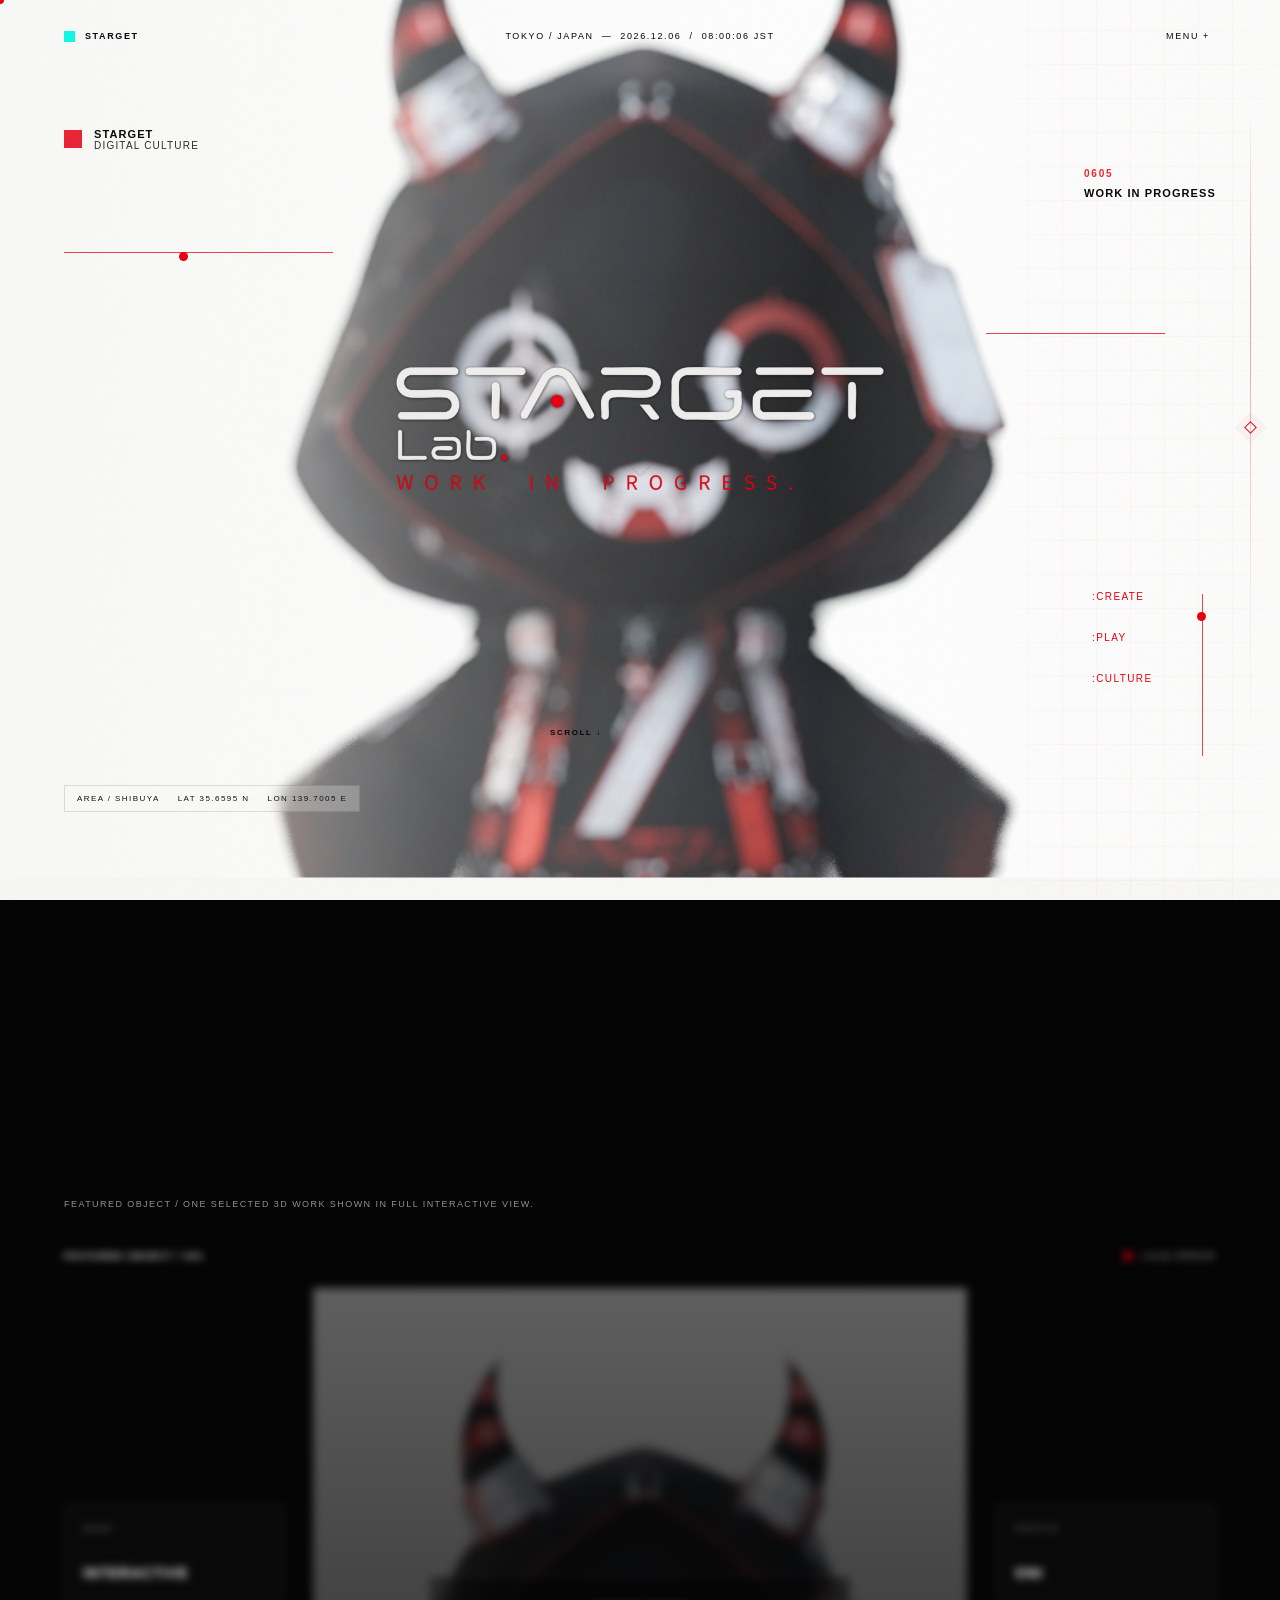
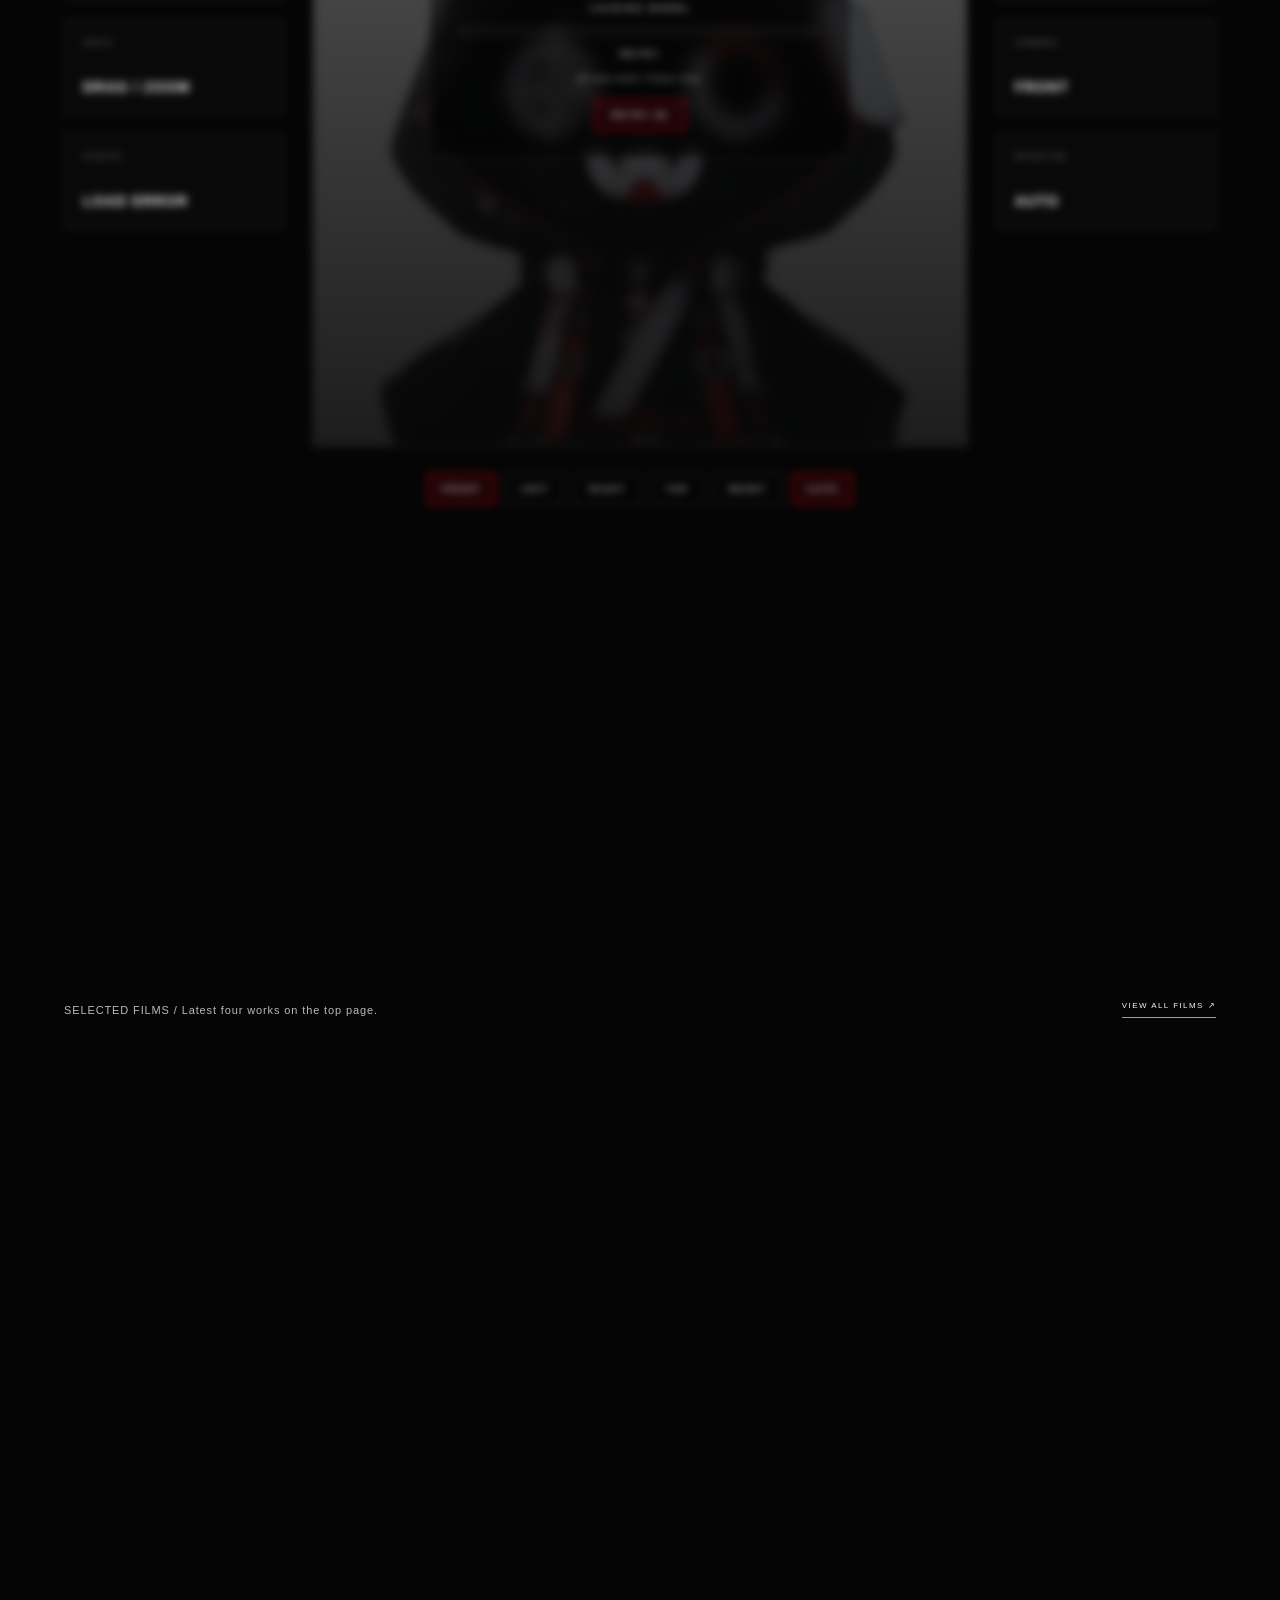
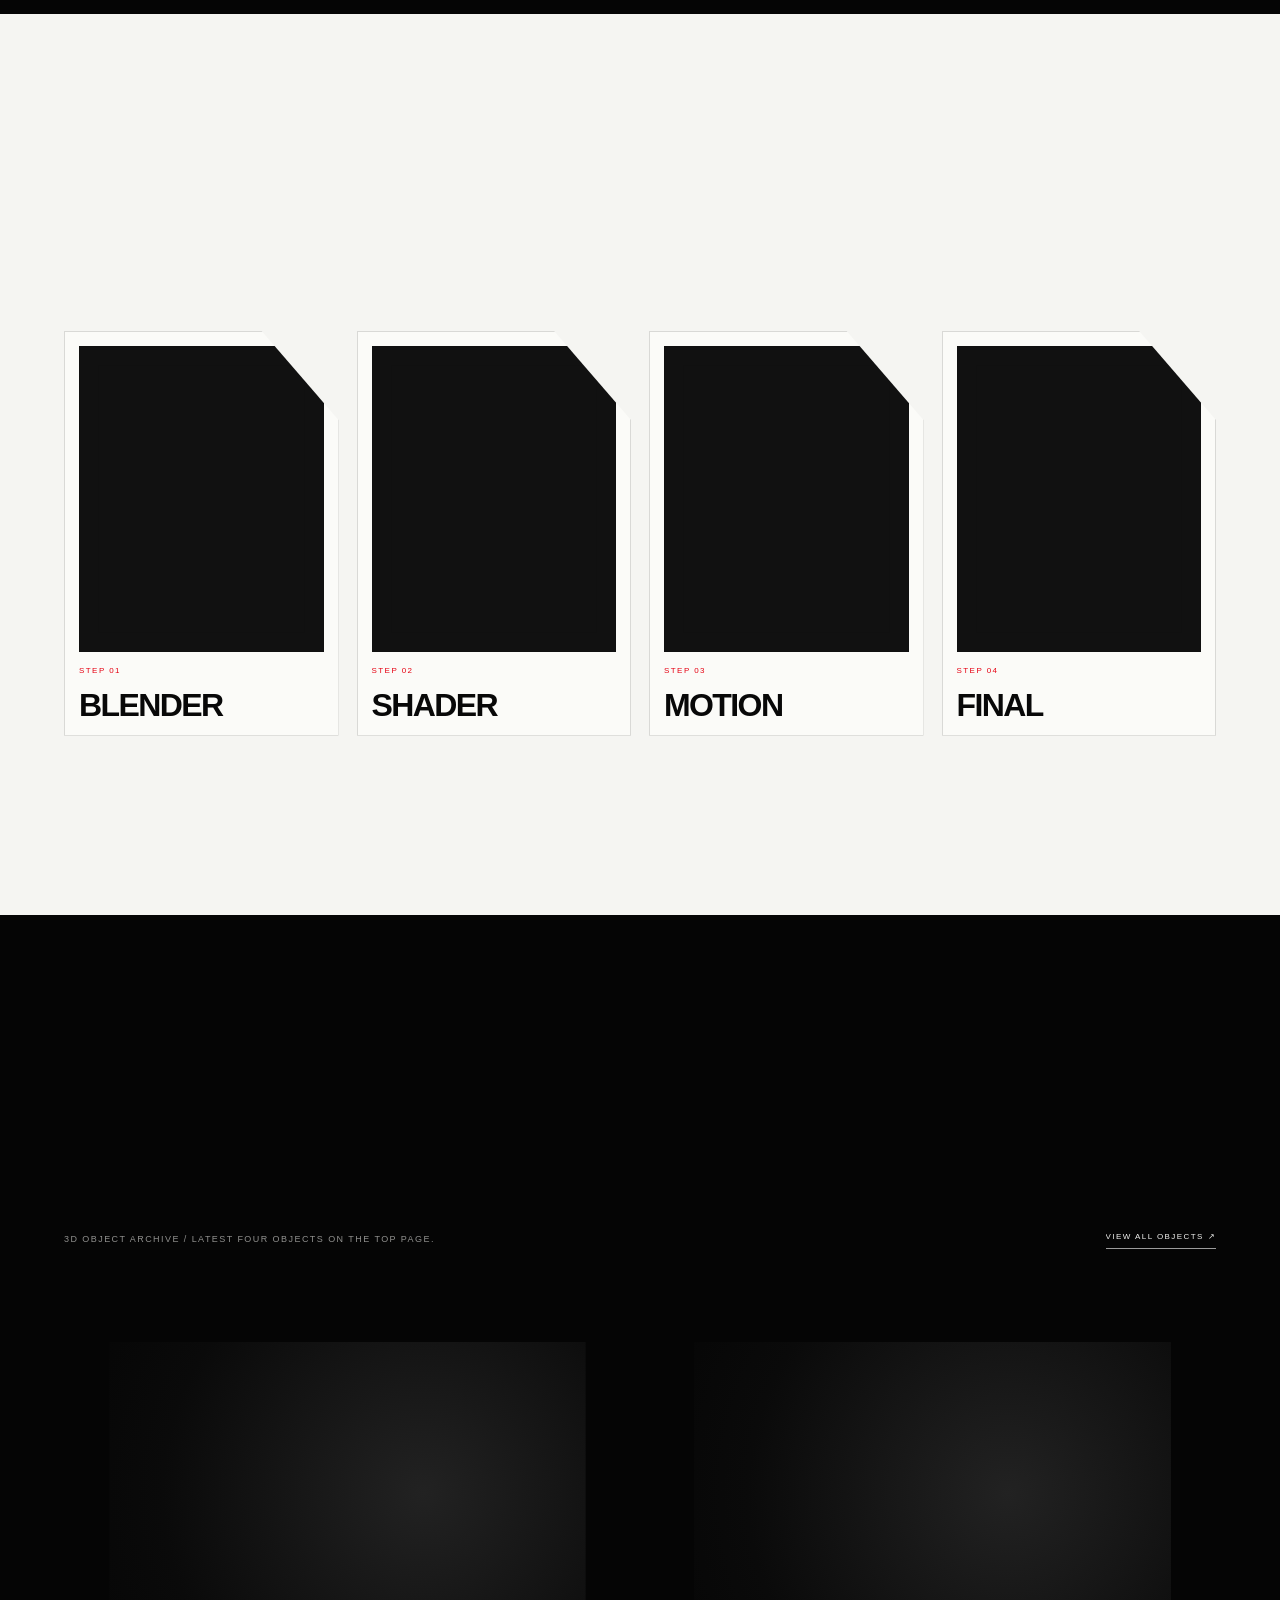
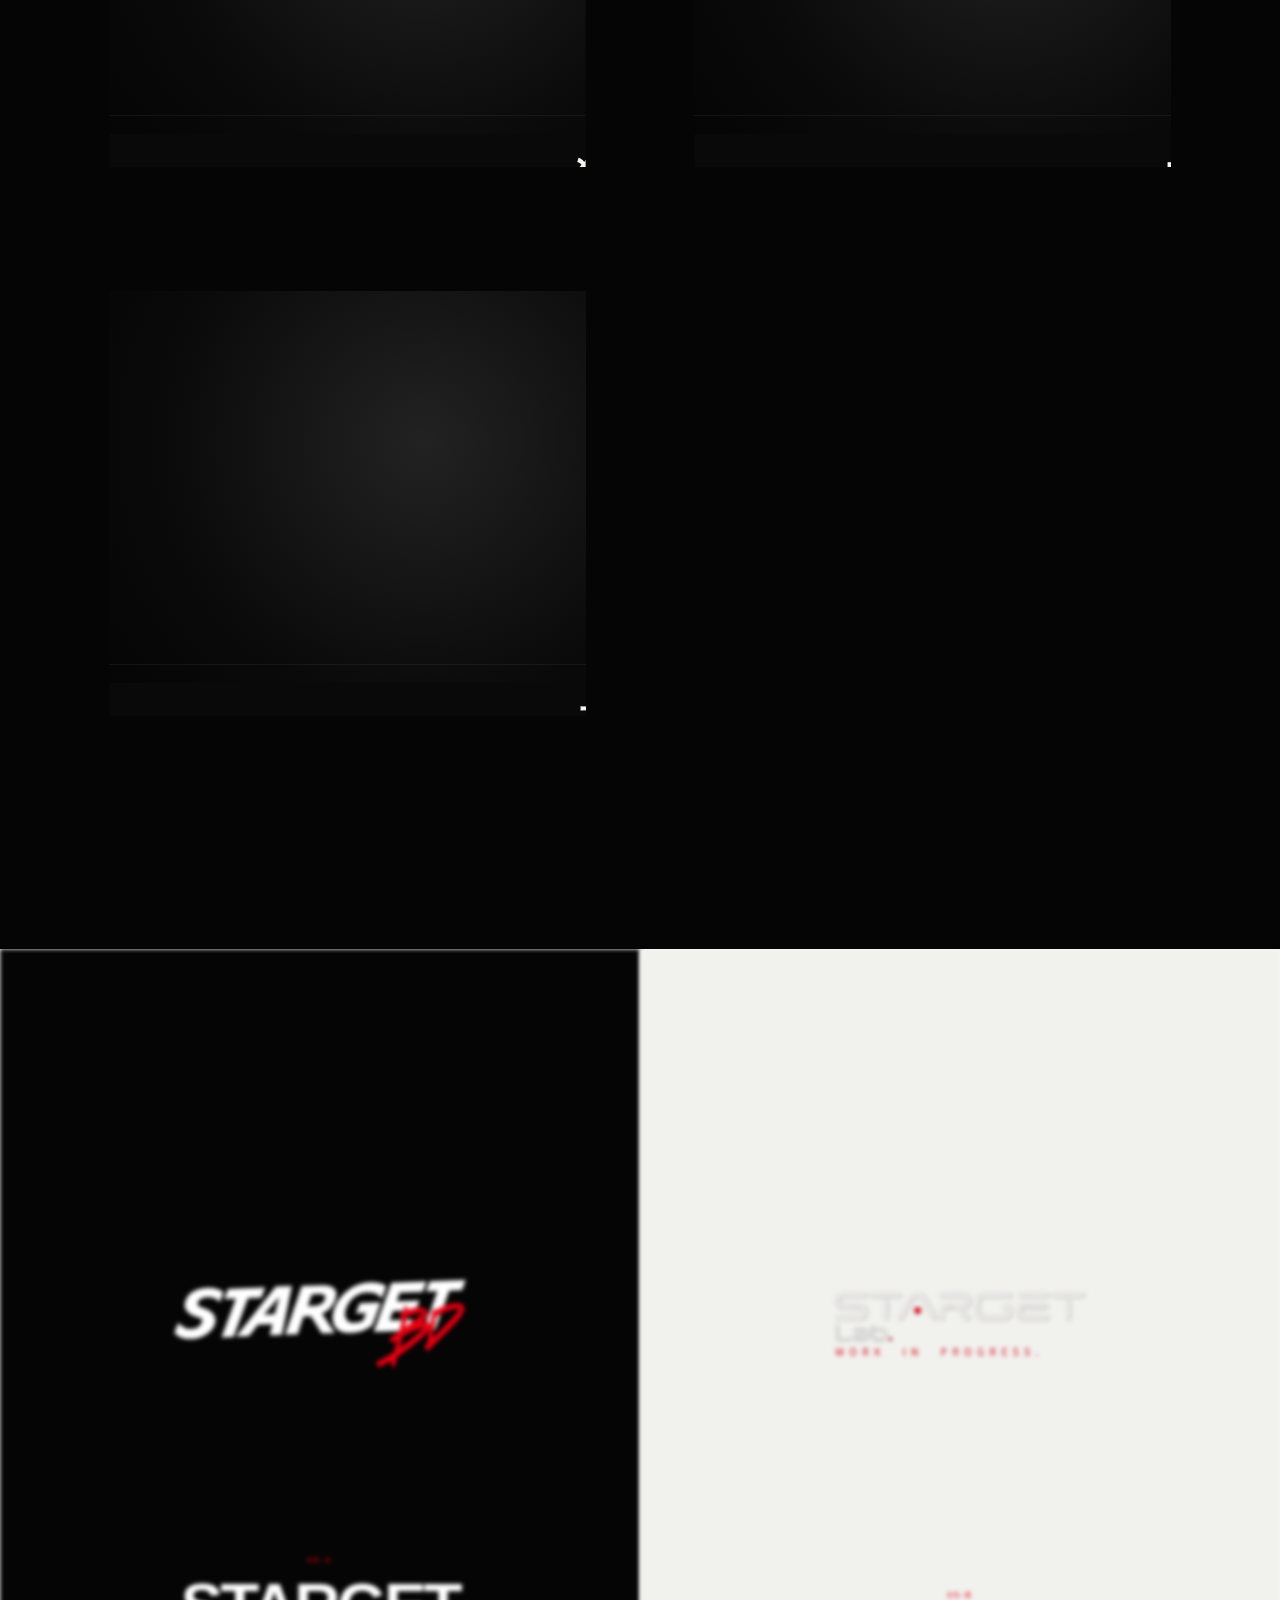
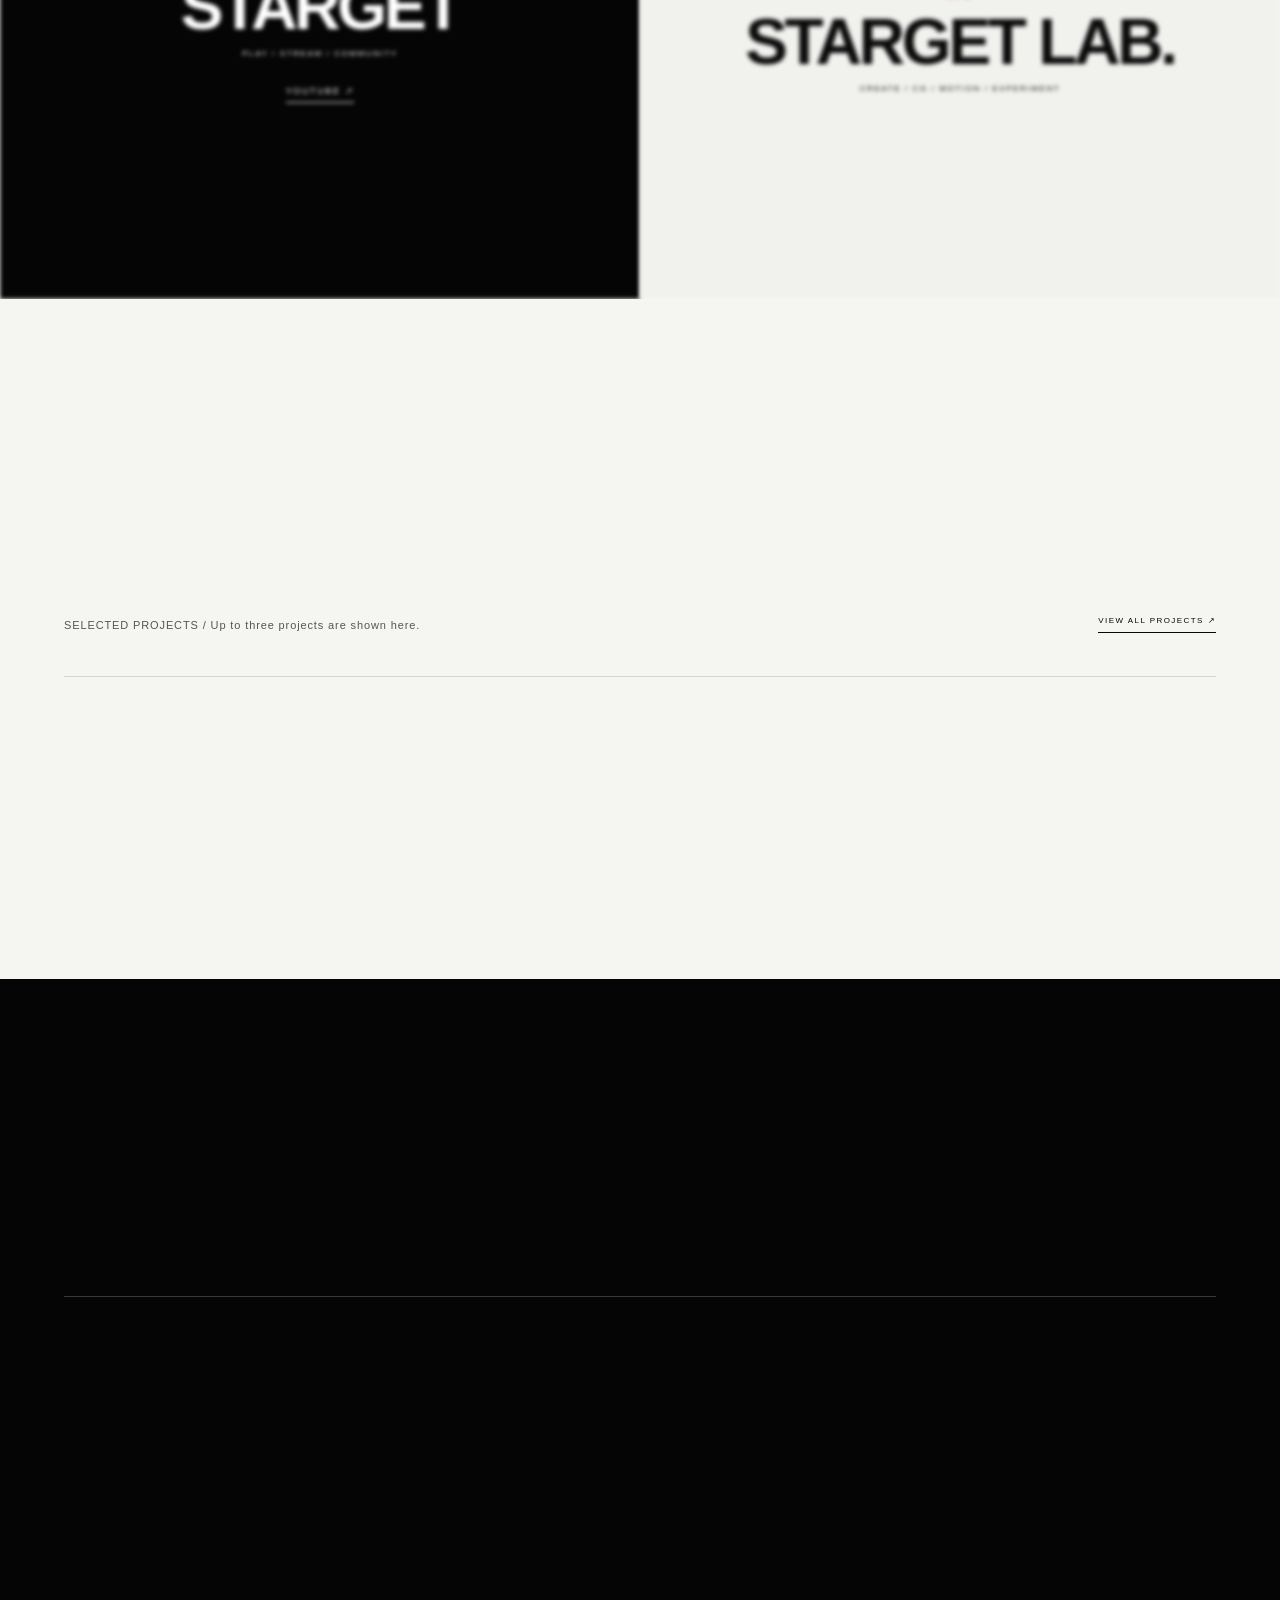
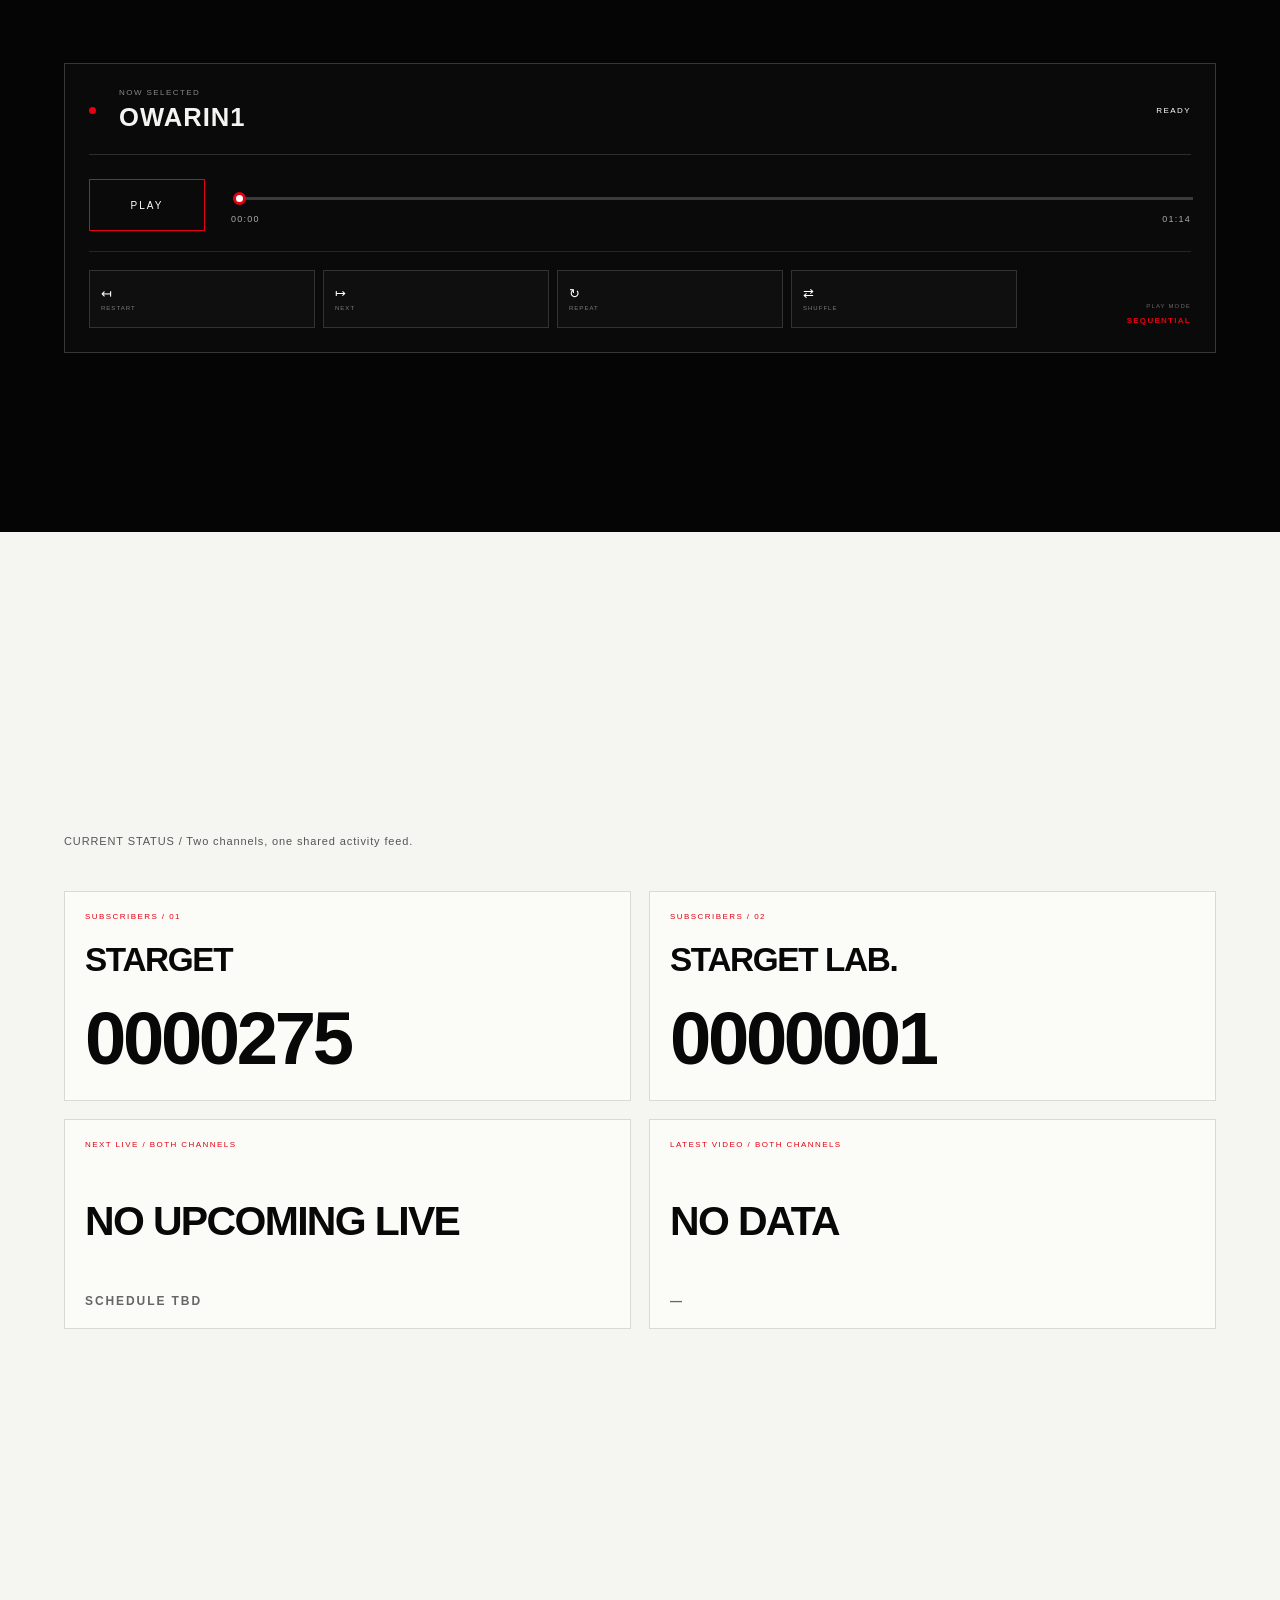
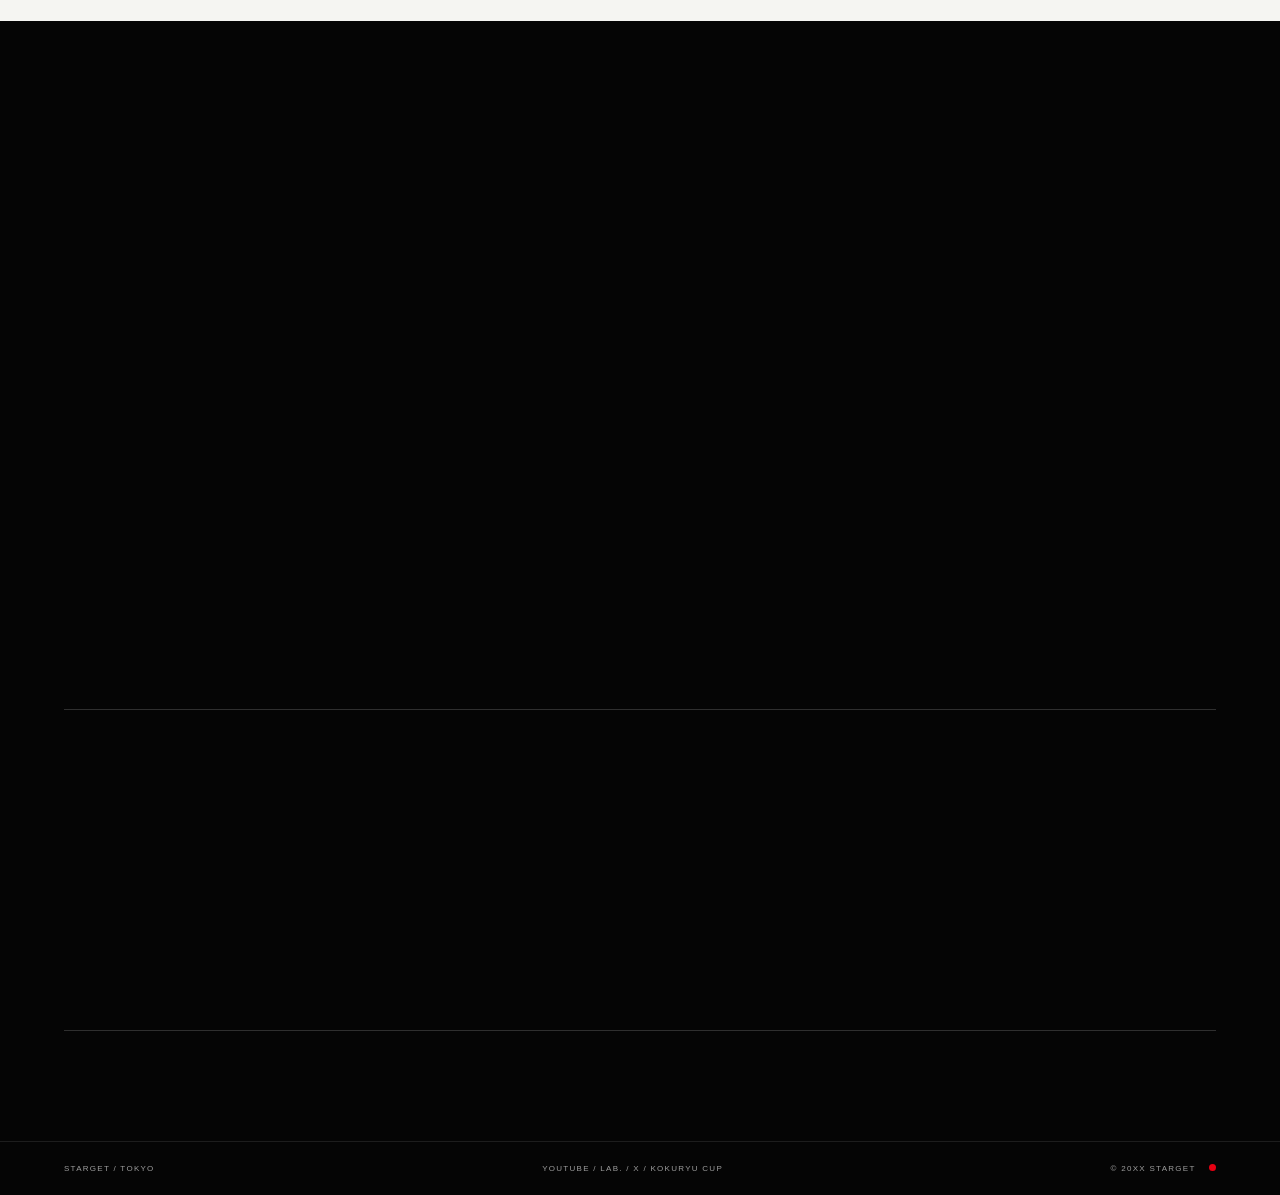
==== index.html @ b24df430 "Update STARGET site to V27" ====
<!doctype html>
<html lang="en">
<head>
  <meta charset="utf-8" />
  <meta name="viewport" content="width=device-width, initial-scale=1" />
  <meta name="theme-color" content="#f5f5f2" />
  <meta name="description" content="STARGET — Japan, reimagined through CG, design, motion and digital culture." />
  <title>STARGET — JAPAN, REIMAGINED.</title>
  <link rel="preload" href="assets/oni-0907.glb" as="fetch" crossorigin="anonymous" />
  <link rel="stylesheet" href="styles.css?v=25" />
  <style>html:not(.site-ready) #menu{display:none!important}</style>
  <link rel="preconnect" href="https://ajax.googleapis.com" crossorigin />
</head>
<body>
  <div class="noise" aria-hidden="true"></div>
  <div class="cursor-dot" aria-hidden="true"></div>

  <header class="site-header">
    <a class="brand-mini" href="#top" aria-label="STARGET top">
      <span class="brand-mark"></span>
      <span>STARGET</span>
    </a>
    <div class="header-center"><span>TOKYO / JAPAN</span> — <span id="tokyoDateTop">0000.00.00</span> / <span id="tokyoTimeTop">00:00:00 JST</span></div>
    <button class="menu-btn" type="button" aria-expanded="false" aria-controls="menu">MENU +</button>
  </header>

  <nav id="menu" class="menu-panel" aria-hidden="true">
    <button class="menu-close" type="button">CLOSE ×</button>
    <div class="menu-grid">
      <a href="#identity"><span>01</span> 3D</a>
      <a href="#films"><span>02</span> FILMS</a>
      <a href="#process"><span>03</span> PROCESS</a>
      <a href="#objects"><span>04</span> OBJECTS</a>
      <a href="#channels"><span>05</span> CHANNELS</a>
      <a href="#projects"><span>06</span> PROJECTS</a>
      <a href="#sound"><span>07</span> SOUND</a>
      <a href="#livevisual"><span>08</span> LIVE VISUAL</a>
      <a href="contact.html"><span>09</span> CONTACT</a>
    </div>
  </nav>

  <main id="top">
    <section class="hero hero-spacious">
      <div class="hero-bg" aria-hidden="true"></div>
      <div class="hero-overlay" aria-hidden="true"></div>


      <div class="hero-meta hero-meta-left reveal">
        <span class="meta-chip"></span>
        <div>
          <strong>STARGET</strong><br />
          <span>DIGITAL CULTURE</span>
        </div>
      </div>

      <div class="hero-main reveal">
        <img src="assets/hero-logo-v5.png" alt="STARGET Lab Work in Progress" class="hero-logo-card" />
      </div>

      <div class="hero-meta hero-meta-right reveal">
        <span class="hero-small-red">0605</span>
        <strong>WORK IN PROGRESS</strong>
      </div>

      <div class="hero-anchors reveal" aria-hidden="true">
        <span>:create</span>
        <span>:play</span>
        <span>:culture</span>
      </div>

      <div class="hero-bottom-note reveal">
        <span>CG / DESIGN / MOTION</span>
        <span>YOUTUBE / LAB. / PROJECTS</span>
      </div>

      <div class="hero-tech hero-tech-bottom reveal" aria-hidden="true">
        <span>AREA / SHIBUYA</span>
        <span>LAT 35.6595 N</span>
        <span>LON 139.7005 E</span>
      </div>

      <a href="#identity" class="scroll-cue reveal">SCROLL ↓</a>
      <span class="hero-line line-a"></span>
      <span class="hero-line line-b"></span>
      <span class="hero-line line-c"></span>
      <span class="hero-dot dot-a"></span>
      <span class="hero-dot dot-b"></span>
    </section>

    <section id="identity" class="identity section-pad dark-section">
      <div class="section-head light reveal"><span>01</span><h2>3D</h2></div>
      <div class="section-copy reveal">FEATURED OBJECT / One selected 3D work shown in full interactive view.</div>
      <div class="model-ui reveal">
        <div class="model-topbar">
          <span>FEATURED OBJECT / 001</span>
          <div class="model-status"><span class="status-dot"></span><span id="modelStatus">PRELOADING</span></div>
        </div>

        <div class="model-stage">
          <div class="model-sidepanel panel-left">
            <div class="panel-block">
              <span class="panel-label">MODE</span>
              <strong>INTERACTIVE</strong>
            </div>
            <div class="panel-block">
              <span class="panel-label">INPUT</span>
              <strong>DRAG / ZOOM</strong>
            </div>
            <div class="panel-block">
              <span class="panel-label">STATUS</span>
              <strong id="panelStatus">READYING</strong>
            </div>
          </div>

          <div class="model-frame-wrap">
            <span class="stage-line stage-line-h1"></span>
            <span class="stage-line stage-line-h2"></span>
            <span class="stage-line stage-line-v1"></span>
            <span class="stage-line stage-line-v2"></span>
            <span class="stage-dot stage-dot-a"></span>
            <span class="stage-dot stage-dot-b"></span>

            <div class="model-frame">
              <div class="model-loader" id="modelLoader">
                <img src="assets/model-poster.png" alt="3D loading poster" class="model-loader-poster" />
                <div class="model-loader-overlay"></div>
                <div class="model-loader-panel">
                  <div class="model-loader-label">LOADING MODEL</div>
                  <div class="model-loader-bar"><span id="modelProgressBar"></span></div>
                  <div class="model-loader-value" id="modelProgressText">0%</div>
                  <div class="model-loader-hint" id="modelHint">Optimized for web-hosted preview.</div>
                  <button type="button" class="model-retry" id="modelRetry" hidden>RETRY 3D</button>
                </div>
              </div>

              <model-viewer
                id="stargetModel"
                src="assets/oni-0907.glb"
                poster="assets/model-poster.png"
                alt="STARGET 3D model"
                camera-controls
                touch-action="pan-y"
                auto-rotate
                auto-rotate-delay="1400"
                rotation-per-second="16deg"
                shadow-intensity="0.9"
                exposure="1.0"
                interaction-prompt="none"
                loading="eager"
                reveal="auto"
                crossorigin="anonymous"
                camera-orbit="45deg 78deg 105%"
                field-of-view="28deg"
              >
                <div slot="poster" class="model-loading">READYING 3D...</div>
              </model-viewer>

              <div class="model-crosshair">＋</div>
              <span class="model-label label-a">DRAG</span>
              <span class="model-label label-b">ROTATE</span>
              <span class="model-label label-c">ZOOM</span>
            </div>
          </div>

          <div class="model-sidepanel panel-right">
            <div class="panel-block">
              <span class="panel-label">PROFILE</span>
              <strong>ONI</strong>
            </div>
            <div class="panel-block">
              <span class="panel-label">CAMERA</span>
              <strong id="cameraReadout">FRONT</strong>
            </div>
            <div class="panel-block">
              <span class="panel-label">ROTATION</span>
              <strong id="rotateReadout">AUTO</strong>
            </div>
          </div>
        </div>

        <div class="model-controls">
          <button type="button" class="model-btn active" data-view="front">FRONT</button>
          <button type="button" class="model-btn" data-view="left">LEFT</button>
          <button type="button" class="model-btn" data-view="right">RIGHT</button>
          <button type="button" class="model-btn" data-view="top">TOP</button>
          <button type="button" class="model-btn" data-view="reset">RESET</button>
          <button type="button" class="model-btn active" data-toggle="autorotate">AUTO</button>
        </div>
      </div>
    </section>

    <section id="films" class="films section-pad dark-section">
      <div class="section-head light reveal"><span>02</span><h2>FILMS</h2></div>
      <div class="section-toolbar reveal">
        <div class="section-copy">SELECTED FILMS / Latest four works on the top page.</div>
        <a class="archive-link archive-link-light" href="films.html">VIEW ALL FILMS ↗</a>
      </div>
      <div class="films-list placeholder-films" id="homeFilms">
        <a class="film-card film-youtube reveal" href="https://youtu.be/jjrYiZsbRvA?si=oiOHwREfPB81gYkx" target="_blank" rel="noopener"><div class="film-media film-media-youtube"><img src="https://i.ytimg.com/vi/jjrYiZsbRvA/maxresdefault.jpg" alt="黒龍杯 - Pokémon UNITE Community Tournament" loading="lazy"><span class="film-play-mark">YOUTUBE / PLAY ↗</span></div><div class="film-info"><span>FILM_YT_001</span><strong>黒龍杯 - Pokémon UNITE Community Tournament</strong><b>OPEN ↗</b></div></a>
        <article class="film-card film-empty reveal"><div class="film-placeholder"><span>404</span></div><div class="film-info film-info-empty"><span>FILM_001</span><strong>Notitle</strong></div></article>
        <article class="film-card film-empty reveal"><div class="film-placeholder"><span>404</span></div><div class="film-info film-info-empty"><span>FILM_002</span><strong>Notitle</strong></div></article>
        <article class="film-card film-empty reveal"><div class="film-placeholder"><span>404</span></div><div class="film-info film-info-empty"><span>FILM_003</span><strong>Notitle</strong></div></article>
      </div>
    </section>

    <section id="process" class="process section-pad">
      <div class="section-head reveal"><span>03</span><h2>PROCESS</h2></div>
      <div class="process-grid reveal">
        <article class="process-card"><div class="process-media-empty"></div><span>STEP 01</span><strong>BLENDER</strong></article>
        <article class="process-card"><div class="process-media-empty"></div><span>STEP 02</span><strong>SHADER</strong></article>
        <article class="process-card"><div class="process-media-empty"></div><span>STEP 03</span><strong>MOTION</strong></article>
        <article class="process-card"><div class="process-media-empty"></div><span>STEP 04</span><strong>FINAL</strong></article>
      </div>
    </section>

    <section id="objects" class="objects section-pad dark-section">
      <div class="section-head light reveal"><span>04</span><h2>OBJECTS</h2></div>
      <div class="section-toolbar reveal">
        <div class="section-copy">3D OBJECT ARCHIVE / Latest four objects on the top page.</div>
        <a class="archive-link archive-link-light" href="objects.html">VIEW ALL OBJECTS ↗</a>
      </div>
      <div class="object-placeholder-grid reveal" id="homeObjects">
        <article class="object-placeholder-card"><div class="object-placeholder"><span>404</span></div><div class="object-placeholder-meta"><span>OBJ_001</span><strong>Notitle</strong></div></article>
        <article class="object-placeholder-card"><div class="object-placeholder"><span>404</span></div><div class="object-placeholder-meta"><span>OBJ_002</span><strong>Notitle</strong></div></article>
        <article class="object-placeholder-card"><div class="object-placeholder"><span>404</span></div><div class="object-placeholder-meta"><span>OBJ_003</span><strong>Notitle</strong></div></article>
        <article class="object-placeholder-card"><div class="object-placeholder"><span>404</span></div><div class="object-placeholder-meta"><span>OBJ_004</span><strong>Notitle</strong></div></article>
      </div>
    </section>

<section id="channels" class="channels reference-split">
      <a class="split-panel split-dark reveal" id="channelStarget" href="https://www.youtube.com/@starget_motoharu" target="_blank" rel="noopener">
        <div class="split-inner">
          <img class="split-logo split-main" src="assets/starget-main-logo.png" alt="STARGET" />
          <div class="split-meta-id">05-A</div>
          <h2>STARGET</h2>
          <p>PLAY / STREAM / COMMUNITY</p>
          <span class="split-link">YOUTUBE ↗</span>
        </div>
      </a>
      <a class="split-panel split-light reveal" id="channelLab" href="https://www.youtube.com/@stargetlab" target="_blank" rel="noopener">
        <div class="split-inner">
          <img class="split-logo split-lab" src="assets/starget-lab-logo-trim.png" alt="STARGET Lab" />
          <div class="split-meta-id">05-B</div>
          <h2>STARGET LAB.</h2>
          <p>CREATE / CG / MOTION / EXPERIMENT</p>
          <span class="split-link dark">YOUTUBE ↗</span>
        </div>
      </a>
    </section>

    <section id="projects" class="projects section-pad">
      <div class="section-head reveal"><span>06</span><h2>PROJECTS</h2></div>
      <div class="section-toolbar reveal">
        <div class="section-copy projects-copy">SELECTED PROJECTS / Up to three projects are shown here.</div>
        <a class="archive-link" href="projects.html">VIEW ALL PROJECTS ↗</a>
      </div>
      <div class="project-index" id="projectCardGrid">
        <a class="project-index-row reveal" data-project-id="PROJECT_001" href="https://starget-motoharu.github.io/Kokuryu-hai/" target="_blank" rel="noopener">
          <span>PROJECT_001</span><strong>黒龍杯</strong><em>EVENT / WEB / BROADCAST</em><i>OPEN ↗</i>
        </a>
      </div>
    </section>

    <section id="sound" class="sound section-pad dark-section">
      <div class="section-head light reveal"><span>07</span><h2>SOUND</h2></div>
      <div class="track-list" id="soundTrackList">
        <button class="track reveal active" data-track="01" data-src="assets/OWARIN1.mp3" data-title="OWARIN1"><span>01</span><strong>OWARIN1</strong><i>SELECTED</i></button>
        <button class="track reveal" data-track="02" data-src="assets/OWARIN2.mp3" data-title="OWARIN2"><span>02</span><strong>OWARIN2</strong><i>PLAY →</i></button>
        <button class="track reveal" data-track="03" data-src="assets/TOMOKORE.mp3" data-title="TOMOKORE"><span>03</span><strong>TOMOKORE</strong><i>PLAY →</i></button>
        <button class="track reveal" data-track="04" data-src="assets/タイキレーツ＿待機画面＿BGM.mp3" data-title="TAIKIRE-TU"><span>04</span><strong>TAIKIRE-TU</strong><i>PLAY →</i></button>
      </div>
      <div class="audio-player reveal" id="audioPlayer">
        <audio id="soundAudio" preload="metadata" src="assets/OWARIN1.mp3"></audio>
        <div class="player-header">
          <span class="pulse" id="audioPulse"></span>
          <div><span class="player-label">NOW SELECTED</span><strong id="audioTitle">OWARIN1</strong></div>
          <span class="player-state" id="audioState">READY</span>
        </div>
        <div class="player-controls">
          <button type="button" class="play-toggle" id="playToggle" aria-label="Play OWARIN1">PLAY</button>
          <div class="timeline-wrap">
            <input id="seekBar" class="seek-bar" type="range" min="0" max="100" value="0" step="0.01" aria-label="Seek audio" />
            <div class="time-row"><span id="currentTime">00:00</span><span id="durationTime">00:00</span></div>
          </div>
        </div>
        <div class="transport-panel" aria-label="Playlist controls">
          <div class="transport-actions">
            <button type="button" class="transport-btn" id="restartTrack" aria-label="Restart current track"><span>↤</span><small>RESTART</small></button>
            <button type="button" class="transport-btn" id="nextTrack" aria-label="Skip to next track"><span>↦</span><small>NEXT</small></button>
            <button type="button" class="transport-btn mode-btn" id="repeatToggle" aria-pressed="false" aria-label="Change repeat mode"><span>↻</span><small>REPEAT</small></button>
            <button type="button" class="transport-btn mode-btn" id="shuffleToggle" aria-pressed="false" aria-label="Shuffle playlist"><span>⇄</span><small>SHUFFLE</small></button>
          </div>
          <div class="transport-mode"><span>PLAY MODE</span><strong id="playerModeStatus">SEQUENTIAL</strong></div>
        </div>
      </div>
    </section>

    <section id="livevisual" class="livevisual section-pad">
      <div class="section-head reveal"><span>08</span><h2>LIVE VISUAL</h2></div>
      <div class="section-copy reveal">CURRENT STATUS / Two channels, one shared activity feed.</div>
      <div class="live-dashboard reveal">
        <div class="live-subscribers">
          <article class="live-card live-subscriber-card">
            <span>SUBSCRIBERS / 01</span>
            <strong>STARGET</strong>
            <b id="statusSubscribersStarget">000,275</b>
          </article>
          <article class="live-card live-subscriber-card">
            <span>SUBSCRIBERS / 02</span>
            <strong>STARGET LAB.</strong>
            <b id="statusSubscribersLab">NO DATA</b>
          </article>
        </div>
        <div class="live-activity">
          <article class="live-card live-activity-card">
            <span>NEXT LIVE / BOTH CHANNELS</span>
            <strong id="statusNextLiveTitle">NO UPCOMING LIVE</strong>
            <b id="statusNextLiveMeta">SCHEDULE TBD</b>
          </article>
          <article class="live-card live-activity-card">
            <span>LATEST VIDEO / BOTH CHANNELS</span>
            <strong id="statusLatestVideoTitle">NO DATA</strong>
            <b id="statusLatestVideoMeta">—</b>
          </article>
        </div>
        <article class="live-current-strip">
          <span>CURRENT PROJECT</span>
          <strong id="statusCurrentProjectTitle">STARGET WEBSITE</strong>
          <b id="statusCurrentProjectState">IN DEVELOPMENT</b>
        </article>
      </div>
    </section>

    <section id="contact" class="contact-hero dark-final reveal">
      <div class="contact-wrap contact-wrap-expanded">
        <div class="contact-intro">
          <span class="contact-mini">09 / CONTACT / TOKYO / JAPAN</span>
          <span class="contact-availability"><i></i> AVAILABLE FOR SELECTED PROJECTS</span>
          <h2>CREATE<br>SOMETHING<br><span>NEW.</span></h2>
          <p class="contact-lead">CG, motion and digital visual production from Tokyo. Open to commissions, collaborations and visual direction for projects in Japan and worldwide.</p>
        </div>

        <div class="contact-detail-grid">
          <div class="contact-detail">
            <span>CAPABILITIES</span>
            <strong>3D / CG</strong>
            <strong>MOTION DESIGN</strong>
            <strong>OPENING / TITLE FILMS</strong>
            <strong>VISUAL DIRECTION</strong>
            <strong>DIGITAL / WEB VISUALS</strong>
          </div>
          <div class="contact-detail">
            <span>PROJECTS</span>
            <strong>BRAND / CREATIVE</strong>
            <strong>YOUTUBE / MEDIA</strong>
            <strong>EVENT / COMMUNITY</strong>
            <strong>CULTURE / EXPERIMENT</strong>
          </div>
          <a class="contact-detail contact-inquiry contact-gateway" href="contact.html" aria-label="Open STARGET project inquiry form">
            <span>PROJECT INQUIRY</span>
            <p>Tell us what you want to create. A dedicated inquiry form is available on the next page.</p>
            <span class="contact-link">OPEN INQUIRY FORM ↗</span>
            <span class="contact-gateway-code" aria-hidden="true">FORM / 09-A</span>
          </a>
        </div>
      </div>
    </section>
  </main>

  <footer>
    <div>STARGET / TOKYO</div>
    <div>YOUTUBE / LAB. / X / KOKURYU CUP</div>
    <div>© 20XX STARGET <span class="footer-dot"></span></div>
  </footer>

  <script src="script.js?v=25"></script>
</body>
</html>
---- styles.css ----
:root{--bg:#f5f5f2;--ink:#080808;--red:#e60012;--line:rgba(8,8,8,.14);--pad:clamp(28px,5vw,84px)}
*{box-sizing:border-box}html{scroll-behavior:smooth}body{margin:0;background:var(--bg);color:var(--ink);font-family:Arial,"Helvetica Neue",Helvetica,sans-serif;overflow-x:hidden}a{color:inherit;text-decoration:none}button{font:inherit}img{display:block;max-width:100%}
.noise{position:fixed;inset:0;z-index:999;pointer-events:none;opacity:.035;background-image:url("data:image/svg+xml,%3Csvg viewBox='0 0 180 180' xmlns='http://www.w3.org/2000/svg'%3E%3Cfilter id='n'%3E%3CfeTurbulence type='fractalNoise' baseFrequency='.82' numOctaves='2' stitchTiles='stitch'/%3E%3C/filter%3E%3Crect width='100%25' height='100%25' filter='url(%23n)' opacity='.45'/%3E%3C/svg%3E")}
.cursor-dot{position:fixed;width:8px;height:8px;border-radius:50%;background:var(--red);z-index:1000;pointer-events:none;transform:translate(-50%,-50%);mix-blend-mode:multiply;transition:width .2s,height .2s}
.site-header{position:fixed;top:0;left:0;width:100%;height:72px;z-index:100;display:grid;grid-template-columns:1fr auto 1fr;align-items:center;padding:0 var(--pad);font-size:9px;letter-spacing:.18em;text-transform:uppercase;mix-blend-mode:difference;color:#fff}.brand-mini{justify-self:start;display:flex;align-items:center;gap:10px;font-weight:800}.header-center{justify-self:center;white-space:nowrap;display:flex;align-items:center;gap:8px;font-variant-numeric:tabular-nums}.brand-mark{width:11px;height:11px;background:var(--red);display:block}.menu-btn{justify-self:end;border:0;background:transparent;color:inherit;cursor:pointer;letter-spacing:.18em;font-size:9px}
.menu-panel{position:fixed;inset:0;background:#050505;color:white;z-index:300;transform:translateY(-101%);transition:transform .65s cubic-bezier(.77,0,.175,1);padding:var(--pad);display:flex;align-items:center}.menu-panel.open{transform:translateY(0)}.menu-close{position:absolute;right:var(--pad);top:34px;background:none;border:0;color:white;letter-spacing:.16em;font-size:9px;cursor:pointer}.menu-grid{display:flex;flex-direction:column;gap:14px}.menu-grid a{font-size:clamp(36px,6vw,96px);font-weight:800;letter-spacing:-.055em;line-height:.92}.menu-grid a span{font-size:9px;color:var(--red);letter-spacing:.15em;margin-right:18px;vertical-align:middle}
.hero{min-height:100svh;position:relative;overflow:hidden;background:#f7f7f5;display:grid;place-items:center}.hero-spacious{padding:12svh 0}.hero-bg{position:absolute;inset:0;background-image:url('assets/hero-top-background-v4.png');background-repeat:no-repeat;background-position:center 39%;background-size:cover;opacity:.985;transform:translateY(-8%) scale(1.17);transform-origin:center center;filter:contrast(1.03)}.hero-overlay{position:absolute;inset:0;background:linear-gradient(90deg,rgba(245,245,242,.76),rgba(245,245,242,.30) 34%,rgba(245,245,242,.09) 64%,rgba(245,245,242,.32));pointer-events:none}.hero-main{position:relative;z-index:3;width:min(45vw,840px);display:flex;justify-content:center;align-items:center}.hero-logo-card{width:100%;filter:drop-shadow(0 34px 72px rgba(0,0,0,.22))}.hero-meta{position:absolute;z-index:4;display:flex;align-items:flex-start;gap:12px;font-size:10px;letter-spacing:.12em;text-transform:uppercase}.hero-meta strong{font-size:11px;letter-spacing:.1em}.hero-meta span{font-size:10px;opacity:.85}.hero-meta-left{left:var(--pad);top:128px}.hero-meta-right{right:var(--pad);top:168px;display:flex;flex-direction:column;gap:8px;align-items:flex-start;text-align:left}.hero-small-red{color:var(--red);font-size:11px;font-weight:800;letter-spacing:.18em}.meta-chip{width:18px;height:18px;background:var(--red);display:inline-block;flex:none;margin-top:2px}.hero-anchors{position:absolute;right:10vw;bottom:24vh;z-index:4;display:flex;flex-direction:column;gap:30px;font-size:10px;letter-spacing:.14em;text-transform:uppercase;color:var(--red)}.hero-tech{position:absolute;z-index:4;display:flex;gap:18px;flex-wrap:wrap;font-size:8px;letter-spacing:.18em;text-transform:uppercase;color:#111;background:rgba(245,245,242,.26);border:1px solid rgba(8,8,8,.12);backdrop-filter:blur(6px);padding:8px 12px;font-variant-numeric:tabular-nums}.hero-tech b{font-weight:800}.hero-tech-bottom{left:var(--pad);bottom:88px}.hero-bottom-note{position:absolute;left:var(--pad);bottom:34px;z-index:4;display:flex;gap:30px;font-size:8px;letter-spacing:.18em;text-transform:uppercase}.scroll-cue{position:absolute;right:var(--pad);bottom:34px;z-index:4;font-size:8px;letter-spacing:.2em;font-weight:700;text-transform:uppercase}.hero-line{position:absolute;z-index:2;background:var(--red);opacity:.74}.line-a{width:21vw;height:1px;left:5vw;top:28%}.line-b{width:14vw;height:1px;right:9vw;top:37%}.line-c{width:1px;height:18vh;right:6vw;bottom:16%}.hero-dot{position:absolute;z-index:3;width:9px;height:9px;border-radius:50%;background:var(--red)}.dot-a{left:14vw;top:28%}.dot-b{right:5.75vw;bottom:31%}
.section-pad{padding:clamp(140px,14vw,240px) var(--pad)}.section-head{display:grid;grid-template-columns:48px auto;align-items:end;border-top:1px solid var(--line);padding-top:14px;margin-bottom:64px}.section-head span{font-size:9px;color:var(--red);font-weight:800}.section-head h2{font-size:clamp(34px,4vw,66px);margin:0;letter-spacing:-.05em}.section-head.light{border-color:rgba(255,255,255,.16)}
.dark-section{background:#050505;color:#f4f4f2}
.model-ui{display:flex;flex-direction:column;gap:26px}.model-topbar{display:flex;justify-content:space-between;align-items:center;font-size:9px;letter-spacing:.16em;color:#bbb;text-transform:uppercase}.model-status{display:flex;align-items:center;gap:10px}.status-dot{width:8px;height:8px;border-radius:50%;background:var(--red);display:inline-block;animation:pulse 1.6s infinite}.model-stage{display:grid;grid-template-columns:220px minmax(0,1fr) 220px;gap:28px;align-items:stretch}.model-sidepanel{display:flex;flex-direction:column;gap:18px;justify-content:center}.panel-block{border:1px solid rgba(255,255,255,.12);padding:18px;background:rgba(255,255,255,.02);min-height:96px;display:flex;flex-direction:column;justify-content:space-between}.panel-label{font-size:8px;letter-spacing:.18em;color:#898989;text-transform:uppercase}.panel-block strong{font-size:14px;letter-spacing:.08em;color:#f4f4f2;text-transform:uppercase;line-height:1.2}.model-frame-wrap{position:relative;min-height:760px}.stage-line{position:absolute;background:var(--red);opacity:.7}.stage-line-h1{left:-10px;right:-10px;top:42px;height:1px}.stage-line-h2{left:10%;right:10%;bottom:42px;height:1px}.stage-line-v1{left:42px;top:-10px;bottom:-10px;width:1px}.stage-line-v2{right:42px;top:10%;bottom:10%;width:1px}.stage-dot{position:absolute;width:8px;height:8px;border-radius:50%;background:var(--red);z-index:2}.stage-dot-a{left:38px;top:38px}.stage-dot-b{right:38px;bottom:38px}.model-frame{height:100%;position:relative;border:1px solid rgba(255,255,255,.14);background:radial-gradient(circle at 50% 45%,#252525,#090909 58%,#030303);overflow:hidden}model-viewer{width:100%;height:100%;--poster-color:transparent}.model-loading{height:100%;display:grid;place-items:center;color:white;font-size:9px;letter-spacing:.2em}.model-crosshair{position:absolute;left:50%;top:50%;transform:translate(-50%,-50%);color:var(--red);font-size:32px;pointer-events:none}.model-label{position:absolute;font-size:8px;letter-spacing:.18em;color:var(--red);pointer-events:none}.label-a{top:8%;left:6%}.label-b{bottom:8%;right:6%}.label-c{top:8%;right:6%}.model-loader{position:absolute;inset:0;z-index:8;display:grid;place-items:center;background:#050505;transition:opacity .45s ease,visibility .45s ease}.model-loader.done{opacity:0;visibility:hidden}.model-loader-poster{position:absolute;inset:0;width:100%;height:100%;object-fit:cover;filter:blur(1.8px) brightness(.55)}.model-loader-overlay{position:absolute;inset:0;background:linear-gradient(180deg,rgba(5,5,5,.32),rgba(5,5,5,.82))}.model-loader-panel{position:relative;z-index:2;display:flex;flex-direction:column;align-items:center;gap:14px;padding:26px 30px;background:rgba(0,0,0,.36);border:1px solid rgba(255,255,255,.1);backdrop-filter:blur(8px)}.model-loader-label,.model-loader-value{font-size:9px;letter-spacing:.22em;text-transform:uppercase;color:#f4f4f2}.model-loader-hint{font-size:8px;letter-spacing:.12em;color:#bdbdbd;text-transform:none;text-align:center;max-width:320px;line-height:1.45}.model-loader-bar{width:min(38vw,360px);height:8px;border:1px solid rgba(255,255,255,.18);padding:1px}.model-loader-bar span{display:block;height:100%;width:0;background:linear-gradient(90deg,var(--red),#ff6b74)}.model-controls{display:flex;flex-wrap:wrap;gap:10px;justify-content:center}.model-btn{background:transparent;color:#f4f4f2;border:1px solid rgba(255,255,255,.18);padding:10px 14px;font-size:9px;letter-spacing:.18em;text-transform:uppercase;cursor:pointer;transition:background .25s,border-color .25s,color .25s}.model-btn:hover,.model-btn.active{background:rgba(230,0,18,.12);border-color:rgba(230,0,18,.72);color:white}
.work-grid{display:grid;grid-template-columns:1.58fr .94fr;gap:24px}.airy-grid .work-card{min-height:620px}.airy-grid .work-card-wide{min-height:820px}.work-card{position:relative;background:#ddd;overflow:hidden}.work-card img{width:100%;height:100%;object-fit:cover;transition:transform .9s cubic-bezier(.2,.7,.2,1),filter .5s}.work-card:hover img{transform:scale(1.02);filter:contrast(1.04)}.work-meta{position:absolute;left:20px;right:20px;bottom:18px;display:flex;justify-content:space-between;align-items:end;color:white;text-shadow:0 1px 12px rgba(0,0,0,.45)}.work-meta span{font-size:8px;letter-spacing:.14em;color:var(--red)}.work-meta strong{font-size:10px;letter-spacing:.14em}
.reference-split{display:grid;grid-template-columns:1fr 1fr;min-height:950px}.split-panel{display:block;position:relative;overflow:hidden}.split-dark{background:#050505;color:#fff}.split-light{background:#f1f1ee;color:#0b0b0b}.split-inner{height:100%;padding:92px 76px 68px;display:flex;flex-direction:column;justify-content:center;align-items:flex-start}.split-logo{max-width:82%;object-fit:contain;margin-bottom:130px}.split-main{max-width:72%}.split-lab{max-width:92%}.split-meta-id{font-size:9px;letter-spacing:.18em;color:var(--red);margin-bottom:12px}.split-inner h2{font-size:clamp(40px,5vw,64px);line-height:.94;letter-spacing:-.05em;margin:0 0 12px}.split-inner p{margin:0 0 28px;font-size:8px;letter-spacing:.2em;text-transform:uppercase}.split-link{font-size:9px;letter-spacing:.18em;border-bottom:1px solid;padding-bottom:6px}.split-link.dark{border-color:#111}
.project-card{display:grid;grid-template-columns:70px 1fr auto;align-items:center;padding:40px 0;border-top:1px solid var(--line);border-bottom:1px solid var(--line);transition:padding .3s,background .3s}.project-card:hover{padding-left:18px;padding-right:18px;background:#ececea}.project-card span,.project-card i{font-size:9px;letter-spacing:.16em;font-style:normal}.project-card span{color:var(--red)}.project-card strong{font-size:clamp(34px,5vw,82px);letter-spacing:-.05em}
.track-list{border-top:1px solid rgba(255,255,255,.2)}.track{width:100%;display:grid;grid-template-columns:60px 1fr auto;align-items:center;padding:22px 0;border:0;border-bottom:1px solid rgba(255,255,255,.2);background:none;color:white;text-align:left;cursor:pointer}.track span,.track i{font-style:normal;font-size:8px;letter-spacing:.16em}.track span{color:var(--red)}.track strong{font-size:clamp(22px,2.6vw,44px);letter-spacing:-.03em}.track:hover{padding-left:12px}.player-stub{margin-top:32px;font-size:8px;letter-spacing:.16em}.pulse{display:inline-block;width:7px;height:7px;border-radius:50%;background:var(--red);margin-right:9px;animation:pulse 1.5s infinite}@keyframes pulse{50%{opacity:.25;transform:scale(.65)}}
.community-grid{display:grid;grid-template-columns:minmax(240px,.44fr) minmax(0,1fr);gap:34px}.community-side{display:flex;flex-direction:column;gap:20px}.fanart-feature{min-height:300px;padding:28px;border:1px solid var(--line);display:flex;flex-direction:column;justify-content:space-between;background:linear-gradient(180deg,#fff,#f1f1ee)}.fanart-feature .fanart-num{font-size:9px;color:var(--red);letter-spacing:.18em}.fanart-feature strong{font-size:clamp(38px,5vw,84px);letter-spacing:-.06em;line-height:.9}.fanart-feature p{margin:0;font-size:10px;letter-spacing:.24em;text-transform:uppercase}.fanart-cardlist{display:grid;gap:12px}.fanart-mini-card{border:1px solid var(--line);padding:16px 18px;background:#fbfbf8;display:flex;justify-content:space-between;align-items:center;gap:12px}.fanart-mini-card span{font-size:8px;letter-spacing:.18em;color:#777;text-transform:uppercase}.fanart-mini-card strong,.fanart-mini-card a{font-size:10px;letter-spacing:.14em;text-transform:uppercase}.community-main{border:1px solid var(--line);background:rgba(255,255,255,.48);min-width:0}.x-live-head{display:flex;justify-content:space-between;align-items:center;padding:18px 22px;border-bottom:1px solid var(--line);gap:14px}.x-live-head strong{font-size:clamp(28px,4vw,68px);letter-spacing:-.06em;line-height:.9}.x-live-head a{font-size:9px;letter-spacing:.16em;border-bottom:1px solid;padding-bottom:5px;white-space:nowrap}.x-widget-shell{padding:18px 18px 8px;min-height:860px}.twitter-timeline{width:100%!important}
.contact-hero{min-height:100svh;background:#050505;color:#fff;display:flex;align-items:center}.contact-wrap{padding:120px var(--pad) 90px;display:flex;flex-direction:column;align-items:flex-start}.contact-mini{font-size:10px;letter-spacing:.18em;text-transform:uppercase;margin-bottom:30px}.contact-hero h2{font-size:clamp(96px,15vw,250px);line-height:.86;letter-spacing:-.09em;margin:0 0 34px}.contact-hero h2 span{color:var(--red)}.contact-tags{display:flex;gap:34px;flex-wrap:wrap;font-size:10px;letter-spacing:.2em;text-transform:uppercase;margin-bottom:44px}.contact-link{font-size:10px;letter-spacing:.18em;border-bottom:1px solid;padding-bottom:6px}
footer{background:#050505;color:#9d9d9d;display:flex;justify-content:space-between;padding:22px var(--pad);font-size:8px;letter-spacing:.16em;border-top:1px solid #1d1d1d}.footer-dot{display:inline-block;width:7px;height:7px;background:var(--red);border-radius:50%;margin-left:10px}.reveal{opacity:0;transform:translateY(24px);transition:opacity .8s ease,transform .8s cubic-bezier(.2,.7,.2,1)}.reveal.on{opacity:1;transform:none}
@media(max-width:1200px){.model-stage{grid-template-columns:1fr;gap:18px}.model-sidepanel{display:grid;grid-template-columns:repeat(3,1fr)}.model-frame-wrap{min-height:620px}.reference-split{grid-template-columns:1fr}.split-inner{min-height:620px}.community-grid{grid-template-columns:1fr}.x-widget-shell{min-height:700px}}
@media(max-width:900px){.cursor-dot{display:none}.site-header{grid-template-columns:1fr auto}.header-center{display:none}.hero{place-items:center}.hero-overlay{background:linear-gradient(180deg,rgba(245,245,242,.38),rgba(245,245,242,.16) 45%,rgba(245,245,242,.38))}.hero-main{width:min(82vw,560px)}.hero-meta-left{top:96px}.hero-meta-right{display:none}.hero-anchors{display:none}.hero-bottom-note{left:var(--pad);right:var(--pad);bottom:68px;flex-direction:column;gap:10px}.scroll-cue{bottom:34px}.hero-line{display:none}.section-pad{padding:100px var(--pad)}.section-head{grid-template-columns:34px 1fr;margin-bottom:40px}.model-topbar{flex-direction:column;align-items:flex-start;gap:10px}.model-sidepanel{grid-template-columns:1fr}.model-frame-wrap{min-height:72svh}.model-loader-bar{width:min(70vw,300px)}.model-controls{gap:8px;justify-content:flex-start}.work-grid,.reference-split{grid-template-columns:1fr}.airy-grid .work-card,.airy-grid .work-card-wide{min-height:520px}.split-inner{padding:70px 38px 52px}.split-logo{margin-bottom:72px;max-width:86%}.split-main{max-width:78%}.split-lab{max-width:86%}.split-inner h2{font-size:46px}.x-live-head{flex-direction:column;align-items:flex-start;gap:18px}.x-widget-shell{min-height:560px}.contact-wrap{padding:100px var(--pad) 80px}.contact-hero h2{font-size:72px}.contact-tags{gap:16px}footer{flex-direction:column;gap:10px}}
@media(prefers-reduced-motion:reduce){*{scroll-behavior:auto!important;animation:none!important;transition:none!important}.reveal{opacity:1;transform:none}}

/* V6 adjustments */
.hero-bg{transform:scale(1.115)}
.split-inner{align-items:center;text-align:center}
.split-logo{width:auto;max-width:78%;max-height:260px;margin:0 auto 110px}
.split-main{max-width:68%}.split-lab{max-width:78%}
.contact-hero h2{font-size:clamp(62px,9.5vw,158px);line-height:.9;letter-spacing:-.075em}
.model-retry{border:1px solid rgba(230,0,18,.7);background:rgba(230,0,18,.12);color:#fff;padding:10px 16px;font-size:9px;letter-spacing:.18em;cursor:pointer}
.model-frame model-viewer{position:relative;z-index:1}
.track{transition:padding .25s,background .25s}.track.active{padding-left:12px;background:rgba(230,0,18,.08)}.track.active i{color:var(--red)}
.audio-player{margin-top:34px;border:1px solid rgba(255,255,255,.18);padding:24px;background:rgba(255,255,255,.025)}
.player-header{display:grid;grid-template-columns:auto 1fr auto;align-items:center;gap:14px;padding-bottom:22px;border-bottom:1px solid rgba(255,255,255,.14)}
.player-header>div{display:flex;flex-direction:column;gap:6px}.player-label,.player-state{font-size:8px;letter-spacing:.18em;color:#888}.player-header strong{font-size:clamp(18px,2vw,30px);letter-spacing:.04em}.player-state{color:#fff}
.player-controls{display:grid;grid-template-columns:116px 1fr;gap:26px;align-items:center;padding-top:24px}.play-toggle{height:52px;border:1px solid var(--red);background:transparent;color:#fff;font-size:10px;letter-spacing:.2em;cursor:pointer}.play-toggle:hover,.play-toggle.playing{background:var(--red)}
.timeline-wrap{min-width:0}.seek-bar{width:100%;appearance:none;height:3px;background:linear-gradient(to right,var(--red) 0%,var(--red) var(--seek,0%),rgba(255,255,255,.2) var(--seek,0%),rgba(255,255,255,.2) 100%);cursor:pointer}.seek-bar::-webkit-slider-thumb{appearance:none;width:13px;height:13px;border-radius:50%;background:#fff;border:3px solid var(--red)}.seek-bar::-moz-range-thumb{width:9px;height:9px;border-radius:50%;background:#fff;border:3px solid var(--red)}
.time-row{display:flex;justify-content:space-between;margin-top:10px;font-size:9px;letter-spacing:.14em;color:#aaa;font-variant-numeric:tabular-nums}
@media(max-width:900px){.hero-bg{transform:scale(1.1)}.split-inner{align-items:center}.split-logo{margin-bottom:64px;max-width:84%;max-height:190px}.split-main{max-width:72%}.split-lab{max-width:84%}.contact-hero h2{font-size:clamp(54px,15vw,96px)}.player-controls{grid-template-columns:1fr;gap:18px}.play-toggle{width:100%}}




/* V8 adjustments */
.hero-main{margin-top:1.6vh}
.split-inner{align-items:center;text-align:center}
.split-logo{width:auto;max-height:320px;margin:0 auto 96px}
.split-main{max-width:82%}
.split-lab{max-width:92%}
.contact-hero h2{font-size:clamp(62px,9.5vw,158px);line-height:.9;letter-spacing:-.075em}
.track{transition:padding .25s,background .25s}.track.active{padding-left:12px;background:rgba(230,0,18,.08)}.track.active i{color:var(--red)}
.audio-player{margin-top:34px;border:1px solid rgba(255,255,255,.18);padding:24px;background:rgba(255,255,255,.025)}
.player-header{display:grid;grid-template-columns:auto 1fr auto;align-items:center;gap:14px;padding-bottom:22px;border-bottom:1px solid rgba(255,255,255,.14)}
.player-header>div{display:flex;flex-direction:column;gap:6px}.player-label,.player-state{font-size:8px;letter-spacing:.18em;color:#888}.player-header strong{font-size:clamp(18px,2vw,30px);letter-spacing:.04em}.player-state{color:#fff}
.player-controls{display:grid;grid-template-columns:116px 1fr;gap:26px;align-items:center;padding-top:24px}.play-toggle{height:52px;border:1px solid var(--red);background:transparent;color:#fff;font-size:10px;letter-spacing:.2em;cursor:pointer}.play-toggle:hover,.play-toggle.playing{background:var(--red)}
.timeline-wrap{min-width:0}.seek-bar{width:100%;appearance:none;height:3px;background:linear-gradient(to right,var(--red) 0%,var(--red) var(--seek,0%),rgba(255,255,255,.2) var(--seek,0%),rgba(255,255,255,.2) 100%);cursor:pointer}.seek-bar::-webkit-slider-thumb{appearance:none;width:13px;height:13px;border-radius:50%;background:#fff;border:3px solid var(--red)}.seek-bar::-moz-range-thumb{width:9px;height:9px;border-radius:50%;background:#fff;border:3px solid var(--red)}
.time-row{display:flex;justify-content:space-between;margin-top:10px;font-size:9px;letter-spacing:.14em;color:#aaa;font-variant-numeric:tabular-nums}
@media(max-width:900px){.hero-bg{background-position:center 37%;transform:translateY(-5%) scale(1.13)}.hero-tech{font-size:7px;gap:12px;padding:7px 10px}.hero-tech-bottom{bottom:102px;left:var(--pad);right:var(--pad)}.hero-bottom-note{bottom:84px}.split-inner{align-items:center}.split-logo{margin-bottom:56px;max-width:88%;max-height:220px}.split-main{max-width:82%}.split-lab{max-width:94%}.contact-hero h2{font-size:clamp(54px,15vw,96px)}.player-controls{grid-template-columns:1fr;gap:18px}.play-toggle{width:100%}}


/* V10 portfolio sections */
.section-copy{max-width:760px;margin:-18px 0 40px;font-size:11px;letter-spacing:.08em;line-height:1.8;color:rgba(255,255,255,.72)}
.process .section-copy,.livevisual .section-copy{color:#555}
.films-list{display:grid;gap:22px}
.film-card{position:relative;min-height:56vh;border:1px solid rgba(255,255,255,.14);overflow:hidden;background:#090909}
.film-media,.film-media video{position:absolute;inset:0;width:100%;height:100%}
.film-media video{object-fit:cover;opacity:.82;transition:transform .7s ease,opacity .35s ease,filter .35s ease;filter:saturate(.86) brightness(.84)}
.film-card::after{content:'';position:absolute;inset:0;background:linear-gradient(180deg,rgba(0,0,0,.06),rgba(0,0,0,.18) 35%,rgba(0,0,0,.72) 100%);pointer-events:none}
.film-card:hover video{transform:scale(1.02);opacity:1;filter:saturate(1) brightness(.95)}
.film-info{position:absolute;left:28px;right:28px;bottom:24px;z-index:2;display:grid;grid-template-columns:auto 1fr auto auto;gap:18px;align-items:end;color:#fff;text-transform:uppercase}
.film-info span,.film-info p,.film-info i,.film-info b{font-style:normal;font-size:9px;letter-spacing:.18em}
.film-info span{color:var(--red)}
.film-info strong{font-size:clamp(30px,5vw,72px);line-height:.94;letter-spacing:-.06em}
.film-info p{align-self:end;color:#dedede}
.film-info b{padding-bottom:6px;border-bottom:1px solid rgba(255,255,255,.9)}
.process-grid{display:grid;grid-template-columns:repeat(4,1fr);gap:18px}
.process-card{border:1px solid var(--line);background:#fbfbf8;padding:14px;display:flex;flex-direction:column;gap:14px;min-width:0}
.process-card video{width:100%;aspect-ratio:4/5;object-fit:cover;background:#111}
.process-card span{font-size:8px;letter-spacing:.18em;color:var(--red);text-transform:uppercase}
.process-card strong{font-size:clamp(24px,2.5vw,36px);letter-spacing:-.05em;line-height:1}
.objects-layout{display:grid;grid-template-columns:340px minmax(0,1fr);gap:28px;align-items:stretch}
.objects-grid{display:grid;gap:12px}
.object-card{width:100%;border:1px solid rgba(255,255,255,.15);background:rgba(255,255,255,.02);color:#fff;padding:18px 20px;display:grid;grid-template-columns:auto 1fr auto;gap:14px;align-items:end;text-align:left;cursor:pointer}
.object-card span,.object-card i{font-size:8px;letter-spacing:.18em;font-style:normal;text-transform:uppercase}
.object-card span{color:var(--red)}
.object-card strong{font-size:24px;letter-spacing:-.04em}
.object-card.active,.object-card:hover{border-color:rgba(230,0,18,.75);background:rgba(230,0,18,.08)}
.objects-viewer-wrap{border:1px solid rgba(255,255,255,.14);background:linear-gradient(180deg,#111,#050505);display:grid;grid-template-rows:auto 1fr;min-height:760px}
.objects-meta{padding:22px 24px 0;color:#f4f4f2;display:grid;gap:10px;text-transform:uppercase}
.objects-meta span,.objects-meta i{font-size:9px;letter-spacing:.18em;color:var(--red);font-style:normal}
.objects-meta strong{font-size:clamp(42px,4vw,68px);line-height:.92;letter-spacing:-.06em}
.objects-meta p{margin:0;color:#c6c6c6;font-size:11px;letter-spacing:.06em;line-height:1.7;text-transform:none;max-width:520px}
.objects-viewer-frame{position:relative;min-height:620px;padding:24px}
.objects-viewer-frame model-viewer{width:100%;height:100%;background:radial-gradient(circle at 50% 45%,#252525,#090909 58%,#030303);border:1px solid rgba(255,255,255,.08)}
.objects-coming{position:absolute;inset:24px;z-index:3;display:grid;place-items:center;background:rgba(0,0,0,.54);backdrop-filter:blur(6px);color:#fff;font-size:10px;letter-spacing:.18em;text-transform:uppercase;border:1px solid rgba(255,255,255,.12)}
.live-grid{display:grid;grid-template-columns:repeat(4,1fr);gap:18px}
.live-card{border:1px solid var(--line);background:#fbfbf8;min-height:180px;padding:20px;display:flex;flex-direction:column;justify-content:space-between;gap:16px;text-transform:uppercase}
.live-card span{font-size:8px;letter-spacing:.18em;color:var(--red)}
.live-card strong{font-size:clamp(22px,2.6vw,34px);letter-spacing:-.04em;line-height:1}
.live-card b{font-size:clamp(22px,3vw,44px);letter-spacing:.02em;line-height:1.1;font-variant-numeric:tabular-nums}
.live-card.wide{grid-column:span 2}
@media(max-width:1200px){.process-grid{grid-template-columns:repeat(2,1fr)}.live-grid{grid-template-columns:repeat(2,1fr)}.objects-layout{grid-template-columns:1fr}.objects-viewer-wrap{min-height:640px}}
@media(max-width:900px){.section-copy{margin:-12px 0 28px;font-size:10px}.film-card{min-height:46vh}.film-info{grid-template-columns:1fr;gap:8px}.film-info strong{font-size:40px}.process-grid,.live-grid{grid-template-columns:1fr}.live-card.wide{grid-column:auto}.objects-viewer-wrap{min-height:560px}.objects-viewer-frame{min-height:420px;padding:16px}.objects-coming{inset:16px}.object-card strong{font-size:20px}}


/* V11 empty-state refinements */
.menu-panel{visibility:hidden;pointer-events:none}
.menu-panel.open{visibility:visible;pointer-events:auto}
.film-empty{min-height:52vh;background:#080808;border-color:rgba(255,255,255,.12)}
.film-empty::after{background:linear-gradient(180deg,rgba(255,255,255,.01),rgba(0,0,0,.16))}
.film-placeholder{position:absolute;inset:0;display:grid;place-items:center;background:linear-gradient(135deg,#0a0a0a,#050505)}
.film-placeholder::before,.process-media-empty::before,.object-placeholder::before{content:'';position:absolute;inset:18px;border:1px solid rgba(255,255,255,.05);pointer-events:none}
.film-placeholder span,.object-placeholder span{font-size:8px;letter-spacing:.22em;color:rgba(255,255,255,.35)}
.film-info-empty{grid-template-columns:auto 1fr;align-items:end}
.film-info-empty strong{justify-self:start}
.process-media-empty{position:relative;width:100%;aspect-ratio:4/5;background:#111;border:1px solid rgba(8,8,8,.08);overflow:hidden}
.process-media-empty::before{border-color:rgba(8,8,8,.06)}
.object-placeholder-grid{display:grid;grid-template-columns:repeat(2,minmax(0,1fr));gap:18px}
.object-placeholder-card{border:1px solid rgba(255,255,255,.14);background:#090909;padding:14px;min-width:0}
.object-placeholder{position:relative;aspect-ratio:16/10;display:grid;place-items:center;background:linear-gradient(135deg,#0b0b0b,#050505);overflow:hidden}
.object-placeholder-meta{display:flex;align-items:end;justify-content:space-between;gap:16px;padding:16px 4px 4px;text-transform:uppercase}
.object-placeholder-meta span{font-size:8px;letter-spacing:.18em;color:var(--red)}
.object-placeholder-meta strong{font-size:clamp(24px,3vw,42px);letter-spacing:-.05em;color:#f4f4f2}
.live-grid-compact{grid-template-columns:repeat(4,1fr)}
@media(max-width:1200px){.live-grid-compact{grid-template-columns:repeat(2,1fr)}}
@media(max-width:900px){.film-empty{min-height:42vh}.film-info-empty{grid-template-columns:1fr;gap:8px}.object-placeholder-grid,.live-grid-compact{grid-template-columns:1fr}.object-placeholder-meta strong{font-size:28px}}


/* V12 numbering / channel scale / live status */
.section-head{grid-template-columns:52px minmax(0,1fr)}
.section-head>span{display:block;width:52px;text-align:left;font-variant-numeric:tabular-nums}
.split-meta-id{min-width:52px;text-align:center;font-variant-numeric:tabular-nums}
.split-logo{max-height:380px!important;margin-bottom:76px!important}
.split-main{max-width:90%!important}
.split-lab{max-width:98%!important}
.live-grid-compact{grid-template-columns:repeat(4,minmax(0,1fr))}
.live-current-card{grid-column:span 2}
.live-subscriber-card b{font-size:clamp(34px,4.1vw,62px)}
@media(max-width:1200px){.live-grid-compact{grid-template-columns:repeat(2,minmax(0,1fr))}.live-current-card{grid-column:span 2}.split-logo{max-height:330px!important}}
@media(max-width:900px){.section-head{grid-template-columns:38px minmax(0,1fr)}.section-head>span{width:38px}.split-logo{max-width:96%!important;max-height:250px!important;margin-bottom:50px!important}.split-main{max-width:92%!important}.split-lab{max-width:100%!important}.live-grid-compact{grid-template-columns:1fr}.live-current-card{grid-column:auto}}


/* V13 channel / projects / contact */
.split-lab{width:min(112%,760px)!important;max-width:none!important;max-height:430px!important;object-fit:contain!important}
.projects-copy{color:#555!important}
.project-card-grid{display:grid;grid-template-columns:repeat(2,minmax(0,1fr));gap:18px}
.project-gallery-card{position:relative;min-height:420px;border:1px solid var(--line);background:#ededeb;padding:24px;display:flex;flex-direction:column;justify-content:space-between;overflow:hidden;transition:transform .35s ease,background .35s ease,border-color .35s ease}
.project-gallery-card::before{content:'';position:absolute;right:-9%;top:-18%;width:46%;aspect-ratio:1;border:1px solid rgba(230,0,18,.18);border-radius:50%;transition:transform .55s cubic-bezier(.2,.7,.2,1)}
.project-gallery-card::after{content:'';position:absolute;left:24px;right:24px;top:51%;height:1px;background:rgba(8,8,8,.09)}
.project-gallery-card:hover{transform:translateY(-4px);background:#e8e8e5;border-color:rgba(230,0,18,.35)}
.project-gallery-card:hover::before{transform:scale(1.13)}
.project-card-top,.project-card-bottom{position:relative;z-index:2;display:flex;justify-content:space-between;align-items:center;gap:20px;text-transform:uppercase}
.project-card-top span,.project-card-top i,.project-card-bottom span,.project-card-bottom b{font-size:8px;letter-spacing:.18em;font-style:normal}
.project-card-top span,.project-card-bottom span{color:var(--red)}
.project-card-body{position:relative;z-index:2;display:flex;flex-direction:column;gap:14px;margin-top:auto;margin-bottom:auto}
.project-card-body small{font-size:8px;letter-spacing:.2em;color:#666}
.project-card-body strong{font-size:clamp(54px,6.4vw,104px);line-height:.85;letter-spacing:-.075em;font-weight:800}
.project-card-bottom b{border-bottom:1px solid;padding-bottom:5px}
.contact-hero{min-height:auto}
.contact-wrap-expanded{width:100%;padding-top:150px;padding-bottom:110px}
.contact-intro{width:min(1100px,100%)}
.contact-availability{display:flex;align-items:center;gap:10px;margin-bottom:24px;font-size:8px;letter-spacing:.2em;color:#a9a9a9;text-transform:uppercase}
.contact-availability i{display:block;width:7px;height:7px;border-radius:50%;background:var(--red);box-shadow:0 0 0 5px rgba(230,0,18,.08)}
.contact-lead{max-width:760px;margin:-4px 0 72px;color:#b8b8b8;font-size:clamp(14px,1.35vw,20px);line-height:1.65;letter-spacing:.015em}
.contact-detail-grid{width:100%;display:grid;grid-template-columns:1fr 1fr 1.15fr;border-top:1px solid rgba(255,255,255,.17);border-bottom:1px solid rgba(255,255,255,.17)}
.contact-detail{min-height:320px;padding:28px 28px 30px 0;border-right:1px solid rgba(255,255,255,.17);display:flex;flex-direction:column;align-items:flex-start;gap:12px}
.contact-detail+.contact-detail{padding-left:28px}
.contact-detail:last-child{border-right:0}
.contact-detail>span:first-child{font-size:8px;letter-spacing:.2em;color:var(--red);margin-bottom:20px}
.contact-detail strong{font-size:clamp(16px,1.5vw,24px);line-height:1.15;letter-spacing:-.025em}
.contact-inquiry p{max-width:400px;margin:0 0 auto;color:#a9a9a9;font-size:12px;line-height:1.75;letter-spacing:.025em}
.contact-link-disabled{margin-top:auto;color:#737373;border-color:#484848;cursor:default}
@media(max-width:1200px){.split-lab{width:min(116%,700px)!important}.project-card-grid{grid-template-columns:1fr}.contact-detail-grid{grid-template-columns:1fr 1fr}.contact-inquiry{grid-column:1/-1;border-top:1px solid rgba(255,255,255,.17)}.contact-detail:nth-child(2){border-right:0}}
@media(max-width:900px){.split-lab{width:110%!important;max-height:280px!important}.project-gallery-card{min-height:340px}.project-card-body strong{font-size:58px}.contact-wrap-expanded{padding-top:110px;padding-bottom:80px}.contact-lead{margin-bottom:50px}.contact-detail-grid{grid-template-columns:1fr}.contact-detail,.contact-detail+.contact-detail{min-height:auto;padding:24px 0;border-right:0;border-bottom:1px solid rgba(255,255,255,.17)}.contact-detail:last-child{border-bottom:0}.contact-inquiry{grid-column:auto;border-top:0}.contact-inquiry p{margin-bottom:34px}}

/* V14 — 3D/OBJECTS roles, LIVE VISUAL, mobile polish */
.identity .section-copy,.objects .section-copy{max-width:680px;margin:-20px 0 38px;color:rgba(244,244,242,.58);font-size:9px;letter-spacing:.16em;line-height:1.75;text-transform:uppercase}
.model-topbar>span:first-child{color:#f4f4f2;font-weight:700}

/* Channel balance: V12/V13 midpoint */
.split-lab{width:min(96%,660px)!important;max-width:none!important;max-height:350px!important}
.split-main{max-width:90%!important}

/* Projects: simple index treatment, while markup remains app-friendly */
.project-index{border-top:1px solid var(--line)}
.project-index-row{display:grid;grid-template-columns:130px minmax(0,1fr) auto auto;align-items:center;gap:28px;padding:34px 0;border-bottom:1px solid var(--line);transition:padding .28s ease,background .28s ease}
.project-index-row:hover{padding-left:16px;padding-right:16px;background:#ececea}
.project-index-row span,.project-index-row em,.project-index-row i{font-size:8px;letter-spacing:.18em;font-style:normal;text-transform:uppercase}
.project-index-row span{color:var(--red);font-variant-numeric:tabular-nums}
.project-index-row strong{font-size:clamp(34px,4.6vw,74px);letter-spacing:-.055em;line-height:.92}
.project-index-row em{color:#666;white-space:nowrap}
.project-index-row i{border-bottom:1px solid;padding-bottom:5px;white-space:nowrap}

/* LIVE VISUAL: two channel counters + one shared activity feed */
.live-dashboard{display:grid;gap:18px}
.live-subscribers{display:grid;grid-template-columns:repeat(2,minmax(0,1fr));gap:18px}
.live-activity{display:grid;grid-template-columns:repeat(2,minmax(0,1fr));gap:18px}
.live-dashboard .live-card{min-height:210px}
.live-subscriber-card b{font-size:clamp(42px,5.8vw,84px);letter-spacing:-.045em}
.live-activity-card strong{font-size:clamp(28px,3.2vw,48px);max-width:620px}
.live-activity-card b{font-size:12px;letter-spacing:.16em;color:#666}
.live-current-strip{display:grid;grid-template-columns:170px minmax(0,1fr) auto;align-items:center;gap:24px;min-height:94px;padding:22px 24px;border:1px solid var(--line);background:#080808;color:#fff;text-transform:uppercase}
.live-current-strip span,.live-current-strip b{font-size:8px;letter-spacing:.18em}
.live-current-strip span{color:var(--red)}
.live-current-strip strong{font-size:clamp(24px,3vw,42px);letter-spacing:-.045em}
.live-current-strip b{color:#aaa;white-space:nowrap}

/* Tablet */
@media(max-width:1200px){
  .split-lab{width:min(94%,620px)!important;max-height:320px!important}
  .project-index-row{grid-template-columns:110px minmax(0,1fr) auto;gap:20px}
  .project-index-row em{display:none}
  .live-dashboard .live-card{min-height:190px}
}

/* Mobile */
@media(max-width:900px){
  :root{--pad:20px}
  .site-header{height:60px;padding:0 20px;font-size:8px}
  .brand-mini{gap:8px}.brand-mark{width:9px;height:9px}.menu-btn{font-size:8px}
  .menu-panel{overflow-y:auto;align-items:flex-start;padding:88px 22px 42px}
  .menu-close{top:24px;right:22px}
  .menu-grid{gap:10px;width:100%}
  .menu-grid a{font-size:clamp(30px,10vw,48px);line-height:.95;letter-spacing:-.05em}
  .menu-grid a span{display:inline-block;width:30px;margin-right:8px;font-size:8px}

  .hero{min-height:100dvh}
  .hero-spacious{padding:90px 0 84px}
  .hero-main{width:min(86vw,560px)}
  .hero-meta-left{left:20px;top:82px;transform:scale(.9);transform-origin:left top}
  .hero-tech-bottom{left:20px;right:20px;bottom:108px;display:grid;grid-template-columns:auto 1fr 1fr;gap:7px 10px;padding:7px 9px;font-size:6px;letter-spacing:.12em}
  .hero-bottom-note{left:20px;right:20px;bottom:62px;gap:7px;font-size:6px}
  .scroll-cue{right:20px;bottom:24px}

  .section-pad{padding:84px 20px}
  .section-head{grid-template-columns:34px minmax(0,1fr);margin-bottom:32px;padding-top:11px}
  .section-head>span{width:34px;font-size:8px}.section-head h2{font-size:clamp(32px,10vw,48px)}
  .section-copy,.identity .section-copy,.objects .section-copy{margin:-8px 0 28px;font-size:8px;letter-spacing:.13em;line-height:1.7}

  /* Featured 3D: model first, extra telemetry reduced */
  .model-ui{gap:16px}
  .model-topbar{font-size:8px;gap:8px}
  .model-stage{display:flex;flex-direction:column;gap:14px}
  .model-frame-wrap{order:1;min-height:min(62dvh,560px)}
  .panel-left{order:2}.panel-right{order:3}
  .model-sidepanel{grid-template-columns:repeat(3,minmax(0,1fr));gap:8px}
  .panel-block{min-height:74px;padding:11px}
  .panel-label{font-size:6px}.panel-block strong{font-size:9px;letter-spacing:.05em}
  .stage-line-v1{left:22px}.stage-line-v2{right:22px}.stage-dot-a{left:18px}.stage-dot-b{right:18px}
  .model-controls{justify-content:flex-start;flex-wrap:nowrap;overflow-x:auto;scroll-snap-type:x proximity;padding:2px 0 7px;-webkit-overflow-scrolling:touch;scrollbar-width:none}
  .model-controls::-webkit-scrollbar{display:none}
  .model-btn{flex:0 0 auto;min-width:76px;padding:10px 12px;scroll-snap-align:start}
  .model-loader-panel{width:calc(100% - 36px);padding:20px 16px}
  .model-loader-bar{width:100%}

  /* Empty FILMS are compact 16:10 placeholders until real media exists */
  .film-empty{min-height:0!important;aspect-ratio:16/10}
  .film-placeholder::before{inset:10px}
  .film-info{left:16px;right:16px;bottom:14px}
  .film-info-empty{display:flex;justify-content:space-between;align-items:end;gap:12px}
  .film-info-empty strong{font-size:30px}

  /* PROCESS becomes a deliberate horizontal story instead of a long stack */
  .process-grid{display:flex!important;gap:12px;overflow-x:auto;scroll-snap-type:x mandatory;margin-right:-20px;padding-right:20px;padding-bottom:8px;-webkit-overflow-scrolling:touch;scrollbar-width:none}
  .process-grid::-webkit-scrollbar{display:none}
  .process-card{flex:0 0 min(76vw,300px);scroll-snap-align:start;padding:11px;gap:11px}
  .process-media-empty{aspect-ratio:4/5}
  .process-card strong{font-size:26px}

  /* OBJECTS = archive, compact 2-column gallery */
  .object-placeholder-grid{grid-template-columns:repeat(2,minmax(0,1fr))!important;gap:10px}
  .object-placeholder-card{padding:8px}
  .object-placeholder::before{inset:8px}
  .object-placeholder-meta{display:grid;gap:6px;padding:10px 2px 2px}
  .object-placeholder-meta span{font-size:6px}.object-placeholder-meta strong{font-size:20px}

  /* Channel panels */
  .reference-split{grid-template-columns:1fr}
  .split-inner{min-height:70dvh;padding:68px 24px 46px}
  .split-logo{margin-bottom:44px!important;max-height:230px!important}
  .split-main{max-width:84%!important}
  .split-lab{width:92%!important;max-width:92%!important;max-height:210px!important}
  .split-inner h2{font-size:44px}.split-inner p{font-size:7px;margin-bottom:26px}

  /* Projects */
  .project-index-row{grid-template-columns:84px minmax(0,1fr) auto;gap:12px;padding:24px 0}
  .project-index-row:hover{padding-left:0;padding-right:0;background:transparent}
  .project-index-row strong{font-size:34px}.project-index-row span,.project-index-row i{font-size:7px}.project-index-row em{display:none}

  /* LIVE VISUAL: channel counters stay paired; shared data stacks below */
  .live-dashboard{gap:10px}
  .live-subscribers{grid-template-columns:repeat(2,minmax(0,1fr));gap:10px}
  .live-activity{grid-template-columns:1fr;gap:10px}
  .live-dashboard .live-card{min-height:150px;padding:15px;gap:12px}
  .live-subscriber-card span{font-size:6px;letter-spacing:.12em}.live-subscriber-card strong{font-size:18px}.live-subscriber-card b{font-size:clamp(25px,8vw,34px);white-space:nowrap}
  .live-activity-card{min-height:138px!important}.live-activity-card strong{font-size:27px}.live-activity-card b{font-size:8px}
  .live-current-strip{grid-template-columns:1fr;gap:8px;min-height:auto;padding:16px}
  .live-current-strip strong{font-size:28px}.live-current-strip b{white-space:normal}

  /* SOUND / fan art / footer spacing */
  .track{grid-template-columns:34px 1fr auto;padding:18px 0}.track strong{font-size:24px}
  .audio-player{padding:18px;margin-top:24px}.player-header{gap:10px;padding-bottom:17px}.player-controls{padding-top:18px}
  .community-grid{gap:20px}.fanart-feature{min-height:230px;padding:22px}.fanart-feature strong{font-size:52px}.x-widget-shell{min-height:520px;padding:12px}
  footer{padding:20px;gap:8px;font-size:7px}
}

@media(max-width:560px){
  .panel-left{display:none}
  .panel-right{display:grid;grid-template-columns:repeat(3,minmax(0,1fr))}
  .model-frame-wrap{min-height:min(58dvh,500px)}
  .hero-tech-bottom{grid-template-columns:1fr 1fr}.hero-tech-bottom span:first-child{grid-column:1/-1}
  .live-subscriber-card strong{font-size:15px}.live-subscriber-card b{font-size:25px}
  .project-index-row{grid-template-columns:72px minmax(0,1fr) auto}.project-index-row strong{font-size:30px}
  .split-inner{min-height:64dvh}
}


/* V15 — app-driven content + archive pages */
.section-toolbar{display:flex;justify-content:space-between;align-items:flex-start;gap:28px;margin-bottom:40px}
.section-toolbar .section-copy{margin:0;max-width:700px}
.archive-link{flex:none;font-size:8px;letter-spacing:.18em;text-transform:uppercase;border-bottom:1px solid;padding-bottom:7px;transition:color .2s,border-color .2s}
.archive-link:hover{color:var(--red);border-color:var(--red)}
.archive-link-light{color:#f4f4f2;border-color:rgba(255,255,255,.6)}
.object-poster{width:100%;height:100%;object-fit:cover}
.archive-close{justify-self:end;font-size:9px;letter-spacing:.18em;text-transform:uppercase}
.archive-page{background:#f5f5f2}
.archive-header{mix-blend-mode:normal;background:rgba(245,245,242,.9);color:#080808;border-bottom:1px solid rgba(8,8,8,.09);backdrop-filter:blur(12px)}
.archive-hero{position:relative;min-height:70svh;padding:150px var(--pad) 70px;display:flex;flex-direction:column;justify-content:flex-end;border-bottom:1px solid var(--line);overflow:hidden}
.archive-hero::after{content:'';position:absolute;right:-7vw;top:8vh;width:min(42vw,620px);aspect-ratio:1;border:1px solid rgba(230,0,18,.25);border-radius:50%;pointer-events:none}
.archive-kicker{font-size:9px;letter-spacing:.2em;color:var(--red);text-transform:uppercase;margin-bottom:20px}
.archive-hero h1{font-size:clamp(88px,15vw,230px);line-height:.73;letter-spacing:-.08em;margin:0;text-transform:uppercase}
.archive-hero p{max-width:680px;margin:38px 0 0;font-size:11px;letter-spacing:.08em;line-height:1.8;color:#555;text-transform:uppercase}
.archive-count{position:absolute;right:var(--pad);bottom:70px;display:flex;flex-direction:column;align-items:flex-end;gap:8px}
.archive-count span{font-size:clamp(42px,6vw,90px);line-height:.8;letter-spacing:-.06em;font-variant-numeric:tabular-nums}
.archive-count small{font-size:8px;letter-spacing:.18em;color:#777}
.archive-content{padding-top:80px!important}
.archive-grid{display:grid;grid-template-columns:repeat(2,minmax(0,1fr));gap:18px}
.archive-item{position:relative;display:block;border:1px solid var(--line);background:#ededeb;overflow:hidden;min-width:0}
.archive-film{aspect-ratio:16/10;background:#090909;color:#fff;border-color:rgba(255,255,255,.14)}
.archive-film-media,.archive-film-media video{position:absolute;inset:0;width:100%;height:100%}.archive-film-media video{object-fit:cover;filter:saturate(.9) brightness(.78);transition:transform .5s,filter .5s}.archive-film:hover video{transform:scale(1.02);filter:saturate(1) brightness(.94)}
.archive-empty{position:absolute;inset:0;display:grid;place-items:center;background:linear-gradient(135deg,#0c0c0c,#050505)}.archive-empty::before{content:'';position:absolute;inset:14px;border:1px solid rgba(255,255,255,.06)}.archive-empty span{font-size:8px;letter-spacing:.22em;color:rgba(255,255,255,.35)}
.archive-item-meta{position:absolute;left:20px;right:20px;bottom:18px;z-index:2;display:grid;grid-template-columns:auto 1fr auto;gap:14px;align-items:end;text-transform:uppercase}.archive-film .archive-item-meta{color:#fff;text-shadow:0 1px 14px rgba(0,0,0,.5)}.archive-film::after{content:'';position:absolute;inset:0;background:linear-gradient(180deg,transparent 30%,rgba(0,0,0,.72));pointer-events:none}.archive-item-meta span{font-size:8px;letter-spacing:.18em;color:var(--red)}.archive-item-meta strong{font-size:clamp(32px,4vw,62px);letter-spacing:-.055em;line-height:.9}.archive-item-meta small{font-size:8px;letter-spacing:.16em;font-weight:400}
.archive-object{aspect-ratio:4/3;min-height:360px}.archive-object>img{position:absolute;inset:0;width:100%;height:100%;object-fit:cover}.archive-object .archive-empty{background:linear-gradient(135deg,#e9e9e6,#deded9)}.archive-object .archive-empty::before{border-color:rgba(8,8,8,.06)}.archive-object .archive-empty span{color:#999}.archive-object .archive-item-meta{background:linear-gradient(180deg,transparent,rgba(245,245,242,.96) 28%);left:0;right:0;bottom:0;padding:56px 20px 20px}.archive-badge{grid-column:1/-1;width:max-content;color:#555!important;border:1px solid var(--line);padding:6px 8px}
.archive-project-list{display:block;border-top:1px solid var(--line)}
.archive-project-row{display:grid;grid-template-columns:130px minmax(0,1fr) auto 70px auto;align-items:center;gap:24px;padding:34px 0;border-bottom:1px solid var(--line);transition:padding .25s,background .25s}.archive-project-row:hover{padding-left:16px;padding-right:16px;background:#ececea}.archive-project-row span,.archive-project-row em,.archive-project-row small,.archive-project-row i{font-size:8px;letter-spacing:.18em;text-transform:uppercase;font-style:normal}.archive-project-row span{color:var(--red)}.archive-project-row strong{font-size:clamp(34px,4.6vw,72px);letter-spacing:-.055em;line-height:.92}.archive-project-row em{color:#666}.archive-project-row i{border-bottom:1px solid;padding-bottom:5px}.archive-no-data{grid-column:1/-1;min-height:360px;display:grid;place-items:center;border:1px solid var(--line);font-size:9px;letter-spacing:.2em;color:#777}
@media(max-width:900px){.section-toolbar{display:grid;gap:16px;margin-bottom:28px}.archive-link{width:max-content}.archive-hero{min-height:58svh;padding:110px 20px 44px}.archive-hero h1{font-size:clamp(62px,20vw,110px)}.archive-hero p{max-width:70%;font-size:8px;margin-top:24px}.archive-count{right:20px;bottom:44px}.archive-count span{font-size:40px}.archive-count small{font-size:6px}.archive-content{padding-top:44px!important}.archive-grid{grid-template-columns:1fr}.archive-film{aspect-ratio:16/11}.archive-object{min-height:300px}.archive-project-row{grid-template-columns:72px minmax(0,1fr) auto;gap:12px;padding:24px 0}.archive-project-row em,.archive-project-row small{display:none}.archive-project-row strong{font-size:30px}.archive-project-row span,.archive-project-row i{font-size:7px}.archive-project-row:hover{padding-left:0;padding-right:0;background:transparent}}

/* V17 — channel alignment refinement
   Keep the LAB logo visual smaller while reserving the same vertical logo
   box as STARGET, so 05-A / 05-B and the copy below share one baseline. */
@media (min-width:1201px){
  #channelLab .split-lab{
    width:min(83%,570px)!important;
    height:380px!important;
    max-height:380px!important;
    object-fit:contain!important;
  }
}


/* V18 responsive LAB logo scale retained in V19 */
@media (min-width:901px) and (max-width:1200px){
  #channelLab .split-lab{width:min(91%,600px)!important;max-height:320px!important}
}
@media (max-width:900px){
  #channelLab .split-lab{width:89%!important;max-width:89%!important;max-height:205px!important}
}


/* ==========================================================================\n   V19 — JAPANESE CRAFT / ADVANCED CONTENT MOTION\n   No splash screen. Motion appears only with each content area.\n   References: 間 (ma), 組子 (kumiko), 絵巻 (emaki), 折形/origami,\n   指物 (sashimono), 屏風 (byobu), 継手 (tsugite), and 暖簾 (noren).\n   ========================================================================== */

/* Motion system */
.reveal{opacity:0;transform:none;transition:none;will-change:opacity,transform,clip-path,filter}
.reveal.on{opacity:1;transform:none}
.craft-section{position:relative}

/* Shared section-heading motion — a precise joinery line assembles first. */
.section-head.reveal{opacity:1;clip-path:inset(0 100% 0 0);transform:translateX(-10px);transition:clip-path .82s cubic-bezier(.77,0,.175,1),transform .82s cubic-bezier(.2,.75,.2,1)}
.section-head.reveal.on{clip-path:inset(0 0 0 0);transform:none}
.section-head.reveal::after{content:'';position:absolute;left:0;right:0;top:-1px;height:1px;background:var(--red);transform:scaleX(0);transform-origin:left center;transition:transform .72s cubic-bezier(.77,0,.175,1) .12s;pointer-events:none}
.section-head.reveal.on::after{transform:scaleX(1)}
.section-head{position:relative}
.section-head>span{transition:letter-spacing .55s cubic-bezier(.2,.75,.2,1) .24s}
.section-head.on>span{letter-spacing:.28em}

/* 00 / HERO — 間 (MA): elements occupy the page in measured beats. */
.hero .reveal{opacity:0;transform:translateY(14px);filter:blur(3px);clip-path:inset(0 0 18% 0);transition:opacity .72s ease,transform .9s cubic-bezier(.2,.75,.2,1),filter .72s ease,clip-path .9s cubic-bezier(.2,.75,.2,1)}
.hero .reveal.on{opacity:1;transform:none;filter:none;clip-path:inset(0)}
.hero .hero-main{transition-delay:.08s}
.hero .hero-meta-right{transition-delay:.14s}
.hero .hero-anchors{transition-delay:.20s}
.hero .hero-bottom-note{transition-delay:.26s}
.hero .hero-tech{transition-delay:.30s}
.hero .scroll-cue{transition-delay:.36s}
.hero-line{transform-origin:left center;animation:craftLineH 1.05s cubic-bezier(.77,0,.175,1) .28s both}
.line-b{transform-origin:right center;animation-delay:.42s}
.line-c{transform-origin:center bottom;animation-name:craftLineV;animation-delay:.56s}
.hero-dot{opacity:0;transform:scale(0);animation:craftJoint .42s cubic-bezier(.2,1.5,.3,1) .92s forwards}
.dot-b{animation-delay:1.04s}
@keyframes craftLineH{from{transform:scaleX(0)}to{transform:scaleX(1)}}
@keyframes craftLineV{from{transform:scaleY(0)}to{transform:scaleY(1)}}
@keyframes craftJoint{to{opacity:1;transform:scale(1)}}

/* 01 / 3D — 組子 (KUMIKO): the frame assembles from independent joints. */
#identity .section-copy.reveal{opacity:0;transform:translateX(-18px);transition:opacity .6s ease .08s,transform .82s cubic-bezier(.2,.75,.2,1) .08s}
#identity .section-copy.reveal.on{opacity:1;transform:none}
#identity .model-ui.reveal{opacity:0;transform:scale(.985);filter:blur(4px);transition:opacity .7s ease,transform 1s cubic-bezier(.2,.75,.2,1),filter .7s ease}
#identity .model-ui.reveal.on{opacity:1;transform:none;filter:none}
#identity .model-ui.reveal .panel-block{opacity:0;transform:translateY(12px);transition:opacity .45s ease,transform .72s cubic-bezier(.2,.75,.2,1)}
#identity .model-ui.reveal.on .panel-block{opacity:1;transform:none}
#identity .model-ui.reveal.on .panel-left .panel-block:nth-child(1){transition-delay:.12s}
#identity .model-ui.reveal.on .panel-left .panel-block:nth-child(2){transition-delay:.18s}
#identity .model-ui.reveal.on .panel-left .panel-block:nth-child(3){transition-delay:.24s}
#identity .model-ui.reveal.on .panel-right .panel-block:nth-child(1){transition-delay:.17s}
#identity .model-ui.reveal.on .panel-right .panel-block:nth-child(2){transition-delay:.23s}
#identity .model-ui.reveal.on .panel-right .panel-block:nth-child(3){transition-delay:.29s}
#identity .model-ui.reveal .stage-line-h1,#identity .model-ui.reveal .stage-line-h2{transform:scaleX(0);transform-origin:left center}
#identity .model-ui.reveal .stage-line-v1,#identity .model-ui.reveal .stage-line-v2{transform:scaleY(0);transform-origin:center top}
#identity .model-ui.reveal.on .stage-line-h1,#identity .model-ui.reveal.on .stage-line-h2{animation:craftLineH .82s cubic-bezier(.77,0,.175,1) .20s forwards}
#identity .model-ui.reveal.on .stage-line-v1,#identity .model-ui.reveal.on .stage-line-v2{animation:craftLineV .82s cubic-bezier(.77,0,.175,1) .34s forwards}

/* 02 / FILMS — 絵巻 (EMAKI): each film unrolls horizontally. */
#films .section-toolbar.reveal{opacity:0;transform:translateX(-14px);transition:opacity .55s ease,transform .72s cubic-bezier(.2,.75,.2,1)}
#films .section-toolbar.reveal.on{opacity:1;transform:none}
#films .film-card.reveal{opacity:1;clip-path:inset(0 100% 0 0);transform:translateX(-18px);transition:clip-path .92s cubic-bezier(.77,0,.175,1) var(--craft-delay,0ms),transform .92s cubic-bezier(.2,.75,.2,1) var(--craft-delay,0ms)}
#films .film-card.reveal.on{clip-path:inset(0);transform:none}
#films .film-card.reveal .film-info{opacity:0;transform:translateX(-18px);transition:opacity .45s ease calc(var(--craft-delay,0ms) + 430ms),transform .7s cubic-bezier(.2,.75,.2,1) calc(var(--craft-delay,0ms) + 430ms)}
#films .film-card.reveal.on .film-info{opacity:1;transform:none}
#films .film-card.reveal::before{content:'';position:absolute;z-index:4;left:0;top:0;width:100%;height:1px;background:var(--red);transform:scaleX(0);transform-origin:left center;transition:transform .82s cubic-bezier(.77,0,.175,1) calc(var(--craft-delay,0ms) + 100ms);pointer-events:none}
#films .film-card.reveal.on::before{transform:scaleX(1)}

/* 03 / PROCESS — 折形 (ORIGAMI): process cards unfold in sequence. */
#process .process-grid.reveal{opacity:1}
#process .process-grid.reveal .process-card{opacity:0;clip-path:polygon(0 0,72% 0,100% 22%,100% 100%,0 100%);transform:perspective(900px) rotateY(-5deg) translateX(-12px);transform-origin:left center;transition:opacity .5s ease,transform .85s cubic-bezier(.2,.75,.2,1),clip-path .85s cubic-bezier(.77,0,.175,1)}
#process .process-grid.reveal.on .process-card{opacity:1;transform:none;clip-path:polygon(0 0,100% 0,100% 0,100% 100%,0 100%)}
#process .process-grid.reveal.on .process-card:nth-child(1){transition-delay:.04s}
#process .process-grid.reveal.on .process-card:nth-child(2){transition-delay:.11s}
#process .process-grid.reveal.on .process-card:nth-child(3){transition-delay:.18s}
#process .process-grid.reveal.on .process-card:nth-child(4){transition-delay:.25s}

/* 04 / OBJECTS — 指物 (SASHIMONO): precise pieces lock into a grid. */
#objects .section-toolbar.reveal{opacity:0;transform:translateX(-14px);transition:opacity .55s ease,transform .72s cubic-bezier(.2,.75,.2,1)}
#objects .section-toolbar.reveal.on{opacity:1;transform:none}
#objects .object-placeholder-grid.reveal{opacity:1}
#objects .object-placeholder-grid.reveal .object-placeholder-card{opacity:0;transform:translateY(18px) scale(.985);clip-path:inset(10% 8% 10% 8%);transition:opacity .52s ease,transform .82s cubic-bezier(.2,.75,.2,1),clip-path .82s cubic-bezier(.77,0,.175,1)}
#objects .object-placeholder-grid.reveal.on .object-placeholder-card{opacity:1;transform:none;clip-path:inset(0)}
#objects .object-placeholder-grid.reveal.on .object-placeholder-card:nth-child(1){transition-delay:.04s}
#objects .object-placeholder-grid.reveal.on .object-placeholder-card:nth-child(2){transition-delay:.11s}
#objects .object-placeholder-grid.reveal.on .object-placeholder-card:nth-child(3){transition-delay:.18s}
#objects .object-placeholder-grid.reveal.on .object-placeholder-card:nth-child(4){transition-delay:.25s}
#objects .object-placeholder-card{position:relative}
#objects .object-placeholder-card::after{content:'';position:absolute;left:-1px;top:-1px;width:22px;height:22px;border-left:1px solid var(--red);border-top:1px solid var(--red);opacity:0;transform:translate(8px,8px);transition:opacity .35s ease,transform .65s cubic-bezier(.2,.75,.2,1)}
#objects .object-placeholder-grid.on .object-placeholder-card::after{opacity:.9;transform:none}

/* 05 / CHANNELS — 屏風 (BYOBU): two panels unfold from the central hinge. */
#channels{perspective:1500px;overflow:hidden}
#channels .split-panel.reveal{opacity:0;filter:blur(2px);transition:opacity .62s ease,transform 1.05s cubic-bezier(.2,.75,.2,1),filter .62s ease}
#channels .split-dark.reveal{transform:perspective(1500px) rotateY(5deg) translateX(-20px);transform-origin:right center}
#channels .split-light.reveal{transform:perspective(1500px) rotateY(-5deg) translateX(20px);transform-origin:left center}
#channels .split-panel.reveal.on{opacity:1;transform:none;filter:none}
#channels .split-panel.reveal .split-inner>*{opacity:0;transform:translateY(10px);transition:opacity .42s ease,transform .68s cubic-bezier(.2,.75,.2,1)}
#channels .split-panel.reveal.on .split-inner>*{opacity:1;transform:none}
#channels .split-panel.reveal.on .split-logo{transition-delay:.24s}
#channels .split-panel.reveal.on .split-meta-id{transition-delay:.32s}
#channels .split-panel.reveal.on h2{transition-delay:.38s}
#channels .split-panel.reveal.on p{transition-delay:.44s}
#channels .split-panel.reveal.on .split-link{transition-delay:.50s}

/* 06 / PROJECTS — 継手 (TSUGITE): rows connect from left to right. */
#projects .section-toolbar.reveal{opacity:0;transform:translateX(-14px);transition:opacity .55s ease,transform .72s cubic-bezier(.2,.75,.2,1)}
#projects .section-toolbar.reveal.on{opacity:1;transform:none}
#projects .project-index-row.reveal{opacity:1;clip-path:inset(0 100% 0 0);transform:translateX(-12px);transition:clip-path .84s cubic-bezier(.77,0,.175,1) var(--craft-delay,0ms),transform .84s cubic-bezier(.2,.75,.2,1) var(--craft-delay,0ms)}
#projects .project-index-row.reveal.on{clip-path:inset(0);transform:none}
#projects .project-index-row.reveal::after{content:'';position:absolute;left:0;bottom:-1px;height:1px;width:100%;background:linear-gradient(90deg,var(--red) 0 12%,transparent 12% 18%,var(--red) 18% 31%,transparent 31% 40%,var(--red) 40% 100%);transform:scaleX(0);transform-origin:left center;transition:transform .8s cubic-bezier(.77,0,.175,1) calc(var(--craft-delay,0ms) + 180ms);pointer-events:none}
#projects .project-index-row{position:relative}
#projects .project-index-row.reveal.on::after{transform:scaleX(1)}

/* 07 / SOUND — 間 / rhythm: rows enter on measured intervals. */
#sound .track.reveal{opacity:1;clip-path:inset(0 100% 0 0);transform:translateX(-12px);transition:clip-path .72s cubic-bezier(.77,0,.175,1) var(--craft-delay,0ms),transform .72s cubic-bezier(.2,.75,.2,1) var(--craft-delay,0ms),padding .25s,background .25s}
#sound .track.reveal.on{clip-path:inset(0);transform:none}
#sound .audio-player.reveal{opacity:0;transform:scaleY(.96) translateY(10px);transform-origin:top center;transition:opacity .55s ease .08s,transform .78s cubic-bezier(.2,.75,.2,1) .08s}
#sound .audio-player.reveal.on{opacity:1;transform:none}
#sound .track.reveal span{transform:scale(.7);transition:transform .45s cubic-bezier(.2,1.5,.3,1) calc(var(--craft-delay,0ms) + 260ms)}
#sound .track.reveal.on span{transform:scale(1)}

/* 08 / LIVE VISUAL — traditional gridded order translated into a digital scan. */
#livevisual .section-copy.reveal{opacity:0;transform:translateX(-14px);transition:opacity .55s ease,transform .72s cubic-bezier(.2,.75,.2,1)}
#livevisual .section-copy.reveal.on{opacity:1;transform:none}
#livevisual .live-dashboard.reveal{opacity:1}
#livevisual .live-dashboard.reveal .live-card,#livevisual .live-dashboard.reveal .live-current-strip{position:relative;overflow:hidden;opacity:0;transform:translateY(14px);transition:opacity .5s ease,transform .78s cubic-bezier(.2,.75,.2,1)}
#livevisual .live-dashboard.reveal.on .live-card,#livevisual .live-dashboard.reveal.on .live-current-strip{opacity:1;transform:none}
#livevisual .live-dashboard.reveal.on .live-card:nth-child(1){transition-delay:.04s}
#livevisual .live-dashboard.reveal.on .live-card:nth-child(2){transition-delay:.12s}
#livevisual .live-dashboard.reveal.on .live-current-strip{transition-delay:.20s}
#livevisual .live-dashboard.reveal .live-card::after,#livevisual .live-dashboard.reveal .live-current-strip::after{content:'';position:absolute;left:0;right:0;top:0;height:1px;background:var(--red);opacity:.8;transform:translateY(-2px);pointer-events:none}
#livevisual .live-dashboard.reveal.on .live-card::after,#livevisual .live-dashboard.reveal.on .live-current-strip::after{animation:craftScan 1.05s cubic-bezier(.2,.75,.2,1) .18s both}
@keyframes craftScan{0%{top:0;opacity:0}15%{opacity:.85}80%{opacity:.4}100%{top:100%;opacity:0}}

/* 09 / FAN ART — 障子 (SHOJI): two information planes slide into alignment. */
#community .community-grid.reveal{opacity:1}
#community .community-grid.reveal .community-side{opacity:0;transform:translateX(-22px);clip-path:inset(0 8% 0 0);transition:opacity .55s ease,transform .88s cubic-bezier(.2,.75,.2,1),clip-path .88s cubic-bezier(.77,0,.175,1)}
#community .community-grid.reveal .community-main{opacity:0;transform:translateX(22px);clip-path:inset(0 0 0 8%);transition:opacity .55s ease .08s,transform .88s cubic-bezier(.2,.75,.2,1) .08s,clip-path .88s cubic-bezier(.77,0,.175,1) .08s}
#community .community-grid.reveal.on .community-side,#community .community-grid.reveal.on .community-main{opacity:1;transform:none;clip-path:inset(0)}
#community .community-grid.reveal .fanart-mini-card{opacity:0;transform:translateY(7px);transition:opacity .35s ease,transform .55s cubic-bezier(.2,.75,.2,1)}
#community .community-grid.reveal.on .fanart-mini-card{opacity:1;transform:none}
#community .community-grid.reveal.on .fanart-mini-card:nth-child(1){transition-delay:.28s}
#community .community-grid.reveal.on .fanart-mini-card:nth-child(2){transition-delay:.34s}
#community .community-grid.reveal.on .fanart-mini-card:nth-child(3){transition-delay:.40s}

/* 10 / CONTACT — 暖簾 (NOREN): typography and columns open downward. */
#contact.reveal{opacity:1}
#contact.reveal .contact-intro>*{opacity:0;clip-path:inset(0 0 100% 0);transform:translateY(-8px);transition:opacity .5s ease,clip-path .76s cubic-bezier(.77,0,.175,1),transform .76s cubic-bezier(.2,.75,.2,1)}
#contact.reveal.on .contact-intro>*{opacity:1;clip-path:inset(0);transform:none}
#contact.reveal.on .contact-intro>*:nth-child(1){transition-delay:.03s}
#contact.reveal.on .contact-intro>*:nth-child(2){transition-delay:.09s}
#contact.reveal.on .contact-intro>*:nth-child(3){transition-delay:.15s}
#contact.reveal.on .contact-intro>*:nth-child(4){transition-delay:.23s}
#contact.reveal .contact-detail-grid{opacity:0;transform:translateY(18px);transition:opacity .55s ease .30s,transform .82s cubic-bezier(.2,.75,.2,1) .30s}
#contact.reveal.on .contact-detail-grid{opacity:1;transform:none}
#contact.reveal .contact-detail{clip-path:inset(0 0 100% 0);transition:clip-path .8s cubic-bezier(.77,0,.175,1)}
#contact.reveal.on .contact-detail{clip-path:inset(0)}
#contact.reveal.on .contact-detail:nth-child(1){transition-delay:.38s}
#contact.reveal.on .contact-detail:nth-child(2){transition-delay:.46s}
#contact.reveal.on .contact-detail:nth-child(3){transition-delay:.54s}

/* Archive pages inherit the same craft language. */
.archive-page .archive-hero>*{opacity:0;transform:translateY(10px);animation:archiveHeroIn .72s cubic-bezier(.2,.75,.2,1) forwards}
.archive-page .archive-hero>*:nth-child(2){animation-delay:.06s}.archive-page .archive-hero>*:nth-child(3){animation-delay:.12s}.archive-page .archive-hero>*:nth-child(4){animation-delay:.18s}
@keyframes archiveHeroIn{to{opacity:1;transform:none}}
.archive-reveal{opacity:0;transform:translateY(16px);clip-path:inset(0 9% 0 9%);transition:opacity .48s ease,transform .78s cubic-bezier(.2,.75,.2,1),clip-path .78s cubic-bezier(.77,0,.175,1)}
.archive-reveal.on{opacity:1;transform:none;clip-path:inset(0)}
.archive-film.archive-reveal{clip-path:inset(0 100% 0 0);transform:translateX(-12px)}
.archive-film.archive-reveal.on{clip-path:inset(0);transform:none}
.archive-project-row.archive-reveal{clip-path:inset(0 100% 0 0);transform:translateX(-10px)}

@media(max-width:900px){
  #channels .split-dark.reveal,#channels .split-light.reveal{transform:translateY(18px);transform-origin:center}
  #process .process-grid.reveal .process-card{transform:translateY(14px);clip-path:inset(0 0 10% 0)}
  #process .process-grid.reveal.on .process-card{transform:none;clip-path:inset(0)}
  #community .community-grid.reveal .community-side,#community .community-grid.reveal .community-main{transform:translateY(14px);clip-path:inset(0 0 8% 0)}
  #community .community-grid.reveal.on .community-side,#community .community-grid.reveal.on .community-main{transform:none;clip-path:inset(0)}
}

@media(prefers-reduced-motion:reduce){
  .reveal,.reveal.on,.archive-reveal,.archive-reveal.on{opacity:1!important;transform:none!important;clip-path:none!important;filter:none!important;transition:none!important}
  .reveal *,#contact.reveal *,#identity .model-ui.reveal *{opacity:1!important;transform:none!important;clip-path:none!important;filter:none!important;animation:none!important;transition:none!important}
  .hero-line,.hero-dot,.archive-page .archive-hero>*{opacity:1!important;transform:none!important;animation:none!important}
}

/* ==========================================================================\n   V20 — DEPARTURE + SLOW HOVER MOTION\n   Departure is visible before content fully leaves the viewport. Hover motion\n   borrows from the restrained gloss of urushi lacquer and a single vermilion\n   joinery seam rather than adding decorative "Japanese" motifs.\n   ========================================================================== */

/* Cursor: slower, calmer response on interactive areas. */
.cursor-dot{transition:width .58s cubic-bezier(.2,.75,.2,1),height .58s cubic-bezier(.2,.75,.2,1),box-shadow .72s ease,opacity .4s ease;background:var(--red)}
.cursor-dot.cursor-active{width:30px;height:30px;box-shadow:0 0 0 1px rgba(230,0,18,.28),0 0 0 8px rgba(230,0,18,.035)}

/* Slow hover seam / lacquer-gloss sweep. Elements are injected by JS. */
.craft-hover{position:relative}
.craft-hover-line,.craft-hover-sweep{position:absolute;pointer-events:none;z-index:20;left:0;bottom:0}
.craft-hover-line{width:100%;height:1px;background:var(--red);opacity:.72;transform:scaleX(0);transform-origin:left center;transition:transform 1.28s cubic-bezier(.16,.76,.18,1),opacity .7s ease}
.craft-hover-sweep{width:18%;height:3px;background:linear-gradient(90deg,transparent,rgba(230,0,18,.72),transparent);filter:blur(1.6px);opacity:0;transform:translateX(0);transition:transform 1.65s cubic-bezier(.16,.76,.18,1),opacity .6s ease}
@media(hover:hover) and (pointer:fine){
  .craft-hover:hover>.craft-hover-line,.craft-hover:focus-visible>.craft-hover-line{transform:scaleX(1);opacity:.92}
  .craft-hover:hover>.craft-hover-sweep,.craft-hover:focus-visible>.craft-hover-sweep{transform:translateX(455%);opacity:.72}
  .film-card video,.process-card video,.object-placeholder img,.archive-film video,.archive-object img{transition-duration:1.35s!important;transition-timing-function:cubic-bezier(.16,.76,.18,1)!important}
  .film-card:hover video,.process-card:hover video,.object-placeholder-card:hover .object-placeholder img,.archive-film:hover video,.archive-object:hover img{transform:scale(1.018)}
  .split-link,.archive-link,.contact-link,.x-live-head a{transition:letter-spacing .9s cubic-bezier(.16,.76,.18,1),color .65s ease,border-color .65s ease}
  .split-link:hover,.archive-link:hover,.contact-link:hover,.x-live-head a:hover{letter-spacing:.235em}
}

/* Shared headings — the joinery line retracts before the heading disappears. */
.section-head.reveal.on.craft-exit-up{opacity:.08;clip-path:inset(0 0 82% 0);transform:translateY(-12px);transition:opacity .58s ease,clip-path .78s cubic-bezier(.77,0,.175,1),transform .78s cubic-bezier(.2,.75,.2,1)}
.section-head.reveal.on.craft-exit-down{opacity:.08;clip-path:inset(82% 0 0 0);transform:translateY(12px);transition:opacity .58s ease,clip-path .78s cubic-bezier(.77,0,.175,1),transform .78s cubic-bezier(.2,.75,.2,1)}
.section-head.reveal.on.craft-exit-up::after,.section-head.reveal.on.craft-exit-down::after{transform:scaleX(0);transition-delay:0s}

/* HERO / 間 — the information dissolves into space rather than cutting away. */
.hero .reveal.on.craft-exit-up{opacity:.06;transform:translateY(-20px);filter:blur(4px);clip-path:inset(0 0 28% 0);transition:opacity .7s ease,transform .9s cubic-bezier(.2,.75,.2,1),filter .72s ease,clip-path .9s cubic-bezier(.77,0,.175,1)}
.hero .reveal.on.craft-exit-down{opacity:.06;transform:translateY(20px);filter:blur(4px);clip-path:inset(28% 0 0 0);transition:opacity .7s ease,transform .9s cubic-bezier(.2,.75,.2,1),filter .72s ease,clip-path .9s cubic-bezier(.77,0,.175,1)}

/* 01 / KUMIKO — assembled frame loosens back into separate pieces. */
#identity .section-copy.reveal.on.craft-exit-up{opacity:.08;transform:translateX(18px);transition:opacity .58s ease,transform .82s cubic-bezier(.2,.75,.2,1)}
#identity .section-copy.reveal.on.craft-exit-down{opacity:.08;transform:translateX(-18px);transition:opacity .58s ease,transform .82s cubic-bezier(.2,.75,.2,1)}
#identity .model-ui.reveal.on.craft-exit-up,#identity .model-ui.reveal.on.craft-exit-down{opacity:.12;transform:scale(.984);filter:blur(3px);transition:opacity .68s ease,transform .92s cubic-bezier(.2,.75,.2,1),filter .68s ease}
#identity .model-ui.reveal.on.craft-exit-up .panel-left{transform:translateX(-12px)}
#identity .model-ui.reveal.on.craft-exit-up .panel-right{transform:translateX(12px)}
#identity .model-ui.reveal.on.craft-exit-down .panel-left{transform:translateX(12px)}
#identity .model-ui.reveal.on.craft-exit-down .panel-right{transform:translateX(-12px)}
#identity .model-ui.reveal.craft-exit-up .model-sidepanel,#identity .model-ui.reveal.craft-exit-down .model-sidepanel{transition:transform .88s cubic-bezier(.2,.75,.2,1)}

/* 02 / EMAKI — the film rolls close in the direction of travel. */
#films .section-toolbar.reveal.on.craft-exit-up,#objects .section-toolbar.reveal.on.craft-exit-up,#projects .section-toolbar.reveal.on.craft-exit-up,#livevisual .section-copy.reveal.on.craft-exit-up{opacity:.08;transform:translateX(16px);transition:opacity .55s ease,transform .76s cubic-bezier(.2,.75,.2,1)}
#films .section-toolbar.reveal.on.craft-exit-down,#objects .section-toolbar.reveal.on.craft-exit-down,#projects .section-toolbar.reveal.on.craft-exit-down,#livevisual .section-copy.reveal.on.craft-exit-down{opacity:.08;transform:translateX(-16px);transition:opacity .55s ease,transform .76s cubic-bezier(.2,.75,.2,1)}
#films .film-card.reveal.on.craft-exit-up{clip-path:inset(0 0 100% 0);transform:translateY(-10px);transition:clip-path .82s cubic-bezier(.77,0,.175,1),transform .82s cubic-bezier(.2,.75,.2,1)}
#films .film-card.reveal.on.craft-exit-down{clip-path:inset(100% 0 0 0);transform:translateY(10px);transition:clip-path .82s cubic-bezier(.77,0,.175,1),transform .82s cubic-bezier(.2,.75,.2,1)}
#films .film-card.reveal.on.craft-exit-up .film-info,#films .film-card.reveal.on.craft-exit-down .film-info{opacity:0;transition-delay:0s;transition-duration:.35s}
#films .film-card.reveal.on.craft-exit-up::before,#films .film-card.reveal.on.craft-exit-down::before{transform:scaleX(0);transition-delay:0s}

/* 03 / ORIGAMI — folded forms return to a narrow plane. */
#process .process-grid.reveal.on.craft-exit-up .process-card{opacity:.08;transform:perspective(900px) rotateY(5deg) translateY(-16px);clip-path:polygon(0 0,100% 0,74% 8%,0 8%);transition-delay:0s!important;transition-duration:.78s}
#process .process-grid.reveal.on.craft-exit-down .process-card{opacity:.08;transform:perspective(900px) rotateY(-5deg) translateY(16px);clip-path:polygon(0 92%,74% 92%,100% 100%,0 100%);transition-delay:0s!important;transition-duration:.78s}

/* 04 / SASHIMONO — blocks release from the grid without a hard fade. */
#objects .object-placeholder-grid.reveal.on.craft-exit-up .object-placeholder-card{opacity:.08;transform:translateY(-14px) scale(.975);clip-path:inset(44% 8% 44% 8%);transition-delay:0s!important;transition-duration:.78s}
#objects .object-placeholder-grid.reveal.on.craft-exit-down .object-placeholder-card{opacity:.08;transform:translateY(14px) scale(.975);clip-path:inset(44% 8% 44% 8%);transition-delay:0s!important;transition-duration:.78s}
#objects .object-placeholder-grid.reveal.craft-exit-up .object-placeholder-card::after,#objects .object-placeholder-grid.reveal.craft-exit-down .object-placeholder-card::after{opacity:0;transform:translate(8px,8px);transition-delay:0s}

/* 05 / BYOBU — the two faces fold back toward the hinge. */
#channels .split-dark.reveal.on.craft-exit-up,#channels .split-dark.reveal.on.craft-exit-down{opacity:.08;filter:blur(2px);transform:perspective(1500px) rotateY(5deg) translateX(-20px);transition:opacity .62s ease,transform 1s cubic-bezier(.2,.75,.2,1),filter .62s ease}
#channels .split-light.reveal.on.craft-exit-up,#channels .split-light.reveal.on.craft-exit-down{opacity:.08;filter:blur(2px);transform:perspective(1500px) rotateY(-5deg) translateX(20px);transition:opacity .62s ease,transform 1s cubic-bezier(.2,.75,.2,1),filter .62s ease}
#channels .split-panel.reveal.craft-exit-up .split-inner>*,#channels .split-panel.reveal.craft-exit-down .split-inner>*{opacity:0;transform:translateY(-7px);transition-delay:0s!important;transition-duration:.44s}

/* 06 / TSUGITE — connected project rows disengage horizontally. */
#projects .project-index-row.reveal.on.craft-exit-up{clip-path:inset(0 0 0 100%);transform:translateX(14px);transition:clip-path .76s cubic-bezier(.77,0,.175,1),transform .76s cubic-bezier(.2,.75,.2,1)}
#projects .project-index-row.reveal.on.craft-exit-down{clip-path:inset(0 100% 0 0);transform:translateX(-14px);transition:clip-path .76s cubic-bezier(.77,0,.175,1),transform .76s cubic-bezier(.2,.75,.2,1)}
#projects .project-index-row.reveal.on.craft-exit-up::after,#projects .project-index-row.reveal.on.craft-exit-down::after{transform:scaleX(0);transition-delay:0s}

/* 07 / MA — measured rhythm also applies to the way sound rows leave. */
#sound .track.reveal.on.craft-exit-up{clip-path:inset(0 0 0 100%);transform:translateX(12px);transition:clip-path .68s cubic-bezier(.77,0,.175,1),transform .68s cubic-bezier(.2,.75,.2,1),padding .25s,background .25s}
#sound .track.reveal.on.craft-exit-down{clip-path:inset(0 100% 0 0);transform:translateX(-12px);transition:clip-path .68s cubic-bezier(.77,0,.175,1),transform .68s cubic-bezier(.2,.75,.2,1),padding .25s,background .25s}
#sound .audio-player.reveal.on.craft-exit-up{opacity:.08;transform:scaleY(.94) translateY(-12px);transition:opacity .52s ease,transform .76s cubic-bezier(.2,.75,.2,1)}
#sound .audio-player.reveal.on.craft-exit-down{opacity:.08;transform:scaleY(.94) translateY(12px);transition:opacity .52s ease,transform .76s cubic-bezier(.2,.75,.2,1)}

/* 08 / DIGITAL GRID — dashboard collapses into the grid line. */
#livevisual .live-dashboard.reveal.on.craft-exit-up .live-card,#livevisual .live-dashboard.reveal.on.craft-exit-up .live-current-strip{opacity:.06;transform:translateY(-16px) scaleY(.97);transition-delay:0s!important;transition-duration:.72s}
#livevisual .live-dashboard.reveal.on.craft-exit-down .live-card,#livevisual .live-dashboard.reveal.on.craft-exit-down .live-current-strip{opacity:.06;transform:translateY(16px) scaleY(.97);transition-delay:0s!important;transition-duration:.72s}
#livevisual .live-dashboard.reveal.craft-exit-up .live-card::after,#livevisual .live-dashboard.reveal.craft-exit-up .live-current-strip::after,#livevisual .live-dashboard.reveal.craft-exit-down .live-card::after,#livevisual .live-dashboard.reveal.craft-exit-down .live-current-strip::after{animation:none;opacity:0}

/* 09 / SHOJI — information planes separate again as the scene departs. */
#community .community-grid.reveal.on.craft-exit-up .community-side,#community .community-grid.reveal.on.craft-exit-down .community-side{opacity:.06;transform:translateX(-24px);clip-path:inset(0 10% 0 0);transition-delay:0s}
#community .community-grid.reveal.on.craft-exit-up .community-main,#community .community-grid.reveal.on.craft-exit-down .community-main{opacity:.06;transform:translateX(24px);clip-path:inset(0 0 0 10%);transition-delay:0s}
#community .community-grid.reveal.craft-exit-up .fanart-mini-card,#community .community-grid.reveal.craft-exit-down .fanart-mini-card{opacity:0;transform:translateY(7px);transition-delay:0s!important}

/* 10 / NOREN — copy and contact columns lift away like a closing curtain. */
#contact.reveal.on.craft-exit-up .contact-intro>*,#contact.reveal.on.craft-exit-up .contact-detail{opacity:.05;clip-path:inset(0 0 100% 0);transform:translateY(-10px);transition-delay:0s!important;transition-duration:.72s}
#contact.reveal.on.craft-exit-down .contact-intro>*,#contact.reveal.on.craft-exit-down .contact-detail{opacity:.05;clip-path:inset(100% 0 0 0);transform:translateY(10px);transition-delay:0s!important;transition-duration:.72s}
#contact.reveal.on.craft-exit-up .contact-detail-grid{opacity:.1;transform:translateY(-14px);transition-delay:0s}
#contact.reveal.on.craft-exit-down .contact-detail-grid{opacity:.1;transform:translateY(14px);transition-delay:0s}

/* Archive pages: same arrival/departure language and slow hover seam. */
.archive-reveal.on.craft-exit-up{opacity:.06;transform:translateY(-16px);clip-path:inset(0 7% 55% 7%);transition-delay:0s!important;transition-duration:.7s}
.archive-reveal.on.craft-exit-down{opacity:.06;transform:translateY(16px);clip-path:inset(55% 7% 0 7%);transition-delay:0s!important;transition-duration:.7s}
.archive-film.archive-reveal.on.craft-exit-up{clip-path:inset(0 0 100% 0);transform:translateY(-10px)}
.archive-film.archive-reveal.on.craft-exit-down{clip-path:inset(100% 0 0 0);transform:translateY(10px)}
.archive-project-row.archive-reveal.on.craft-exit-up{clip-path:inset(0 0 0 100%);transform:translateX(12px)}
.archive-project-row.archive-reveal.on.craft-exit-down{clip-path:inset(0 100% 0 0);transform:translateX(-12px)}

@media(max-width:900px){
  /* Exit is intentionally quieter on touch devices to keep scroll responsive. */
  .craft-exit-up,.craft-exit-down{filter:none!important}
  #channels .split-dark.reveal.on.craft-exit-up,#channels .split-light.reveal.on.craft-exit-up{transform:translateY(-12px)}
  #channels .split-dark.reveal.on.craft-exit-down,#channels .split-light.reveal.on.craft-exit-down{transform:translateY(12px)}
}

@media(prefers-reduced-motion:reduce){
  .craft-exit-up,.craft-exit-down,.craft-exit-up *, .craft-exit-down *{opacity:1!important;transform:none!important;clip-path:none!important;filter:none!important;animation:none!important;transition:none!important}
  .craft-hover-line,.craft-hover-sweep{display:none!important}
  .cursor-dot{transition:none!important}
}

@media(hover:hover) and (pointer:fine){
  /* Slow the legacy hover shifts so they match the new lacquer/seam timing. */
  #projects .project-index-row.reveal{transition:clip-path .84s cubic-bezier(.77,0,.175,1) var(--craft-delay,0ms),transform .84s cubic-bezier(.2,.75,.2,1) var(--craft-delay,0ms),padding .82s cubic-bezier(.16,.76,.18,1),background .82s ease}
  #projects .project-index-row:hover{padding-left:12px;padding-right:12px}
  #sound .track.reveal{transition:clip-path .72s cubic-bezier(.77,0,.175,1) var(--craft-delay,0ms),transform .72s cubic-bezier(.2,.75,.2,1) var(--craft-delay,0ms),padding .82s cubic-bezier(.16,.76,.18,1),background .82s ease}
  #sound .track:hover{padding-left:9px}
  .archive-project-row.archive-reveal{transition:opacity .48s ease,transform .78s cubic-bezier(.2,.75,.2,1),clip-path .78s cubic-bezier(.77,0,.175,1),padding .82s cubic-bezier(.16,.76,.18,1),background .82s ease}
  .archive-project-row:hover{padding-left:12px;padding-right:12px}
  .model-btn{transition:background .7s ease,border-color .7s ease,color .7s ease,letter-spacing .9s cubic-bezier(.16,.76,.18,1)}
  .model-btn:hover{letter-spacing:.22em}
}

/* ==========================================================================\n   V22 — NEO CRAFT / CONTACT GATE + SOUND UPDATE\n   Japanese craft is translated into behavior rather than decoration:\n   kumiko precision = measured grid, kiriko = refracted pointer light,\n   urushi = slow depth/gloss, ma = deliberate timing and negative space.\n   ========================================================================== */

/* Scroll field: a restrained technical lattice enters only while a section is active. */
.craft-section{isolation:isolate}
.craft-field{position:absolute;inset:0;z-index:8;pointer-events:none;overflow:hidden;opacity:0;clip-path:inset(0 0 0 100%);transition:opacity .85s ease,clip-path 1.05s cubic-bezier(.77,0,.175,1)}
.craft-section.craft-active>.craft-field{opacity:1;clip-path:inset(0)}
.craft-field-grid{position:absolute;right:-3vw;top:-8%;width:min(28vw,460px);height:116%;opacity:.13;transform:translate3d(0,var(--craft-shift,0px),0);transition:transform .18s linear;background-image:linear-gradient(rgba(230,0,18,.22) 1px,transparent 1px),linear-gradient(90deg,rgba(230,0,18,.22) 1px,transparent 1px),linear-gradient(45deg,transparent 49.45%,rgba(230,0,18,.11) 50%,transparent 50.55%);background-size:34px 34px,34px 34px,68px 68px;mask-image:linear-gradient(90deg,transparent,black 28%,black 72%,transparent)}
.craft-field-axis{position:absolute;right:calc(var(--pad) * .45);top:12%;width:1px;height:76%;background:linear-gradient(transparent,rgba(230,0,18,.7) 28%,rgba(230,0,18,.12) 70%,transparent);transform:scaleY(.25);transform-origin:center top;opacity:.55;transition:transform 1.25s cubic-bezier(.77,0,.175,1) .12s}
.craft-section.craft-active>.craft-field .craft-field-axis{transform:scaleY(1)}
.craft-field-node{position:absolute;right:calc(var(--pad) * .45 - 4px);top:calc(18% + (var(--craft-progress,.5) * 58%));width:9px;height:9px;border:1px solid var(--red);background:transparent;transform:rotate(45deg);box-shadow:0 0 0 7px rgba(230,0,18,.035);transition:top .18s linear,transform .8s cubic-bezier(.2,.75,.2,1)}
.craft-section.craft-active>.craft-field .craft-field-node{transform:rotate(135deg)}
.dark-section .craft-field-grid,#contact .craft-field-grid{opacity:.19;filter:brightness(1.35)}

/* Kiriko refraction + urushi depth on hover. */
.craft-hover{--px:50%;--py:50%;overflow:hidden;isolation:isolate}
.craft-hover-aperture,.craft-hover-corners{position:absolute;inset:0;pointer-events:none;z-index:18;opacity:0;transition:opacity .9s ease,transform 1.4s cubic-bezier(.16,.76,.18,1)}
.craft-hover-aperture{background:radial-gradient(circle at var(--px) var(--py),rgba(230,0,18,.17),rgba(230,0,18,.045) 18%,transparent 43%),linear-gradient(118deg,transparent 34%,rgba(255,255,255,.09) 47%,transparent 60%);transform:scale(1.03)}
.craft-hover-corners{inset:8px;background:linear-gradient(var(--red),var(--red)) left top/18px 1px no-repeat,linear-gradient(var(--red),var(--red)) left top/1px 18px no-repeat,linear-gradient(var(--red),var(--red)) right bottom/18px 1px no-repeat,linear-gradient(var(--red),var(--red)) right bottom/1px 18px no-repeat;transform:scale(.985)}
@media(hover:hover) and (pointer:fine){
  .craft-hover:hover>.craft-hover-aperture,.craft-hover:focus-visible>.craft-hover-aperture{opacity:1;transform:scale(1)}
  .craft-hover:hover>.craft-hover-corners,.craft-hover:focus-visible>.craft-hover-corners{opacity:.72;transform:scale(1)}
  .film-card,.process-card,.object-placeholder-card,.project-index-row,.split-panel,.live-card,.live-current-strip,.fanart-mini-card,.contact-detail{transition:box-shadow 1.05s ease,border-color 1.05s ease,background-color 1.05s ease}
  .film-card:hover,.process-card:hover,.object-placeholder-card:hover,.live-card:hover,.fanart-mini-card:hover{box-shadow:0 22px 70px rgba(0,0,0,.10)}
  .dark-section .film-card:hover,.split-dark:hover,#contact .contact-detail:hover{box-shadow:0 26px 80px rgba(0,0,0,.42)}
}

/* A second, deliberately delayed cursor ring turns the pointer into a registration tool. */
.cursor-ring{position:fixed;left:50%;top:50%;width:38px;height:38px;z-index:999;pointer-events:none;transform:translate(-50%,-50%) rotate(45deg);border:1px solid rgba(230,0,18,.28);opacity:.48;mix-blend-mode:multiply;transition:width .75s cubic-bezier(.16,.76,.18,1),height .75s cubic-bezier(.16,.76,.18,1),opacity .55s ease,border-color .7s ease,transform .85s cubic-bezier(.16,.76,.18,1)}
.cursor-ring::before,.cursor-ring::after{content:'';position:absolute;background:var(--red);opacity:.55}
.cursor-ring::before{width:7px;height:1px;left:50%;top:50%;transform:translate(-50%,-50%)}
.cursor-ring::after{width:1px;height:7px;left:50%;top:50%;transform:translate(-50%,-50%)}
.cursor-ring.cursor-active{width:62px;height:62px;opacity:.72;border-color:rgba(230,0,18,.55);transform:translate(-50%,-50%) rotate(135deg)}

/* CONTACT gateway is now a real page transition surface. */
.contact-gateway{color:inherit;text-decoration:none;position:relative}
.contact-gateway .contact-link{margin-top:auto;color:#fff;border-color:rgba(255,255,255,.72)}
.contact-gateway-code{position:absolute!important;right:28px;top:28px!important;margin:0!important;color:#555!important;font-size:7px!important;letter-spacing:.18em!important}
@media(hover:hover) and (pointer:fine){.contact-gateway:hover .contact-link{color:var(--red);border-color:var(--red)}}

/* --------------------------------------------------------------------------
   Dedicated CONTACT page
   -------------------------------------------------------------------------- */
.contact-page{background:#050505;color:#f4f4f2;min-height:100vh}
.contact-page-header{mix-blend-mode:normal;background:rgba(5,5,5,.72);backdrop-filter:blur(18px);border-bottom:1px solid rgba(255,255,255,.07)}
.contact-page .archive-close{color:#f4f4f2}
.contact-page-main{min-height:100svh}
.contact-form-hero{position:relative;min-height:100svh;padding:clamp(130px,11vw,190px) var(--pad) clamp(80px,8vw,130px);display:grid;grid-template-columns:minmax(320px,.82fr) minmax(520px,1.18fr);gap:clamp(58px,7vw,120px);align-items:start;overflow:hidden;isolation:isolate}
.contact-form-grid{position:absolute;inset:0;z-index:-2;opacity:.2;background-image:linear-gradient(rgba(255,255,255,.035) 1px,transparent 1px),linear-gradient(90deg,rgba(255,255,255,.035) 1px,transparent 1px),linear-gradient(45deg,transparent 49.6%,rgba(230,0,18,.06) 50%,transparent 50.4%);background-size:48px 48px,48px 48px,96px 96px;mask-image:radial-gradient(circle at 74% 42%,black,transparent 67%)}
.contact-form-scan{position:absolute;z-index:-1;left:0;right:0;top:31%;height:1px;background:linear-gradient(90deg,transparent,var(--red) 36%,rgba(230,0,18,.14) 70%,transparent);opacity:.58;animation:contactScan 8s cubic-bezier(.45,0,.55,1) infinite}
@keyframes contactScan{0%,100%{transform:translateY(-15vh);opacity:.18}50%{transform:translateY(34vh);opacity:.68}}
.contact-page-reveal{opacity:0;transform:translateY(24px);filter:blur(5px);clip-path:inset(0 0 8% 0);transition:opacity .85s ease,transform 1.1s cubic-bezier(.2,.75,.2,1),filter .85s ease,clip-path 1.1s cubic-bezier(.77,0,.175,1)}
.contact-page-reveal.on{opacity:1;transform:none;filter:none;clip-path:inset(0)}
.contact-form-intro{position:sticky;top:130px}
.contact-form-kicker{display:block;font-size:8px;letter-spacing:.24em;color:var(--red);margin-bottom:24px}
.contact-form-status{display:flex;align-items:center;gap:10px;font-size:7px;letter-spacing:.2em;color:#777;margin-bottom:42px}
.contact-form-status i{width:7px;height:7px;border-radius:50%;background:var(--red);box-shadow:0 0 0 6px rgba(230,0,18,.07)}
.contact-form-intro h1{margin:0;font-size:clamp(64px,8vw,138px);line-height:.82;letter-spacing:-.075em}.contact-form-intro h1 span{color:var(--red)}
.contact-form-intro>p{max-width:560px;margin:38px 0 0;color:#9c9c9c;font-size:12px;line-height:1.9;letter-spacing:.04em}
.contact-form-meta{margin-top:54px;border-top:1px solid rgba(255,255,255,.13);display:grid;grid-template-columns:repeat(3,1fr)}
.contact-form-meta>div{padding:16px 16px 0 0;display:grid;gap:8px}.contact-form-meta span{font-size:6px;letter-spacing:.2em;color:#666}.contact-form-meta strong{font-size:8px;letter-spacing:.14em;font-weight:500}
.contact-form-panel{border-top:1px solid rgba(255,255,255,.18)}
.form-topline{height:58px;display:flex;justify-content:space-between;align-items:center;border-bottom:1px solid rgba(255,255,255,.12);font-size:7px;letter-spacing:.22em;color:#777;font-variant-numeric:tabular-nums}.form-topline span:last-child{color:var(--red)}
.inquiry-form{display:block}
.field-shell{--px:50%;--py:50%;position:relative;display:grid;grid-template-columns:56px 130px minmax(0,1fr);align-items:center;min-height:116px;border-bottom:1px solid rgba(255,255,255,.12);overflow:hidden;transition:border-color .7s ease,background .9s ease}
.field-shell::before{content:'';position:absolute;inset:0;pointer-events:none;opacity:0;background:radial-gradient(circle at var(--px) var(--py),rgba(230,0,18,.12),transparent 34%),linear-gradient(118deg,transparent 38%,rgba(255,255,255,.045) 50%,transparent 62%);transition:opacity .9s ease}
.field-shell::after{content:'';position:absolute;left:0;bottom:-1px;width:0;height:1px;background:var(--red);transition:width 1.15s cubic-bezier(.16,.76,.18,1)}
.field-shell.is-focus,.field-shell:hover{background:rgba(255,255,255,.018);border-color:rgba(255,255,255,.22)}
.field-shell.is-focus::before,.field-shell:hover::before{opacity:1}.field-shell.is-focus::after,.field-shell.has-value::after{width:100%}
.field-index{font-size:7px;letter-spacing:.18em;color:var(--red);font-variant-numeric:tabular-nums}
.field-copy{display:grid;gap:6px}.field-copy b{font-size:8px;letter-spacing:.18em}.field-copy small{font-size:7px;color:#666;letter-spacing:.1em}
.field-shell input,.field-shell textarea{position:relative;z-index:1;width:100%;border:0;outline:0;background:transparent;color:#f4f4f2;font:500 clamp(18px,1.8vw,28px)/1.3 Arial,"Helvetica Neue",sans-serif;letter-spacing:-.025em;padding:26px 48px 26px 0;resize:vertical;border-radius:0}
.field-shell input::placeholder,.field-shell textarea::placeholder{color:#3d3d3d}.field-message{align-items:start;padding-top:28px;min-height:270px}.field-message textarea{min-height:210px;padding-top:0}
.field-node{position:absolute;right:9px;top:50%;width:7px;height:7px;border:1px solid #454545;transform:translateY(-50%) rotate(45deg);transition:border-color .7s ease,background .7s ease,transform .85s cubic-bezier(.16,.76,.18,1)}
.field-shell.is-focus .field-node,.field-shell.has-value .field-node{border-color:var(--red);background:var(--red);transform:translateY(-50%) rotate(135deg)}
.field-message .field-node{top:38px}.field-count{position:absolute;right:0;bottom:18px;font-size:7px;letter-spacing:.14em;color:#555;font-variant-numeric:tabular-nums}.field-count b{font-weight:500;color:#888}
.form-action-row{display:grid;grid-template-columns:1fr auto;gap:28px;align-items:end;padding:34px 0 0}.form-note{max-width:440px;font-size:7px;line-height:1.8;letter-spacing:.12em;color:#5d5d5d}
.inquiry-submit{--px:50%;--py:50%;position:relative;overflow:hidden;min-width:260px;border:1px solid rgba(255,255,255,.22);background:transparent;color:#fff;padding:20px 22px;display:flex;justify-content:space-between;align-items:center;cursor:pointer;font-size:8px;letter-spacing:.2em;transition:border-color .8s ease,background .8s ease,color .8s ease}
.inquiry-submit::before{content:'';position:absolute;inset:0;opacity:0;background:radial-gradient(circle at var(--px) var(--py),rgba(230,0,18,.35),transparent 42%),linear-gradient(90deg,transparent,rgba(230,0,18,.18),transparent);transition:opacity .9s ease}.inquiry-submit>*{position:relative;z-index:1}.inquiry-submit b{font-size:15px;color:var(--red);transition:transform .9s cubic-bezier(.16,.76,.18,1)}
.inquiry-submit:hover{border-color:rgba(230,0,18,.85)}.inquiry-submit:hover::before{opacity:1}.inquiry-submit:hover b{transform:translate(5px,-5px)}.inquiry-submit:disabled{opacity:.28;cursor:not-allowed;border-color:rgba(255,255,255,.12)}.inquiry-submit:disabled::before{opacity:0}.inquiry-submit:disabled b{transform:none;color:#666}
.form-response{min-height:48px;padding-top:18px;font-size:7px;letter-spacing:.16em;color:#6b6b6b}.form-response[data-state="success"]{color:#f4f4f2}.form-response[data-state="error"]{color:var(--red)}.form-response[data-state="standby"]{color:#858585}
.contact-page-footer{border-top:1px solid rgba(255,255,255,.10);background:#050505;color:#666}

@media(max-width:1100px){
  .contact-form-hero{grid-template-columns:1fr;gap:70px}.contact-form-intro{position:relative;top:auto}.contact-form-intro>p{max-width:680px}.contact-form-meta{max-width:680px}.contact-form-panel{width:100%}
}
@media(max-width:900px){
  .cursor-ring{display:none}.craft-field{display:none}.contact-form-hero{padding:105px 20px 70px;gap:54px}.contact-form-intro h1{font-size:clamp(58px,18vw,96px)}.contact-form-intro>p{font-size:10px}.contact-form-meta{grid-template-columns:1fr}.contact-form-meta>div{grid-template-columns:100px 1fr;padding:12px 0;border-bottom:1px solid rgba(255,255,255,.07)}
  .field-shell{grid-template-columns:34px 88px minmax(0,1fr);min-height:100px}.field-shell input,.field-shell textarea{font-size:18px;padding-right:22px}.field-message{min-height:240px}.form-action-row{grid-template-columns:1fr}.inquiry-submit{width:100%;min-width:0}.contact-gateway-code{right:0!important}
}
@media(max-width:560px){
  .field-shell{grid-template-columns:28px 1fr;gap:0;padding:18px 0;align-items:start}.field-copy{grid-column:2}.field-shell input,.field-shell textarea{grid-column:2;padding:14px 22px 4px 0}.field-message{min-height:260px}.field-message textarea{min-height:170px}.field-index{padding-top:2px}.field-node{top:30px}.field-message .field-node{top:30px}.field-count{bottom:12px}.contact-form-status{margin-bottom:30px}
}
@media(prefers-reduced-motion:reduce){.contact-form-scan{display:none}.contact-page-reveal{opacity:1!important;transform:none!important;filter:none!important;clip-path:none!important;transition:none!important}.cursor-ring{display:none!important}.craft-field{display:none!important}.craft-hover-aperture,.craft-hover-corners{display:none!important}}
.cursor-dot,.cursor-ring{mix-blend-mode:normal}


/* ==========================================================================\n   V23 — CHANNEL LAB BALANCE / KIRIKO FRAME / PLAYLIST TOOLING / YOUTUBE FILM\n   ========================================================================== */

/* Match the perceived (inked) size of the two channel logos. The LAB asset is
   much wider internally, so its visible mark is intentionally rendered in a
   smaller measured frame while preserving the 05-A / 05-B baseline. */
#channelLab .lab-logo-slot{
  width:100%;height:380px;margin:0 auto 76px;display:grid;place-items:center;
  position:relative;isolation:isolate;
}
#channelLab .lab-logo-frame{
  --lab-frame-w:min(54%,430px);
  position:relative;width:var(--lab-frame-w);height:158px;display:grid;place-items:center;
  border-top:1px solid rgba(8,8,8,.28);border-bottom:1px solid rgba(8,8,8,.16);
  background:rgba(244,244,241,.42);backdrop-filter:blur(24px) saturate(135%);
  -webkit-backdrop-filter:blur(24px) saturate(135%);
  box-shadow:0 24px 74px rgba(0,0,0,.075),inset 0 1px rgba(255,255,255,.62);
  transition:transform 1.15s cubic-bezier(.16,.76,.18,1),box-shadow 1.15s ease,border-color 1.15s ease;
}
#channelLab .lab-logo-frame::before{
  content:'';position:absolute;inset:16px 9%;z-index:-2;pointer-events:none;
  background:radial-gradient(circle at 62% 50%,rgba(230,0,18,.17),transparent 28%),linear-gradient(100deg,rgba(30,30,30,.12),rgba(255,255,255,.04) 46%,rgba(30,30,30,.11));
  filter:blur(28px);opacity:.82;transform:scale(1.11);
}
#channelLab .lab-logo-frame::after{
  content:'';position:absolute;inset:-1px;pointer-events:none;
  background:
    linear-gradient(var(--red),var(--red)) left top/34px 1px no-repeat,
    linear-gradient(var(--red),var(--red)) left top/1px 22px no-repeat,
    linear-gradient(var(--red),var(--red)) right bottom/34px 1px no-repeat,
    linear-gradient(var(--red),var(--red)) right bottom/1px 22px no-repeat;
  opacity:.88;
}
#channelLab .lab-logo-frame .split-lab{
  width:86%!important;height:auto!important;max-width:none!important;max-height:124px!important;
  margin:0!important;object-fit:contain!important;position:relative;z-index:2;
  filter:drop-shadow(0 8px 18px rgba(0,0,0,.06));
}
#channelLab .lab-frame-index{position:absolute;left:12px;bottom:9px;z-index:3;font-size:6px;letter-spacing:.18em;color:rgba(8,8,8,.38)}
#channelLab .lab-frame-axis{position:absolute;z-index:3;pointer-events:none;background:rgba(230,0,18,.46)}
#channelLab .lab-frame-axis-a{width:52px;height:1px;right:18px;top:15px}
#channelLab .lab-frame-axis-b{width:1px;height:28px;right:18px;top:15px}
@media(hover:hover) and (pointer:fine){
  #channelLab:hover .lab-logo-frame{transform:translateY(-3px);border-top-color:rgba(230,0,18,.72);box-shadow:0 32px 90px rgba(0,0,0,.11),inset 0 1px rgba(255,255,255,.72)}
}
@media(min-width:901px) and (max-width:1200px){
  #channelLab .lab-logo-slot{height:330px;margin-bottom:76px}
  #channelLab .lab-logo-frame{--lab-frame-w:min(48%,390px);height:146px}
  #channelLab .lab-logo-frame .split-lab{width:86%!important;max-height:112px!important}
}
@media(max-width:900px){
  #channelLab .lab-logo-slot{height:230px;margin-bottom:50px}
  #channelLab .lab-logo-frame{--lab-frame-w:min(72%,300px);height:116px}
  #channelLab .lab-logo-frame .split-lab{width:85%!important;max-height:88px!important}
  #channelLab .lab-frame-index{font-size:5px}
}

/* YouTube film card: keep the portfolio film language while using a lightweight
   poster/link instead of loading an iframe before the visitor asks for it. */
.film-media-youtube{position:relative;overflow:hidden;background:#050505}
.film-media-youtube img{position:absolute;inset:0;width:100%;height:100%;object-fit:cover;filter:saturate(.76) contrast(1.03) brightness(.72);transform:scale(1.002);transition:transform 1.45s cubic-bezier(.16,.76,.18,1),filter 1.45s ease}
.film-media-youtube::after{content:'';position:absolute;inset:0;background:linear-gradient(180deg,transparent 42%,rgba(0,0,0,.48));pointer-events:none}
.film-play-mark{position:absolute;z-index:3;right:16px;top:16px;padding:8px 10px;border:1px solid rgba(255,255,255,.42);background:rgba(4,4,4,.36);backdrop-filter:blur(12px);-webkit-backdrop-filter:blur(12px);color:#fff;font-size:7px;letter-spacing:.17em}
.film-youtube .film-info strong{max-width:80%}
@media(hover:hover) and (pointer:fine){.film-youtube:hover .film-media-youtube img{transform:scale(1.025);filter:saturate(.94) contrast(1.04) brightness(.86)}}
.archive-youtube-thumb{position:absolute;inset:0;overflow:hidden;background:#050505}
.archive-youtube-thumb img{width:100%;height:100%;object-fit:cover;filter:saturate(.76) brightness(.72);transition:transform 1.45s cubic-bezier(.16,.76,.18,1),filter 1.45s ease}
.archive-youtube-thumb::after{content:'';position:absolute;inset:0;background:linear-gradient(180deg,transparent 40%,rgba(0,0,0,.54));pointer-events:none}
.archive-youtube-thumb>span{position:absolute;z-index:2;right:18px;top:18px;border:1px solid rgba(255,255,255,.42);background:rgba(4,4,4,.36);backdrop-filter:blur(12px);-webkit-backdrop-filter:blur(12px);padding:8px 10px;color:#fff;font-size:7px;letter-spacing:.17em}
@media(hover:hover) and (pointer:fine){.archive-film-youtube:hover .archive-youtube-thumb img{transform:scale(1.025);filter:saturate(.94) brightness(.86)}}

/* Playlist transport and repeat/shuffle modes. */
.transport-panel{margin-top:20px;padding-top:18px;border-top:1px solid rgba(255,255,255,.11);display:grid;grid-template-columns:minmax(0,1fr) auto;gap:24px;align-items:end}
.transport-actions{display:grid;grid-template-columns:repeat(5,minmax(76px,1fr));gap:8px}
.transport-btn{position:relative;min-height:58px;padding:10px 11px;border:1px solid rgba(255,255,255,.15);background:rgba(255,255,255,.018);color:#fff;display:flex;flex-direction:column;justify-content:center;align-items:flex-start;gap:5px;cursor:pointer;overflow:hidden;transition:border-color 1s ease,background 1s ease,transform 1s cubic-bezier(.16,.76,.18,1)}
.transport-btn::before{content:'';position:absolute;left:0;right:100%;bottom:0;height:1px;background:var(--red);transition:right 1.15s cubic-bezier(.16,.76,.18,1)}
.transport-btn span{font-size:13px;line-height:1;letter-spacing:-.02em}
.transport-btn small{font-size:6px;letter-spacing:.17em;color:rgba(255,255,255,.46)}
.transport-btn.active{border-color:rgba(230,0,18,.66);background:rgba(230,0,18,.07)}
.transport-btn.active::before{right:0}
.transport-btn.active small{color:#fff}
.transport-mode{min-width:150px;display:flex;flex-direction:column;align-items:flex-end;gap:7px;padding-bottom:3px}
.transport-mode span{font-size:6px;letter-spacing:.19em;color:rgba(255,255,255,.38)}
.transport-mode strong{font-size:8px;letter-spacing:.16em;color:var(--red);text-align:right}
@media(hover:hover) and (pointer:fine){
  .transport-btn:hover{border-color:rgba(255,255,255,.38);background:rgba(255,255,255,.045);transform:translateY(-2px)}
  .transport-btn:hover::before{right:0}
}
@media(max-width:900px){
  .transport-panel{grid-template-columns:1fr;gap:16px}.transport-actions{grid-template-columns:repeat(5,1fr);gap:5px}.transport-btn{min-width:0;min-height:52px;padding:8px 7px}.transport-btn span{font-size:11px}.transport-btn small{font-size:5px;letter-spacing:.1em}.transport-mode{align-items:flex-start;min-width:0}.transport-mode strong{text-align:left}
}
@media(max-width:560px){.transport-actions{grid-template-columns:repeat(3,1fr)}.transport-btn{min-height:56px}}


/* ==========================================================================\n   V24 — TOP LAB CRAFT FRAME / SIMPLIFIED CHANNEL LAB / COPY GUARD\n   ========================================================================== */

/* The craft treatment now belongs to the TOP STARGET Lab mark, not the
   YouTube channel link. The frame is sized to the inked center of the square
   hero asset so the surrounding background alone receives stronger blur. */
.hero-main{isolation:isolate}
.hero-main::before{
  content:'';position:absolute;left:50%;top:50%;width:94%;height:32%;
  transform:translate(-50%,-50%);z-index:0;pointer-events:none;
  border-top:1px solid rgba(8,8,8,.28);border-bottom:1px solid rgba(8,8,8,.16);
  background:rgba(245,245,242,.20);
  backdrop-filter:blur(28px) saturate(138%);-webkit-backdrop-filter:blur(28px) saturate(138%);
  box-shadow:0 30px 95px rgba(0,0,0,.09),inset 0 1px rgba(255,255,255,.62);
  transition:background 1.3s ease,box-shadow 1.3s ease,border-color 1.3s ease;
}
.hero-main::after{
  content:'';position:absolute;left:50%;top:50%;width:94%;height:32%;
  transform:translate(-50%,-50%);z-index:2;pointer-events:none;
  background:
    linear-gradient(var(--red),var(--red)) left top/56px 1px no-repeat,
    linear-gradient(var(--red),var(--red)) left top/1px 28px no-repeat,
    linear-gradient(var(--red),var(--red)) right bottom/56px 1px no-repeat,
    linear-gradient(var(--red),var(--red)) right bottom/1px 28px no-repeat,
    linear-gradient(90deg,transparent 0 47%,rgba(230,0,18,.30) 47% 47.15%,transparent 47.15% 100%) center/100% 1px no-repeat;
  opacity:.82;transition:opacity 1.3s ease,transform 1.3s cubic-bezier(.16,.76,.18,1);
}
.hero-logo-card{position:relative;z-index:1}
@media(hover:hover) and (pointer:fine){
  .hero-main:hover::before{background:rgba(245,245,242,.28);border-top-color:rgba(230,0,18,.52);box-shadow:0 38px 110px rgba(0,0,0,.12),inset 0 1px rgba(255,255,255,.72)}
  .hero-main:hover::after{opacity:1;transform:translate(-50%,-50%) scale(1.012)}
}

/* CHANNELS / STARGET LAB returns to a clean logo-only presentation while
   preserving the measured vertical box used to align 05-A and 05-B. */
#channelLab .split-lab{
  width:min(55%,430px)!important;height:380px!important;max-width:none!important;max-height:380px!important;
  object-fit:contain!important;margin:0 auto 76px!important;filter:none!important;
}
@media(min-width:901px) and (max-width:1200px){
  #channelLab .split-lab{width:min(52%,390px)!important;height:330px!important;max-height:330px!important;margin-bottom:76px!important}
}
@media(max-width:900px){
  #channelLab .split-lab{width:min(72%,300px)!important;height:230px!important;max-height:230px!important;margin-bottom:50px!important}
  .hero-main::before,.hero-main::after{width:98%;height:36%}
}

/* Prevent ordinary text selection/copy on the public portfolio. Form fields
   remain selectable so visitors can type, paste and edit contact details. */
body,body *{-webkit-user-select:none;user-select:none}
input,textarea,[contenteditable="true"]{-webkit-user-select:text!important;user-select:text!important}
img{-webkit-user-drag:none;user-drag:none}

/* FAN ART keeps the X search destination without exposing the hashtag label. */
.fanart-feed-shell{display:grid;place-items:stretch;overflow:hidden}
.fanart-feed-link{min-height:100%;display:grid;grid-template-columns:1fr auto;grid-template-rows:auto 1fr;align-items:end;gap:14px;padding:clamp(28px,4vw,62px);position:relative;background:linear-gradient(135deg,rgba(230,0,18,.025),transparent 55%);transition:background 1.1s ease,transform 1.1s cubic-bezier(.16,.76,.18,1)}
.fanart-feed-link::before{content:'';position:absolute;inset:18px;border:1px solid rgba(8,8,8,.08);pointer-events:none;background:linear-gradient(var(--red),var(--red)) left top/38px 1px no-repeat,linear-gradient(var(--red),var(--red)) left top/1px 24px no-repeat}
.fanart-feed-link span{grid-column:1/-1;align-self:start;font-size:8px;letter-spacing:.2em;color:#777}
.fanart-feed-link strong{font-size:clamp(38px,6vw,92px);letter-spacing:-.06em;line-height:.86;max-width:680px}
.fanart-feed-link i{font-style:normal;font-size:24px;color:var(--red);align-self:end}
@media(hover:hover) and (pointer:fine){.fanart-feed-link:hover{background:linear-gradient(135deg,rgba(230,0,18,.06),transparent 62%);transform:translateY(-3px)}}

/* V24 transport layout after consolidating repeat into one control. */
.transport-actions{grid-template-columns:repeat(4,minmax(76px,1fr))}
@media(max-width:900px){.transport-actions{grid-template-columns:repeat(4,1fr)}}
@media(max-width:560px){.transport-actions{grid-template-columns:repeat(2,1fr)}}


/* ==========================================================================
   V25 — CLEAN HERO / OBJECT 3D GALLERY / COMMUNITY HOLD
   ========================================================================== */

/* Remove the V24 craft frame/blur from the TOP STARGET Lab mark. */
.hero-main{isolation:auto}
.hero-main::before,.hero-main::after{content:none!important;display:none!important;background:none!important;backdrop-filter:none!important;-webkit-backdrop-filter:none!important;box-shadow:none!important;border:0!important}

/* Move the TOP background approximately 3% further upward. */
.hero-bg{transform:translateY(-11%) scale(1.17)}
@media(max-width:900px){.hero-bg{transform:translateY(-8%) scale(1.13)}}

/* Real GLB objects on the home gallery. */
.object-placeholder-live{position:relative;overflow:hidden;background:radial-gradient(circle at 50% 44%,#222,#0a0a0a 62%,#040404);min-height:430px}
.object-card-model{position:absolute;inset:0;width:100%;height:100%;--poster-color:transparent;background:transparent}
.object-placeholder-live::after{content:'3D / INTERACTIVE';position:absolute;left:16px;top:15px;z-index:3;color:rgba(255,255,255,.62);font-size:6px;letter-spacing:.18em;pointer-events:none}
.object-placeholder-card:has(.object-card-model) .object-placeholder-meta{border-top-color:rgba(230,0,18,.28)}
@media(max-width:900px){.object-placeholder-live{min-height:360px}}

/* Interactive 3D objects in the dedicated archive. */
.archive-object-model-shell{position:absolute;inset:0;background:radial-gradient(circle at 50% 44%,#242424,#0b0b0b 61%,#040404);overflow:hidden}
.archive-object-model{width:100%;height:100%;--poster-color:transparent;background:transparent}
.archive-model-hint{position:absolute;left:18px;top:18px;z-index:3;color:rgba(255,255,255,.56);font-size:6px;letter-spacing:.18em;pointer-events:none}
.archive-object .archive-item-meta{position:absolute;left:0;right:0;bottom:0;z-index:4;background:linear-gradient(180deg,transparent,rgba(0,0,0,.78) 45%,rgba(0,0,0,.94));color:#fff;padding-top:70px}
.archive-object .archive-item-meta small{color:rgba(255,255,255,.48)}
.archive-object .archive-badge{border-color:rgba(255,255,255,.22);color:rgba(255,255,255,.72)}
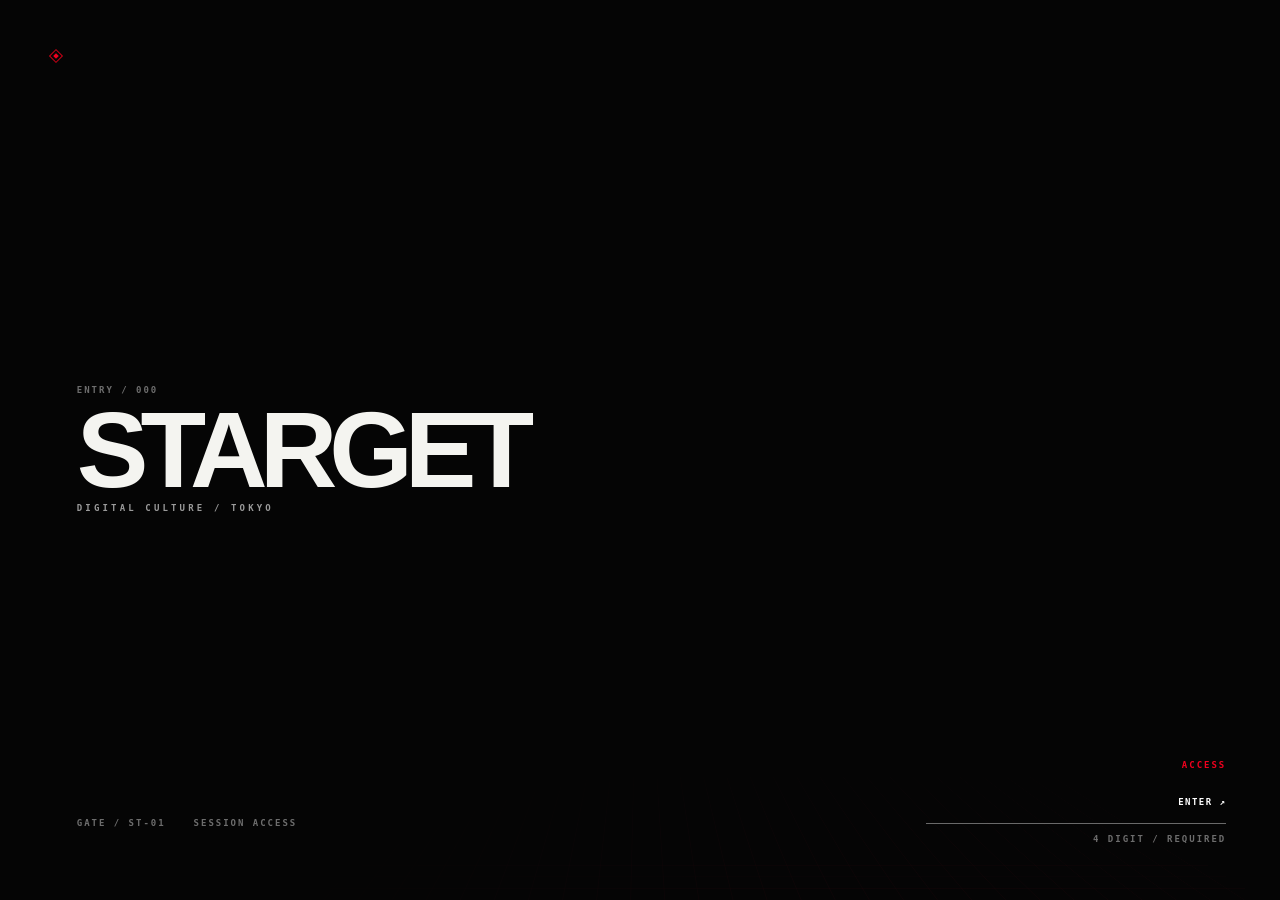
==== commit c9c0411e: "Move STARGET site to /kairo/" ====
--- a/index.html
+++ b/index.html
@@ -3,376 +3,66 @@
 <head>
   <meta charset="utf-8" />
   <meta name="viewport" content="width=device-width, initial-scale=1" />
-  <meta name="theme-color" content="#f5f5f2" />
-  <meta name="description" content="STARGET — Japan, reimagined through CG, design, motion and digital culture." />
-  <title>STARGET — JAPAN, REIMAGINED.</title>
-  <link rel="preload" href="assets/oni-0907.glb" as="fetch" crossorigin="anonymous" />
-  <link rel="stylesheet" href="styles.css?v=25" />
-  <style>html:not(.site-ready) #menu{display:none!important}</style>
-  <link rel="preconnect" href="https://ajax.googleapis.com" crossorigin />
+  <meta name="theme-color" content="#050505" />
+  <meta name="description" content="STARGET access gate." />
+  <title>STARGET — ACCESS</title>
+  <link rel="stylesheet" href="kairo/styles.css?v=29" />
+  <style>
+    html,body{margin:0;min-height:100%;background:#050505}
+    body{min-height:100svh;overflow:hidden}
+    .welcome-gate{position:fixed!important}
+  </style>
 </head>
 <body>
-  <div class="noise" aria-hidden="true"></div>
-  <div class="cursor-dot" aria-hidden="true"></div>
-
-  <header class="site-header">
-    <a class="brand-mini" href="#top" aria-label="STARGET top">
-      <span class="brand-mark"></span>
-      <span>STARGET</span>
-    </a>
-    <div class="header-center"><span>TOKYO / JAPAN</span> — <span id="tokyoDateTop">0000.00.00</span> / <span id="tokyoTimeTop">00:00:00 JST</span></div>
-    <button class="menu-btn" type="button" aria-expanded="false" aria-controls="menu">MENU +</button>
-  </header>
-
-  <nav id="menu" class="menu-panel" aria-hidden="true">
-    <button class="menu-close" type="button">CLOSE ×</button>
-    <div class="menu-grid">
-      <a href="#identity"><span>01</span> 3D</a>
-      <a href="#films"><span>02</span> FILMS</a>
-      <a href="#process"><span>03</span> PROCESS</a>
-      <a href="#objects"><span>04</span> OBJECTS</a>
-      <a href="#channels"><span>05</span> CHANNELS</a>
-      <a href="#projects"><span>06</span> PROJECTS</a>
-      <a href="#sound"><span>07</span> SOUND</a>
-      <a href="#livevisual"><span>08</span> LIVE VISUAL</a>
-      <a href="contact.html"><span>09</span> CONTACT</a>
+  <div id="welcomeGate" class="welcome-gate" role="dialog" aria-modal="true" aria-label="STARGET welcome access">
+    <div class="welcome-grid" aria-hidden="true"></div>
+    <div class="welcome-scan" aria-hidden="true"></div>
+    <div class="welcome-mark" aria-hidden="true"><span></span></div>
+    <div class="welcome-center">
+      <span class="welcome-index">ENTRY / 000</span>
+      <strong>STARGET</strong>
+      <small>DIGITAL CULTURE / TOKYO</small>
     </div>
-  </nav>
-
-  <main id="top">
-    <section class="hero hero-spacious">
-      <div class="hero-bg" aria-hidden="true"></div>
-      <div class="hero-overlay" aria-hidden="true"></div>
-
-
-      <div class="hero-meta hero-meta-left reveal">
-        <span class="meta-chip"></span>
-        <div>
-          <strong>STARGET</strong><br />
-          <span>DIGITAL CULTURE</span>
-        </div>
+    <div class="welcome-meta" aria-hidden="true">
+      <span>GATE / ST-01</span>
+      <span>SESSION ACCESS</span>
+    </div>
+    <form id="welcomeForm" class="welcome-access" autocomplete="off">
+      <label for="welcomeCode">ACCESS</label>
+      <div class="welcome-input-line">
+        <input id="welcomeCode" name="welcomeCode" type="password" inputmode="numeric" pattern="[0-9]*" maxlength="4" aria-label="Enter four digit access code" />
+        <button type="submit" aria-label="Enter STARGET">ENTER ↗</button>
       </div>
-
-      <div class="hero-main reveal">
-        <img src="assets/hero-logo-v5.png" alt="STARGET Lab Work in Progress" class="hero-logo-card" />
-      </div>
-
-      <div class="hero-meta hero-meta-right reveal">
-        <span class="hero-small-red">0605</span>
-        <strong>WORK IN PROGRESS</strong>
-      </div>
-
-      <div class="hero-anchors reveal" aria-hidden="true">
-        <span>:create</span>
-        <span>:play</span>
-        <span>:culture</span>
-      </div>
-
-      <div class="hero-bottom-note reveal">
-        <span>CG / DESIGN / MOTION</span>
-        <span>YOUTUBE / LAB. / PROJECTS</span>
-      </div>
-
-      <div class="hero-tech hero-tech-bottom reveal" aria-hidden="true">
-        <span>AREA / SHIBUYA</span>
-        <span>LAT 35.6595 N</span>
-        <span>LON 139.7005 E</span>
-      </div>
-
-      <a href="#identity" class="scroll-cue reveal">SCROLL ↓</a>
-      <span class="hero-line line-a"></span>
-      <span class="hero-line line-b"></span>
-      <span class="hero-line line-c"></span>
-      <span class="hero-dot dot-a"></span>
-      <span class="hero-dot dot-b"></span>
-    </section>
-
-    <section id="identity" class="identity section-pad dark-section">
-      <div class="section-head light reveal"><span>01</span><h2>3D</h2></div>
-      <div class="section-copy reveal">FEATURED OBJECT / One selected 3D work shown in full interactive view.</div>
-      <div class="model-ui reveal">
-        <div class="model-topbar">
-          <span>FEATURED OBJECT / 001</span>
-          <div class="model-status"><span class="status-dot"></span><span id="modelStatus">PRELOADING</span></div>
-        </div>
-
-        <div class="model-stage">
-          <div class="model-sidepanel panel-left">
-            <div class="panel-block">
-              <span class="panel-label">MODE</span>
-              <strong>INTERACTIVE</strong>
-            </div>
-            <div class="panel-block">
-              <span class="panel-label">INPUT</span>
-              <strong>DRAG / ZOOM</strong>
-            </div>
-            <div class="panel-block">
-              <span class="panel-label">STATUS</span>
-              <strong id="panelStatus">READYING</strong>
-            </div>
-          </div>
-
-          <div class="model-frame-wrap">
-            <span class="stage-line stage-line-h1"></span>
-            <span class="stage-line stage-line-h2"></span>
-            <span class="stage-line stage-line-v1"></span>
-            <span class="stage-line stage-line-v2"></span>
-            <span class="stage-dot stage-dot-a"></span>
-            <span class="stage-dot stage-dot-b"></span>
-
-            <div class="model-frame">
-              <div class="model-loader" id="modelLoader">
-                <img src="assets/model-poster.png" alt="3D loading poster" class="model-loader-poster" />
-                <div class="model-loader-overlay"></div>
-                <div class="model-loader-panel">
-                  <div class="model-loader-label">LOADING MODEL</div>
-                  <div class="model-loader-bar"><span id="modelProgressBar"></span></div>
-                  <div class="model-loader-value" id="modelProgressText">0%</div>
-                  <div class="model-loader-hint" id="modelHint">Optimized for web-hosted preview.</div>
-                  <button type="button" class="model-retry" id="modelRetry" hidden>RETRY 3D</button>
-                </div>
-              </div>
-
-              <model-viewer
-                id="stargetModel"
-                src="assets/oni-0907.glb"
-                poster="assets/model-poster.png"
-                alt="STARGET 3D model"
-                camera-controls
-                touch-action="pan-y"
-                auto-rotate
-                auto-rotate-delay="1400"
-                rotation-per-second="16deg"
-                shadow-intensity="0.9"
-                exposure="1.0"
-                interaction-prompt="none"
-                loading="eager"
-                reveal="auto"
-                crossorigin="anonymous"
-                camera-orbit="45deg 78deg 105%"
-                field-of-view="28deg"
-              >
-                <div slot="poster" class="model-loading">READYING 3D...</div>
-              </model-viewer>
-
-              <div class="model-crosshair">＋</div>
-              <span class="model-label label-a">DRAG</span>
-              <span class="model-label label-b">ROTATE</span>
-              <span class="model-label label-c">ZOOM</span>
-            </div>
-          </div>
-
-          <div class="model-sidepanel panel-right">
-            <div class="panel-block">
-              <span class="panel-label">PROFILE</span>
-              <strong>ONI</strong>
-            </div>
-            <div class="panel-block">
-              <span class="panel-label">CAMERA</span>
-              <strong id="cameraReadout">FRONT</strong>
-            </div>
-            <div class="panel-block">
-              <span class="panel-label">ROTATION</span>
-              <strong id="rotateReadout">AUTO</strong>
-            </div>
-          </div>
-        </div>
-
-        <div class="model-controls">
-          <button type="button" class="model-btn active" data-view="front">FRONT</button>
-          <button type="button" class="model-btn" data-view="left">LEFT</button>
-          <button type="button" class="model-btn" data-view="right">RIGHT</button>
-          <button type="button" class="model-btn" data-view="top">TOP</button>
-          <button type="button" class="model-btn" data-view="reset">RESET</button>
-          <button type="button" class="model-btn active" data-toggle="autorotate">AUTO</button>
-        </div>
-      </div>
-    </section>
-
-    <section id="films" class="films section-pad dark-section">
-      <div class="section-head light reveal"><span>02</span><h2>FILMS</h2></div>
-      <div class="section-toolbar reveal">
-        <div class="section-copy">SELECTED FILMS / Latest four works on the top page.</div>
-        <a class="archive-link archive-link-light" href="films.html">VIEW ALL FILMS ↗</a>
-      </div>
-      <div class="films-list placeholder-films" id="homeFilms">
-        <a class="film-card film-youtube reveal" href="https://youtu.be/jjrYiZsbRvA?si=oiOHwREfPB81gYkx" target="_blank" rel="noopener"><div class="film-media film-media-youtube"><img src="https://i.ytimg.com/vi/jjrYiZsbRvA/maxresdefault.jpg" alt="黒龍杯 - Pokémon UNITE Community Tournament" loading="lazy"><span class="film-play-mark">YOUTUBE / PLAY ↗</span></div><div class="film-info"><span>FILM_YT_001</span><strong>黒龍杯 - Pokémon UNITE Community Tournament</strong><b>OPEN ↗</b></div></a>
-        <article class="film-card film-empty reveal"><div class="film-placeholder"><span>404</span></div><div class="film-info film-info-empty"><span>FILM_001</span><strong>Notitle</strong></div></article>
-        <article class="film-card film-empty reveal"><div class="film-placeholder"><span>404</span></div><div class="film-info film-info-empty"><span>FILM_002</span><strong>Notitle</strong></div></article>
-        <article class="film-card film-empty reveal"><div class="film-placeholder"><span>404</span></div><div class="film-info film-info-empty"><span>FILM_003</span><strong>Notitle</strong></div></article>
-      </div>
-    </section>
-
-    <section id="process" class="process section-pad">
-      <div class="section-head reveal"><span>03</span><h2>PROCESS</h2></div>
-      <div class="process-grid reveal">
-        <article class="process-card"><div class="process-media-empty"></div><span>STEP 01</span><strong>BLENDER</strong></article>
-        <article class="process-card"><div class="process-media-empty"></div><span>STEP 02</span><strong>SHADER</strong></article>
-        <article class="process-card"><div class="process-media-empty"></div><span>STEP 03</span><strong>MOTION</strong></article>
-        <article class="process-card"><div class="process-media-empty"></div><span>STEP 04</span><strong>FINAL</strong></article>
-      </div>
-    </section>
-
-    <section id="objects" class="objects section-pad dark-section">
-      <div class="section-head light reveal"><span>04</span><h2>OBJECTS</h2></div>
-      <div class="section-toolbar reveal">
-        <div class="section-copy">3D OBJECT ARCHIVE / Latest four objects on the top page.</div>
-        <a class="archive-link archive-link-light" href="objects.html">VIEW ALL OBJECTS ↗</a>
-      </div>
-      <div class="object-placeholder-grid reveal" id="homeObjects">
-        <article class="object-placeholder-card"><div class="object-placeholder"><span>404</span></div><div class="object-placeholder-meta"><span>OBJ_001</span><strong>Notitle</strong></div></article>
-        <article class="object-placeholder-card"><div class="object-placeholder"><span>404</span></div><div class="object-placeholder-meta"><span>OBJ_002</span><strong>Notitle</strong></div></article>
-        <article class="object-placeholder-card"><div class="object-placeholder"><span>404</span></div><div class="object-placeholder-meta"><span>OBJ_003</span><strong>Notitle</strong></div></article>
-        <article class="object-placeholder-card"><div class="object-placeholder"><span>404</span></div><div class="object-placeholder-meta"><span>OBJ_004</span><strong>Notitle</strong></div></article>
-      </div>
-    </section>
-
-<section id="channels" class="channels reference-split">
-      <a class="split-panel split-dark reveal" id="channelStarget" href="https://www.youtube.com/@starget_motoharu" target="_blank" rel="noopener">
-        <div class="split-inner">
-          <img class="split-logo split-main" src="assets/starget-main-logo.png" alt="STARGET" />
-          <div class="split-meta-id">05-A</div>
-          <h2>STARGET</h2>
-          <p>PLAY / STREAM / COMMUNITY</p>
-          <span class="split-link">YOUTUBE ↗</span>
-        </div>
-      </a>
-      <a class="split-panel split-light reveal" id="channelLab" href="https://www.youtube.com/@stargetlab" target="_blank" rel="noopener">
-        <div class="split-inner">
-          <img class="split-logo split-lab" src="assets/starget-lab-logo-trim.png" alt="STARGET Lab" />
-          <div class="split-meta-id">05-B</div>
-          <h2>STARGET LAB.</h2>
-          <p>CREATE / CG / MOTION / EXPERIMENT</p>
-          <span class="split-link dark">YOUTUBE ↗</span>
-        </div>
-      </a>
-    </section>
-
-    <section id="projects" class="projects section-pad">
-      <div class="section-head reveal"><span>06</span><h2>PROJECTS</h2></div>
-      <div class="section-toolbar reveal">
-        <div class="section-copy projects-copy">SELECTED PROJECTS / Up to three projects are shown here.</div>
-        <a class="archive-link" href="projects.html">VIEW ALL PROJECTS ↗</a>
-      </div>
-      <div class="project-index" id="projectCardGrid">
-        <a class="project-index-row reveal" data-project-id="PROJECT_001" href="https://starget-motoharu.github.io/Kokuryu-hai/" target="_blank" rel="noopener">
-          <span>PROJECT_001</span><strong>黒龍杯</strong><em>EVENT / WEB / BROADCAST</em><i>OPEN ↗</i>
-        </a>
-      </div>
-    </section>
-
-    <section id="sound" class="sound section-pad dark-section">
-      <div class="section-head light reveal"><span>07</span><h2>SOUND</h2></div>
-      <div class="track-list" id="soundTrackList">
-        <button class="track reveal active" data-track="01" data-src="assets/OWARIN1.mp3" data-title="OWARIN1"><span>01</span><strong>OWARIN1</strong><i>SELECTED</i></button>
-        <button class="track reveal" data-track="02" data-src="assets/OWARIN2.mp3" data-title="OWARIN2"><span>02</span><strong>OWARIN2</strong><i>PLAY →</i></button>
-        <button class="track reveal" data-track="03" data-src="assets/TOMOKORE.mp3" data-title="TOMOKORE"><span>03</span><strong>TOMOKORE</strong><i>PLAY →</i></button>
-        <button class="track reveal" data-track="04" data-src="assets/タイキレーツ＿待機画面＿BGM.mp3" data-title="TAIKIRE-TU"><span>04</span><strong>TAIKIRE-TU</strong><i>PLAY →</i></button>
-      </div>
-      <div class="audio-player reveal" id="audioPlayer">
-        <audio id="soundAudio" preload="metadata" src="assets/OWARIN1.mp3"></audio>
-        <div class="player-header">
-          <span class="pulse" id="audioPulse"></span>
-          <div><span class="player-label">NOW SELECTED</span><strong id="audioTitle">OWARIN1</strong></div>
-          <span class="player-state" id="audioState">READY</span>
-        </div>
-        <div class="player-controls">
-          <button type="button" class="play-toggle" id="playToggle" aria-label="Play OWARIN1">PLAY</button>
-          <div class="timeline-wrap">
-            <input id="seekBar" class="seek-bar" type="range" min="0" max="100" value="0" step="0.01" aria-label="Seek audio" />
-            <div class="time-row"><span id="currentTime">00:00</span><span id="durationTime">00:00</span></div>
-          </div>
-        </div>
-        <div class="transport-panel" aria-label="Playlist controls">
-          <div class="transport-actions">
-            <button type="button" class="transport-btn" id="restartTrack" aria-label="Restart current track"><span>↤</span><small>RESTART</small></button>
-            <button type="button" class="transport-btn" id="nextTrack" aria-label="Skip to next track"><span>↦</span><small>NEXT</small></button>
-            <button type="button" class="transport-btn mode-btn" id="repeatToggle" aria-pressed="false" aria-label="Change repeat mode"><span>↻</span><small>REPEAT</small></button>
-            <button type="button" class="transport-btn mode-btn" id="shuffleToggle" aria-pressed="false" aria-label="Shuffle playlist"><span>⇄</span><small>SHUFFLE</small></button>
-          </div>
-          <div class="transport-mode"><span>PLAY MODE</span><strong id="playerModeStatus">SEQUENTIAL</strong></div>
-        </div>
-      </div>
-    </section>
-
-    <section id="livevisual" class="livevisual section-pad">
-      <div class="section-head reveal"><span>08</span><h2>LIVE VISUAL</h2></div>
-      <div class="section-copy reveal">CURRENT STATUS / Two channels, one shared activity feed.</div>
-      <div class="live-dashboard reveal">
-        <div class="live-subscribers">
-          <article class="live-card live-subscriber-card">
-            <span>SUBSCRIBERS / 01</span>
-            <strong>STARGET</strong>
-            <b id="statusSubscribersStarget">000,275</b>
-          </article>
-          <article class="live-card live-subscriber-card">
-            <span>SUBSCRIBERS / 02</span>
-            <strong>STARGET LAB.</strong>
-            <b id="statusSubscribersLab">NO DATA</b>
-          </article>
-        </div>
-        <div class="live-activity">
-          <article class="live-card live-activity-card">
-            <span>NEXT LIVE / BOTH CHANNELS</span>
-            <strong id="statusNextLiveTitle">NO UPCOMING LIVE</strong>
-            <b id="statusNextLiveMeta">SCHEDULE TBD</b>
-          </article>
-          <article class="live-card live-activity-card">
-            <span>LATEST VIDEO / BOTH CHANNELS</span>
-            <strong id="statusLatestVideoTitle">NO DATA</strong>
-            <b id="statusLatestVideoMeta">—</b>
-          </article>
-        </div>
-        <article class="live-current-strip">
-          <span>CURRENT PROJECT</span>
-          <strong id="statusCurrentProjectTitle">STARGET WEBSITE</strong>
-          <b id="statusCurrentProjectState">IN DEVELOPMENT</b>
-        </article>
-      </div>
-    </section>
-
-    <section id="contact" class="contact-hero dark-final reveal">
-      <div class="contact-wrap contact-wrap-expanded">
-        <div class="contact-intro">
-          <span class="contact-mini">09 / CONTACT / TOKYO / JAPAN</span>
-          <span class="contact-availability"><i></i> AVAILABLE FOR SELECTED PROJECTS</span>
-          <h2>CREATE<br>SOMETHING<br><span>NEW.</span></h2>
-          <p class="contact-lead">CG, motion and digital visual production from Tokyo. Open to commissions, collaborations and visual direction for projects in Japan and worldwide.</p>
-        </div>
-
-        <div class="contact-detail-grid">
-          <div class="contact-detail">
-            <span>CAPABILITIES</span>
-            <strong>3D / CG</strong>
-            <strong>MOTION DESIGN</strong>
-            <strong>OPENING / TITLE FILMS</strong>
-            <strong>VISUAL DIRECTION</strong>
-            <strong>DIGITAL / WEB VISUALS</strong>
-          </div>
-          <div class="contact-detail">
-            <span>PROJECTS</span>
-            <strong>BRAND / CREATIVE</strong>
-            <strong>YOUTUBE / MEDIA</strong>
-            <strong>EVENT / COMMUNITY</strong>
-            <strong>CULTURE / EXPERIMENT</strong>
-          </div>
-          <a class="contact-detail contact-inquiry contact-gateway" href="contact.html" aria-label="Open STARGET project inquiry form">
-            <span>PROJECT INQUIRY</span>
-            <p>Tell us what you want to create. A dedicated inquiry form is available on the next page.</p>
-            <span class="contact-link">OPEN INQUIRY FORM ↗</span>
-            <span class="contact-gateway-code" aria-hidden="true">FORM / 09-A</span>
-          </a>
-        </div>
-      </div>
-    </section>
-  </main>
-
-  <footer>
-    <div>STARGET / TOKYO</div>
-    <div>YOUTUBE / LAB. / X / KOKURYU CUP</div>
-    <div>© 20XX STARGET <span class="footer-dot"></span></div>
-  </footer>
-
-  <script src="script.js?v=25"></script>
+      <span id="welcomeStatus" class="welcome-status">4 DIGIT / REQUIRED</span>
+    </form>
+  </div>
+  <script>
+    (()=>{
+      const ACCESS_CODE='5150';
+      const gate=document.querySelector('#welcomeGate');
+      const form=document.querySelector('#welcomeForm');
+      const input=document.querySelector('#welcomeCode');
+      const status=document.querySelector('#welcomeStatus');
+      sessionStorage.removeItem('stargetWelcomeAccess');
+      window.setTimeout(()=>input?.focus(),450);
+      form?.addEventListener('submit',(event)=>{
+        event.preventDefault();
+        const value=(input?.value||'').trim();
+        if(value===ACCESS_CODE){
+          sessionStorage.setItem('stargetWelcomeAccess','1');
+          gate?.classList.add('welcome-granted');
+          if(status)status.textContent='ACCESS GRANTED / KAIRO';
+          window.setTimeout(()=>location.assign('kairo/'),900);
+          return;
+        }
+        gate?.classList.remove('welcome-denied');
+        void gate?.offsetWidth;
+        gate?.classList.add('welcome-denied');
+        if(status)status.textContent='ACCESS DENIED';
+        if(input){input.value='';input.focus();}
+        window.setTimeout(()=>{if(status)status.textContent='4 DIGIT / REQUIRED'},1100);
+      });
+    })();
+  </script>
 </body>
 </html>
--- a/kairo/styles.css
+++ b/kairo/styles.css
@@ -0,0 +1,998 @@
+:root{--bg:#f5f5f2;--ink:#080808;--red:#e60012;--line:rgba(8,8,8,.14);--pad:clamp(28px,5vw,84px)}
+*{box-sizing:border-box}html{scroll-behavior:smooth}body{margin:0;background:var(--bg);color:var(--ink);font-family:Arial,"Helvetica Neue",Helvetica,sans-serif;overflow-x:hidden}a{color:inherit;text-decoration:none}button{font:inherit}img{display:block;max-width:100%}
+.noise{position:fixed;inset:0;z-index:999;pointer-events:none;opacity:.035;background-image:url("data:image/svg+xml,%3Csvg viewBox='0 0 180 180' xmlns='http://www.w3.org/2000/svg'%3E%3Cfilter id='n'%3E%3CfeTurbulence type='fractalNoise' baseFrequency='.82' numOctaves='2' stitchTiles='stitch'/%3E%3C/filter%3E%3Crect width='100%25' height='100%25' filter='url(%23n)' opacity='.45'/%3E%3C/svg%3E")}
+.cursor-dot{position:fixed;width:8px;height:8px;border-radius:50%;background:var(--red);z-index:1000;pointer-events:none;transform:translate(-50%,-50%);mix-blend-mode:multiply;transition:width .2s,height .2s}
+.site-header{position:fixed;top:0;left:0;width:100%;height:72px;z-index:100;display:grid;grid-template-columns:1fr auto 1fr;align-items:center;padding:0 var(--pad);font-size:9px;letter-spacing:.18em;text-transform:uppercase;mix-blend-mode:difference;color:#fff}.brand-mini{justify-self:start;display:flex;align-items:center;gap:10px;font-weight:800}.header-center{justify-self:center;white-space:nowrap;display:flex;align-items:center;gap:8px;font-variant-numeric:tabular-nums}.brand-mark{width:11px;height:11px;background:var(--red);display:block}.menu-btn{justify-self:end;border:0;background:transparent;color:inherit;cursor:pointer;letter-spacing:.18em;font-size:9px}
+.menu-panel{position:fixed;inset:0;background:#050505;color:white;z-index:300;transform:translateY(-101%);transition:transform .65s cubic-bezier(.77,0,.175,1);padding:var(--pad);display:flex;align-items:center}.menu-panel.open{transform:translateY(0)}.menu-close{position:absolute;right:var(--pad);top:34px;background:none;border:0;color:white;letter-spacing:.16em;font-size:9px;cursor:pointer}.menu-grid{display:flex;flex-direction:column;gap:14px}.menu-grid a{font-size:clamp(36px,6vw,96px);font-weight:800;letter-spacing:-.055em;line-height:.92}.menu-grid a span{font-size:9px;color:var(--red);letter-spacing:.15em;margin-right:18px;vertical-align:middle}
+.hero{min-height:100svh;position:relative;overflow:hidden;background:#f7f7f5;display:grid;place-items:center}.hero-spacious{padding:12svh 0}.hero-bg{position:absolute;inset:0;background-image:url('assets/hero-top-background-v4.png');background-repeat:no-repeat;background-position:center 39%;background-size:cover;opacity:.985;transform:translateY(-8%) scale(1.17);transform-origin:center center;filter:contrast(1.03)}.hero-overlay{position:absolute;inset:0;background:linear-gradient(90deg,rgba(245,245,242,.76),rgba(245,245,242,.30) 34%,rgba(245,245,242,.09) 64%,rgba(245,245,242,.32));pointer-events:none}.hero-main{position:relative;z-index:3;width:min(45vw,840px);display:flex;justify-content:center;align-items:center}.hero-logo-card{width:100%;filter:drop-shadow(0 34px 72px rgba(0,0,0,.22))}.hero-meta{position:absolute;z-index:4;display:flex;align-items:flex-start;gap:12px;font-size:10px;letter-spacing:.12em;text-transform:uppercase}.hero-meta strong{font-size:11px;letter-spacing:.1em}.hero-meta span{font-size:10px;opacity:.85}.hero-meta-left{left:var(--pad);top:128px}.hero-meta-right{right:var(--pad);top:168px;display:flex;flex-direction:column;gap:8px;align-items:flex-start;text-align:left}.hero-small-red{color:var(--red);font-size:11px;font-weight:800;letter-spacing:.18em}.meta-chip{width:18px;height:18px;background:var(--red);display:inline-block;flex:none;margin-top:2px}.hero-anchors{position:absolute;right:10vw;bottom:24vh;z-index:4;display:flex;flex-direction:column;gap:30px;font-size:10px;letter-spacing:.14em;text-transform:uppercase;color:var(--red)}.hero-tech{position:absolute;z-index:4;display:flex;gap:18px;flex-wrap:wrap;font-size:8px;letter-spacing:.18em;text-transform:uppercase;color:#111;background:rgba(245,245,242,.26);border:1px solid rgba(8,8,8,.12);backdrop-filter:blur(6px);padding:8px 12px;font-variant-numeric:tabular-nums}.hero-tech b{font-weight:800}.hero-tech-bottom{left:var(--pad);bottom:88px}.hero-bottom-note{position:absolute;left:var(--pad);bottom:34px;z-index:4;display:flex;gap:30px;font-size:8px;letter-spacing:.18em;text-transform:uppercase}.scroll-cue{position:absolute;right:var(--pad);bottom:34px;z-index:4;font-size:8px;letter-spacing:.2em;font-weight:700;text-transform:uppercase}.hero-line{position:absolute;z-index:2;background:var(--red);opacity:.74}.line-a{width:21vw;height:1px;left:5vw;top:28%}.line-b{width:14vw;height:1px;right:9vw;top:37%}.line-c{width:1px;height:18vh;right:6vw;bottom:16%}.hero-dot{position:absolute;z-index:3;width:9px;height:9px;border-radius:50%;background:var(--red)}.dot-a{left:14vw;top:28%}.dot-b{right:5.75vw;bottom:31%}
+.section-pad{padding:clamp(140px,14vw,240px) var(--pad)}.section-head{display:grid;grid-template-columns:48px auto;align-items:end;border-top:1px solid var(--line);padding-top:14px;margin-bottom:64px}.section-head span{font-size:9px;color:var(--red);font-weight:800}.section-head h2{font-size:clamp(34px,4vw,66px);margin:0;letter-spacing:-.05em}.section-head.light{border-color:rgba(255,255,255,.16)}
+.dark-section{background:#050505;color:#f4f4f2}
+.model-ui{display:flex;flex-direction:column;gap:26px}.model-topbar{display:flex;justify-content:space-between;align-items:center;font-size:9px;letter-spacing:.16em;color:#bbb;text-transform:uppercase}.model-status{display:flex;align-items:center;gap:10px}.status-dot{width:8px;height:8px;border-radius:50%;background:var(--red);display:inline-block;animation:pulse 1.6s infinite}.model-stage{display:grid;grid-template-columns:220px minmax(0,1fr) 220px;gap:28px;align-items:stretch}.model-sidepanel{display:flex;flex-direction:column;gap:18px;justify-content:center}.panel-block{border:1px solid rgba(255,255,255,.12);padding:18px;background:rgba(255,255,255,.02);min-height:96px;display:flex;flex-direction:column;justify-content:space-between}.panel-label{font-size:8px;letter-spacing:.18em;color:#898989;text-transform:uppercase}.panel-block strong{font-size:14px;letter-spacing:.08em;color:#f4f4f2;text-transform:uppercase;line-height:1.2}.model-frame-wrap{position:relative;min-height:760px}.stage-line{position:absolute;background:var(--red);opacity:.7}.stage-line-h1{left:-10px;right:-10px;top:42px;height:1px}.stage-line-h2{left:10%;right:10%;bottom:42px;height:1px}.stage-line-v1{left:42px;top:-10px;bottom:-10px;width:1px}.stage-line-v2{right:42px;top:10%;bottom:10%;width:1px}.stage-dot{position:absolute;width:8px;height:8px;border-radius:50%;background:var(--red);z-index:2}.stage-dot-a{left:38px;top:38px}.stage-dot-b{right:38px;bottom:38px}.model-frame{height:100%;position:relative;border:1px solid rgba(255,255,255,.14);background:radial-gradient(circle at 50% 45%,#252525,#090909 58%,#030303);overflow:hidden}model-viewer{width:100%;height:100%;--poster-color:transparent}.model-loading{height:100%;display:grid;place-items:center;color:white;font-size:9px;letter-spacing:.2em}.model-crosshair{position:absolute;left:50%;top:50%;transform:translate(-50%,-50%);color:var(--red);font-size:32px;pointer-events:none}.model-label{position:absolute;font-size:8px;letter-spacing:.18em;color:var(--red);pointer-events:none}.label-a{top:8%;left:6%}.label-b{bottom:8%;right:6%}.label-c{top:8%;right:6%}.model-loader{position:absolute;inset:0;z-index:8;display:grid;place-items:center;background:#050505;transition:opacity .45s ease,visibility .45s ease}.model-loader.done{opacity:0;visibility:hidden}.model-loader-poster{position:absolute;inset:0;width:100%;height:100%;object-fit:cover;filter:blur(1.8px) brightness(.55)}.model-loader-overlay{position:absolute;inset:0;background:linear-gradient(180deg,rgba(5,5,5,.32),rgba(5,5,5,.82))}.model-loader-panel{position:relative;z-index:2;display:flex;flex-direction:column;align-items:center;gap:14px;padding:26px 30px;background:rgba(0,0,0,.36);border:1px solid rgba(255,255,255,.1);backdrop-filter:blur(8px)}.model-loader-label,.model-loader-value{font-size:9px;letter-spacing:.22em;text-transform:uppercase;color:#f4f4f2}.model-loader-hint{font-size:8px;letter-spacing:.12em;color:#bdbdbd;text-transform:none;text-align:center;max-width:320px;line-height:1.45}.model-loader-bar{width:min(38vw,360px);height:8px;border:1px solid rgba(255,255,255,.18);padding:1px}.model-loader-bar span{display:block;height:100%;width:0;background:linear-gradient(90deg,var(--red),#ff6b74)}.model-controls{display:flex;flex-wrap:wrap;gap:10px;justify-content:center}.model-btn{background:transparent;color:#f4f4f2;border:1px solid rgba(255,255,255,.18);padding:10px 14px;font-size:9px;letter-spacing:.18em;text-transform:uppercase;cursor:pointer;transition:background .25s,border-color .25s,color .25s}.model-btn:hover,.model-btn.active{background:rgba(230,0,18,.12);border-color:rgba(230,0,18,.72);color:white}
+.work-grid{display:grid;grid-template-columns:1.58fr .94fr;gap:24px}.airy-grid .work-card{min-height:620px}.airy-grid .work-card-wide{min-height:820px}.work-card{position:relative;background:#ddd;overflow:hidden}.work-card img{width:100%;height:100%;object-fit:cover;transition:transform .9s cubic-bezier(.2,.7,.2,1),filter .5s}.work-card:hover img{transform:scale(1.02);filter:contrast(1.04)}.work-meta{position:absolute;left:20px;right:20px;bottom:18px;display:flex;justify-content:space-between;align-items:end;color:white;text-shadow:0 1px 12px rgba(0,0,0,.45)}.work-meta span{font-size:8px;letter-spacing:.14em;color:var(--red)}.work-meta strong{font-size:10px;letter-spacing:.14em}
+.reference-split{display:grid;grid-template-columns:1fr 1fr;min-height:950px}.split-panel{display:block;position:relative;overflow:hidden}.split-dark{background:#050505;color:#fff}.split-light{background:#f1f1ee;color:#0b0b0b}.split-inner{height:100%;padding:92px 76px 68px;display:flex;flex-direction:column;justify-content:center;align-items:flex-start}.split-logo{max-width:82%;object-fit:contain;margin-bottom:130px}.split-main{max-width:72%}.split-lab{max-width:92%}.split-meta-id{font-size:9px;letter-spacing:.18em;color:var(--red);margin-bottom:12px}.split-inner h2{font-size:clamp(40px,5vw,64px);line-height:.94;letter-spacing:-.05em;margin:0 0 12px}.split-inner p{margin:0 0 28px;font-size:8px;letter-spacing:.2em;text-transform:uppercase}.split-link{font-size:9px;letter-spacing:.18em;border-bottom:1px solid;padding-bottom:6px}.split-link.dark{border-color:#111}
+.project-card{display:grid;grid-template-columns:70px 1fr auto;align-items:center;padding:40px 0;border-top:1px solid var(--line);border-bottom:1px solid var(--line);transition:padding .3s,background .3s}.project-card:hover{padding-left:18px;padding-right:18px;background:#ececea}.project-card span,.project-card i{font-size:9px;letter-spacing:.16em;font-style:normal}.project-card span{color:var(--red)}.project-card strong{font-size:clamp(34px,5vw,82px);letter-spacing:-.05em}
+.track-list{border-top:1px solid rgba(255,255,255,.2)}.track{width:100%;display:grid;grid-template-columns:60px 1fr auto;align-items:center;padding:22px 0;border:0;border-bottom:1px solid rgba(255,255,255,.2);background:none;color:white;text-align:left;cursor:pointer}.track span,.track i{font-style:normal;font-size:8px;letter-spacing:.16em}.track span{color:var(--red)}.track strong{font-size:clamp(22px,2.6vw,44px);letter-spacing:-.03em}.track:hover{padding-left:12px}.player-stub{margin-top:32px;font-size:8px;letter-spacing:.16em}.pulse{display:inline-block;width:7px;height:7px;border-radius:50%;background:var(--red);margin-right:9px;animation:pulse 1.5s infinite}@keyframes pulse{50%{opacity:.25;transform:scale(.65)}}
+.community-grid{display:grid;grid-template-columns:minmax(240px,.44fr) minmax(0,1fr);gap:34px}.community-side{display:flex;flex-direction:column;gap:20px}.fanart-feature{min-height:300px;padding:28px;border:1px solid var(--line);display:flex;flex-direction:column;justify-content:space-between;background:linear-gradient(180deg,#fff,#f1f1ee)}.fanart-feature .fanart-num{font-size:9px;color:var(--red);letter-spacing:.18em}.fanart-feature strong{font-size:clamp(38px,5vw,84px);letter-spacing:-.06em;line-height:.9}.fanart-feature p{margin:0;font-size:10px;letter-spacing:.24em;text-transform:uppercase}.fanart-cardlist{display:grid;gap:12px}.fanart-mini-card{border:1px solid var(--line);padding:16px 18px;background:#fbfbf8;display:flex;justify-content:space-between;align-items:center;gap:12px}.fanart-mini-card span{font-size:8px;letter-spacing:.18em;color:#777;text-transform:uppercase}.fanart-mini-card strong,.fanart-mini-card a{font-size:10px;letter-spacing:.14em;text-transform:uppercase}.community-main{border:1px solid var(--line);background:rgba(255,255,255,.48);min-width:0}.x-live-head{display:flex;justify-content:space-between;align-items:center;padding:18px 22px;border-bottom:1px solid var(--line);gap:14px}.x-live-head strong{font-size:clamp(28px,4vw,68px);letter-spacing:-.06em;line-height:.9}.x-live-head a{font-size:9px;letter-spacing:.16em;border-bottom:1px solid;padding-bottom:5px;white-space:nowrap}.x-widget-shell{padding:18px 18px 8px;min-height:860px}.twitter-timeline{width:100%!important}
+.contact-hero{min-height:100svh;background:#050505;color:#fff;display:flex;align-items:center}.contact-wrap{padding:120px var(--pad) 90px;display:flex;flex-direction:column;align-items:flex-start}.contact-mini{font-size:10px;letter-spacing:.18em;text-transform:uppercase;margin-bottom:30px}.contact-hero h2{font-size:clamp(96px,15vw,250px);line-height:.86;letter-spacing:-.09em;margin:0 0 34px}.contact-hero h2 span{color:var(--red)}.contact-tags{display:flex;gap:34px;flex-wrap:wrap;font-size:10px;letter-spacing:.2em;text-transform:uppercase;margin-bottom:44px}.contact-link{font-size:10px;letter-spacing:.18em;border-bottom:1px solid;padding-bottom:6px}
+footer{background:#050505;color:#9d9d9d;display:flex;justify-content:space-between;padding:22px var(--pad);font-size:8px;letter-spacing:.16em;border-top:1px solid #1d1d1d}.footer-dot{display:inline-block;width:7px;height:7px;background:var(--red);border-radius:50%;margin-left:10px}.reveal{opacity:0;transform:translateY(24px);transition:opacity .8s ease,transform .8s cubic-bezier(.2,.7,.2,1)}.reveal.on{opacity:1;transform:none}
+@media(max-width:1200px){.model-stage{grid-template-columns:1fr;gap:18px}.model-sidepanel{display:grid;grid-template-columns:repeat(3,1fr)}.model-frame-wrap{min-height:620px}.reference-split{grid-template-columns:1fr}.split-inner{min-height:620px}.community-grid{grid-template-columns:1fr}.x-widget-shell{min-height:700px}}
+@media(max-width:900px){.cursor-dot{display:none}.site-header{grid-template-columns:1fr auto}.header-center{display:none}.hero{place-items:center}.hero-overlay{background:linear-gradient(180deg,rgba(245,245,242,.38),rgba(245,245,242,.16) 45%,rgba(245,245,242,.38))}.hero-main{width:min(82vw,560px)}.hero-meta-left{top:96px}.hero-meta-right{display:none}.hero-anchors{display:none}.hero-bottom-note{left:var(--pad);right:var(--pad);bottom:68px;flex-direction:column;gap:10px}.scroll-cue{bottom:34px}.hero-line{display:none}.section-pad{padding:100px var(--pad)}.section-head{grid-template-columns:34px 1fr;margin-bottom:40px}.model-topbar{flex-direction:column;align-items:flex-start;gap:10px}.model-sidepanel{grid-template-columns:1fr}.model-frame-wrap{min-height:72svh}.model-loader-bar{width:min(70vw,300px)}.model-controls{gap:8px;justify-content:flex-start}.work-grid,.reference-split{grid-template-columns:1fr}.airy-grid .work-card,.airy-grid .work-card-wide{min-height:520px}.split-inner{padding:70px 38px 52px}.split-logo{margin-bottom:72px;max-width:86%}.split-main{max-width:78%}.split-lab{max-width:86%}.split-inner h2{font-size:46px}.x-live-head{flex-direction:column;align-items:flex-start;gap:18px}.x-widget-shell{min-height:560px}.contact-wrap{padding:100px var(--pad) 80px}.contact-hero h2{font-size:72px}.contact-tags{gap:16px}footer{flex-direction:column;gap:10px}}
+@media(prefers-reduced-motion:reduce){*{scroll-behavior:auto!important;animation:none!important;transition:none!important}.reveal{opacity:1;transform:none}}
+
+/* V6 adjustments */
+.hero-bg{transform:scale(1.115)}
+.split-inner{align-items:center;text-align:center}
+.split-logo{width:auto;max-width:78%;max-height:260px;margin:0 auto 110px}
+.split-main{max-width:68%}.split-lab{max-width:78%}
+.contact-hero h2{font-size:clamp(62px,9.5vw,158px);line-height:.9;letter-spacing:-.075em}
+.model-retry{border:1px solid rgba(230,0,18,.7);background:rgba(230,0,18,.12);color:#fff;padding:10px 16px;font-size:9px;letter-spacing:.18em;cursor:pointer}
+.model-frame model-viewer{position:relative;z-index:1}
+.track{transition:padding .25s,background .25s}.track.active{padding-left:12px;background:rgba(230,0,18,.08)}.track.active i{color:var(--red)}
+.audio-player{margin-top:34px;border:1px solid rgba(255,255,255,.18);padding:24px;background:rgba(255,255,255,.025)}
+.player-header{display:grid;grid-template-columns:auto 1fr auto;align-items:center;gap:14px;padding-bottom:22px;border-bottom:1px solid rgba(255,255,255,.14)}
+.player-header>div{display:flex;flex-direction:column;gap:6px}.player-label,.player-state{font-size:8px;letter-spacing:.18em;color:#888}.player-header strong{font-size:clamp(18px,2vw,30px);letter-spacing:.04em}.player-state{color:#fff}
+.player-controls{display:grid;grid-template-columns:116px 1fr;gap:26px;align-items:center;padding-top:24px}.play-toggle{height:52px;border:1px solid var(--red);background:transparent;color:#fff;font-size:10px;letter-spacing:.2em;cursor:pointer}.play-toggle:hover,.play-toggle.playing{background:var(--red)}
+.timeline-wrap{min-width:0}.seek-bar{width:100%;appearance:none;height:3px;background:linear-gradient(to right,var(--red) 0%,var(--red) var(--seek,0%),rgba(255,255,255,.2) var(--seek,0%),rgba(255,255,255,.2) 100%);cursor:pointer}.seek-bar::-webkit-slider-thumb{appearance:none;width:13px;height:13px;border-radius:50%;background:#fff;border:3px solid var(--red)}.seek-bar::-moz-range-thumb{width:9px;height:9px;border-radius:50%;background:#fff;border:3px solid var(--red)}
+.time-row{display:flex;justify-content:space-between;margin-top:10px;font-size:9px;letter-spacing:.14em;color:#aaa;font-variant-numeric:tabular-nums}
+@media(max-width:900px){.hero-bg{transform:scale(1.1)}.split-inner{align-items:center}.split-logo{margin-bottom:64px;max-width:84%;max-height:190px}.split-main{max-width:72%}.split-lab{max-width:84%}.contact-hero h2{font-size:clamp(54px,15vw,96px)}.player-controls{grid-template-columns:1fr;gap:18px}.play-toggle{width:100%}}
+
+
+
+
+/* V8 adjustments */
+.hero-main{margin-top:1.6vh}
+.split-inner{align-items:center;text-align:center}
+.split-logo{width:auto;max-height:320px;margin:0 auto 96px}
+.split-main{max-width:82%}
+.split-lab{max-width:92%}
+.contact-hero h2{font-size:clamp(62px,9.5vw,158px);line-height:.9;letter-spacing:-.075em}
+.track{transition:padding .25s,background .25s}.track.active{padding-left:12px;background:rgba(230,0,18,.08)}.track.active i{color:var(--red)}
+.audio-player{margin-top:34px;border:1px solid rgba(255,255,255,.18);padding:24px;background:rgba(255,255,255,.025)}
+.player-header{display:grid;grid-template-columns:auto 1fr auto;align-items:center;gap:14px;padding-bottom:22px;border-bottom:1px solid rgba(255,255,255,.14)}
+.player-header>div{display:flex;flex-direction:column;gap:6px}.player-label,.player-state{font-size:8px;letter-spacing:.18em;color:#888}.player-header strong{font-size:clamp(18px,2vw,30px);letter-spacing:.04em}.player-state{color:#fff}
+.player-controls{display:grid;grid-template-columns:116px 1fr;gap:26px;align-items:center;padding-top:24px}.play-toggle{height:52px;border:1px solid var(--red);background:transparent;color:#fff;font-size:10px;letter-spacing:.2em;cursor:pointer}.play-toggle:hover,.play-toggle.playing{background:var(--red)}
+.timeline-wrap{min-width:0}.seek-bar{width:100%;appearance:none;height:3px;background:linear-gradient(to right,var(--red) 0%,var(--red) var(--seek,0%),rgba(255,255,255,.2) var(--seek,0%),rgba(255,255,255,.2) 100%);cursor:pointer}.seek-bar::-webkit-slider-thumb{appearance:none;width:13px;height:13px;border-radius:50%;background:#fff;border:3px solid var(--red)}.seek-bar::-moz-range-thumb{width:9px;height:9px;border-radius:50%;background:#fff;border:3px solid var(--red)}
+.time-row{display:flex;justify-content:space-between;margin-top:10px;font-size:9px;letter-spacing:.14em;color:#aaa;font-variant-numeric:tabular-nums}
+@media(max-width:900px){.hero-bg{background-position:center 37%;transform:translateY(-5%) scale(1.13)}.hero-tech{font-size:7px;gap:12px;padding:7px 10px}.hero-tech-bottom{bottom:102px;left:var(--pad);right:var(--pad)}.hero-bottom-note{bottom:84px}.split-inner{align-items:center}.split-logo{margin-bottom:56px;max-width:88%;max-height:220px}.split-main{max-width:82%}.split-lab{max-width:94%}.contact-hero h2{font-size:clamp(54px,15vw,96px)}.player-controls{grid-template-columns:1fr;gap:18px}.play-toggle{width:100%}}
+
+
+/* V10 portfolio sections */
+.section-copy{max-width:760px;margin:-18px 0 40px;font-size:11px;letter-spacing:.08em;line-height:1.8;color:rgba(255,255,255,.72)}
+.process .section-copy,.livevisual .section-copy{color:#555}
+.films-list{display:grid;gap:22px}
+.film-card{position:relative;min-height:56vh;border:1px solid rgba(255,255,255,.14);overflow:hidden;background:#090909}
+.film-media,.film-media video{position:absolute;inset:0;width:100%;height:100%}
+.film-media video{object-fit:cover;opacity:.82;transition:transform .7s ease,opacity .35s ease,filter .35s ease;filter:saturate(.86) brightness(.84)}
+.film-card::after{content:'';position:absolute;inset:0;background:linear-gradient(180deg,rgba(0,0,0,.06),rgba(0,0,0,.18) 35%,rgba(0,0,0,.72) 100%);pointer-events:none}
+.film-card:hover video{transform:scale(1.02);opacity:1;filter:saturate(1) brightness(.95)}
+.film-info{position:absolute;left:28px;right:28px;bottom:24px;z-index:2;display:grid;grid-template-columns:auto 1fr auto auto;gap:18px;align-items:end;color:#fff;text-transform:uppercase}
+.film-info span,.film-info p,.film-info i,.film-info b{font-style:normal;font-size:9px;letter-spacing:.18em}
+.film-info span{color:var(--red)}
+.film-info strong{font-size:clamp(30px,5vw,72px);line-height:.94;letter-spacing:-.06em}
+.film-info p{align-self:end;color:#dedede}
+.film-info b{padding-bottom:6px;border-bottom:1px solid rgba(255,255,255,.9)}
+.process-grid{display:grid;grid-template-columns:repeat(4,1fr);gap:18px}
+.process-card{border:1px solid var(--line);background:#fbfbf8;padding:14px;display:flex;flex-direction:column;gap:14px;min-width:0}
+.process-card video{width:100%;aspect-ratio:4/5;object-fit:cover;background:#111}
+.process-card span{font-size:8px;letter-spacing:.18em;color:var(--red);text-transform:uppercase}
+.process-card strong{font-size:clamp(24px,2.5vw,36px);letter-spacing:-.05em;line-height:1}
+.objects-layout{display:grid;grid-template-columns:340px minmax(0,1fr);gap:28px;align-items:stretch}
+.objects-grid{display:grid;gap:12px}
+.object-card{width:100%;border:1px solid rgba(255,255,255,.15);background:rgba(255,255,255,.02);color:#fff;padding:18px 20px;display:grid;grid-template-columns:auto 1fr auto;gap:14px;align-items:end;text-align:left;cursor:pointer}
+.object-card span,.object-card i{font-size:8px;letter-spacing:.18em;font-style:normal;text-transform:uppercase}
+.object-card span{color:var(--red)}
+.object-card strong{font-size:24px;letter-spacing:-.04em}
+.object-card.active,.object-card:hover{border-color:rgba(230,0,18,.75);background:rgba(230,0,18,.08)}
+.objects-viewer-wrap{border:1px solid rgba(255,255,255,.14);background:linear-gradient(180deg,#111,#050505);display:grid;grid-template-rows:auto 1fr;min-height:760px}
+.objects-meta{padding:22px 24px 0;color:#f4f4f2;display:grid;gap:10px;text-transform:uppercase}
+.objects-meta span,.objects-meta i{font-size:9px;letter-spacing:.18em;color:var(--red);font-style:normal}
+.objects-meta strong{font-size:clamp(42px,4vw,68px);line-height:.92;letter-spacing:-.06em}
+.objects-meta p{margin:0;color:#c6c6c6;font-size:11px;letter-spacing:.06em;line-height:1.7;text-transform:none;max-width:520px}
+.objects-viewer-frame{position:relative;min-height:620px;padding:24px}
+.objects-viewer-frame model-viewer{width:100%;height:100%;background:radial-gradient(circle at 50% 45%,#252525,#090909 58%,#030303);border:1px solid rgba(255,255,255,.08)}
+.objects-coming{position:absolute;inset:24px;z-index:3;display:grid;place-items:center;background:rgba(0,0,0,.54);backdrop-filter:blur(6px);color:#fff;font-size:10px;letter-spacing:.18em;text-transform:uppercase;border:1px solid rgba(255,255,255,.12)}
+.live-grid{display:grid;grid-template-columns:repeat(4,1fr);gap:18px}
+.live-card{border:1px solid var(--line);background:#fbfbf8;min-height:180px;padding:20px;display:flex;flex-direction:column;justify-content:space-between;gap:16px;text-transform:uppercase}
+.live-card span{font-size:8px;letter-spacing:.18em;color:var(--red)}
+.live-card strong{font-size:clamp(22px,2.6vw,34px);letter-spacing:-.04em;line-height:1}
+.live-card b{font-size:clamp(22px,3vw,44px);letter-spacing:.02em;line-height:1.1;font-variant-numeric:tabular-nums}
+.live-card.wide{grid-column:span 2}
+@media(max-width:1200px){.process-grid{grid-template-columns:repeat(2,1fr)}.live-grid{grid-template-columns:repeat(2,1fr)}.objects-layout{grid-template-columns:1fr}.objects-viewer-wrap{min-height:640px}}
+@media(max-width:900px){.section-copy{margin:-12px 0 28px;font-size:10px}.film-card{min-height:46vh}.film-info{grid-template-columns:1fr;gap:8px}.film-info strong{font-size:40px}.process-grid,.live-grid{grid-template-columns:1fr}.live-card.wide{grid-column:auto}.objects-viewer-wrap{min-height:560px}.objects-viewer-frame{min-height:420px;padding:16px}.objects-coming{inset:16px}.object-card strong{font-size:20px}}
+
+
+/* V11 empty-state refinements */
+.menu-panel{visibility:hidden;pointer-events:none}
+.menu-panel.open{visibility:visible;pointer-events:auto}
+.film-empty{min-height:52vh;background:#080808;border-color:rgba(255,255,255,.12)}
+.film-empty::after{background:linear-gradient(180deg,rgba(255,255,255,.01),rgba(0,0,0,.16))}
+.film-placeholder{position:absolute;inset:0;display:grid;place-items:center;background:linear-gradient(135deg,#0a0a0a,#050505)}
+.film-placeholder::before,.process-media-empty::before,.object-placeholder::before{content:'';position:absolute;inset:18px;border:1px solid rgba(255,255,255,.05);pointer-events:none}
+.film-placeholder span,.object-placeholder span{font-size:8px;letter-spacing:.22em;color:rgba(255,255,255,.35)}
+.film-info-empty{grid-template-columns:auto 1fr;align-items:end}
+.film-info-empty strong{justify-self:start}
+.process-media-empty{position:relative;width:100%;aspect-ratio:4/5;background:#111;border:1px solid rgba(8,8,8,.08);overflow:hidden}
+.process-media-empty::before{border-color:rgba(8,8,8,.06)}
+.object-placeholder-grid{display:grid;grid-template-columns:repeat(2,minmax(0,1fr));gap:18px}
+.object-placeholder-card{border:1px solid rgba(255,255,255,.14);background:#090909;padding:14px;min-width:0}
+.object-placeholder{position:relative;aspect-ratio:16/10;display:grid;place-items:center;background:linear-gradient(135deg,#0b0b0b,#050505);overflow:hidden}
+.object-placeholder-meta{display:flex;align-items:end;justify-content:space-between;gap:16px;padding:16px 4px 4px;text-transform:uppercase}
+.object-placeholder-meta span{font-size:8px;letter-spacing:.18em;color:var(--red)}
+.object-placeholder-meta strong{font-size:clamp(24px,3vw,42px);letter-spacing:-.05em;color:#f4f4f2}
+.live-grid-compact{grid-template-columns:repeat(4,1fr)}
+@media(max-width:1200px){.live-grid-compact{grid-template-columns:repeat(2,1fr)}}
+@media(max-width:900px){.film-empty{min-height:42vh}.film-info-empty{grid-template-columns:1fr;gap:8px}.object-placeholder-grid,.live-grid-compact{grid-template-columns:1fr}.object-placeholder-meta strong{font-size:28px}}
+
+
+/* V12 numbering / channel scale / live status */
+.section-head{grid-template-columns:52px minmax(0,1fr)}
+.section-head>span{display:block;width:52px;text-align:left;font-variant-numeric:tabular-nums}
+.split-meta-id{min-width:52px;text-align:center;font-variant-numeric:tabular-nums}
+.split-logo{max-height:380px!important;margin-bottom:76px!important}
+.split-main{max-width:90%!important}
+.split-lab{max-width:98%!important}
+.live-grid-compact{grid-template-columns:repeat(4,minmax(0,1fr))}
+.live-current-card{grid-column:span 2}
+.live-subscriber-card b{font-size:clamp(34px,4.1vw,62px)}
+@media(max-width:1200px){.live-grid-compact{grid-template-columns:repeat(2,minmax(0,1fr))}.live-current-card{grid-column:span 2}.split-logo{max-height:330px!important}}
+@media(max-width:900px){.section-head{grid-template-columns:38px minmax(0,1fr)}.section-head>span{width:38px}.split-logo{max-width:96%!important;max-height:250px!important;margin-bottom:50px!important}.split-main{max-width:92%!important}.split-lab{max-width:100%!important}.live-grid-compact{grid-template-columns:1fr}.live-current-card{grid-column:auto}}
+
+
+/* V13 channel / projects / contact */
+.split-lab{width:min(112%,760px)!important;max-width:none!important;max-height:430px!important;object-fit:contain!important}
+.projects-copy{color:#555!important}
+.project-card-grid{display:grid;grid-template-columns:repeat(2,minmax(0,1fr));gap:18px}
+.project-gallery-card{position:relative;min-height:420px;border:1px solid var(--line);background:#ededeb;padding:24px;display:flex;flex-direction:column;justify-content:space-between;overflow:hidden;transition:transform .35s ease,background .35s ease,border-color .35s ease}
+.project-gallery-card::before{content:'';position:absolute;right:-9%;top:-18%;width:46%;aspect-ratio:1;border:1px solid rgba(230,0,18,.18);border-radius:50%;transition:transform .55s cubic-bezier(.2,.7,.2,1)}
+.project-gallery-card::after{content:'';position:absolute;left:24px;right:24px;top:51%;height:1px;background:rgba(8,8,8,.09)}
+.project-gallery-card:hover{transform:translateY(-4px);background:#e8e8e5;border-color:rgba(230,0,18,.35)}
+.project-gallery-card:hover::before{transform:scale(1.13)}
+.project-card-top,.project-card-bottom{position:relative;z-index:2;display:flex;justify-content:space-between;align-items:center;gap:20px;text-transform:uppercase}
+.project-card-top span,.project-card-top i,.project-card-bottom span,.project-card-bottom b{font-size:8px;letter-spacing:.18em;font-style:normal}
+.project-card-top span,.project-card-bottom span{color:var(--red)}
+.project-card-body{position:relative;z-index:2;display:flex;flex-direction:column;gap:14px;margin-top:auto;margin-bottom:auto}
+.project-card-body small{font-size:8px;letter-spacing:.2em;color:#666}
+.project-card-body strong{font-size:clamp(54px,6.4vw,104px);line-height:.85;letter-spacing:-.075em;font-weight:800}
+.project-card-bottom b{border-bottom:1px solid;padding-bottom:5px}
+.contact-hero{min-height:auto}
+.contact-wrap-expanded{width:100%;padding-top:150px;padding-bottom:110px}
+.contact-intro{width:min(1100px,100%)}
+.contact-availability{display:flex;align-items:center;gap:10px;margin-bottom:24px;font-size:8px;letter-spacing:.2em;color:#a9a9a9;text-transform:uppercase}
+.contact-availability i{display:block;width:7px;height:7px;border-radius:50%;background:var(--red);box-shadow:0 0 0 5px rgba(230,0,18,.08)}
+.contact-lead{max-width:760px;margin:-4px 0 72px;color:#b8b8b8;font-size:clamp(14px,1.35vw,20px);line-height:1.65;letter-spacing:.015em}
+.contact-detail-grid{width:100%;display:grid;grid-template-columns:1fr 1fr 1.15fr;border-top:1px solid rgba(255,255,255,.17);border-bottom:1px solid rgba(255,255,255,.17)}
+.contact-detail{min-height:320px;padding:28px 28px 30px 0;border-right:1px solid rgba(255,255,255,.17);display:flex;flex-direction:column;align-items:flex-start;gap:12px}
+.contact-detail+.contact-detail{padding-left:28px}
+.contact-detail:last-child{border-right:0}
+.contact-detail>span:first-child{font-size:8px;letter-spacing:.2em;color:var(--red);margin-bottom:20px}
+.contact-detail strong{font-size:clamp(16px,1.5vw,24px);line-height:1.15;letter-spacing:-.025em}
+.contact-inquiry p{max-width:400px;margin:0 0 auto;color:#a9a9a9;font-size:12px;line-height:1.75;letter-spacing:.025em}
+.contact-link-disabled{margin-top:auto;color:#737373;border-color:#484848;cursor:default}
+@media(max-width:1200px){.split-lab{width:min(116%,700px)!important}.project-card-grid{grid-template-columns:1fr}.contact-detail-grid{grid-template-columns:1fr 1fr}.contact-inquiry{grid-column:1/-1;border-top:1px solid rgba(255,255,255,.17)}.contact-detail:nth-child(2){border-right:0}}
+@media(max-width:900px){.split-lab{width:110%!important;max-height:280px!important}.project-gallery-card{min-height:340px}.project-card-body strong{font-size:58px}.contact-wrap-expanded{padding-top:110px;padding-bottom:80px}.contact-lead{margin-bottom:50px}.contact-detail-grid{grid-template-columns:1fr}.contact-detail,.contact-detail+.contact-detail{min-height:auto;padding:24px 0;border-right:0;border-bottom:1px solid rgba(255,255,255,.17)}.contact-detail:last-child{border-bottom:0}.contact-inquiry{grid-column:auto;border-top:0}.contact-inquiry p{margin-bottom:34px}}
+
+/* V14 — 3D/OBJECTS roles, LIVE VISUAL, mobile polish */
+.identity .section-copy,.objects .section-copy{max-width:680px;margin:-20px 0 38px;color:rgba(244,244,242,.58);font-size:9px;letter-spacing:.16em;line-height:1.75;text-transform:uppercase}
+.model-topbar>span:first-child{color:#f4f4f2;font-weight:700}
+
+/* Channel balance: V12/V13 midpoint */
+.split-lab{width:min(96%,660px)!important;max-width:none!important;max-height:350px!important}
+.split-main{max-width:90%!important}
+
+/* Projects: simple index treatment, while markup remains app-friendly */
+.project-index{border-top:1px solid var(--line)}
+.project-index-row{display:grid;grid-template-columns:130px minmax(0,1fr) auto auto;align-items:center;gap:28px;padding:34px 0;border-bottom:1px solid var(--line);transition:padding .28s ease,background .28s ease}
+.project-index-row:hover{padding-left:16px;padding-right:16px;background:#ececea}
+.project-index-row span,.project-index-row em,.project-index-row i{font-size:8px;letter-spacing:.18em;font-style:normal;text-transform:uppercase}
+.project-index-row span{color:var(--red);font-variant-numeric:tabular-nums}
+.project-index-row strong{font-size:clamp(34px,4.6vw,74px);letter-spacing:-.055em;line-height:.92}
+.project-index-row em{color:#666;white-space:nowrap}
+.project-index-row i{border-bottom:1px solid;padding-bottom:5px;white-space:nowrap}
+
+/* LIVE VISUAL: two channel counters + one shared activity feed */
+.live-dashboard{display:grid;gap:18px}
+.live-subscribers{display:grid;grid-template-columns:repeat(2,minmax(0,1fr));gap:18px}
+.live-activity{display:grid;grid-template-columns:repeat(2,minmax(0,1fr));gap:18px}
+.live-dashboard .live-card{min-height:210px}
+.live-subscriber-card b{font-size:clamp(42px,5.8vw,84px);letter-spacing:-.045em}
+.live-activity-card strong{font-size:clamp(28px,3.2vw,48px);max-width:620px}
+.live-activity-card b{font-size:12px;letter-spacing:.16em;color:#666}
+.live-current-strip{display:grid;grid-template-columns:170px minmax(0,1fr) auto;align-items:center;gap:24px;min-height:94px;padding:22px 24px;border:1px solid var(--line);background:#080808;color:#fff;text-transform:uppercase}
+.live-current-strip span,.live-current-strip b{font-size:8px;letter-spacing:.18em}
+.live-current-strip span{color:var(--red)}
+.live-current-strip strong{font-size:clamp(24px,3vw,42px);letter-spacing:-.045em}
+.live-current-strip b{color:#aaa;white-space:nowrap}
+
+/* Tablet */
+@media(max-width:1200px){
+  .split-lab{width:min(94%,620px)!important;max-height:320px!important}
+  .project-index-row{grid-template-columns:110px minmax(0,1fr) auto;gap:20px}
+  .project-index-row em{display:none}
+  .live-dashboard .live-card{min-height:190px}
+}
+
+/* Mobile */
+@media(max-width:900px){
+  :root{--pad:20px}
+  .site-header{height:60px;padding:0 20px;font-size:8px}
+  .brand-mini{gap:8px}.brand-mark{width:9px;height:9px}.menu-btn{font-size:8px}
+  .menu-panel{overflow-y:auto;align-items:flex-start;padding:88px 22px 42px}
+  .menu-close{top:24px;right:22px}
+  .menu-grid{gap:10px;width:100%}
+  .menu-grid a{font-size:clamp(30px,10vw,48px);line-height:.95;letter-spacing:-.05em}
+  .menu-grid a span{display:inline-block;width:30px;margin-right:8px;font-size:8px}
+
+  .hero{min-height:100dvh}
+  .hero-spacious{padding:90px 0 84px}
+  .hero-main{width:min(86vw,560px)}
+  .hero-meta-left{left:20px;top:82px;transform:scale(.9);transform-origin:left top}
+  .hero-tech-bottom{left:20px;right:20px;bottom:108px;display:grid;grid-template-columns:auto 1fr 1fr;gap:7px 10px;padding:7px 9px;font-size:6px;letter-spacing:.12em}
+  .hero-bottom-note{left:20px;right:20px;bottom:62px;gap:7px;font-size:6px}
+  .scroll-cue{right:20px;bottom:24px}
+
+  .section-pad{padding:84px 20px}
+  .section-head{grid-template-columns:34px minmax(0,1fr);margin-bottom:32px;padding-top:11px}
+  .section-head>span{width:34px;font-size:8px}.section-head h2{font-size:clamp(32px,10vw,48px)}
+  .section-copy,.identity .section-copy,.objects .section-copy{margin:-8px 0 28px;font-size:8px;letter-spacing:.13em;line-height:1.7}
+
+  /* Featured 3D: model first, extra telemetry reduced */
+  .model-ui{gap:16px}
+  .model-topbar{font-size:8px;gap:8px}
+  .model-stage{display:flex;flex-direction:column;gap:14px}
+  .model-frame-wrap{order:1;min-height:min(62dvh,560px)}
+  .panel-left{order:2}.panel-right{order:3}
+  .model-sidepanel{grid-template-columns:repeat(3,minmax(0,1fr));gap:8px}
+  .panel-block{min-height:74px;padding:11px}
+  .panel-label{font-size:6px}.panel-block strong{font-size:9px;letter-spacing:.05em}
+  .stage-line-v1{left:22px}.stage-line-v2{right:22px}.stage-dot-a{left:18px}.stage-dot-b{right:18px}
+  .model-controls{justify-content:flex-start;flex-wrap:nowrap;overflow-x:auto;scroll-snap-type:x proximity;padding:2px 0 7px;-webkit-overflow-scrolling:touch;scrollbar-width:none}
+  .model-controls::-webkit-scrollbar{display:none}
+  .model-btn{flex:0 0 auto;min-width:76px;padding:10px 12px;scroll-snap-align:start}
+  .model-loader-panel{width:calc(100% - 36px);padding:20px 16px}
+  .model-loader-bar{width:100%}
+
+  /* Empty FILMS are compact 16:10 placeholders until real media exists */
+  .film-empty{min-height:0!important;aspect-ratio:16/10}
+  .film-placeholder::before{inset:10px}
+  .film-info{left:16px;right:16px;bottom:14px}
+  .film-info-empty{display:flex;justify-content:space-between;align-items:end;gap:12px}
+  .film-info-empty strong{font-size:30px}
+
+  /* PROCESS becomes a deliberate horizontal story instead of a long stack */
+  .process-grid{display:flex!important;gap:12px;overflow-x:auto;scroll-snap-type:x mandatory;margin-right:-20px;padding-right:20px;padding-bottom:8px;-webkit-overflow-scrolling:touch;scrollbar-width:none}
+  .process-grid::-webkit-scrollbar{display:none}
+  .process-card{flex:0 0 min(76vw,300px);scroll-snap-align:start;padding:11px;gap:11px}
+  .process-media-empty{aspect-ratio:4/5}
+  .process-card strong{font-size:26px}
+
+  /* OBJECTS = archive, compact 2-column gallery */
+  .object-placeholder-grid{grid-template-columns:repeat(2,minmax(0,1fr))!important;gap:10px}
+  .object-placeholder-card{padding:8px}
+  .object-placeholder::before{inset:8px}
+  .object-placeholder-meta{display:grid;gap:6px;padding:10px 2px 2px}
+  .object-placeholder-meta span{font-size:6px}.object-placeholder-meta strong{font-size:20px}
+
+  /* Channel panels */
+  .reference-split{grid-template-columns:1fr}
+  .split-inner{min-height:70dvh;padding:68px 24px 46px}
+  .split-logo{margin-bottom:44px!important;max-height:230px!important}
+  .split-main{max-width:84%!important}
+  .split-lab{width:92%!important;max-width:92%!important;max-height:210px!important}
+  .split-inner h2{font-size:44px}.split-inner p{font-size:7px;margin-bottom:26px}
+
+  /* Projects */
+  .project-index-row{grid-template-columns:84px minmax(0,1fr) auto;gap:12px;padding:24px 0}
+  .project-index-row:hover{padding-left:0;padding-right:0;background:transparent}
+  .project-index-row strong{font-size:34px}.project-index-row span,.project-index-row i{font-size:7px}.project-index-row em{display:none}
+
+  /* LIVE VISUAL: channel counters stay paired; shared data stacks below */
+  .live-dashboard{gap:10px}
+  .live-subscribers{grid-template-columns:repeat(2,minmax(0,1fr));gap:10px}
+  .live-activity{grid-template-columns:1fr;gap:10px}
+  .live-dashboard .live-card{min-height:150px;padding:15px;gap:12px}
+  .live-subscriber-card span{font-size:6px;letter-spacing:.12em}.live-subscriber-card strong{font-size:18px}.live-subscriber-card b{font-size:clamp(25px,8vw,34px);white-space:nowrap}
+  .live-activity-card{min-height:138px!important}.live-activity-card strong{font-size:27px}.live-activity-card b{font-size:8px}
+  .live-current-strip{grid-template-columns:1fr;gap:8px;min-height:auto;padding:16px}
+  .live-current-strip strong{font-size:28px}.live-current-strip b{white-space:normal}
+
+  /* SOUND / fan art / footer spacing */
+  .track{grid-template-columns:34px 1fr auto;padding:18px 0}.track strong{font-size:24px}
+  .audio-player{padding:18px;margin-top:24px}.player-header{gap:10px;padding-bottom:17px}.player-controls{padding-top:18px}
+  .community-grid{gap:20px}.fanart-feature{min-height:230px;padding:22px}.fanart-feature strong{font-size:52px}.x-widget-shell{min-height:520px;padding:12px}
+  footer{padding:20px;gap:8px;font-size:7px}
+}
+
+@media(max-width:560px){
+  .panel-left{display:none}
+  .panel-right{display:grid;grid-template-columns:repeat(3,minmax(0,1fr))}
+  .model-frame-wrap{min-height:min(58dvh,500px)}
+  .hero-tech-bottom{grid-template-columns:1fr 1fr}.hero-tech-bottom span:first-child{grid-column:1/-1}
+  .live-subscriber-card strong{font-size:15px}.live-subscriber-card b{font-size:25px}
+  .project-index-row{grid-template-columns:72px minmax(0,1fr) auto}.project-index-row strong{font-size:30px}
+  .split-inner{min-height:64dvh}
+}
+
+
+/* V15 — app-driven content + archive pages */
+.section-toolbar{display:flex;justify-content:space-between;align-items:flex-start;gap:28px;margin-bottom:40px}
+.section-toolbar .section-copy{margin:0;max-width:700px}
+.archive-link{flex:none;font-size:8px;letter-spacing:.18em;text-transform:uppercase;border-bottom:1px solid;padding-bottom:7px;transition:color .2s,border-color .2s}
+.archive-link:hover{color:var(--red);border-color:var(--red)}
+.archive-link-light{color:#f4f4f2;border-color:rgba(255,255,255,.6)}
+.object-poster{width:100%;height:100%;object-fit:cover}
+.archive-close{justify-self:end;font-size:9px;letter-spacing:.18em;text-transform:uppercase}
+.archive-page{background:#f5f5f2}
+.archive-header{mix-blend-mode:normal;background:rgba(245,245,242,.9);color:#080808;border-bottom:1px solid rgba(8,8,8,.09);backdrop-filter:blur(12px)}
+.archive-hero{position:relative;min-height:70svh;padding:150px var(--pad) 70px;display:flex;flex-direction:column;justify-content:flex-end;border-bottom:1px solid var(--line);overflow:hidden}
+.archive-hero::after{content:'';position:absolute;right:-7vw;top:8vh;width:min(42vw,620px);aspect-ratio:1;border:1px solid rgba(230,0,18,.25);border-radius:50%;pointer-events:none}
+.archive-kicker{font-size:9px;letter-spacing:.2em;color:var(--red);text-transform:uppercase;margin-bottom:20px}
+.archive-hero h1{font-size:clamp(88px,15vw,230px);line-height:.73;letter-spacing:-.08em;margin:0;text-transform:uppercase}
+.archive-hero p{max-width:680px;margin:38px 0 0;font-size:11px;letter-spacing:.08em;line-height:1.8;color:#555;text-transform:uppercase}
+.archive-count{position:absolute;right:var(--pad);bottom:70px;display:flex;flex-direction:column;align-items:flex-end;gap:8px}
+.archive-count span{font-size:clamp(42px,6vw,90px);line-height:.8;letter-spacing:-.06em;font-variant-numeric:tabular-nums}
+.archive-count small{font-size:8px;letter-spacing:.18em;color:#777}
+.archive-content{padding-top:80px!important}
+.archive-grid{display:grid;grid-template-columns:repeat(2,minmax(0,1fr));gap:18px}
+.archive-item{position:relative;display:block;border:1px solid var(--line);background:#ededeb;overflow:hidden;min-width:0}
+.archive-film{aspect-ratio:16/10;background:#090909;color:#fff;border-color:rgba(255,255,255,.14)}
+.archive-film-media,.archive-film-media video{position:absolute;inset:0;width:100%;height:100%}.archive-film-media video{object-fit:cover;filter:saturate(.9) brightness(.78);transition:transform .5s,filter .5s}.archive-film:hover video{transform:scale(1.02);filter:saturate(1) brightness(.94)}
+.archive-empty{position:absolute;inset:0;display:grid;place-items:center;background:linear-gradient(135deg,#0c0c0c,#050505)}.archive-empty::before{content:'';position:absolute;inset:14px;border:1px solid rgba(255,255,255,.06)}.archive-empty span{font-size:8px;letter-spacing:.22em;color:rgba(255,255,255,.35)}
+.archive-item-meta{position:absolute;left:20px;right:20px;bottom:18px;z-index:2;display:grid;grid-template-columns:auto 1fr auto;gap:14px;align-items:end;text-transform:uppercase}.archive-film .archive-item-meta{color:#fff;text-shadow:0 1px 14px rgba(0,0,0,.5)}.archive-film::after{content:'';position:absolute;inset:0;background:linear-gradient(180deg,transparent 30%,rgba(0,0,0,.72));pointer-events:none}.archive-item-meta span{font-size:8px;letter-spacing:.18em;color:var(--red)}.archive-item-meta strong{font-size:clamp(32px,4vw,62px);letter-spacing:-.055em;line-height:.9}.archive-item-meta small{font-size:8px;letter-spacing:.16em;font-weight:400}
+.archive-object{aspect-ratio:4/3;min-height:360px}.archive-object>img{position:absolute;inset:0;width:100%;height:100%;object-fit:cover}.archive-object .archive-empty{background:linear-gradient(135deg,#e9e9e6,#deded9)}.archive-object .archive-empty::before{border-color:rgba(8,8,8,.06)}.archive-object .archive-empty span{color:#999}.archive-object .archive-item-meta{background:linear-gradient(180deg,transparent,rgba(245,245,242,.96) 28%);left:0;right:0;bottom:0;padding:56px 20px 20px}.archive-badge{grid-column:1/-1;width:max-content;color:#555!important;border:1px solid var(--line);padding:6px 8px}
+.archive-project-list{display:block;border-top:1px solid var(--line)}
+.archive-project-row{display:grid;grid-template-columns:130px minmax(0,1fr) auto 70px auto;align-items:center;gap:24px;padding:34px 0;border-bottom:1px solid var(--line);transition:padding .25s,background .25s}.archive-project-row:hover{padding-left:16px;padding-right:16px;background:#ececea}.archive-project-row span,.archive-project-row em,.archive-project-row small,.archive-project-row i{font-size:8px;letter-spacing:.18em;text-transform:uppercase;font-style:normal}.archive-project-row span{color:var(--red)}.archive-project-row strong{font-size:clamp(34px,4.6vw,72px);letter-spacing:-.055em;line-height:.92}.archive-project-row em{color:#666}.archive-project-row i{border-bottom:1px solid;padding-bottom:5px}.archive-no-data{grid-column:1/-1;min-height:360px;display:grid;place-items:center;border:1px solid var(--line);font-size:9px;letter-spacing:.2em;color:#777}
+@media(max-width:900px){.section-toolbar{display:grid;gap:16px;margin-bottom:28px}.archive-link{width:max-content}.archive-hero{min-height:58svh;padding:110px 20px 44px}.archive-hero h1{font-size:clamp(62px,20vw,110px)}.archive-hero p{max-width:70%;font-size:8px;margin-top:24px}.archive-count{right:20px;bottom:44px}.archive-count span{font-size:40px}.archive-count small{font-size:6px}.archive-content{padding-top:44px!important}.archive-grid{grid-template-columns:1fr}.archive-film{aspect-ratio:16/11}.archive-object{min-height:300px}.archive-project-row{grid-template-columns:72px minmax(0,1fr) auto;gap:12px;padding:24px 0}.archive-project-row em,.archive-project-row small{display:none}.archive-project-row strong{font-size:30px}.archive-project-row span,.archive-project-row i{font-size:7px}.archive-project-row:hover{padding-left:0;padding-right:0;background:transparent}}
+
+/* V17 — channel alignment refinement
+   Keep the LAB logo visual smaller while reserving the same vertical logo
+   box as STARGET, so 05-A / 05-B and the copy below share one baseline. */
+@media (min-width:1201px){
+  #channelLab .split-lab{
+    width:min(83%,570px)!important;
+    height:380px!important;
+    max-height:380px!important;
+    object-fit:contain!important;
+  }
+}
+
+
+/* V18 responsive LAB logo scale retained in V19 */
+@media (min-width:901px) and (max-width:1200px){
+  #channelLab .split-lab{width:min(91%,600px)!important;max-height:320px!important}
+}
+@media (max-width:900px){
+  #channelLab .split-lab{width:89%!important;max-width:89%!important;max-height:205px!important}
+}
+
+
+/* ==========================================================================\n   V19 — JAPANESE CRAFT / ADVANCED CONTENT MOTION\n   No splash screen. Motion appears only with each content area.\n   References: 間 (ma), 組子 (kumiko), 絵巻 (emaki), 折形/origami,\n   指物 (sashimono), 屏風 (byobu), 継手 (tsugite), and 暖簾 (noren).\n   ========================================================================== */
+
+/* Motion system */
+.reveal{opacity:0;transform:none;transition:none;will-change:opacity,transform,clip-path,filter}
+.reveal.on{opacity:1;transform:none}
+.craft-section{position:relative}
+
+/* Shared section-heading motion — a precise joinery line assembles first. */
+.section-head.reveal{opacity:1;clip-path:inset(0 100% 0 0);transform:translateX(-10px);transition:clip-path .82s cubic-bezier(.77,0,.175,1),transform .82s cubic-bezier(.2,.75,.2,1)}
+.section-head.reveal.on{clip-path:inset(0 0 0 0);transform:none}
+.section-head.reveal::after{content:'';position:absolute;left:0;right:0;top:-1px;height:1px;background:var(--red);transform:scaleX(0);transform-origin:left center;transition:transform .72s cubic-bezier(.77,0,.175,1) .12s;pointer-events:none}
+.section-head.reveal.on::after{transform:scaleX(1)}
+.section-head{position:relative}
+.section-head>span{transition:letter-spacing .55s cubic-bezier(.2,.75,.2,1) .24s}
+.section-head.on>span{letter-spacing:.28em}
+
+/* 00 / HERO — 間 (MA): elements occupy the page in measured beats. */
+.hero .reveal{opacity:0;transform:translateY(14px);filter:blur(3px);clip-path:inset(0 0 18% 0);transition:opacity .72s ease,transform .9s cubic-bezier(.2,.75,.2,1),filter .72s ease,clip-path .9s cubic-bezier(.2,.75,.2,1)}
+.hero .reveal.on{opacity:1;transform:none;filter:none;clip-path:inset(0)}
+.hero .hero-main{transition-delay:.08s}
+.hero .hero-meta-right{transition-delay:.14s}
+.hero .hero-anchors{transition-delay:.20s}
+.hero .hero-bottom-note{transition-delay:.26s}
+.hero .hero-tech{transition-delay:.30s}
+.hero .scroll-cue{transition-delay:.36s}
+.hero-line{transform-origin:left center;animation:craftLineH 1.05s cubic-bezier(.77,0,.175,1) .28s both}
+.line-b{transform-origin:right center;animation-delay:.42s}
+.line-c{transform-origin:center bottom;animation-name:craftLineV;animation-delay:.56s}
+.hero-dot{opacity:0;transform:scale(0);animation:craftJoint .42s cubic-bezier(.2,1.5,.3,1) .92s forwards}
+.dot-b{animation-delay:1.04s}
+@keyframes craftLineH{from{transform:scaleX(0)}to{transform:scaleX(1)}}
+@keyframes craftLineV{from{transform:scaleY(0)}to{transform:scaleY(1)}}
+@keyframes craftJoint{to{opacity:1;transform:scale(1)}}
+
+/* 01 / 3D — 組子 (KUMIKO): the frame assembles from independent joints. */
+#identity .section-copy.reveal{opacity:0;transform:translateX(-18px);transition:opacity .6s ease .08s,transform .82s cubic-bezier(.2,.75,.2,1) .08s}
+#identity .section-copy.reveal.on{opacity:1;transform:none}
+#identity .model-ui.reveal{opacity:0;transform:scale(.985);filter:blur(4px);transition:opacity .7s ease,transform 1s cubic-bezier(.2,.75,.2,1),filter .7s ease}
+#identity .model-ui.reveal.on{opacity:1;transform:none;filter:none}
+#identity .model-ui.reveal .panel-block{opacity:0;transform:translateY(12px);transition:opacity .45s ease,transform .72s cubic-bezier(.2,.75,.2,1)}
+#identity .model-ui.reveal.on .panel-block{opacity:1;transform:none}
+#identity .model-ui.reveal.on .panel-left .panel-block:nth-child(1){transition-delay:.12s}
+#identity .model-ui.reveal.on .panel-left .panel-block:nth-child(2){transition-delay:.18s}
+#identity .model-ui.reveal.on .panel-left .panel-block:nth-child(3){transition-delay:.24s}
+#identity .model-ui.reveal.on .panel-right .panel-block:nth-child(1){transition-delay:.17s}
+#identity .model-ui.reveal.on .panel-right .panel-block:nth-child(2){transition-delay:.23s}
+#identity .model-ui.reveal.on .panel-right .panel-block:nth-child(3){transition-delay:.29s}
+#identity .model-ui.reveal .stage-line-h1,#identity .model-ui.reveal .stage-line-h2{transform:scaleX(0);transform-origin:left center}
+#identity .model-ui.reveal .stage-line-v1,#identity .model-ui.reveal .stage-line-v2{transform:scaleY(0);transform-origin:center top}
+#identity .model-ui.reveal.on .stage-line-h1,#identity .model-ui.reveal.on .stage-line-h2{animation:craftLineH .82s cubic-bezier(.77,0,.175,1) .20s forwards}
+#identity .model-ui.reveal.on .stage-line-v1,#identity .model-ui.reveal.on .stage-line-v2{animation:craftLineV .82s cubic-bezier(.77,0,.175,1) .34s forwards}
+
+/* 02 / FILMS — 絵巻 (EMAKI): each film unrolls horizontally. */
+#films .section-toolbar.reveal{opacity:0;transform:translateX(-14px);transition:opacity .55s ease,transform .72s cubic-bezier(.2,.75,.2,1)}
+#films .section-toolbar.reveal.on{opacity:1;transform:none}
+#films .film-card.reveal{opacity:1;clip-path:inset(0 100% 0 0);transform:translateX(-18px);transition:clip-path .92s cubic-bezier(.77,0,.175,1) var(--craft-delay,0ms),transform .92s cubic-bezier(.2,.75,.2,1) var(--craft-delay,0ms)}
+#films .film-card.reveal.on{clip-path:inset(0);transform:none}
+#films .film-card.reveal .film-info{opacity:0;transform:translateX(-18px);transition:opacity .45s ease calc(var(--craft-delay,0ms) + 430ms),transform .7s cubic-bezier(.2,.75,.2,1) calc(var(--craft-delay,0ms) + 430ms)}
+#films .film-card.reveal.on .film-info{opacity:1;transform:none}
+#films .film-card.reveal::before{content:'';position:absolute;z-index:4;left:0;top:0;width:100%;height:1px;background:var(--red);transform:scaleX(0);transform-origin:left center;transition:transform .82s cubic-bezier(.77,0,.175,1) calc(var(--craft-delay,0ms) + 100ms);pointer-events:none}
+#films .film-card.reveal.on::before{transform:scaleX(1)}
+
+/* 03 / PROCESS — 折形 (ORIGAMI): process cards unfold in sequence. */
+#process .process-grid.reveal{opacity:1}
+#process .process-grid.reveal .process-card{opacity:0;clip-path:polygon(0 0,72% 0,100% 22%,100% 100%,0 100%);transform:perspective(900px) rotateY(-5deg) translateX(-12px);transform-origin:left center;transition:opacity .5s ease,transform .85s cubic-bezier(.2,.75,.2,1),clip-path .85s cubic-bezier(.77,0,.175,1)}
+#process .process-grid.reveal.on .process-card{opacity:1;transform:none;clip-path:polygon(0 0,100% 0,100% 0,100% 100%,0 100%)}
+#process .process-grid.reveal.on .process-card:nth-child(1){transition-delay:.04s}
+#process .process-grid.reveal.on .process-card:nth-child(2){transition-delay:.11s}
+#process .process-grid.reveal.on .process-card:nth-child(3){transition-delay:.18s}
+#process .process-grid.reveal.on .process-card:nth-child(4){transition-delay:.25s}
+
+/* 04 / OBJECTS — 指物 (SASHIMONO): precise pieces lock into a grid. */
+#objects .section-toolbar.reveal{opacity:0;transform:translateX(-14px);transition:opacity .55s ease,transform .72s cubic-bezier(.2,.75,.2,1)}
+#objects .section-toolbar.reveal.on{opacity:1;transform:none}
+#objects .object-placeholder-grid.reveal{opacity:1}
+#objects .object-placeholder-grid.reveal .object-placeholder-card{opacity:0;transform:translateY(18px) scale(.985);clip-path:inset(10% 8% 10% 8%);transition:opacity .52s ease,transform .82s cubic-bezier(.2,.75,.2,1),clip-path .82s cubic-bezier(.77,0,.175,1)}
+#objects .object-placeholder-grid.reveal.on .object-placeholder-card{opacity:1;transform:none;clip-path:inset(0)}
+#objects .object-placeholder-grid.reveal.on .object-placeholder-card:nth-child(1){transition-delay:.04s}
+#objects .object-placeholder-grid.reveal.on .object-placeholder-card:nth-child(2){transition-delay:.11s}
+#objects .object-placeholder-grid.reveal.on .object-placeholder-card:nth-child(3){transition-delay:.18s}
+#objects .object-placeholder-grid.reveal.on .object-placeholder-card:nth-child(4){transition-delay:.25s}
+#objects .object-placeholder-card{position:relative}
+#objects .object-placeholder-card::after{content:'';position:absolute;left:-1px;top:-1px;width:22px;height:22px;border-left:1px solid var(--red);border-top:1px solid var(--red);opacity:0;transform:translate(8px,8px);transition:opacity .35s ease,transform .65s cubic-bezier(.2,.75,.2,1)}
+#objects .object-placeholder-grid.on .object-placeholder-card::after{opacity:.9;transform:none}
+
+/* 05 / CHANNELS — 屏風 (BYOBU): two panels unfold from the central hinge. */
+#channels{perspective:1500px;overflow:hidden}
+#channels .split-panel.reveal{opacity:0;filter:blur(2px);transition:opacity .62s ease,transform 1.05s cubic-bezier(.2,.75,.2,1),filter .62s ease}
+#channels .split-dark.reveal{transform:perspective(1500px) rotateY(5deg) translateX(-20px);transform-origin:right center}
+#channels .split-light.reveal{transform:perspective(1500px) rotateY(-5deg) translateX(20px);transform-origin:left center}
+#channels .split-panel.reveal.on{opacity:1;transform:none;filter:none}
+#channels .split-panel.reveal .split-inner>*{opacity:0;transform:translateY(10px);transition:opacity .42s ease,transform .68s cubic-bezier(.2,.75,.2,1)}
+#channels .split-panel.reveal.on .split-inner>*{opacity:1;transform:none}
+#channels .split-panel.reveal.on .split-logo{transition-delay:.24s}
+#channels .split-panel.reveal.on .split-meta-id{transition-delay:.32s}
+#channels .split-panel.reveal.on h2{transition-delay:.38s}
+#channels .split-panel.reveal.on p{transition-delay:.44s}
+#channels .split-panel.reveal.on .split-link{transition-delay:.50s}
+
+/* 06 / PROJECTS — 継手 (TSUGITE): rows connect from left to right. */
+#projects .section-toolbar.reveal{opacity:0;transform:translateX(-14px);transition:opacity .55s ease,transform .72s cubic-bezier(.2,.75,.2,1)}
+#projects .section-toolbar.reveal.on{opacity:1;transform:none}
+#projects .project-index-row.reveal{opacity:1;clip-path:inset(0 100% 0 0);transform:translateX(-12px);transition:clip-path .84s cubic-bezier(.77,0,.175,1) var(--craft-delay,0ms),transform .84s cubic-bezier(.2,.75,.2,1) var(--craft-delay,0ms)}
+#projects .project-index-row.reveal.on{clip-path:inset(0);transform:none}
+#projects .project-index-row.reveal::after{content:'';position:absolute;left:0;bottom:-1px;height:1px;width:100%;background:linear-gradient(90deg,var(--red) 0 12%,transparent 12% 18%,var(--red) 18% 31%,transparent 31% 40%,var(--red) 40% 100%);transform:scaleX(0);transform-origin:left center;transition:transform .8s cubic-bezier(.77,0,.175,1) calc(var(--craft-delay,0ms) + 180ms);pointer-events:none}
+#projects .project-index-row{position:relative}
+#projects .project-index-row.reveal.on::after{transform:scaleX(1)}
+
+/* 07 / SOUND — 間 / rhythm: rows enter on measured intervals. */
+#sound .track.reveal{opacity:1;clip-path:inset(0 100% 0 0);transform:translateX(-12px);transition:clip-path .72s cubic-bezier(.77,0,.175,1) var(--craft-delay,0ms),transform .72s cubic-bezier(.2,.75,.2,1) var(--craft-delay,0ms),padding .25s,background .25s}
+#sound .track.reveal.on{clip-path:inset(0);transform:none}
+#sound .audio-player.reveal{opacity:0;transform:scaleY(.96) translateY(10px);transform-origin:top center;transition:opacity .55s ease .08s,transform .78s cubic-bezier(.2,.75,.2,1) .08s}
+#sound .audio-player.reveal.on{opacity:1;transform:none}
+#sound .track.reveal span{transform:scale(.7);transition:transform .45s cubic-bezier(.2,1.5,.3,1) calc(var(--craft-delay,0ms) + 260ms)}
+#sound .track.reveal.on span{transform:scale(1)}
+
+/* 08 / LIVE VISUAL — traditional gridded order translated into a digital scan. */
+#livevisual .section-copy.reveal{opacity:0;transform:translateX(-14px);transition:opacity .55s ease,transform .72s cubic-bezier(.2,.75,.2,1)}
+#livevisual .section-copy.reveal.on{opacity:1;transform:none}
+#livevisual .live-dashboard.reveal{opacity:1}
+#livevisual .live-dashboard.reveal .live-card,#livevisual .live-dashboard.reveal .live-current-strip{position:relative;overflow:hidden;opacity:0;transform:translateY(14px);transition:opacity .5s ease,transform .78s cubic-bezier(.2,.75,.2,1)}
+#livevisual .live-dashboard.reveal.on .live-card,#livevisual .live-dashboard.reveal.on .live-current-strip{opacity:1;transform:none}
+#livevisual .live-dashboard.reveal.on .live-card:nth-child(1){transition-delay:.04s}
+#livevisual .live-dashboard.reveal.on .live-card:nth-child(2){transition-delay:.12s}
+#livevisual .live-dashboard.reveal.on .live-current-strip{transition-delay:.20s}
+#livevisual .live-dashboard.reveal .live-card::after,#livevisual .live-dashboard.reveal .live-current-strip::after{content:'';position:absolute;left:0;right:0;top:0;height:1px;background:var(--red);opacity:.8;transform:translateY(-2px);pointer-events:none}
+#livevisual .live-dashboard.reveal.on .live-card::after,#livevisual .live-dashboard.reveal.on .live-current-strip::after{animation:craftScan 1.05s cubic-bezier(.2,.75,.2,1) .18s both}
+@keyframes craftScan{0%{top:0;opacity:0}15%{opacity:.85}80%{opacity:.4}100%{top:100%;opacity:0}}
+
+/* 09 / FAN ART — 障子 (SHOJI): two information planes slide into alignment. */
+#community .community-grid.reveal{opacity:1}
+#community .community-grid.reveal .community-side{opacity:0;transform:translateX(-22px);clip-path:inset(0 8% 0 0);transition:opacity .55s ease,transform .88s cubic-bezier(.2,.75,.2,1),clip-path .88s cubic-bezier(.77,0,.175,1)}
+#community .community-grid.reveal .community-main{opacity:0;transform:translateX(22px);clip-path:inset(0 0 0 8%);transition:opacity .55s ease .08s,transform .88s cubic-bezier(.2,.75,.2,1) .08s,clip-path .88s cubic-bezier(.77,0,.175,1) .08s}
+#community .community-grid.reveal.on .community-side,#community .community-grid.reveal.on .community-main{opacity:1;transform:none;clip-path:inset(0)}
+#community .community-grid.reveal .fanart-mini-card{opacity:0;transform:translateY(7px);transition:opacity .35s ease,transform .55s cubic-bezier(.2,.75,.2,1)}
+#community .community-grid.reveal.on .fanart-mini-card{opacity:1;transform:none}
+#community .community-grid.reveal.on .fanart-mini-card:nth-child(1){transition-delay:.28s}
+#community .community-grid.reveal.on .fanart-mini-card:nth-child(2){transition-delay:.34s}
+#community .community-grid.reveal.on .fanart-mini-card:nth-child(3){transition-delay:.40s}
+
+/* 10 / CONTACT — 暖簾 (NOREN): typography and columns open downward. */
+#contact.reveal{opacity:1}
+#contact.reveal .contact-intro>*{opacity:0;clip-path:inset(0 0 100% 0);transform:translateY(-8px);transition:opacity .5s ease,clip-path .76s cubic-bezier(.77,0,.175,1),transform .76s cubic-bezier(.2,.75,.2,1)}
+#contact.reveal.on .contact-intro>*{opacity:1;clip-path:inset(0);transform:none}
+#contact.reveal.on .contact-intro>*:nth-child(1){transition-delay:.03s}
+#contact.reveal.on .contact-intro>*:nth-child(2){transition-delay:.09s}
+#contact.reveal.on .contact-intro>*:nth-child(3){transition-delay:.15s}
+#contact.reveal.on .contact-intro>*:nth-child(4){transition-delay:.23s}
+#contact.reveal .contact-detail-grid{opacity:0;transform:translateY(18px);transition:opacity .55s ease .30s,transform .82s cubic-bezier(.2,.75,.2,1) .30s}
+#contact.reveal.on .contact-detail-grid{opacity:1;transform:none}
+#contact.reveal .contact-detail{clip-path:inset(0 0 100% 0);transition:clip-path .8s cubic-bezier(.77,0,.175,1)}
+#contact.reveal.on .contact-detail{clip-path:inset(0)}
+#contact.reveal.on .contact-detail:nth-child(1){transition-delay:.38s}
+#contact.reveal.on .contact-detail:nth-child(2){transition-delay:.46s}
+#contact.reveal.on .contact-detail:nth-child(3){transition-delay:.54s}
+
+/* Archive pages inherit the same craft language. */
+.archive-page .archive-hero>*{opacity:0;transform:translateY(10px);animation:archiveHeroIn .72s cubic-bezier(.2,.75,.2,1) forwards}
+.archive-page .archive-hero>*:nth-child(2){animation-delay:.06s}.archive-page .archive-hero>*:nth-child(3){animation-delay:.12s}.archive-page .archive-hero>*:nth-child(4){animation-delay:.18s}
+@keyframes archiveHeroIn{to{opacity:1;transform:none}}
+.archive-reveal{opacity:0;transform:translateY(16px);clip-path:inset(0 9% 0 9%);transition:opacity .48s ease,transform .78s cubic-bezier(.2,.75,.2,1),clip-path .78s cubic-bezier(.77,0,.175,1)}
+.archive-reveal.on{opacity:1;transform:none;clip-path:inset(0)}
+.archive-film.archive-reveal{clip-path:inset(0 100% 0 0);transform:translateX(-12px)}
+.archive-film.archive-reveal.on{clip-path:inset(0);transform:none}
+.archive-project-row.archive-reveal{clip-path:inset(0 100% 0 0);transform:translateX(-10px)}
+
+@media(max-width:900px){
+  #channels .split-dark.reveal,#channels .split-light.reveal{transform:translateY(18px);transform-origin:center}
+  #process .process-grid.reveal .process-card{transform:translateY(14px);clip-path:inset(0 0 10% 0)}
+  #process .process-grid.reveal.on .process-card{transform:none;clip-path:inset(0)}
+  #community .community-grid.reveal .community-side,#community .community-grid.reveal .community-main{transform:translateY(14px);clip-path:inset(0 0 8% 0)}
+  #community .community-grid.reveal.on .community-side,#community .community-grid.reveal.on .community-main{transform:none;clip-path:inset(0)}
+}
+
+@media(prefers-reduced-motion:reduce){
+  .reveal,.reveal.on,.archive-reveal,.archive-reveal.on{opacity:1!important;transform:none!important;clip-path:none!important;filter:none!important;transition:none!important}
+  .reveal *,#contact.reveal *,#identity .model-ui.reveal *{opacity:1!important;transform:none!important;clip-path:none!important;filter:none!important;animation:none!important;transition:none!important}
+  .hero-line,.hero-dot,.archive-page .archive-hero>*{opacity:1!important;transform:none!important;animation:none!important}
+}
+
+/* ==========================================================================\n   V20 — DEPARTURE + SLOW HOVER MOTION\n   Departure is visible before content fully leaves the viewport. Hover motion\n   borrows from the restrained gloss of urushi lacquer and a single vermilion\n   joinery seam rather than adding decorative "Japanese" motifs.\n   ========================================================================== */
+
+/* Cursor: slower, calmer response on interactive areas. */
+.cursor-dot{transition:width .58s cubic-bezier(.2,.75,.2,1),height .58s cubic-bezier(.2,.75,.2,1),box-shadow .72s ease,opacity .4s ease;background:var(--red)}
+.cursor-dot.cursor-active{width:30px;height:30px;box-shadow:0 0 0 1px rgba(230,0,18,.28),0 0 0 8px rgba(230,0,18,.035)}
+
+/* Slow hover seam / lacquer-gloss sweep. Elements are injected by JS. */
+.craft-hover{position:relative}
+.craft-hover-line,.craft-hover-sweep{position:absolute;pointer-events:none;z-index:20;left:0;bottom:0}
+.craft-hover-line{width:100%;height:1px;background:var(--red);opacity:.72;transform:scaleX(0);transform-origin:left center;transition:transform 1.28s cubic-bezier(.16,.76,.18,1),opacity .7s ease}
+.craft-hover-sweep{width:18%;height:3px;background:linear-gradient(90deg,transparent,rgba(230,0,18,.72),transparent);filter:blur(1.6px);opacity:0;transform:translateX(0);transition:transform 1.65s cubic-bezier(.16,.76,.18,1),opacity .6s ease}
+@media(hover:hover) and (pointer:fine){
+  .craft-hover:hover>.craft-hover-line,.craft-hover:focus-visible>.craft-hover-line{transform:scaleX(1);opacity:.92}
+  .craft-hover:hover>.craft-hover-sweep,.craft-hover:focus-visible>.craft-hover-sweep{transform:translateX(455%);opacity:.72}
+  .film-card video,.process-card video,.object-placeholder img,.archive-film video,.archive-object img{transition-duration:1.35s!important;transition-timing-function:cubic-bezier(.16,.76,.18,1)!important}
+  .film-card:hover video,.process-card:hover video,.object-placeholder-card:hover .object-placeholder img,.archive-film:hover video,.archive-object:hover img{transform:scale(1.018)}
+  .split-link,.archive-link,.contact-link,.x-live-head a{transition:letter-spacing .9s cubic-bezier(.16,.76,.18,1),color .65s ease,border-color .65s ease}
+  .split-link:hover,.archive-link:hover,.contact-link:hover,.x-live-head a:hover{letter-spacing:.235em}
+}
+
+/* Shared headings — the joinery line retracts before the heading disappears. */
+.section-head.reveal.on.craft-exit-up{opacity:.08;clip-path:inset(0 0 82% 0);transform:translateY(-12px);transition:opacity .58s ease,clip-path .78s cubic-bezier(.77,0,.175,1),transform .78s cubic-bezier(.2,.75,.2,1)}
+.section-head.reveal.on.craft-exit-down{opacity:.08;clip-path:inset(82% 0 0 0);transform:translateY(12px);transition:opacity .58s ease,clip-path .78s cubic-bezier(.77,0,.175,1),transform .78s cubic-bezier(.2,.75,.2,1)}
+.section-head.reveal.on.craft-exit-up::after,.section-head.reveal.on.craft-exit-down::after{transform:scaleX(0);transition-delay:0s}
+
+/* HERO / 間 — the information dissolves into space rather than cutting away. */
+.hero .reveal.on.craft-exit-up{opacity:.06;transform:translateY(-20px);filter:blur(4px);clip-path:inset(0 0 28% 0);transition:opacity .7s ease,transform .9s cubic-bezier(.2,.75,.2,1),filter .72s ease,clip-path .9s cubic-bezier(.77,0,.175,1)}
+.hero .reveal.on.craft-exit-down{opacity:.06;transform:translateY(20px);filter:blur(4px);clip-path:inset(28% 0 0 0);transition:opacity .7s ease,transform .9s cubic-bezier(.2,.75,.2,1),filter .72s ease,clip-path .9s cubic-bezier(.77,0,.175,1)}
+
+/* 01 / KUMIKO — assembled frame loosens back into separate pieces. */
+#identity .section-copy.reveal.on.craft-exit-up{opacity:.08;transform:translateX(18px);transition:opacity .58s ease,transform .82s cubic-bezier(.2,.75,.2,1)}
+#identity .section-copy.reveal.on.craft-exit-down{opacity:.08;transform:translateX(-18px);transition:opacity .58s ease,transform .82s cubic-bezier(.2,.75,.2,1)}
+#identity .model-ui.reveal.on.craft-exit-up,#identity .model-ui.reveal.on.craft-exit-down{opacity:.12;transform:scale(.984);filter:blur(3px);transition:opacity .68s ease,transform .92s cubic-bezier(.2,.75,.2,1),filter .68s ease}
+#identity .model-ui.reveal.on.craft-exit-up .panel-left{transform:translateX(-12px)}
+#identity .model-ui.reveal.on.craft-exit-up .panel-right{transform:translateX(12px)}
+#identity .model-ui.reveal.on.craft-exit-down .panel-left{transform:translateX(12px)}
+#identity .model-ui.reveal.on.craft-exit-down .panel-right{transform:translateX(-12px)}
+#identity .model-ui.reveal.craft-exit-up .model-sidepanel,#identity .model-ui.reveal.craft-exit-down .model-sidepanel{transition:transform .88s cubic-bezier(.2,.75,.2,1)}
+
+/* 02 / EMAKI — the film rolls close in the direction of travel. */
+#films .section-toolbar.reveal.on.craft-exit-up,#objects .section-toolbar.reveal.on.craft-exit-up,#projects .section-toolbar.reveal.on.craft-exit-up,#livevisual .section-copy.reveal.on.craft-exit-up{opacity:.08;transform:translateX(16px);transition:opacity .55s ease,transform .76s cubic-bezier(.2,.75,.2,1)}
+#films .section-toolbar.reveal.on.craft-exit-down,#objects .section-toolbar.reveal.on.craft-exit-down,#projects .section-toolbar.reveal.on.craft-exit-down,#livevisual .section-copy.reveal.on.craft-exit-down{opacity:.08;transform:translateX(-16px);transition:opacity .55s ease,transform .76s cubic-bezier(.2,.75,.2,1)}
+#films .film-card.reveal.on.craft-exit-up{clip-path:inset(0 0 100% 0);transform:translateY(-10px);transition:clip-path .82s cubic-bezier(.77,0,.175,1),transform .82s cubic-bezier(.2,.75,.2,1)}
+#films .film-card.reveal.on.craft-exit-down{clip-path:inset(100% 0 0 0);transform:translateY(10px);transition:clip-path .82s cubic-bezier(.77,0,.175,1),transform .82s cubic-bezier(.2,.75,.2,1)}
+#films .film-card.reveal.on.craft-exit-up .film-info,#films .film-card.reveal.on.craft-exit-down .film-info{opacity:0;transition-delay:0s;transition-duration:.35s}
+#films .film-card.reveal.on.craft-exit-up::before,#films .film-card.reveal.on.craft-exit-down::before{transform:scaleX(0);transition-delay:0s}
+
+/* 03 / ORIGAMI — folded forms return to a narrow plane. */
+#process .process-grid.reveal.on.craft-exit-up .process-card{opacity:.08;transform:perspective(900px) rotateY(5deg) translateY(-16px);clip-path:polygon(0 0,100% 0,74% 8%,0 8%);transition-delay:0s!important;transition-duration:.78s}
+#process .process-grid.reveal.on.craft-exit-down .process-card{opacity:.08;transform:perspective(900px) rotateY(-5deg) translateY(16px);clip-path:polygon(0 92%,74% 92%,100% 100%,0 100%);transition-delay:0s!important;transition-duration:.78s}
+
+/* 04 / SASHIMONO — blocks release from the grid without a hard fade. */
+#objects .object-placeholder-grid.reveal.on.craft-exit-up .object-placeholder-card{opacity:.08;transform:translateY(-14px) scale(.975);clip-path:inset(44% 8% 44% 8%);transition-delay:0s!important;transition-duration:.78s}
+#objects .object-placeholder-grid.reveal.on.craft-exit-down .object-placeholder-card{opacity:.08;transform:translateY(14px) scale(.975);clip-path:inset(44% 8% 44% 8%);transition-delay:0s!important;transition-duration:.78s}
+#objects .object-placeholder-grid.reveal.craft-exit-up .object-placeholder-card::after,#objects .object-placeholder-grid.reveal.craft-exit-down .object-placeholder-card::after{opacity:0;transform:translate(8px,8px);transition-delay:0s}
+
+/* 05 / BYOBU — the two faces fold back toward the hinge. */
+#channels .split-dark.reveal.on.craft-exit-up,#channels .split-dark.reveal.on.craft-exit-down{opacity:.08;filter:blur(2px);transform:perspective(1500px) rotateY(5deg) translateX(-20px);transition:opacity .62s ease,transform 1s cubic-bezier(.2,.75,.2,1),filter .62s ease}
+#channels .split-light.reveal.on.craft-exit-up,#channels .split-light.reveal.on.craft-exit-down{opacity:.08;filter:blur(2px);transform:perspective(1500px) rotateY(-5deg) translateX(20px);transition:opacity .62s ease,transform 1s cubic-bezier(.2,.75,.2,1),filter .62s ease}
+#channels .split-panel.reveal.craft-exit-up .split-inner>*,#channels .split-panel.reveal.craft-exit-down .split-inner>*{opacity:0;transform:translateY(-7px);transition-delay:0s!important;transition-duration:.44s}
+
+/* 06 / TSUGITE — connected project rows disengage horizontally. */
+#projects .project-index-row.reveal.on.craft-exit-up{clip-path:inset(0 0 0 100%);transform:translateX(14px);transition:clip-path .76s cubic-bezier(.77,0,.175,1),transform .76s cubic-bezier(.2,.75,.2,1)}
+#projects .project-index-row.reveal.on.craft-exit-down{clip-path:inset(0 100% 0 0);transform:translateX(-14px);transition:clip-path .76s cubic-bezier(.77,0,.175,1),transform .76s cubic-bezier(.2,.75,.2,1)}
+#projects .project-index-row.reveal.on.craft-exit-up::after,#projects .project-index-row.reveal.on.craft-exit-down::after{transform:scaleX(0);transition-delay:0s}
+
+/* 07 / MA — measured rhythm also applies to the way sound rows leave. */
+#sound .track.reveal.on.craft-exit-up{clip-path:inset(0 0 0 100%);transform:translateX(12px);transition:clip-path .68s cubic-bezier(.77,0,.175,1),transform .68s cubic-bezier(.2,.75,.2,1),padding .25s,background .25s}
+#sound .track.reveal.on.craft-exit-down{clip-path:inset(0 100% 0 0);transform:translateX(-12px);transition:clip-path .68s cubic-bezier(.77,0,.175,1),transform .68s cubic-bezier(.2,.75,.2,1),padding .25s,background .25s}
+#sound .audio-player.reveal.on.craft-exit-up{opacity:.08;transform:scaleY(.94) translateY(-12px);transition:opacity .52s ease,transform .76s cubic-bezier(.2,.75,.2,1)}
+#sound .audio-player.reveal.on.craft-exit-down{opacity:.08;transform:scaleY(.94) translateY(12px);transition:opacity .52s ease,transform .76s cubic-bezier(.2,.75,.2,1)}
+
+/* 08 / DIGITAL GRID — dashboard collapses into the grid line. */
+#livevisual .live-dashboard.reveal.on.craft-exit-up .live-card,#livevisual .live-dashboard.reveal.on.craft-exit-up .live-current-strip{opacity:.06;transform:translateY(-16px) scaleY(.97);transition-delay:0s!important;transition-duration:.72s}
+#livevisual .live-dashboard.reveal.on.craft-exit-down .live-card,#livevisual .live-dashboard.reveal.on.craft-exit-down .live-current-strip{opacity:.06;transform:translateY(16px) scaleY(.97);transition-delay:0s!important;transition-duration:.72s}
+#livevisual .live-dashboard.reveal.craft-exit-up .live-card::after,#livevisual .live-dashboard.reveal.craft-exit-up .live-current-strip::after,#livevisual .live-dashboard.reveal.craft-exit-down .live-card::after,#livevisual .live-dashboard.reveal.craft-exit-down .live-current-strip::after{animation:none;opacity:0}
+
+/* 09 / SHOJI — information planes separate again as the scene departs. */
+#community .community-grid.reveal.on.craft-exit-up .community-side,#community .community-grid.reveal.on.craft-exit-down .community-side{opacity:.06;transform:translateX(-24px);clip-path:inset(0 10% 0 0);transition-delay:0s}
+#community .community-grid.reveal.on.craft-exit-up .community-main,#community .community-grid.reveal.on.craft-exit-down .community-main{opacity:.06;transform:translateX(24px);clip-path:inset(0 0 0 10%);transition-delay:0s}
+#community .community-grid.reveal.craft-exit-up .fanart-mini-card,#community .community-grid.reveal.craft-exit-down .fanart-mini-card{opacity:0;transform:translateY(7px);transition-delay:0s!important}
+
+/* 10 / NOREN — copy and contact columns lift away like a closing curtain. */
+#contact.reveal.on.craft-exit-up .contact-intro>*,#contact.reveal.on.craft-exit-up .contact-detail{opacity:.05;clip-path:inset(0 0 100% 0);transform:translateY(-10px);transition-delay:0s!important;transition-duration:.72s}
+#contact.reveal.on.craft-exit-down .contact-intro>*,#contact.reveal.on.craft-exit-down .contact-detail{opacity:.05;clip-path:inset(100% 0 0 0);transform:translateY(10px);transition-delay:0s!important;transition-duration:.72s}
+#contact.reveal.on.craft-exit-up .contact-detail-grid{opacity:.1;transform:translateY(-14px);transition-delay:0s}
+#contact.reveal.on.craft-exit-down .contact-detail-grid{opacity:.1;transform:translateY(14px);transition-delay:0s}
+
+/* Archive pages: same arrival/departure language and slow hover seam. */
+.archive-reveal.on.craft-exit-up{opacity:.06;transform:translateY(-16px);clip-path:inset(0 7% 55% 7%);transition-delay:0s!important;transition-duration:.7s}
+.archive-reveal.on.craft-exit-down{opacity:.06;transform:translateY(16px);clip-path:inset(55% 7% 0 7%);transition-delay:0s!important;transition-duration:.7s}
+.archive-film.archive-reveal.on.craft-exit-up{clip-path:inset(0 0 100% 0);transform:translateY(-10px)}
+.archive-film.archive-reveal.on.craft-exit-down{clip-path:inset(100% 0 0 0);transform:translateY(10px)}
+.archive-project-row.archive-reveal.on.craft-exit-up{clip-path:inset(0 0 0 100%);transform:translateX(12px)}
+.archive-project-row.archive-reveal.on.craft-exit-down{clip-path:inset(0 100% 0 0);transform:translateX(-12px)}
+
+@media(max-width:900px){
+  /* Exit is intentionally quieter on touch devices to keep scroll responsive. */
+  .craft-exit-up,.craft-exit-down{filter:none!important}
+  #channels .split-dark.reveal.on.craft-exit-up,#channels .split-light.reveal.on.craft-exit-up{transform:translateY(-12px)}
+  #channels .split-dark.reveal.on.craft-exit-down,#channels .split-light.reveal.on.craft-exit-down{transform:translateY(12px)}
+}
+
+@media(prefers-reduced-motion:reduce){
+  .craft-exit-up,.craft-exit-down,.craft-exit-up *, .craft-exit-down *{opacity:1!important;transform:none!important;clip-path:none!important;filter:none!important;animation:none!important;transition:none!important}
+  .craft-hover-line,.craft-hover-sweep{display:none!important}
+  .cursor-dot{transition:none!important}
+}
+
+@media(hover:hover) and (pointer:fine){
+  /* Slow the legacy hover shifts so they match the new lacquer/seam timing. */
+  #projects .project-index-row.reveal{transition:clip-path .84s cubic-bezier(.77,0,.175,1) var(--craft-delay,0ms),transform .84s cubic-bezier(.2,.75,.2,1) var(--craft-delay,0ms),padding .82s cubic-bezier(.16,.76,.18,1),background .82s ease}
+  #projects .project-index-row:hover{padding-left:12px;padding-right:12px}
+  #sound .track.reveal{transition:clip-path .72s cubic-bezier(.77,0,.175,1) var(--craft-delay,0ms),transform .72s cubic-bezier(.2,.75,.2,1) var(--craft-delay,0ms),padding .82s cubic-bezier(.16,.76,.18,1),background .82s ease}
+  #sound .track:hover{padding-left:9px}
+  .archive-project-row.archive-reveal{transition:opacity .48s ease,transform .78s cubic-bezier(.2,.75,.2,1),clip-path .78s cubic-bezier(.77,0,.175,1),padding .82s cubic-bezier(.16,.76,.18,1),background .82s ease}
+  .archive-project-row:hover{padding-left:12px;padding-right:12px}
+  .model-btn{transition:background .7s ease,border-color .7s ease,color .7s ease,letter-spacing .9s cubic-bezier(.16,.76,.18,1)}
+  .model-btn:hover{letter-spacing:.22em}
+}
+
+/* ==========================================================================\n   V22 — NEO CRAFT / CONTACT GATE + SOUND UPDATE\n   Japanese craft is translated into behavior rather than decoration:\n   kumiko precision = measured grid, kiriko = refracted pointer light,\n   urushi = slow depth/gloss, ma = deliberate timing and negative space.\n   ========================================================================== */
+
+/* Scroll field: a restrained technical lattice enters only while a section is active. */
+.craft-section{isolation:isolate}
+.craft-field{position:absolute;inset:0;z-index:8;pointer-events:none;overflow:hidden;opacity:0;clip-path:inset(0 0 0 100%);transition:opacity .85s ease,clip-path 1.05s cubic-bezier(.77,0,.175,1)}
+.craft-section.craft-active>.craft-field{opacity:1;clip-path:inset(0)}
+.craft-field-grid{position:absolute;right:-3vw;top:-8%;width:min(28vw,460px);height:116%;opacity:.13;transform:translate3d(0,var(--craft-shift,0px),0);transition:transform .18s linear;background-image:linear-gradient(rgba(230,0,18,.22) 1px,transparent 1px),linear-gradient(90deg,rgba(230,0,18,.22) 1px,transparent 1px),linear-gradient(45deg,transparent 49.45%,rgba(230,0,18,.11) 50%,transparent 50.55%);background-size:34px 34px,34px 34px,68px 68px;mask-image:linear-gradient(90deg,transparent,black 28%,black 72%,transparent)}
+.craft-field-axis{position:absolute;right:calc(var(--pad) * .45);top:12%;width:1px;height:76%;background:linear-gradient(transparent,rgba(230,0,18,.7) 28%,rgba(230,0,18,.12) 70%,transparent);transform:scaleY(.25);transform-origin:center top;opacity:.55;transition:transform 1.25s cubic-bezier(.77,0,.175,1) .12s}
+.craft-section.craft-active>.craft-field .craft-field-axis{transform:scaleY(1)}
+.craft-field-node{position:absolute;right:calc(var(--pad) * .45 - 4px);top:calc(18% + (var(--craft-progress,.5) * 58%));width:9px;height:9px;border:1px solid var(--red);background:transparent;transform:rotate(45deg);box-shadow:0 0 0 7px rgba(230,0,18,.035);transition:top .18s linear,transform .8s cubic-bezier(.2,.75,.2,1)}
+.craft-section.craft-active>.craft-field .craft-field-node{transform:rotate(135deg)}
+.dark-section .craft-field-grid,#contact .craft-field-grid{opacity:.19;filter:brightness(1.35)}
+
+/* Kiriko refraction + urushi depth on hover. */
+.craft-hover{--px:50%;--py:50%;overflow:hidden;isolation:isolate}
+.craft-hover-aperture,.craft-hover-corners{position:absolute;inset:0;pointer-events:none;z-index:18;opacity:0;transition:opacity .9s ease,transform 1.4s cubic-bezier(.16,.76,.18,1)}
+.craft-hover-aperture{background:radial-gradient(circle at var(--px) var(--py),rgba(230,0,18,.17),rgba(230,0,18,.045) 18%,transparent 43%),linear-gradient(118deg,transparent 34%,rgba(255,255,255,.09) 47%,transparent 60%);transform:scale(1.03)}
+.craft-hover-corners{inset:8px;background:linear-gradient(var(--red),var(--red)) left top/18px 1px no-repeat,linear-gradient(var(--red),var(--red)) left top/1px 18px no-repeat,linear-gradient(var(--red),var(--red)) right bottom/18px 1px no-repeat,linear-gradient(var(--red),var(--red)) right bottom/1px 18px no-repeat;transform:scale(.985)}
+@media(hover:hover) and (pointer:fine){
+  .craft-hover:hover>.craft-hover-aperture,.craft-hover:focus-visible>.craft-hover-aperture{opacity:1;transform:scale(1)}
+  .craft-hover:hover>.craft-hover-corners,.craft-hover:focus-visible>.craft-hover-corners{opacity:.72;transform:scale(1)}
+  .film-card,.process-card,.object-placeholder-card,.project-index-row,.split-panel,.live-card,.live-current-strip,.fanart-mini-card,.contact-detail{transition:box-shadow 1.05s ease,border-color 1.05s ease,background-color 1.05s ease}
+  .film-card:hover,.process-card:hover,.object-placeholder-card:hover,.live-card:hover,.fanart-mini-card:hover{box-shadow:0 22px 70px rgba(0,0,0,.10)}
+  .dark-section .film-card:hover,.split-dark:hover,#contact .contact-detail:hover{box-shadow:0 26px 80px rgba(0,0,0,.42)}
+}
+
+/* A second, deliberately delayed cursor ring turns the pointer into a registration tool. */
+.cursor-ring{position:fixed;left:50%;top:50%;width:38px;height:38px;z-index:999;pointer-events:none;transform:translate(-50%,-50%) rotate(45deg);border:1px solid rgba(230,0,18,.28);opacity:.48;mix-blend-mode:multiply;transition:width .75s cubic-bezier(.16,.76,.18,1),height .75s cubic-bezier(.16,.76,.18,1),opacity .55s ease,border-color .7s ease,transform .85s cubic-bezier(.16,.76,.18,1)}
+.cursor-ring::before,.cursor-ring::after{content:'';position:absolute;background:var(--red);opacity:.55}
+.cursor-ring::before{width:7px;height:1px;left:50%;top:50%;transform:translate(-50%,-50%)}
+.cursor-ring::after{width:1px;height:7px;left:50%;top:50%;transform:translate(-50%,-50%)}
+.cursor-ring.cursor-active{width:62px;height:62px;opacity:.72;border-color:rgba(230,0,18,.55);transform:translate(-50%,-50%) rotate(135deg)}
+
+/* CONTACT gateway is now a real page transition surface. */
+.contact-gateway{color:inherit;text-decoration:none;position:relative}
+.contact-gateway .contact-link{margin-top:auto;color:#fff;border-color:rgba(255,255,255,.72)}
+.contact-gateway-code{position:absolute!important;right:28px;top:28px!important;margin:0!important;color:#555!important;font-size:7px!important;letter-spacing:.18em!important}
+@media(hover:hover) and (pointer:fine){.contact-gateway:hover .contact-link{color:var(--red);border-color:var(--red)}}
+
+/* --------------------------------------------------------------------------
+   Dedicated CONTACT page
+   -------------------------------------------------------------------------- */
+.contact-page{background:#050505;color:#f4f4f2;min-height:100vh}
+.contact-page-header{mix-blend-mode:normal;background:rgba(5,5,5,.72);backdrop-filter:blur(18px);border-bottom:1px solid rgba(255,255,255,.07)}
+.contact-page .archive-close{color:#f4f4f2}
+.contact-page-main{min-height:100svh}
+.contact-form-hero{position:relative;min-height:100svh;padding:clamp(130px,11vw,190px) var(--pad) clamp(80px,8vw,130px);display:grid;grid-template-columns:minmax(320px,.82fr) minmax(520px,1.18fr);gap:clamp(58px,7vw,120px);align-items:start;overflow:hidden;isolation:isolate}
+.contact-form-grid{position:absolute;inset:0;z-index:-2;opacity:.2;background-image:linear-gradient(rgba(255,255,255,.035) 1px,transparent 1px),linear-gradient(90deg,rgba(255,255,255,.035) 1px,transparent 1px),linear-gradient(45deg,transparent 49.6%,rgba(230,0,18,.06) 50%,transparent 50.4%);background-size:48px 48px,48px 48px,96px 96px;mask-image:radial-gradient(circle at 74% 42%,black,transparent 67%)}
+.contact-form-scan{position:absolute;z-index:-1;left:0;right:0;top:31%;height:1px;background:linear-gradient(90deg,transparent,var(--red) 36%,rgba(230,0,18,.14) 70%,transparent);opacity:.58;animation:contactScan 8s cubic-bezier(.45,0,.55,1) infinite}
+@keyframes contactScan{0%,100%{transform:translateY(-15vh);opacity:.18}50%{transform:translateY(34vh);opacity:.68}}
+.contact-page-reveal{opacity:0;transform:translateY(24px);filter:blur(5px);clip-path:inset(0 0 8% 0);transition:opacity .85s ease,transform 1.1s cubic-bezier(.2,.75,.2,1),filter .85s ease,clip-path 1.1s cubic-bezier(.77,0,.175,1)}
+.contact-page-reveal.on{opacity:1;transform:none;filter:none;clip-path:inset(0)}
+.contact-form-intro{position:sticky;top:130px}
+.contact-form-kicker{display:block;font-size:8px;letter-spacing:.24em;color:var(--red);margin-bottom:24px}
+.contact-form-status{display:flex;align-items:center;gap:10px;font-size:7px;letter-spacing:.2em;color:#777;margin-bottom:42px}
+.contact-form-status i{width:7px;height:7px;border-radius:50%;background:var(--red);box-shadow:0 0 0 6px rgba(230,0,18,.07)}
+.contact-form-intro h1{margin:0;font-size:clamp(64px,8vw,138px);line-height:.82;letter-spacing:-.075em}.contact-form-intro h1 span{color:var(--red)}
+.contact-form-intro>p{max-width:560px;margin:38px 0 0;color:#9c9c9c;font-size:12px;line-height:1.9;letter-spacing:.04em}
+.contact-form-meta{margin-top:54px;border-top:1px solid rgba(255,255,255,.13);display:grid;grid-template-columns:repeat(3,1fr)}
+.contact-form-meta>div{padding:16px 16px 0 0;display:grid;gap:8px}.contact-form-meta span{font-size:6px;letter-spacing:.2em;color:#666}.contact-form-meta strong{font-size:8px;letter-spacing:.14em;font-weight:500}
+.contact-form-panel{border-top:1px solid rgba(255,255,255,.18)}
+.form-topline{height:58px;display:flex;justify-content:space-between;align-items:center;border-bottom:1px solid rgba(255,255,255,.12);font-size:7px;letter-spacing:.22em;color:#777;font-variant-numeric:tabular-nums}.form-topline span:last-child{color:var(--red)}
+.inquiry-form{display:block}
+.field-shell{--px:50%;--py:50%;position:relative;display:grid;grid-template-columns:56px 130px minmax(0,1fr);align-items:center;min-height:116px;border-bottom:1px solid rgba(255,255,255,.12);overflow:hidden;transition:border-color .7s ease,background .9s ease}
+.field-shell::before{content:'';position:absolute;inset:0;pointer-events:none;opacity:0;background:radial-gradient(circle at var(--px) var(--py),rgba(230,0,18,.12),transparent 34%),linear-gradient(118deg,transparent 38%,rgba(255,255,255,.045) 50%,transparent 62%);transition:opacity .9s ease}
+.field-shell::after{content:'';position:absolute;left:0;bottom:-1px;width:0;height:1px;background:var(--red);transition:width 1.15s cubic-bezier(.16,.76,.18,1)}
+.field-shell.is-focus,.field-shell:hover{background:rgba(255,255,255,.018);border-color:rgba(255,255,255,.22)}
+.field-shell.is-focus::before,.field-shell:hover::before{opacity:1}.field-shell.is-focus::after,.field-shell.has-value::after{width:100%}
+.field-index{font-size:7px;letter-spacing:.18em;color:var(--red);font-variant-numeric:tabular-nums}
+.field-copy{display:grid;gap:6px}.field-copy b{font-size:8px;letter-spacing:.18em}.field-copy small{font-size:7px;color:#666;letter-spacing:.1em}
+.field-shell input,.field-shell textarea{position:relative;z-index:1;width:100%;border:0;outline:0;background:transparent;color:#f4f4f2;font:500 clamp(18px,1.8vw,28px)/1.3 Arial,"Helvetica Neue",sans-serif;letter-spacing:-.025em;padding:26px 48px 26px 0;resize:vertical;border-radius:0}
+.field-shell input::placeholder,.field-shell textarea::placeholder{color:#3d3d3d}.field-message{align-items:start;padding-top:28px;min-height:270px}.field-message textarea{min-height:210px;padding-top:0}
+.field-node{position:absolute;right:9px;top:50%;width:7px;height:7px;border:1px solid #454545;transform:translateY(-50%) rotate(45deg);transition:border-color .7s ease,background .7s ease,transform .85s cubic-bezier(.16,.76,.18,1)}
+.field-shell.is-focus .field-node,.field-shell.has-value .field-node{border-color:var(--red);background:var(--red);transform:translateY(-50%) rotate(135deg)}
+.field-message .field-node{top:38px}.field-count{position:absolute;right:0;bottom:18px;font-size:7px;letter-spacing:.14em;color:#555;font-variant-numeric:tabular-nums}.field-count b{font-weight:500;color:#888}
+.form-action-row{display:grid;grid-template-columns:1fr auto;gap:28px;align-items:end;padding:34px 0 0}.form-note{max-width:440px;font-size:7px;line-height:1.8;letter-spacing:.12em;color:#5d5d5d}
+.inquiry-submit{--px:50%;--py:50%;position:relative;overflow:hidden;min-width:260px;border:1px solid rgba(255,255,255,.22);background:transparent;color:#fff;padding:20px 22px;display:flex;justify-content:space-between;align-items:center;cursor:pointer;font-size:8px;letter-spacing:.2em;transition:border-color .8s ease,background .8s ease,color .8s ease}
+.inquiry-submit::before{content:'';position:absolute;inset:0;opacity:0;background:radial-gradient(circle at var(--px) var(--py),rgba(230,0,18,.35),transparent 42%),linear-gradient(90deg,transparent,rgba(230,0,18,.18),transparent);transition:opacity .9s ease}.inquiry-submit>*{position:relative;z-index:1}.inquiry-submit b{font-size:15px;color:var(--red);transition:transform .9s cubic-bezier(.16,.76,.18,1)}
+.inquiry-submit:hover{border-color:rgba(230,0,18,.85)}.inquiry-submit:hover::before{opacity:1}.inquiry-submit:hover b{transform:translate(5px,-5px)}.inquiry-submit:disabled{opacity:.28;cursor:not-allowed;border-color:rgba(255,255,255,.12)}.inquiry-submit:disabled::before{opacity:0}.inquiry-submit:disabled b{transform:none;color:#666}
+.form-response{min-height:48px;padding-top:18px;font-size:7px;letter-spacing:.16em;color:#6b6b6b}.form-response[data-state="success"]{color:#f4f4f2}.form-response[data-state="error"]{color:var(--red)}.form-response[data-state="standby"]{color:#858585}
+.contact-page-footer{border-top:1px solid rgba(255,255,255,.10);background:#050505;color:#666}
+
+@media(max-width:1100px){
+  .contact-form-hero{grid-template-columns:1fr;gap:70px}.contact-form-intro{position:relative;top:auto}.contact-form-intro>p{max-width:680px}.contact-form-meta{max-width:680px}.contact-form-panel{width:100%}
+}
+@media(max-width:900px){
+  .cursor-ring{display:none}.craft-field{display:none}.contact-form-hero{padding:105px 20px 70px;gap:54px}.contact-form-intro h1{font-size:clamp(58px,18vw,96px)}.contact-form-intro>p{font-size:10px}.contact-form-meta{grid-template-columns:1fr}.contact-form-meta>div{grid-template-columns:100px 1fr;padding:12px 0;border-bottom:1px solid rgba(255,255,255,.07)}
+  .field-shell{grid-template-columns:34px 88px minmax(0,1fr);min-height:100px}.field-shell input,.field-shell textarea{font-size:18px;padding-right:22px}.field-message{min-height:240px}.form-action-row{grid-template-columns:1fr}.inquiry-submit{width:100%;min-width:0}.contact-gateway-code{right:0!important}
+}
+@media(max-width:560px){
+  .field-shell{grid-template-columns:28px 1fr;gap:0;padding:18px 0;align-items:start}.field-copy{grid-column:2}.field-shell input,.field-shell textarea{grid-column:2;padding:14px 22px 4px 0}.field-message{min-height:260px}.field-message textarea{min-height:170px}.field-index{padding-top:2px}.field-node{top:30px}.field-message .field-node{top:30px}.field-count{bottom:12px}.contact-form-status{margin-bottom:30px}
+}
+@media(prefers-reduced-motion:reduce){.contact-form-scan{display:none}.contact-page-reveal{opacity:1!important;transform:none!important;filter:none!important;clip-path:none!important;transition:none!important}.cursor-ring{display:none!important}.craft-field{display:none!important}.craft-hover-aperture,.craft-hover-corners{display:none!important}}
+.cursor-dot,.cursor-ring{mix-blend-mode:normal}
+
+
+/* ==========================================================================\n   V23 — CHANNEL LAB BALANCE / KIRIKO FRAME / PLAYLIST TOOLING / YOUTUBE FILM\n   ========================================================================== */
+
+/* Match the perceived (inked) size of the two channel logos. The LAB asset is
+   much wider internally, so its visible mark is intentionally rendered in a
+   smaller measured frame while preserving the 05-A / 05-B baseline. */
+#channelLab .lab-logo-slot{
+  width:100%;height:380px;margin:0 auto 76px;display:grid;place-items:center;
+  position:relative;isolation:isolate;
+}
+#channelLab .lab-logo-frame{
+  --lab-frame-w:min(54%,430px);
+  position:relative;width:var(--lab-frame-w);height:158px;display:grid;place-items:center;
+  border-top:1px solid rgba(8,8,8,.28);border-bottom:1px solid rgba(8,8,8,.16);
+  background:rgba(244,244,241,.42);backdrop-filter:blur(24px) saturate(135%);
+  -webkit-backdrop-filter:blur(24px) saturate(135%);
+  box-shadow:0 24px 74px rgba(0,0,0,.075),inset 0 1px rgba(255,255,255,.62);
+  transition:transform 1.15s cubic-bezier(.16,.76,.18,1),box-shadow 1.15s ease,border-color 1.15s ease;
+}
+#channelLab .lab-logo-frame::before{
+  content:'';position:absolute;inset:16px 9%;z-index:-2;pointer-events:none;
+  background:radial-gradient(circle at 62% 50%,rgba(230,0,18,.17),transparent 28%),linear-gradient(100deg,rgba(30,30,30,.12),rgba(255,255,255,.04) 46%,rgba(30,30,30,.11));
+  filter:blur(28px);opacity:.82;transform:scale(1.11);
+}
+#channelLab .lab-logo-frame::after{
+  content:'';position:absolute;inset:-1px;pointer-events:none;
+  background:
+    linear-gradient(var(--red),var(--red)) left top/34px 1px no-repeat,
+    linear-gradient(var(--red),var(--red)) left top/1px 22px no-repeat,
+    linear-gradient(var(--red),var(--red)) right bottom/34px 1px no-repeat,
+    linear-gradient(var(--red),var(--red)) right bottom/1px 22px no-repeat;
+  opacity:.88;
+}
+#channelLab .lab-logo-frame .split-lab{
+  width:86%!important;height:auto!important;max-width:none!important;max-height:124px!important;
+  margin:0!important;object-fit:contain!important;position:relative;z-index:2;
+  filter:drop-shadow(0 8px 18px rgba(0,0,0,.06));
+}
+#channelLab .lab-frame-index{position:absolute;left:12px;bottom:9px;z-index:3;font-size:6px;letter-spacing:.18em;color:rgba(8,8,8,.38)}
+#channelLab .lab-frame-axis{position:absolute;z-index:3;pointer-events:none;background:rgba(230,0,18,.46)}
+#channelLab .lab-frame-axis-a{width:52px;height:1px;right:18px;top:15px}
+#channelLab .lab-frame-axis-b{width:1px;height:28px;right:18px;top:15px}
+@media(hover:hover) and (pointer:fine){
+  #channelLab:hover .lab-logo-frame{transform:translateY(-3px);border-top-color:rgba(230,0,18,.72);box-shadow:0 32px 90px rgba(0,0,0,.11),inset 0 1px rgba(255,255,255,.72)}
+}
+@media(min-width:901px) and (max-width:1200px){
+  #channelLab .lab-logo-slot{height:330px;margin-bottom:76px}
+  #channelLab .lab-logo-frame{--lab-frame-w:min(48%,390px);height:146px}
+  #channelLab .lab-logo-frame .split-lab{width:86%!important;max-height:112px!important}
+}
+@media(max-width:900px){
+  #channelLab .lab-logo-slot{height:230px;margin-bottom:50px}
+  #channelLab .lab-logo-frame{--lab-frame-w:min(72%,300px);height:116px}
+  #channelLab .lab-logo-frame .split-lab{width:85%!important;max-height:88px!important}
+  #channelLab .lab-frame-index{font-size:5px}
+}
+
+/* YouTube film card: keep the portfolio film language while using a lightweight
+   poster/link instead of loading an iframe before the visitor asks for it. */
+.film-media-youtube{position:relative;overflow:hidden;background:#050505}
+.film-media-youtube img{position:absolute;inset:0;width:100%;height:100%;object-fit:cover;filter:saturate(.76) contrast(1.03) brightness(.72);transform:scale(1.002);transition:transform 1.45s cubic-bezier(.16,.76,.18,1),filter 1.45s ease}
+.film-media-youtube::after{content:'';position:absolute;inset:0;background:linear-gradient(180deg,transparent 42%,rgba(0,0,0,.48));pointer-events:none}
+.film-play-mark{position:absolute;z-index:3;right:16px;top:16px;padding:8px 10px;border:1px solid rgba(255,255,255,.42);background:rgba(4,4,4,.36);backdrop-filter:blur(12px);-webkit-backdrop-filter:blur(12px);color:#fff;font-size:7px;letter-spacing:.17em}
+.film-youtube .film-info strong{max-width:80%}
+@media(hover:hover) and (pointer:fine){.film-youtube:hover .film-media-youtube img{transform:scale(1.025);filter:saturate(.94) contrast(1.04) brightness(.86)}}
+.archive-youtube-thumb{position:absolute;inset:0;overflow:hidden;background:#050505}
+.archive-youtube-thumb img{width:100%;height:100%;object-fit:cover;filter:saturate(.76) brightness(.72);transition:transform 1.45s cubic-bezier(.16,.76,.18,1),filter 1.45s ease}
+.archive-youtube-thumb::after{content:'';position:absolute;inset:0;background:linear-gradient(180deg,transparent 40%,rgba(0,0,0,.54));pointer-events:none}
+.archive-youtube-thumb>span{position:absolute;z-index:2;right:18px;top:18px;border:1px solid rgba(255,255,255,.42);background:rgba(4,4,4,.36);backdrop-filter:blur(12px);-webkit-backdrop-filter:blur(12px);padding:8px 10px;color:#fff;font-size:7px;letter-spacing:.17em}
+@media(hover:hover) and (pointer:fine){.archive-film-youtube:hover .archive-youtube-thumb img{transform:scale(1.025);filter:saturate(.94) brightness(.86)}}
+
+/* Playlist transport and repeat/shuffle modes. */
+.transport-panel{margin-top:20px;padding-top:18px;border-top:1px solid rgba(255,255,255,.11);display:grid;grid-template-columns:minmax(0,1fr) auto;gap:24px;align-items:end}
+.transport-actions{display:grid;grid-template-columns:repeat(5,minmax(76px,1fr));gap:8px}
+.transport-btn{position:relative;min-height:58px;padding:10px 11px;border:1px solid rgba(255,255,255,.15);background:rgba(255,255,255,.018);color:#fff;display:flex;flex-direction:column;justify-content:center;align-items:flex-start;gap:5px;cursor:pointer;overflow:hidden;transition:border-color 1s ease,background 1s ease,transform 1s cubic-bezier(.16,.76,.18,1)}
+.transport-btn::before{content:'';position:absolute;left:0;right:100%;bottom:0;height:1px;background:var(--red);transition:right 1.15s cubic-bezier(.16,.76,.18,1)}
+.transport-btn span{font-size:13px;line-height:1;letter-spacing:-.02em}
+.transport-btn small{font-size:6px;letter-spacing:.17em;color:rgba(255,255,255,.46)}
+.transport-btn.active{border-color:rgba(230,0,18,.66);background:rgba(230,0,18,.07)}
+.transport-btn.active::before{right:0}
+.transport-btn.active small{color:#fff}
+.transport-mode{min-width:150px;display:flex;flex-direction:column;align-items:flex-end;gap:7px;padding-bottom:3px}
+.transport-mode span{font-size:6px;letter-spacing:.19em;color:rgba(255,255,255,.38)}
+.transport-mode strong{font-size:8px;letter-spacing:.16em;color:var(--red);text-align:right}
+@media(hover:hover) and (pointer:fine){
+  .transport-btn:hover{border-color:rgba(255,255,255,.38);background:rgba(255,255,255,.045);transform:translateY(-2px)}
+  .transport-btn:hover::before{right:0}
+}
+@media(max-width:900px){
+  .transport-panel{grid-template-columns:1fr;gap:16px}.transport-actions{grid-template-columns:repeat(5,1fr);gap:5px}.transport-btn{min-width:0;min-height:52px;padding:8px 7px}.transport-btn span{font-size:11px}.transport-btn small{font-size:5px;letter-spacing:.1em}.transport-mode{align-items:flex-start;min-width:0}.transport-mode strong{text-align:left}
+}
+@media(max-width:560px){.transport-actions{grid-template-columns:repeat(3,1fr)}.transport-btn{min-height:56px}}
+
+
+/* ==========================================================================\n   V24 — TOP LAB CRAFT FRAME / SIMPLIFIED CHANNEL LAB / COPY GUARD\n   ========================================================================== */
+
+/* The craft treatment now belongs to the TOP STARGET Lab mark, not the
+   YouTube channel link. The frame is sized to the inked center of the square
+   hero asset so the surrounding background alone receives stronger blur. */
+.hero-main{isolation:isolate}
+.hero-main::before{
+  content:'';position:absolute;left:50%;top:50%;width:94%;height:32%;
+  transform:translate(-50%,-50%);z-index:0;pointer-events:none;
+  border-top:1px solid rgba(8,8,8,.28);border-bottom:1px solid rgba(8,8,8,.16);
+  background:rgba(245,245,242,.20);
+  backdrop-filter:blur(28px) saturate(138%);-webkit-backdrop-filter:blur(28px) saturate(138%);
+  box-shadow:0 30px 95px rgba(0,0,0,.09),inset 0 1px rgba(255,255,255,.62);
+  transition:background 1.3s ease,box-shadow 1.3s ease,border-color 1.3s ease;
+}
+.hero-main::after{
+  content:'';position:absolute;left:50%;top:50%;width:94%;height:32%;
+  transform:translate(-50%,-50%);z-index:2;pointer-events:none;
+  background:
+    linear-gradient(var(--red),var(--red)) left top/56px 1px no-repeat,
+    linear-gradient(var(--red),var(--red)) left top/1px 28px no-repeat,
+    linear-gradient(var(--red),var(--red)) right bottom/56px 1px no-repeat,
+    linear-gradient(var(--red),var(--red)) right bottom/1px 28px no-repeat,
+    linear-gradient(90deg,transparent 0 47%,rgba(230,0,18,.30) 47% 47.15%,transparent 47.15% 100%) center/100% 1px no-repeat;
+  opacity:.82;transition:opacity 1.3s ease,transform 1.3s cubic-bezier(.16,.76,.18,1);
+}
+.hero-logo-card{position:relative;z-index:1}
+@media(hover:hover) and (pointer:fine){
+  .hero-main:hover::before{background:rgba(245,245,242,.28);border-top-color:rgba(230,0,18,.52);box-shadow:0 38px 110px rgba(0,0,0,.12),inset 0 1px rgba(255,255,255,.72)}
+  .hero-main:hover::after{opacity:1;transform:translate(-50%,-50%) scale(1.012)}
+}
+
+/* CHANNELS / STARGET LAB returns to a clean logo-only presentation while
+   preserving the measured vertical box used to align 05-A and 05-B. */
+#channelLab .split-lab{
+  width:min(55%,430px)!important;height:380px!important;max-width:none!important;max-height:380px!important;
+  object-fit:contain!important;margin:0 auto 76px!important;filter:none!important;
+}
+@media(min-width:901px) and (max-width:1200px){
+  #channelLab .split-lab{width:min(52%,390px)!important;height:330px!important;max-height:330px!important;margin-bottom:76px!important}
+}
+@media(max-width:900px){
+  #channelLab .split-lab{width:min(72%,300px)!important;height:230px!important;max-height:230px!important;margin-bottom:50px!important}
+  .hero-main::before,.hero-main::after{width:98%;height:36%}
+}
+
+/* Prevent ordinary text selection/copy on the public portfolio. Form fields
+   remain selectable so visitors can type, paste and edit contact details. */
+body,body *{-webkit-user-select:none;user-select:none}
+input,textarea,[contenteditable="true"]{-webkit-user-select:text!important;user-select:text!important}
+img{-webkit-user-drag:none;user-drag:none}
+
+/* FAN ART keeps the X search destination without exposing the hashtag label. */
+.fanart-feed-shell{display:grid;place-items:stretch;overflow:hidden}
+.fanart-feed-link{min-height:100%;display:grid;grid-template-columns:1fr auto;grid-template-rows:auto 1fr;align-items:end;gap:14px;padding:clamp(28px,4vw,62px);position:relative;background:linear-gradient(135deg,rgba(230,0,18,.025),transparent 55%);transition:background 1.1s ease,transform 1.1s cubic-bezier(.16,.76,.18,1)}
+.fanart-feed-link::before{content:'';position:absolute;inset:18px;border:1px solid rgba(8,8,8,.08);pointer-events:none;background:linear-gradient(var(--red),var(--red)) left top/38px 1px no-repeat,linear-gradient(var(--red),var(--red)) left top/1px 24px no-repeat}
+.fanart-feed-link span{grid-column:1/-1;align-self:start;font-size:8px;letter-spacing:.2em;color:#777}
+.fanart-feed-link strong{font-size:clamp(38px,6vw,92px);letter-spacing:-.06em;line-height:.86;max-width:680px}
+.fanart-feed-link i{font-style:normal;font-size:24px;color:var(--red);align-self:end}
+@media(hover:hover) and (pointer:fine){.fanart-feed-link:hover{background:linear-gradient(135deg,rgba(230,0,18,.06),transparent 62%);transform:translateY(-3px)}}
+
+/* V24 transport layout after consolidating repeat into one control. */
+.transport-actions{grid-template-columns:repeat(4,minmax(76px,1fr))}
+@media(max-width:900px){.transport-actions{grid-template-columns:repeat(4,1fr)}}
+@media(max-width:560px){.transport-actions{grid-template-columns:repeat(2,1fr)}}
+
+
+/* ==========================================================================
+   V25 — CLEAN HERO / OBJECT 3D GALLERY / COMMUNITY HOLD
+   ========================================================================== */
+
+/* Remove the V24 craft frame/blur from the TOP STARGET Lab mark. */
+.hero-main{isolation:auto}
+.hero-main::before,.hero-main::after{content:none!important;display:none!important;background:none!important;backdrop-filter:none!important;-webkit-backdrop-filter:none!important;box-shadow:none!important;border:0!important}
+
+/* Move the TOP background approximately 3% further upward. */
+.hero-bg{transform:translateY(-11%) scale(1.17)}
+@media(max-width:900px){.hero-bg{transform:translateY(-8%) scale(1.13)}}
+
+/* Real GLB objects on the home gallery. */
+.object-placeholder-live{position:relative;overflow:hidden;background:radial-gradient(circle at 50% 44%,#222,#0a0a0a 62%,#040404);min-height:430px}
+.object-card-model{position:absolute;inset:0;width:100%;height:100%;--poster-color:transparent;background:transparent}
+.object-placeholder-live::after{content:'3D / INTERACTIVE';position:absolute;left:16px;top:15px;z-index:3;color:rgba(255,255,255,.62);font-size:6px;letter-spacing:.18em;pointer-events:none}
+.object-placeholder-card:has(.object-card-model) .object-placeholder-meta{border-top-color:rgba(230,0,18,.28)}
+@media(max-width:900px){.object-placeholder-live{min-height:360px}}
+
+/* Interactive 3D objects in the dedicated archive. */
+.archive-object-model-shell{position:absolute;inset:0;background:radial-gradient(circle at 50% 44%,#242424,#0b0b0b 61%,#040404);overflow:hidden}
+.archive-object-model{width:100%;height:100%;--poster-color:transparent;background:transparent}
+.archive-model-hint{position:absolute;left:18px;top:18px;z-index:3;color:rgba(255,255,255,.56);font-size:6px;letter-spacing:.18em;pointer-events:none}
+.archive-object .archive-item-meta{position:absolute;left:0;right:0;bottom:0;z-index:4;background:linear-gradient(180deg,transparent,rgba(0,0,0,.78) 45%,rgba(0,0,0,.94));color:#fff;padding-top:70px}
+.archive-object .archive-item-meta small{color:rgba(255,255,255,.48)}
+.archive-object .archive-badge{border-color:rgba(255,255,255,.22);color:rgba(255,255,255,.72)}
+
+
+/* V28 — WELCOME GATE / KAIRO PASSAGE */
+html.welcome-locked,html.welcome-locked body{overflow:hidden!important}
+.welcome-gate{position:fixed;inset:0;z-index:999999;background:#050505;color:#f4f4f0;overflow:hidden;isolation:isolate;transition:opacity .85s cubic-bezier(.22,.8,.2,1),visibility .85s}
+.welcome-grid{position:absolute;inset:-10%;background-image:linear-gradient(rgba(230,0,24,.09) 1px,transparent 1px),linear-gradient(90deg,rgba(230,0,24,.09) 1px,transparent 1px);background-size:42px 42px;mask-image:radial-gradient(circle at 78% 62%,#000 0,rgba(0,0,0,.72) 23%,transparent 62%);opacity:.42;transform:perspective(900px) rotateX(62deg) translateY(24%);transform-origin:center bottom;animation:welcomeGridDrift 14s linear infinite}
+.welcome-scan{position:absolute;left:0;right:0;top:-5%;height:1px;background:linear-gradient(90deg,transparent,rgba(255,0,28,.85),transparent);box-shadow:0 0 18px rgba(255,0,28,.45);animation:welcomeScan 7s ease-in-out infinite}
+.welcome-mark{position:absolute;left:4vw;top:4vw;width:10px;height:10px;border:1px solid rgba(255,0,28,.8);transform:rotate(45deg)}
+.welcome-mark span{position:absolute;inset:2px;background:#ef001e}
+.welcome-center{position:absolute;left:6vw;top:50%;transform:translateY(-50%);display:grid;gap:9px}
+.welcome-center .welcome-index,.welcome-center small,.welcome-meta,.welcome-access label,.welcome-status{font:600 9px/1.3 ui-monospace,SFMono-Regular,Menlo,monospace;letter-spacing:.22em;color:rgba(255,255,255,.42)}
+.welcome-center strong{font:800 clamp(52px,8.4vw,142px)/.82 Arial,Helvetica,sans-serif;letter-spacing:-.075em}
+.welcome-center small{letter-spacing:.35em;color:rgba(255,255,255,.6)}
+.welcome-meta{position:absolute;left:6vw;bottom:5.5vw;display:flex;gap:28px}
+.welcome-access{position:absolute;right:4.2vw;bottom:4.2vw;width:min(300px,45vw);display:grid;gap:10px}
+.welcome-access label{text-align:right;color:#ef001e}
+.welcome-input-line{display:grid;grid-template-columns:1fr auto;border-bottom:1px solid rgba(255,255,255,.4);transition:border-color .5s,box-shadow .5s}
+.welcome-input-line input{width:100%;min-width:0;padding:11px 8px;background:transparent;border:0;outline:0;color:#fff;font:600 17px/1 ui-monospace,SFMono-Regular,Menlo,monospace;letter-spacing:.48em;text-align:right;-webkit-text-security:disc}
+.welcome-input-line button{border:0;background:transparent;color:#fff;padding:0 0 0 16px;font:700 9px/1 ui-monospace,SFMono-Regular,Menlo,monospace;letter-spacing:.16em;cursor:pointer;transition:color .5s,transform .5s}
+.welcome-input-line button:hover{color:#ef001e;transform:translateX(3px)}
+.welcome-status{text-align:right;min-height:12px}
+.welcome-denied .welcome-input-line{border-color:#ef001e;box-shadow:0 8px 30px rgba(239,0,30,.14)}
+.welcome-denied .welcome-access{animation:welcomeDenied .34s linear 1}
+.welcome-granted{pointer-events:none;opacity:0}
+.welcome-granted .welcome-center{transform:translateY(-50%) scale(.985);filter:blur(9px);transition:transform .9s,filter .9s}
+.welcome-granted .welcome-grid{opacity:0;transform:perspective(900px) rotateX(62deg) translateY(30%) scale(1.08);transition:opacity .9s,transform .9s}
+@keyframes welcomeGridDrift{50%{background-position:21px 42px,21px 42px}}
+@keyframes welcomeScan{0%,12%{top:-5%;opacity:0}28%{opacity:.8}75%{opacity:.22}100%{top:105%;opacity:0}}
+@keyframes welcomeDenied{25%{transform:translateX(-5px)}50%{transform:translateX(5px)}75%{transform:translateX(-3px)}}
+
+.kairo-gate-section{position:relative;padding:clamp(90px,11vw,180px) 4vw;background:#070707;color:#f4f4f0;overflow:hidden}
+.kairo-gate-shell{position:relative;max-width:1460px;margin:0 auto;border:1px solid rgba(255,255,255,.13);min-height:470px;overflow:hidden;background:radial-gradient(circle at 78% 45%,rgba(225,0,25,.085),transparent 29%),#090909}
+.kairo-gate-grid{position:absolute;inset:0;background-image:linear-gradient(rgba(225,0,25,.06) 1px,transparent 1px),linear-gradient(90deg,rgba(225,0,25,.06) 1px,transparent 1px);background-size:32px 32px;mask-image:linear-gradient(90deg,transparent 0,#000 65%);opacity:.65;transition:transform 1.8s cubic-bezier(.2,.7,.2,1),opacity 1.4s}
+.kairo-gate-shell:hover .kairo-gate-grid{transform:translate3d(12px,-8px,0);opacity:.9}
+.kairo-gate-head{position:relative;z-index:1;display:flex;justify-content:space-between;align-items:center;padding:22px 26px;border-bottom:1px solid rgba(255,255,255,.1);font:700 9px/1 ui-monospace,SFMono-Regular,Menlo,monospace;letter-spacing:.2em;color:rgba(255,255,255,.48)}
+.kairo-lock-state{display:flex;align-items:center;gap:9px;color:#ef001e}.kairo-lock-state i{width:6px;height:6px;border-radius:50%;background:#ef001e;box-shadow:0 0 18px rgba(239,0,30,.75)}
+.kairo-gate-main{position:relative;z-index:1;display:grid;grid-template-columns:1.15fr .85fr;gap:7vw;align-items:end;min-height:405px;padding:clamp(38px,6vw,86px)}
+.kairo-title-block{align-self:center}.kairo-micro{font:700 9px/1 ui-monospace,SFMono-Regular,Menlo,monospace;letter-spacing:.24em;color:#ef001e}
+.kairo-title-block h2{margin:16px 0 18px;font:800 clamp(68px,10vw,160px)/.72 Arial,Helvetica,sans-serif;letter-spacing:-.075em}.kairo-title-block p{max-width:520px;margin:0;color:rgba(255,255,255,.5);font-size:12px;line-height:1.75;letter-spacing:.07em}
+.kairo-access-form{display:grid;gap:13px;align-self:end}.kairo-access-form label,.kairo-key-meta{font:700 9px/1 ui-monospace,SFMono-Regular,Menlo,monospace;letter-spacing:.18em;color:rgba(255,255,255,.42)}
+.kairo-key-row{display:grid;grid-template-columns:1fr auto;border-bottom:1px solid rgba(255,255,255,.3);transition:border-color .8s,box-shadow .8s}.kairo-key-row:focus-within{border-color:#ef001e;box-shadow:0 12px 34px rgba(239,0,30,.09)}
+.kairo-key-row input{min-width:0;padding:14px 2px;border:0;outline:0;background:transparent;color:#fff;font:600 15px/1 ui-monospace,SFMono-Regular,Menlo,monospace;letter-spacing:.17em}.kairo-key-row input::placeholder{color:rgba(255,255,255,.18)}
+.kairo-key-row button{border:0;background:transparent;color:#fff;font:700 9px/1 ui-monospace,SFMono-Regular,Menlo,monospace;letter-spacing:.15em;padding-left:22px;cursor:pointer;transition:color .7s,transform .7s}.kairo-key-row button:hover{color:#ef001e;transform:translateX(4px)}
+.kairo-key-meta{display:flex;justify-content:space-between;gap:16px}.kairo-key-meta span:first-child{color:rgba(255,255,255,.58)}.kairo-pending .kairo-key-row{border-color:#ef001e;animation:kairoPulse .9s ease}
+@keyframes kairoPulse{50%{box-shadow:0 0 45px rgba(239,0,30,.16)}}
+
+@media(max-width:760px){.welcome-center{left:7vw;top:43%}.welcome-center strong{font-size:18vw}.welcome-meta{left:7vw;bottom:25vw;flex-direction:column;gap:7px}.welcome-access{right:7vw;bottom:8vw;width:62vw}.kairo-gate-main{grid-template-columns:1fr;gap:54px;padding:44px 28px 36px}.kairo-gate-shell{min-height:570px}.kairo-title-block h2{font-size:24vw}.kairo-gate-head{padding:18px 20px}.kairo-key-meta{font-size:8px}}
+@media(prefers-reduced-motion:reduce){.welcome-grid,.welcome-scan{animation:none}.welcome-gate,.kairo-gate-grid{transition:none}}
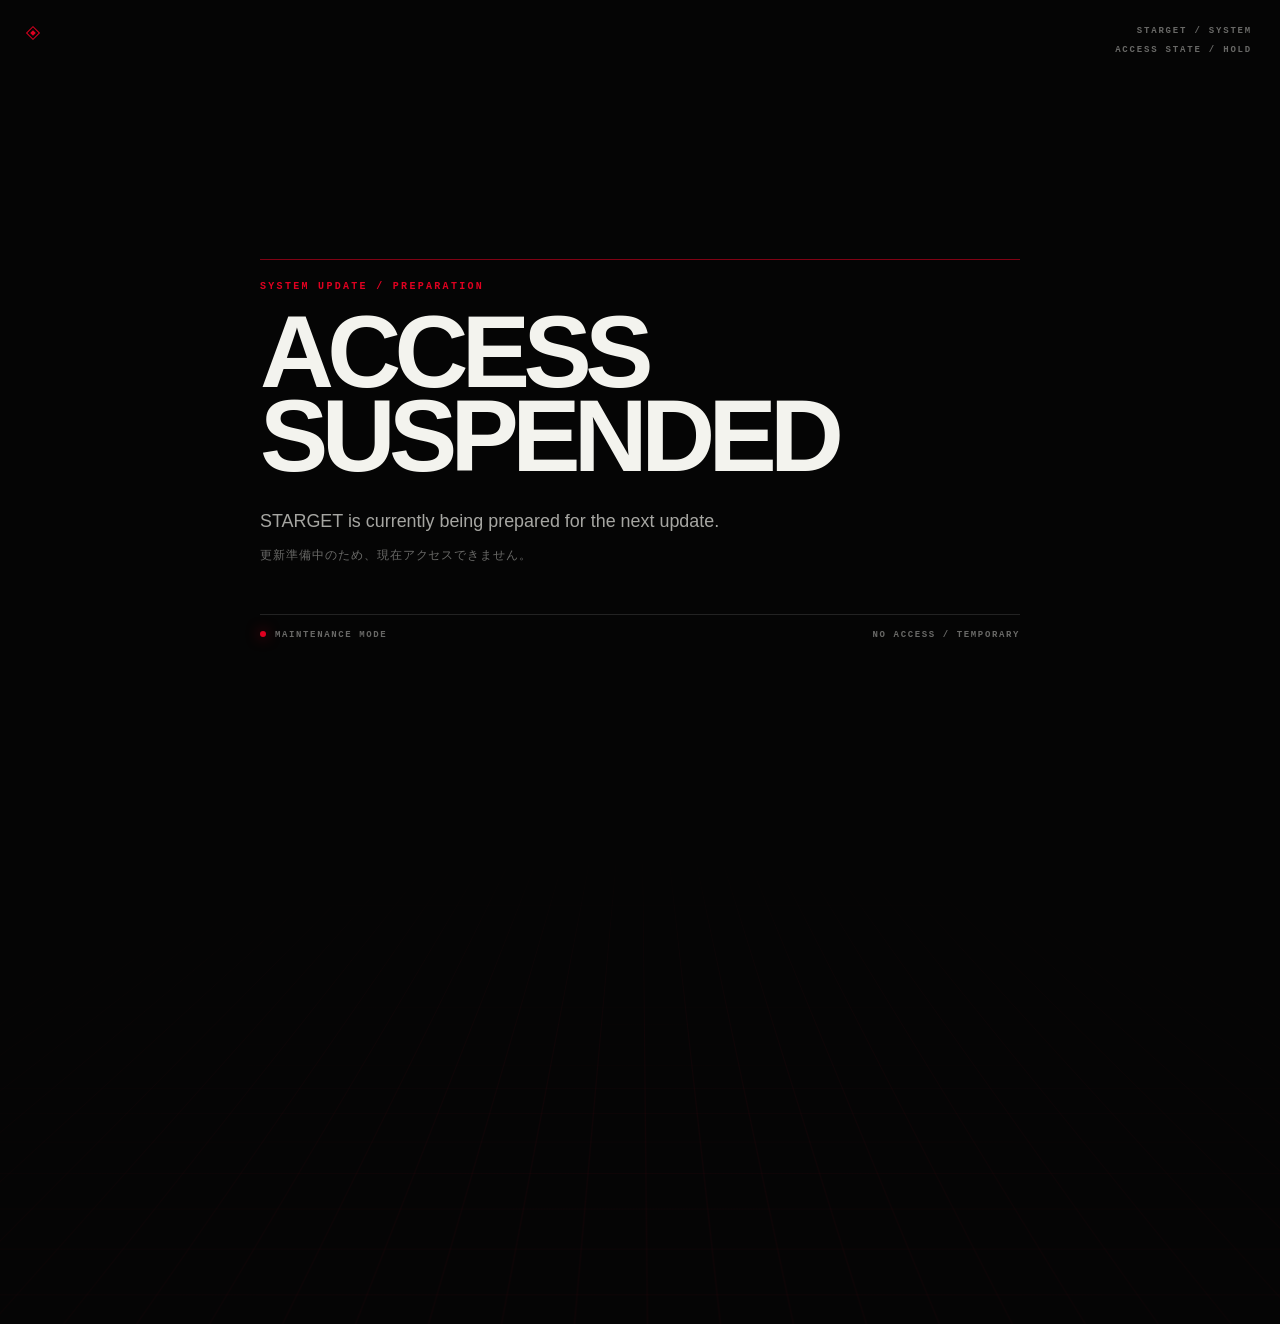
==== commit 825ce962: "404" ====
--- a/index.html
+++ b/index.html
@@ -4,65 +4,45 @@
   <meta charset="utf-8" />
   <meta name="viewport" content="width=device-width, initial-scale=1" />
   <meta name="theme-color" content="#050505" />
-  <meta name="description" content="STARGET access gate." />
-  <title>STARGET — ACCESS</title>
-  <link rel="stylesheet" href="kairo/styles.css?v=29" />
+  <meta name="robots" content="noindex,nofollow" />
+  <title>STARGET — SYSTEM UPDATE</title>
   <style>
-    html,body{margin:0;min-height:100%;background:#050505}
+    :root{--bg:#050505;--fg:#f3f3ee;--muted:rgba(243,243,238,.42);--line:rgba(255,255,255,.12);--red:#e00020}
+    *{box-sizing:border-box}
+    html,body{margin:0;min-height:100%;background:var(--bg);color:var(--fg);font-family:Arial,Helvetica,sans-serif}
     body{min-height:100svh;overflow:hidden}
-    .welcome-gate{position:fixed!important}
+    .page{position:relative;min-height:100svh;display:grid;place-items:center;padding:28px;isolation:isolate}
+    .grid{position:absolute;inset:-15%;z-index:-2;background-image:linear-gradient(rgba(224,0,32,.05) 1px,transparent 1px),linear-gradient(90deg,rgba(224,0,32,.05) 1px,transparent 1px);background-size:44px 44px;transform:perspective(900px) rotateX(64deg) translateY(34%);transform-origin:center bottom;animation:grid 18s linear infinite;mask-image:radial-gradient(circle at 50% 78%,#000,transparent 66%)}
+    .scan{position:absolute;left:0;right:0;top:-3%;height:1px;background:linear-gradient(90deg,transparent,rgba(224,0,32,.78),transparent);box-shadow:0 0 20px rgba(224,0,32,.28);animation:scan 7.5s ease-in-out infinite}
+    .corner{position:absolute;top:28px;left:28px;width:10px;height:10px;border:1px solid var(--red);transform:rotate(45deg)}
+    .corner:after{content:"";position:absolute;inset:2px;background:var(--red)}
+    .meta{position:absolute;right:28px;top:26px;display:grid;gap:7px;text-align:right;font:600 9px/1.3 ui-monospace,SFMono-Regular,Menlo,monospace;letter-spacing:.2em;color:var(--muted)}
+    .panel{width:min(760px,100%);border-top:1px solid rgba(224,0,32,.56);padding-top:22px}
+    .eyebrow{font:700 10px/1 ui-monospace,SFMono-Regular,Menlo,monospace;letter-spacing:.23em;color:var(--red);margin-bottom:18px}
+    h1{margin:0;font:800 clamp(46px,8vw,104px)/.82 Arial,Helvetica,sans-serif;letter-spacing:-.065em}
+    .sub{margin:28px 0 0;max-width:560px;color:rgba(243,243,238,.68);font:500 clamp(14px,1.4vw,18px)/1.7 Arial,Helvetica,sans-serif}
+    .jp{display:block;margin-top:9px;color:var(--muted);font-size:12px;letter-spacing:.08em}
+    .status{margin-top:48px;display:flex;justify-content:space-between;gap:20px;border-top:1px solid var(--line);padding-top:14px;font:600 9px/1.35 ui-monospace,SFMono-Regular,Menlo,monospace;letter-spacing:.18em;color:var(--muted)}
+    .dot{display:inline-block;width:6px;height:6px;margin-right:9px;border-radius:50%;background:var(--red);box-shadow:0 0 14px rgba(224,0,32,.7);animation:pulse 1.8s ease-in-out infinite}
+    @keyframes grid{to{background-position:44px 44px}}
+    @keyframes scan{0%,100%{transform:translateY(0);opacity:0}14%,84%{opacity:1}50%{transform:translateY(96svh)}}
+    @keyframes pulse{50%{opacity:.22;transform:scale(.65)}}
+    @media(max-width:600px){.page{padding:20px}.meta{top:20px;right:20px}.corner{top:22px;left:22px}.status{flex-direction:column;gap:8px}.panel{padding-top:18px}}
+    @media(prefers-reduced-motion:reduce){.grid,.scan,.dot{animation:none}}
   </style>
 </head>
 <body>
-  <div id="welcomeGate" class="welcome-gate" role="dialog" aria-modal="true" aria-label="STARGET welcome access">
-    <div class="welcome-grid" aria-hidden="true"></div>
-    <div class="welcome-scan" aria-hidden="true"></div>
-    <div class="welcome-mark" aria-hidden="true"><span></span></div>
-    <div class="welcome-center">
-      <span class="welcome-index">ENTRY / 000</span>
-      <strong>STARGET</strong>
-      <small>DIGITAL CULTURE / TOKYO</small>
-    </div>
-    <div class="welcome-meta" aria-hidden="true">
-      <span>GATE / ST-01</span>
-      <span>SESSION ACCESS</span>
-    </div>
-    <form id="welcomeForm" class="welcome-access" autocomplete="off">
-      <label for="welcomeCode">ACCESS</label>
-      <div class="welcome-input-line">
-        <input id="welcomeCode" name="welcomeCode" type="password" inputmode="numeric" pattern="[0-9]*" maxlength="4" aria-label="Enter four digit access code" />
-        <button type="submit" aria-label="Enter STARGET">ENTER ↗</button>
-      </div>
-      <span id="welcomeStatus" class="welcome-status">4 DIGIT / REQUIRED</span>
-    </form>
-  </div>
-  <script>
-    (()=>{
-      const ACCESS_CODE='5150';
-      const gate=document.querySelector('#welcomeGate');
-      const form=document.querySelector('#welcomeForm');
-      const input=document.querySelector('#welcomeCode');
-      const status=document.querySelector('#welcomeStatus');
-      sessionStorage.removeItem('stargetWelcomeAccess');
-      window.setTimeout(()=>input?.focus(),450);
-      form?.addEventListener('submit',(event)=>{
-        event.preventDefault();
-        const value=(input?.value||'').trim();
-        if(value===ACCESS_CODE){
-          sessionStorage.setItem('stargetWelcomeAccess','1');
-          gate?.classList.add('welcome-granted');
-          if(status)status.textContent='ACCESS GRANTED / KAIRO';
-          window.setTimeout(()=>location.assign('kairo/'),900);
-          return;
-        }
-        gate?.classList.remove('welcome-denied');
-        void gate?.offsetWidth;
-        gate?.classList.add('welcome-denied');
-        if(status)status.textContent='ACCESS DENIED';
-        if(input){input.value='';input.focus();}
-        window.setTimeout(()=>{if(status)status.textContent='4 DIGIT / REQUIRED'},1100);
-      });
-    })();
-  </script>
+  <main class="page" aria-labelledby="title">
+    <div class="grid" aria-hidden="true"></div>
+    <div class="scan" aria-hidden="true"></div>
+    <div class="corner" aria-hidden="true"></div>
+    <div class="meta" aria-hidden="true"><span>STARGET / SYSTEM</span><span>ACCESS STATE / HOLD</span></div>
+    <section class="panel">
+      <div class="eyebrow">SYSTEM UPDATE / PREPARATION</div>
+      <h1 id="title">ACCESS<br>SUSPENDED</h1>
+      <p class="sub">STARGET is currently being prepared for the next update.<span class="jp">更新準備中のため、現在アクセスできません。</span></p>
+      <div class="status"><span><i class="dot"></i>MAINTENANCE MODE</span><span>NO ACCESS / TEMPORARY</span></div>
+    </section>
+  </main>
 </body>
 </html>
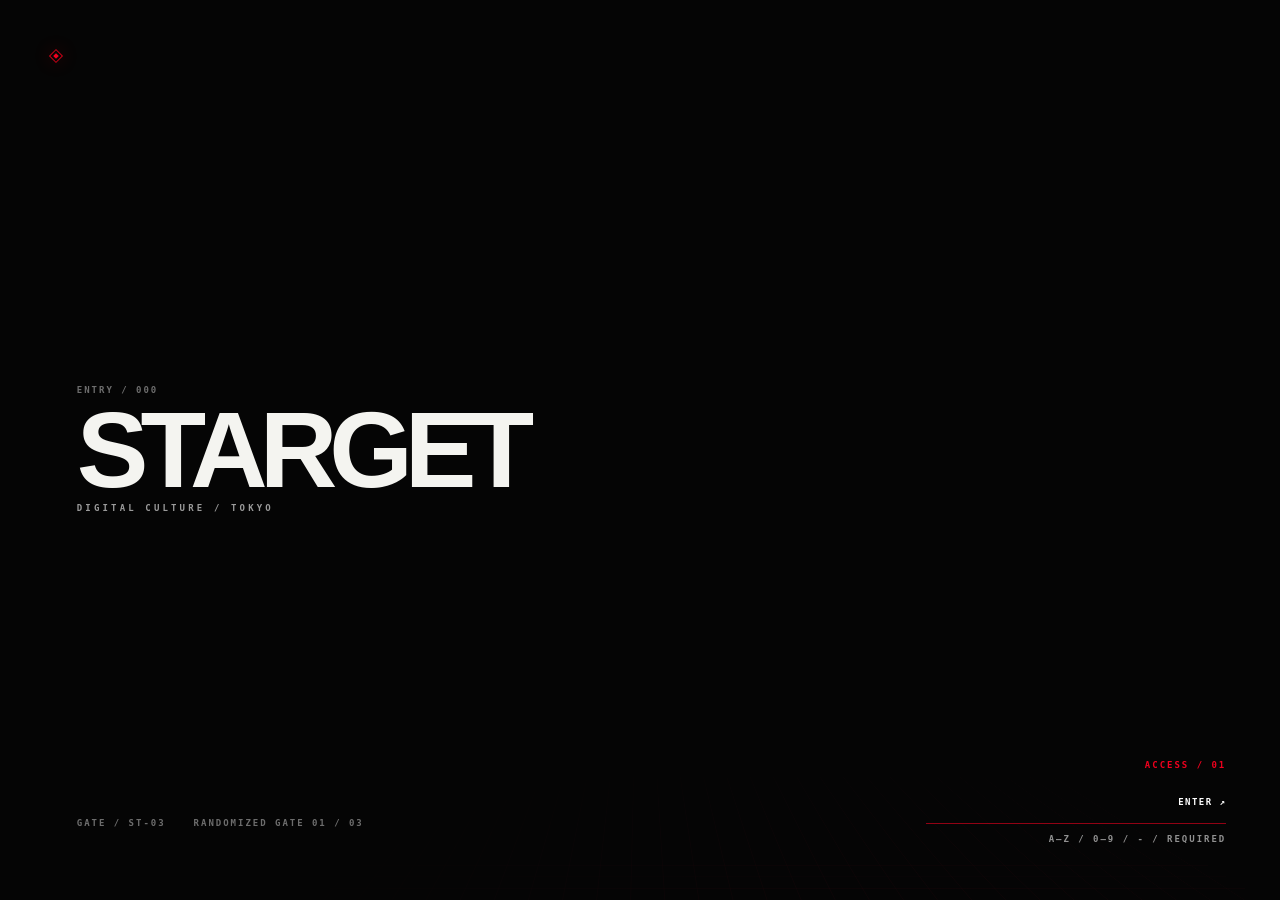
==== commit 5e6bd9b1: "up" ====
--- a/index.html
+++ b/index.html
@@ -4,45 +4,77 @@
   <meta charset="utf-8" />
   <meta name="viewport" content="width=device-width, initial-scale=1" />
   <meta name="theme-color" content="#050505" />
-  <meta name="robots" content="noindex,nofollow" />
-  <title>STARGET — SYSTEM UPDATE</title>
+  <meta name="description" content="STARGET access gate." />
+  <title>STARGET — ACCESS 01</title>
+  <link rel="stylesheet" href="kairo/styles.css?v=36" />
+  <script src="access-core.js?v=36"></script>
+  <script>window.STARGET_GATE_STATE=window.STARGET_ACCESS?.guardGate("pin");</script>
   <style>
-    :root{--bg:#050505;--fg:#f3f3ee;--muted:rgba(243,243,238,.42);--line:rgba(255,255,255,.12);--red:#e00020}
-    *{box-sizing:border-box}
-    html,body{margin:0;min-height:100%;background:var(--bg);color:var(--fg);font-family:Arial,Helvetica,sans-serif}
+    html,body{margin:0;min-height:100%;background:#050505}
     body{min-height:100svh;overflow:hidden}
-    .page{position:relative;min-height:100svh;display:grid;place-items:center;padding:28px;isolation:isolate}
-    .grid{position:absolute;inset:-15%;z-index:-2;background-image:linear-gradient(rgba(224,0,32,.05) 1px,transparent 1px),linear-gradient(90deg,rgba(224,0,32,.05) 1px,transparent 1px);background-size:44px 44px;transform:perspective(900px) rotateX(64deg) translateY(34%);transform-origin:center bottom;animation:grid 18s linear infinite;mask-image:radial-gradient(circle at 50% 78%,#000,transparent 66%)}
-    .scan{position:absolute;left:0;right:0;top:-3%;height:1px;background:linear-gradient(90deg,transparent,rgba(224,0,32,.78),transparent);box-shadow:0 0 20px rgba(224,0,32,.28);animation:scan 7.5s ease-in-out infinite}
-    .corner{position:absolute;top:28px;left:28px;width:10px;height:10px;border:1px solid var(--red);transform:rotate(45deg)}
-    .corner:after{content:"";position:absolute;inset:2px;background:var(--red)}
-    .meta{position:absolute;right:28px;top:26px;display:grid;gap:7px;text-align:right;font:600 9px/1.3 ui-monospace,SFMono-Regular,Menlo,monospace;letter-spacing:.2em;color:var(--muted)}
-    .panel{width:min(760px,100%);border-top:1px solid rgba(224,0,32,.56);padding-top:22px}
-    .eyebrow{font:700 10px/1 ui-monospace,SFMono-Regular,Menlo,monospace;letter-spacing:.23em;color:var(--red);margin-bottom:18px}
-    h1{margin:0;font:800 clamp(46px,8vw,104px)/.82 Arial,Helvetica,sans-serif;letter-spacing:-.065em}
-    .sub{margin:28px 0 0;max-width:560px;color:rgba(243,243,238,.68);font:500 clamp(14px,1.4vw,18px)/1.7 Arial,Helvetica,sans-serif}
-    .jp{display:block;margin-top:9px;color:var(--muted);font-size:12px;letter-spacing:.08em}
-    .status{margin-top:48px;display:flex;justify-content:space-between;gap:20px;border-top:1px solid var(--line);padding-top:14px;font:600 9px/1.35 ui-monospace,SFMono-Regular,Menlo,monospace;letter-spacing:.18em;color:var(--muted)}
-    .dot{display:inline-block;width:6px;height:6px;margin-right:9px;border-radius:50%;background:var(--red);box-shadow:0 0 14px rgba(224,0,32,.7);animation:pulse 1.8s ease-in-out infinite}
-    @keyframes grid{to{background-position:44px 44px}}
-    @keyframes scan{0%,100%{transform:translateY(0);opacity:0}14%,84%{opacity:1}50%{transform:translateY(96svh)}}
-    @keyframes pulse{50%{opacity:.22;transform:scale(.65)}}
-    @media(max-width:600px){.page{padding:20px}.meta{top:20px;right:20px}.corner{top:22px;left:22px}.status{flex-direction:column;gap:8px}.panel{padding-top:18px}}
-    @media(prefers-reduced-motion:reduce){.grid,.scan,.dot{animation:none}}
+    .welcome-gate{position:fixed!important}
   </style>
 </head>
 <body>
-  <main class="page" aria-labelledby="title">
-    <div class="grid" aria-hidden="true"></div>
-    <div class="scan" aria-hidden="true"></div>
-    <div class="corner" aria-hidden="true"></div>
-    <div class="meta" aria-hidden="true"><span>STARGET / SYSTEM</span><span>ACCESS STATE / HOLD</span></div>
-    <section class="panel">
-      <div class="eyebrow">SYSTEM UPDATE / PREPARATION</div>
-      <h1 id="title">ACCESS<br>SUSPENDED</h1>
-      <p class="sub">STARGET is currently being prepared for the next update.<span class="jp">更新準備中のため、現在アクセスできません。</span></p>
-      <div class="status"><span><i class="dot"></i>MAINTENANCE MODE</span><span>NO ACCESS / TEMPORARY</span></div>
-    </section>
-  </main>
+  <div id="welcomeGate" class="welcome-gate" role="dialog" aria-modal="true" aria-label="STARGET welcome access">
+    <div class="welcome-grid" aria-hidden="true"></div>
+    <div class="welcome-scan" aria-hidden="true"></div>
+    <div class="welcome-mark" aria-hidden="true"><span></span></div>
+    <div class="welcome-center">
+      <span id="welcomeIndex" class="welcome-index">ENTRY / 000</span>
+      <strong>STARGET</strong>
+      <small>DIGITAL CULTURE / TOKYO</small>
+    </div>
+    <div class="welcome-meta" aria-hidden="true">
+      <span id="gateMeta">GATE / ST-01</span>
+      <span id="gateRole">PRIMARY ACCESS</span>
+    </div>
+    <form id="welcomeForm" class="welcome-access" autocomplete="off">
+      <label id="accessLabel" for="welcomeCode">ACCESS / 01</label>
+      <div class="welcome-input-line">
+        <input id="welcomeCode" name="welcomeCode" type="password" inputmode="numeric" pattern="[0-9]*" maxlength="4" autocomplete="off" autocapitalize="characters" spellcheck="false" aria-label="Enter first access code" />
+        <button type="submit" aria-label="Enter STARGET">ENTER ↗</button>
+      </div>
+      <span id="welcomeStatus" class="welcome-status">4 DIGIT / REQUIRED</span>
+    </form>
+  </div>
+  <script>
+    (()=>{
+      const ACCESS_CODE='5150';
+      const gateState=window.STARGET_GATE_STATE;
+      if(!gateState)return;
+      const accessNo=window.STARGET_ACCESS.ordinal(gateState);
+      const accessLabel=document.querySelector('#accessLabel');
+      const welcomeIndex=document.querySelector('#welcomeIndex');
+      const gateRole=document.querySelector('#gateRole');
+      if(accessLabel)accessLabel.textContent=`ACCESS / ${accessNo}`;
+      if(welcomeIndex)welcomeIndex.textContent=`ENTRY / ${String(gateState.step-1).padStart(3,'0')}`;
+      if(gateRole)gateRole.textContent=`RANDOMIZED GATE ${accessNo} / 03`;
+      const gate=document.querySelector('#welcomeGate');
+      const form=document.querySelector('#welcomeForm');
+      const input=document.querySelector('#welcomeCode');
+      const status=document.querySelector('#welcomeStatus');
+
+      const deny=()=>{
+        gate?.classList.remove('welcome-denied');
+        void gate?.offsetWidth;
+        gate?.classList.add('welcome-denied');
+        if(status)status.textContent=`ACCESS ${accessNo} DENIED`;
+        if(input){input.value='';input.focus();}
+        window.setTimeout(()=>{if(status)status.textContent='4 DIGIT / REQUIRED';},1100);
+      };
+
+      window.setTimeout(()=>input?.focus(),450);
+      input?.addEventListener('input',()=>{input.value=input.value.replace(/\D/g,'');});
+      form?.addEventListener('submit',(event)=>{
+        event.preventDefault();
+        if((input?.value||'').trim()!==ACCESS_CODE){deny();return;}
+        gate?.classList.add('welcome-granted');
+        const next=window.STARGET_ACCESS.completeGate('pin');
+        if(status)status.textContent=`ACCESS ${accessNo} GRANTED / ROUTING`;
+        window.setTimeout(()=>{window.location.href=next;},650);
+      });
+    })();
+  </script>
 </body>
 </html>
--- a/kairo/styles.css
+++ b/kairo/styles.css
@@ -0,0 +1,1015 @@
+:root{--bg:#f5f5f2;--ink:#080808;--red:#e60012;--line:rgba(8,8,8,.14);--pad:clamp(28px,5vw,84px)}
+*{box-sizing:border-box}html{scroll-behavior:smooth}body{margin:0;background:var(--bg);color:var(--ink);font-family:Arial,"Helvetica Neue",Helvetica,sans-serif;overflow-x:hidden}a{color:inherit;text-decoration:none}button{font:inherit}img{display:block;max-width:100%}
+.noise{position:fixed;inset:0;z-index:999;pointer-events:none;opacity:.035;background-image:url("data:image/svg+xml,%3Csvg viewBox='0 0 180 180' xmlns='http://www.w3.org/2000/svg'%3E%3Cfilter id='n'%3E%3CfeTurbulence type='fractalNoise' baseFrequency='.82' numOctaves='2' stitchTiles='stitch'/%3E%3C/filter%3E%3Crect width='100%25' height='100%25' filter='url(%23n)' opacity='.45'/%3E%3C/svg%3E")}
+.cursor-dot{position:fixed;width:8px;height:8px;border-radius:50%;background:var(--red);z-index:1000;pointer-events:none;transform:translate(-50%,-50%);mix-blend-mode:multiply;transition:width .2s,height .2s}
+.site-header{position:fixed;top:0;left:0;width:100%;height:72px;z-index:100;display:grid;grid-template-columns:1fr auto 1fr;align-items:center;padding:0 var(--pad);font-size:9px;letter-spacing:.18em;text-transform:uppercase;mix-blend-mode:difference;color:#fff}.brand-mini{justify-self:start;display:flex;align-items:center;gap:10px;font-weight:800}.header-center{justify-self:center;white-space:nowrap;display:flex;align-items:center;gap:8px;font-variant-numeric:tabular-nums}.brand-mark{width:11px;height:11px;background:var(--red);display:block}.menu-btn{justify-self:end;border:0;background:transparent;color:inherit;cursor:pointer;letter-spacing:.18em;font-size:9px}
+.menu-panel{position:fixed;inset:0;background:#050505;color:white;z-index:300;transform:translateY(-101%);transition:transform .65s cubic-bezier(.77,0,.175,1);padding:var(--pad);display:flex;align-items:center}.menu-panel.open{transform:translateY(0)}.menu-close{position:absolute;right:var(--pad);top:34px;background:none;border:0;color:white;letter-spacing:.16em;font-size:9px;cursor:pointer}.menu-grid{display:flex;flex-direction:column;gap:14px}.menu-grid a{font-size:clamp(36px,6vw,96px);font-weight:800;letter-spacing:-.055em;line-height:.92}.menu-grid a span{font-size:9px;color:var(--red);letter-spacing:.15em;margin-right:18px;vertical-align:middle}
+.hero{min-height:100svh;position:relative;overflow:hidden;background:#f7f7f5;display:grid;place-items:center}.hero-spacious{padding:12svh 0}.hero-bg{position:absolute;inset:0;background-image:url('assets/hero-top-background-v4.png');background-repeat:no-repeat;background-position:center 39%;background-size:cover;opacity:.985;transform:translateY(-8%) scale(1.17);transform-origin:center center;filter:contrast(1.03)}.hero-overlay{position:absolute;inset:0;background:linear-gradient(90deg,rgba(245,245,242,.76),rgba(245,245,242,.30) 34%,rgba(245,245,242,.09) 64%,rgba(245,245,242,.32));pointer-events:none}.hero-main{position:relative;z-index:3;width:min(45vw,840px);display:flex;justify-content:center;align-items:center}.hero-logo-card{width:100%;filter:drop-shadow(0 34px 72px rgba(0,0,0,.22))}.hero-meta{position:absolute;z-index:4;display:flex;align-items:flex-start;gap:12px;font-size:10px;letter-spacing:.12em;text-transform:uppercase}.hero-meta strong{font-size:11px;letter-spacing:.1em}.hero-meta span{font-size:10px;opacity:.85}.hero-meta-left{left:var(--pad);top:128px}.hero-meta-right{right:var(--pad);top:168px;display:flex;flex-direction:column;gap:8px;align-items:flex-start;text-align:left}.hero-small-red{color:var(--red);font-size:11px;font-weight:800;letter-spacing:.18em}.meta-chip{width:18px;height:18px;background:var(--red);display:inline-block;flex:none;margin-top:2px}.hero-anchors{position:absolute;right:10vw;bottom:24vh;z-index:4;display:flex;flex-direction:column;gap:30px;font-size:10px;letter-spacing:.14em;text-transform:uppercase;color:var(--red)}.hero-tech{position:absolute;z-index:4;display:flex;gap:18px;flex-wrap:wrap;font-size:8px;letter-spacing:.18em;text-transform:uppercase;color:#111;background:rgba(245,245,242,.26);border:1px solid rgba(8,8,8,.12);backdrop-filter:blur(6px);padding:8px 12px;font-variant-numeric:tabular-nums}.hero-tech b{font-weight:800}.hero-tech-bottom{left:var(--pad);bottom:88px}.hero-bottom-note{position:absolute;left:var(--pad);bottom:34px;z-index:4;display:flex;gap:30px;font-size:8px;letter-spacing:.18em;text-transform:uppercase}.scroll-cue{position:absolute;right:var(--pad);bottom:34px;z-index:4;font-size:8px;letter-spacing:.2em;font-weight:700;text-transform:uppercase}.hero-line{position:absolute;z-index:2;background:var(--red);opacity:.74}.line-a{width:21vw;height:1px;left:5vw;top:28%}.line-b{width:14vw;height:1px;right:9vw;top:37%}.line-c{width:1px;height:18vh;right:6vw;bottom:16%}.hero-dot{position:absolute;z-index:3;width:9px;height:9px;border-radius:50%;background:var(--red)}.dot-a{left:14vw;top:28%}.dot-b{right:5.75vw;bottom:31%}
+.section-pad{padding:clamp(140px,14vw,240px) var(--pad)}.section-head{display:grid;grid-template-columns:48px auto;align-items:end;border-top:1px solid var(--line);padding-top:14px;margin-bottom:64px}.section-head span{font-size:9px;color:var(--red);font-weight:800}.section-head h2{font-size:clamp(34px,4vw,66px);margin:0;letter-spacing:-.05em}.section-head.light{border-color:rgba(255,255,255,.16)}
+.dark-section{background:#050505;color:#f4f4f2}
+.model-ui{display:flex;flex-direction:column;gap:26px}.model-topbar{display:flex;justify-content:space-between;align-items:center;font-size:9px;letter-spacing:.16em;color:#bbb;text-transform:uppercase}.model-status{display:flex;align-items:center;gap:10px}.status-dot{width:8px;height:8px;border-radius:50%;background:var(--red);display:inline-block;animation:pulse 1.6s infinite}.model-stage{display:grid;grid-template-columns:220px minmax(0,1fr) 220px;gap:28px;align-items:stretch}.model-sidepanel{display:flex;flex-direction:column;gap:18px;justify-content:center}.panel-block{border:1px solid rgba(255,255,255,.12);padding:18px;background:rgba(255,255,255,.02);min-height:96px;display:flex;flex-direction:column;justify-content:space-between}.panel-label{font-size:8px;letter-spacing:.18em;color:#898989;text-transform:uppercase}.panel-block strong{font-size:14px;letter-spacing:.08em;color:#f4f4f2;text-transform:uppercase;line-height:1.2}.model-frame-wrap{position:relative;min-height:760px}.stage-line{position:absolute;background:var(--red);opacity:.7}.stage-line-h1{left:-10px;right:-10px;top:42px;height:1px}.stage-line-h2{left:10%;right:10%;bottom:42px;height:1px}.stage-line-v1{left:42px;top:-10px;bottom:-10px;width:1px}.stage-line-v2{right:42px;top:10%;bottom:10%;width:1px}.stage-dot{position:absolute;width:8px;height:8px;border-radius:50%;background:var(--red);z-index:2}.stage-dot-a{left:38px;top:38px}.stage-dot-b{right:38px;bottom:38px}.model-frame{height:100%;position:relative;border:1px solid rgba(255,255,255,.14);background:radial-gradient(circle at 50% 45%,#252525,#090909 58%,#030303);overflow:hidden}model-viewer{width:100%;height:100%;--poster-color:transparent}.model-loading{height:100%;display:grid;place-items:center;color:white;font-size:9px;letter-spacing:.2em}.model-crosshair{position:absolute;left:50%;top:50%;transform:translate(-50%,-50%);color:var(--red);font-size:32px;pointer-events:none}.model-label{position:absolute;font-size:8px;letter-spacing:.18em;color:var(--red);pointer-events:none}.label-a{top:8%;left:6%}.label-b{bottom:8%;right:6%}.label-c{top:8%;right:6%}.model-loader{position:absolute;inset:0;z-index:8;display:grid;place-items:center;background:#050505;transition:opacity .45s ease,visibility .45s ease}.model-loader.done{opacity:0;visibility:hidden}.model-loader-poster{position:absolute;inset:0;width:100%;height:100%;object-fit:cover;filter:blur(1.8px) brightness(.55)}.model-loader-overlay{position:absolute;inset:0;background:linear-gradient(180deg,rgba(5,5,5,.32),rgba(5,5,5,.82))}.model-loader-panel{position:relative;z-index:2;display:flex;flex-direction:column;align-items:center;gap:14px;padding:26px 30px;background:rgba(0,0,0,.36);border:1px solid rgba(255,255,255,.1);backdrop-filter:blur(8px)}.model-loader-label,.model-loader-value{font-size:9px;letter-spacing:.22em;text-transform:uppercase;color:#f4f4f2}.model-loader-hint{font-size:8px;letter-spacing:.12em;color:#bdbdbd;text-transform:none;text-align:center;max-width:320px;line-height:1.45}.model-loader-bar{width:min(38vw,360px);height:8px;border:1px solid rgba(255,255,255,.18);padding:1px}.model-loader-bar span{display:block;height:100%;width:0;background:linear-gradient(90deg,var(--red),#ff6b74)}.model-controls{display:flex;flex-wrap:wrap;gap:10px;justify-content:center}.model-btn{background:transparent;color:#f4f4f2;border:1px solid rgba(255,255,255,.18);padding:10px 14px;font-size:9px;letter-spacing:.18em;text-transform:uppercase;cursor:pointer;transition:background .25s,border-color .25s,color .25s}.model-btn:hover,.model-btn.active{background:rgba(230,0,18,.12);border-color:rgba(230,0,18,.72);color:white}
+.work-grid{display:grid;grid-template-columns:1.58fr .94fr;gap:24px}.airy-grid .work-card{min-height:620px}.airy-grid .work-card-wide{min-height:820px}.work-card{position:relative;background:#ddd;overflow:hidden}.work-card img{width:100%;height:100%;object-fit:cover;transition:transform .9s cubic-bezier(.2,.7,.2,1),filter .5s}.work-card:hover img{transform:scale(1.02);filter:contrast(1.04)}.work-meta{position:absolute;left:20px;right:20px;bottom:18px;display:flex;justify-content:space-between;align-items:end;color:white;text-shadow:0 1px 12px rgba(0,0,0,.45)}.work-meta span{font-size:8px;letter-spacing:.14em;color:var(--red)}.work-meta strong{font-size:10px;letter-spacing:.14em}
+.reference-split{display:grid;grid-template-columns:1fr 1fr;min-height:950px}.split-panel{display:block;position:relative;overflow:hidden}.split-dark{background:#050505;color:#fff}.split-light{background:#f1f1ee;color:#0b0b0b}.split-inner{height:100%;padding:92px 76px 68px;display:flex;flex-direction:column;justify-content:center;align-items:flex-start}.split-logo{max-width:82%;object-fit:contain;margin-bottom:130px}.split-main{max-width:72%}.split-lab{max-width:92%}.split-meta-id{font-size:9px;letter-spacing:.18em;color:var(--red);margin-bottom:12px}.split-inner h2{font-size:clamp(40px,5vw,64px);line-height:.94;letter-spacing:-.05em;margin:0 0 12px}.split-inner p{margin:0 0 28px;font-size:8px;letter-spacing:.2em;text-transform:uppercase}.split-link{font-size:9px;letter-spacing:.18em;border-bottom:1px solid;padding-bottom:6px}.split-link.dark{border-color:#111}
+.project-card{display:grid;grid-template-columns:70px 1fr auto;align-items:center;padding:40px 0;border-top:1px solid var(--line);border-bottom:1px solid var(--line);transition:padding .3s,background .3s}.project-card:hover{padding-left:18px;padding-right:18px;background:#ececea}.project-card span,.project-card i{font-size:9px;letter-spacing:.16em;font-style:normal}.project-card span{color:var(--red)}.project-card strong{font-size:clamp(34px,5vw,82px);letter-spacing:-.05em}
+.track-list{border-top:1px solid rgba(255,255,255,.2)}.track{width:100%;display:grid;grid-template-columns:60px 1fr auto;align-items:center;padding:22px 0;border:0;border-bottom:1px solid rgba(255,255,255,.2);background:none;color:white;text-align:left;cursor:pointer}.track span,.track i{font-style:normal;font-size:8px;letter-spacing:.16em}.track span{color:var(--red)}.track strong{font-size:clamp(22px,2.6vw,44px);letter-spacing:-.03em}.track:hover{padding-left:12px}.player-stub{margin-top:32px;font-size:8px;letter-spacing:.16em}.pulse{display:inline-block;width:7px;height:7px;border-radius:50%;background:var(--red);margin-right:9px;animation:pulse 1.5s infinite}@keyframes pulse{50%{opacity:.25;transform:scale(.65)}}
+.community-grid{display:grid;grid-template-columns:minmax(240px,.44fr) minmax(0,1fr);gap:34px}.community-side{display:flex;flex-direction:column;gap:20px}.fanart-feature{min-height:300px;padding:28px;border:1px solid var(--line);display:flex;flex-direction:column;justify-content:space-between;background:linear-gradient(180deg,#fff,#f1f1ee)}.fanart-feature .fanart-num{font-size:9px;color:var(--red);letter-spacing:.18em}.fanart-feature strong{font-size:clamp(38px,5vw,84px);letter-spacing:-.06em;line-height:.9}.fanart-feature p{margin:0;font-size:10px;letter-spacing:.24em;text-transform:uppercase}.fanart-cardlist{display:grid;gap:12px}.fanart-mini-card{border:1px solid var(--line);padding:16px 18px;background:#fbfbf8;display:flex;justify-content:space-between;align-items:center;gap:12px}.fanart-mini-card span{font-size:8px;letter-spacing:.18em;color:#777;text-transform:uppercase}.fanart-mini-card strong,.fanart-mini-card a{font-size:10px;letter-spacing:.14em;text-transform:uppercase}.community-main{border:1px solid var(--line);background:rgba(255,255,255,.48);min-width:0}.x-live-head{display:flex;justify-content:space-between;align-items:center;padding:18px 22px;border-bottom:1px solid var(--line);gap:14px}.x-live-head strong{font-size:clamp(28px,4vw,68px);letter-spacing:-.06em;line-height:.9}.x-live-head a{font-size:9px;letter-spacing:.16em;border-bottom:1px solid;padding-bottom:5px;white-space:nowrap}.x-widget-shell{padding:18px 18px 8px;min-height:860px}.twitter-timeline{width:100%!important}
+.contact-hero{min-height:100svh;background:#050505;color:#fff;display:flex;align-items:center}.contact-wrap{padding:120px var(--pad) 90px;display:flex;flex-direction:column;align-items:flex-start}.contact-mini{font-size:10px;letter-spacing:.18em;text-transform:uppercase;margin-bottom:30px}.contact-hero h2{font-size:clamp(96px,15vw,250px);line-height:.86;letter-spacing:-.09em;margin:0 0 34px}.contact-hero h2 span{color:var(--red)}.contact-tags{display:flex;gap:34px;flex-wrap:wrap;font-size:10px;letter-spacing:.2em;text-transform:uppercase;margin-bottom:44px}.contact-link{font-size:10px;letter-spacing:.18em;border-bottom:1px solid;padding-bottom:6px}
+footer{background:#050505;color:#9d9d9d;display:flex;justify-content:space-between;padding:22px var(--pad);font-size:8px;letter-spacing:.16em;border-top:1px solid #1d1d1d}.footer-dot{display:inline-block;width:7px;height:7px;background:var(--red);border-radius:50%;margin-left:10px}.reveal{opacity:0;transform:translateY(24px);transition:opacity .8s ease,transform .8s cubic-bezier(.2,.7,.2,1)}.reveal.on{opacity:1;transform:none}
+@media(max-width:1200px){.model-stage{grid-template-columns:1fr;gap:18px}.model-sidepanel{display:grid;grid-template-columns:repeat(3,1fr)}.model-frame-wrap{min-height:620px}.reference-split{grid-template-columns:1fr}.split-inner{min-height:620px}.community-grid{grid-template-columns:1fr}.x-widget-shell{min-height:700px}}
+@media(max-width:900px){.cursor-dot{display:none}.site-header{grid-template-columns:1fr auto}.header-center{display:none}.hero{place-items:center}.hero-overlay{background:linear-gradient(180deg,rgba(245,245,242,.38),rgba(245,245,242,.16) 45%,rgba(245,245,242,.38))}.hero-main{width:min(82vw,560px)}.hero-meta-left{top:96px}.hero-meta-right{display:none}.hero-anchors{display:none}.hero-bottom-note{left:var(--pad);right:var(--pad);bottom:68px;flex-direction:column;gap:10px}.scroll-cue{bottom:34px}.hero-line{display:none}.section-pad{padding:100px var(--pad)}.section-head{grid-template-columns:34px 1fr;margin-bottom:40px}.model-topbar{flex-direction:column;align-items:flex-start;gap:10px}.model-sidepanel{grid-template-columns:1fr}.model-frame-wrap{min-height:72svh}.model-loader-bar{width:min(70vw,300px)}.model-controls{gap:8px;justify-content:flex-start}.work-grid,.reference-split{grid-template-columns:1fr}.airy-grid .work-card,.airy-grid .work-card-wide{min-height:520px}.split-inner{padding:70px 38px 52px}.split-logo{margin-bottom:72px;max-width:86%}.split-main{max-width:78%}.split-lab{max-width:86%}.split-inner h2{font-size:46px}.x-live-head{flex-direction:column;align-items:flex-start;gap:18px}.x-widget-shell{min-height:560px}.contact-wrap{padding:100px var(--pad) 80px}.contact-hero h2{font-size:72px}.contact-tags{gap:16px}footer{flex-direction:column;gap:10px}}
+@media(prefers-reduced-motion:reduce){*{scroll-behavior:auto!important;animation:none!important;transition:none!important}.reveal{opacity:1;transform:none}}
+
+/* V6 adjustments */
+.hero-bg{transform:scale(1.115)}
+.split-inner{align-items:center;text-align:center}
+.split-logo{width:auto;max-width:78%;max-height:260px;margin:0 auto 110px}
+.split-main{max-width:68%}.split-lab{max-width:78%}
+.contact-hero h2{font-size:clamp(62px,9.5vw,158px);line-height:.9;letter-spacing:-.075em}
+.model-retry{border:1px solid rgba(230,0,18,.7);background:rgba(230,0,18,.12);color:#fff;padding:10px 16px;font-size:9px;letter-spacing:.18em;cursor:pointer}
+.model-frame model-viewer{position:relative;z-index:1}
+.track{transition:padding .25s,background .25s}.track.active{padding-left:12px;background:rgba(230,0,18,.08)}.track.active i{color:var(--red)}
+.audio-player{margin-top:34px;border:1px solid rgba(255,255,255,.18);padding:24px;background:rgba(255,255,255,.025)}
+.player-header{display:grid;grid-template-columns:auto 1fr auto;align-items:center;gap:14px;padding-bottom:22px;border-bottom:1px solid rgba(255,255,255,.14)}
+.player-header>div{display:flex;flex-direction:column;gap:6px}.player-label,.player-state{font-size:8px;letter-spacing:.18em;color:#888}.player-header strong{font-size:clamp(18px,2vw,30px);letter-spacing:.04em}.player-state{color:#fff}
+.player-controls{display:grid;grid-template-columns:116px 1fr;gap:26px;align-items:center;padding-top:24px}.play-toggle{height:52px;border:1px solid var(--red);background:transparent;color:#fff;font-size:10px;letter-spacing:.2em;cursor:pointer}.play-toggle:hover,.play-toggle.playing{background:var(--red)}
+.timeline-wrap{min-width:0}.seek-bar{width:100%;appearance:none;height:3px;background:linear-gradient(to right,var(--red) 0%,var(--red) var(--seek,0%),rgba(255,255,255,.2) var(--seek,0%),rgba(255,255,255,.2) 100%);cursor:pointer}.seek-bar::-webkit-slider-thumb{appearance:none;width:13px;height:13px;border-radius:50%;background:#fff;border:3px solid var(--red)}.seek-bar::-moz-range-thumb{width:9px;height:9px;border-radius:50%;background:#fff;border:3px solid var(--red)}
+.time-row{display:flex;justify-content:space-between;margin-top:10px;font-size:9px;letter-spacing:.14em;color:#aaa;font-variant-numeric:tabular-nums}
+@media(max-width:900px){.hero-bg{transform:scale(1.1)}.split-inner{align-items:center}.split-logo{margin-bottom:64px;max-width:84%;max-height:190px}.split-main{max-width:72%}.split-lab{max-width:84%}.contact-hero h2{font-size:clamp(54px,15vw,96px)}.player-controls{grid-template-columns:1fr;gap:18px}.play-toggle{width:100%}}
+
+
+
+
+/* V8 adjustments */
+.hero-main{margin-top:1.6vh}
+.split-inner{align-items:center;text-align:center}
+.split-logo{width:auto;max-height:320px;margin:0 auto 96px}
+.split-main{max-width:82%}
+.split-lab{max-width:92%}
+.contact-hero h2{font-size:clamp(62px,9.5vw,158px);line-height:.9;letter-spacing:-.075em}
+.track{transition:padding .25s,background .25s}.track.active{padding-left:12px;background:rgba(230,0,18,.08)}.track.active i{color:var(--red)}
+.audio-player{margin-top:34px;border:1px solid rgba(255,255,255,.18);padding:24px;background:rgba(255,255,255,.025)}
+.player-header{display:grid;grid-template-columns:auto 1fr auto;align-items:center;gap:14px;padding-bottom:22px;border-bottom:1px solid rgba(255,255,255,.14)}
+.player-header>div{display:flex;flex-direction:column;gap:6px}.player-label,.player-state{font-size:8px;letter-spacing:.18em;color:#888}.player-header strong{font-size:clamp(18px,2vw,30px);letter-spacing:.04em}.player-state{color:#fff}
+.player-controls{display:grid;grid-template-columns:116px 1fr;gap:26px;align-items:center;padding-top:24px}.play-toggle{height:52px;border:1px solid var(--red);background:transparent;color:#fff;font-size:10px;letter-spacing:.2em;cursor:pointer}.play-toggle:hover,.play-toggle.playing{background:var(--red)}
+.timeline-wrap{min-width:0}.seek-bar{width:100%;appearance:none;height:3px;background:linear-gradient(to right,var(--red) 0%,var(--red) var(--seek,0%),rgba(255,255,255,.2) var(--seek,0%),rgba(255,255,255,.2) 100%);cursor:pointer}.seek-bar::-webkit-slider-thumb{appearance:none;width:13px;height:13px;border-radius:50%;background:#fff;border:3px solid var(--red)}.seek-bar::-moz-range-thumb{width:9px;height:9px;border-radius:50%;background:#fff;border:3px solid var(--red)}
+.time-row{display:flex;justify-content:space-between;margin-top:10px;font-size:9px;letter-spacing:.14em;color:#aaa;font-variant-numeric:tabular-nums}
+@media(max-width:900px){.hero-bg{background-position:center 37%;transform:translateY(-5%) scale(1.13)}.hero-tech{font-size:7px;gap:12px;padding:7px 10px}.hero-tech-bottom{bottom:102px;left:var(--pad);right:var(--pad)}.hero-bottom-note{bottom:84px}.split-inner{align-items:center}.split-logo{margin-bottom:56px;max-width:88%;max-height:220px}.split-main{max-width:82%}.split-lab{max-width:94%}.contact-hero h2{font-size:clamp(54px,15vw,96px)}.player-controls{grid-template-columns:1fr;gap:18px}.play-toggle{width:100%}}
+
+
+/* V10 portfolio sections */
+.section-copy{max-width:760px;margin:-18px 0 40px;font-size:11px;letter-spacing:.08em;line-height:1.8;color:rgba(255,255,255,.72)}
+.process .section-copy,.livevisual .section-copy{color:#555}
+.films-list{display:grid;gap:22px}
+.film-card{position:relative;min-height:56vh;border:1px solid rgba(255,255,255,.14);overflow:hidden;background:#090909}
+.film-media,.film-media video{position:absolute;inset:0;width:100%;height:100%}
+.film-media video{object-fit:cover;opacity:.82;transition:transform .7s ease,opacity .35s ease,filter .35s ease;filter:saturate(.86) brightness(.84)}
+.film-card::after{content:'';position:absolute;inset:0;background:linear-gradient(180deg,rgba(0,0,0,.06),rgba(0,0,0,.18) 35%,rgba(0,0,0,.72) 100%);pointer-events:none}
+.film-card:hover video{transform:scale(1.02);opacity:1;filter:saturate(1) brightness(.95)}
+.film-info{position:absolute;left:28px;right:28px;bottom:24px;z-index:2;display:grid;grid-template-columns:auto 1fr auto auto;gap:18px;align-items:end;color:#fff;text-transform:uppercase}
+.film-info span,.film-info p,.film-info i,.film-info b{font-style:normal;font-size:9px;letter-spacing:.18em}
+.film-info span{color:var(--red)}
+.film-info strong{font-size:clamp(30px,5vw,72px);line-height:.94;letter-spacing:-.06em}
+.film-info p{align-self:end;color:#dedede}
+.film-info b{padding-bottom:6px;border-bottom:1px solid rgba(255,255,255,.9)}
+.process-grid{display:grid;grid-template-columns:repeat(4,1fr);gap:18px}
+.process-card{border:1px solid var(--line);background:#fbfbf8;padding:14px;display:flex;flex-direction:column;gap:14px;min-width:0}
+.process-card video{width:100%;aspect-ratio:4/5;object-fit:cover;background:#111}
+.process-card span{font-size:8px;letter-spacing:.18em;color:var(--red);text-transform:uppercase}
+.process-card strong{font-size:clamp(24px,2.5vw,36px);letter-spacing:-.05em;line-height:1}
+.objects-layout{display:grid;grid-template-columns:340px minmax(0,1fr);gap:28px;align-items:stretch}
+.objects-grid{display:grid;gap:12px}
+.object-card{width:100%;border:1px solid rgba(255,255,255,.15);background:rgba(255,255,255,.02);color:#fff;padding:18px 20px;display:grid;grid-template-columns:auto 1fr auto;gap:14px;align-items:end;text-align:left;cursor:pointer}
+.object-card span,.object-card i{font-size:8px;letter-spacing:.18em;font-style:normal;text-transform:uppercase}
+.object-card span{color:var(--red)}
+.object-card strong{font-size:24px;letter-spacing:-.04em}
+.object-card.active,.object-card:hover{border-color:rgba(230,0,18,.75);background:rgba(230,0,18,.08)}
+.objects-viewer-wrap{border:1px solid rgba(255,255,255,.14);background:linear-gradient(180deg,#111,#050505);display:grid;grid-template-rows:auto 1fr;min-height:760px}
+.objects-meta{padding:22px 24px 0;color:#f4f4f2;display:grid;gap:10px;text-transform:uppercase}
+.objects-meta span,.objects-meta i{font-size:9px;letter-spacing:.18em;color:var(--red);font-style:normal}
+.objects-meta strong{font-size:clamp(42px,4vw,68px);line-height:.92;letter-spacing:-.06em}
+.objects-meta p{margin:0;color:#c6c6c6;font-size:11px;letter-spacing:.06em;line-height:1.7;text-transform:none;max-width:520px}
+.objects-viewer-frame{position:relative;min-height:620px;padding:24px}
+.objects-viewer-frame model-viewer{width:100%;height:100%;background:radial-gradient(circle at 50% 45%,#252525,#090909 58%,#030303);border:1px solid rgba(255,255,255,.08)}
+.objects-coming{position:absolute;inset:24px;z-index:3;display:grid;place-items:center;background:rgba(0,0,0,.54);backdrop-filter:blur(6px);color:#fff;font-size:10px;letter-spacing:.18em;text-transform:uppercase;border:1px solid rgba(255,255,255,.12)}
+.live-grid{display:grid;grid-template-columns:repeat(4,1fr);gap:18px}
+.live-card{border:1px solid var(--line);background:#fbfbf8;min-height:180px;padding:20px;display:flex;flex-direction:column;justify-content:space-between;gap:16px;text-transform:uppercase}
+.live-card span{font-size:8px;letter-spacing:.18em;color:var(--red)}
+.live-card strong{font-size:clamp(22px,2.6vw,34px);letter-spacing:-.04em;line-height:1}
+.live-card b{font-size:clamp(22px,3vw,44px);letter-spacing:.02em;line-height:1.1;font-variant-numeric:tabular-nums}
+.live-card.wide{grid-column:span 2}
+@media(max-width:1200px){.process-grid{grid-template-columns:repeat(2,1fr)}.live-grid{grid-template-columns:repeat(2,1fr)}.objects-layout{grid-template-columns:1fr}.objects-viewer-wrap{min-height:640px}}
+@media(max-width:900px){.section-copy{margin:-12px 0 28px;font-size:10px}.film-card{min-height:46vh}.film-info{grid-template-columns:1fr;gap:8px}.film-info strong{font-size:40px}.process-grid,.live-grid{grid-template-columns:1fr}.live-card.wide{grid-column:auto}.objects-viewer-wrap{min-height:560px}.objects-viewer-frame{min-height:420px;padding:16px}.objects-coming{inset:16px}.object-card strong{font-size:20px}}
+
+
+/* V11 empty-state refinements */
+.menu-panel{visibility:hidden;pointer-events:none}
+.menu-panel.open{visibility:visible;pointer-events:auto}
+.film-empty{min-height:52vh;background:#080808;border-color:rgba(255,255,255,.12)}
+.film-empty::after{background:linear-gradient(180deg,rgba(255,255,255,.01),rgba(0,0,0,.16))}
+.film-placeholder{position:absolute;inset:0;display:grid;place-items:center;background:linear-gradient(135deg,#0a0a0a,#050505)}
+.film-placeholder::before,.process-media-empty::before,.object-placeholder::before{content:'';position:absolute;inset:18px;border:1px solid rgba(255,255,255,.05);pointer-events:none}
+.film-placeholder span,.object-placeholder span{font-size:8px;letter-spacing:.22em;color:rgba(255,255,255,.35)}
+.film-info-empty{grid-template-columns:auto 1fr;align-items:end}
+.film-info-empty strong{justify-self:start}
+.process-media-empty{position:relative;width:100%;aspect-ratio:4/5;background:#111;border:1px solid rgba(8,8,8,.08);overflow:hidden}
+.process-media-empty::before{border-color:rgba(8,8,8,.06)}
+.object-placeholder-grid{display:grid;grid-template-columns:repeat(2,minmax(0,1fr));gap:18px}
+.object-placeholder-card{border:1px solid rgba(255,255,255,.14);background:#090909;padding:14px;min-width:0}
+.object-placeholder{position:relative;aspect-ratio:16/10;display:grid;place-items:center;background:linear-gradient(135deg,#0b0b0b,#050505);overflow:hidden}
+.object-placeholder-meta{display:flex;align-items:end;justify-content:space-between;gap:16px;padding:16px 4px 4px;text-transform:uppercase}
+.object-placeholder-meta span{font-size:8px;letter-spacing:.18em;color:var(--red)}
+.object-placeholder-meta strong{font-size:clamp(24px,3vw,42px);letter-spacing:-.05em;color:#f4f4f2}
+.live-grid-compact{grid-template-columns:repeat(4,1fr)}
+@media(max-width:1200px){.live-grid-compact{grid-template-columns:repeat(2,1fr)}}
+@media(max-width:900px){.film-empty{min-height:42vh}.film-info-empty{grid-template-columns:1fr;gap:8px}.object-placeholder-grid,.live-grid-compact{grid-template-columns:1fr}.object-placeholder-meta strong{font-size:28px}}
+
+
+/* V12 numbering / channel scale / live status */
+.section-head{grid-template-columns:52px minmax(0,1fr)}
+.section-head>span{display:block;width:52px;text-align:left;font-variant-numeric:tabular-nums}
+.split-meta-id{min-width:52px;text-align:center;font-variant-numeric:tabular-nums}
+.split-logo{max-height:380px!important;margin-bottom:76px!important}
+.split-main{max-width:90%!important}
+.split-lab{max-width:98%!important}
+.live-grid-compact{grid-template-columns:repeat(4,minmax(0,1fr))}
+.live-current-card{grid-column:span 2}
+.live-subscriber-card b{font-size:clamp(34px,4.1vw,62px)}
+@media(max-width:1200px){.live-grid-compact{grid-template-columns:repeat(2,minmax(0,1fr))}.live-current-card{grid-column:span 2}.split-logo{max-height:330px!important}}
+@media(max-width:900px){.section-head{grid-template-columns:38px minmax(0,1fr)}.section-head>span{width:38px}.split-logo{max-width:96%!important;max-height:250px!important;margin-bottom:50px!important}.split-main{max-width:92%!important}.split-lab{max-width:100%!important}.live-grid-compact{grid-template-columns:1fr}.live-current-card{grid-column:auto}}
+
+
+/* V13 channel / projects / contact */
+.split-lab{width:min(112%,760px)!important;max-width:none!important;max-height:430px!important;object-fit:contain!important}
+.projects-copy{color:#555!important}
+.project-card-grid{display:grid;grid-template-columns:repeat(2,minmax(0,1fr));gap:18px}
+.project-gallery-card{position:relative;min-height:420px;border:1px solid var(--line);background:#ededeb;padding:24px;display:flex;flex-direction:column;justify-content:space-between;overflow:hidden;transition:transform .35s ease,background .35s ease,border-color .35s ease}
+.project-gallery-card::before{content:'';position:absolute;right:-9%;top:-18%;width:46%;aspect-ratio:1;border:1px solid rgba(230,0,18,.18);border-radius:50%;transition:transform .55s cubic-bezier(.2,.7,.2,1)}
+.project-gallery-card::after{content:'';position:absolute;left:24px;right:24px;top:51%;height:1px;background:rgba(8,8,8,.09)}
+.project-gallery-card:hover{transform:translateY(-4px);background:#e8e8e5;border-color:rgba(230,0,18,.35)}
+.project-gallery-card:hover::before{transform:scale(1.13)}
+.project-card-top,.project-card-bottom{position:relative;z-index:2;display:flex;justify-content:space-between;align-items:center;gap:20px;text-transform:uppercase}
+.project-card-top span,.project-card-top i,.project-card-bottom span,.project-card-bottom b{font-size:8px;letter-spacing:.18em;font-style:normal}
+.project-card-top span,.project-card-bottom span{color:var(--red)}
+.project-card-body{position:relative;z-index:2;display:flex;flex-direction:column;gap:14px;margin-top:auto;margin-bottom:auto}
+.project-card-body small{font-size:8px;letter-spacing:.2em;color:#666}
+.project-card-body strong{font-size:clamp(54px,6.4vw,104px);line-height:.85;letter-spacing:-.075em;font-weight:800}
+.project-card-bottom b{border-bottom:1px solid;padding-bottom:5px}
+.contact-hero{min-height:auto}
+.contact-wrap-expanded{width:100%;padding-top:150px;padding-bottom:110px}
+.contact-intro{width:min(1100px,100%)}
+.contact-availability{display:flex;align-items:center;gap:10px;margin-bottom:24px;font-size:8px;letter-spacing:.2em;color:#a9a9a9;text-transform:uppercase}
+.contact-availability i{display:block;width:7px;height:7px;border-radius:50%;background:var(--red);box-shadow:0 0 0 5px rgba(230,0,18,.08)}
+.contact-lead{max-width:760px;margin:-4px 0 72px;color:#b8b8b8;font-size:clamp(14px,1.35vw,20px);line-height:1.65;letter-spacing:.015em}
+.contact-detail-grid{width:100%;display:grid;grid-template-columns:1fr 1fr 1.15fr;border-top:1px solid rgba(255,255,255,.17);border-bottom:1px solid rgba(255,255,255,.17)}
+.contact-detail{min-height:320px;padding:28px 28px 30px 0;border-right:1px solid rgba(255,255,255,.17);display:flex;flex-direction:column;align-items:flex-start;gap:12px}
+.contact-detail+.contact-detail{padding-left:28px}
+.contact-detail:last-child{border-right:0}
+.contact-detail>span:first-child{font-size:8px;letter-spacing:.2em;color:var(--red);margin-bottom:20px}
+.contact-detail strong{font-size:clamp(16px,1.5vw,24px);line-height:1.15;letter-spacing:-.025em}
+.contact-inquiry p{max-width:400px;margin:0 0 auto;color:#a9a9a9;font-size:12px;line-height:1.75;letter-spacing:.025em}
+.contact-link-disabled{margin-top:auto;color:#737373;border-color:#484848;cursor:default}
+@media(max-width:1200px){.split-lab{width:min(116%,700px)!important}.project-card-grid{grid-template-columns:1fr}.contact-detail-grid{grid-template-columns:1fr 1fr}.contact-inquiry{grid-column:1/-1;border-top:1px solid rgba(255,255,255,.17)}.contact-detail:nth-child(2){border-right:0}}
+@media(max-width:900px){.split-lab{width:110%!important;max-height:280px!important}.project-gallery-card{min-height:340px}.project-card-body strong{font-size:58px}.contact-wrap-expanded{padding-top:110px;padding-bottom:80px}.contact-lead{margin-bottom:50px}.contact-detail-grid{grid-template-columns:1fr}.contact-detail,.contact-detail+.contact-detail{min-height:auto;padding:24px 0;border-right:0;border-bottom:1px solid rgba(255,255,255,.17)}.contact-detail:last-child{border-bottom:0}.contact-inquiry{grid-column:auto;border-top:0}.contact-inquiry p{margin-bottom:34px}}
+
+/* V14 — 3D/OBJECTS roles, LIVE VISUAL, mobile polish */
+.identity .section-copy,.objects .section-copy{max-width:680px;margin:-20px 0 38px;color:rgba(244,244,242,.58);font-size:9px;letter-spacing:.16em;line-height:1.75;text-transform:uppercase}
+.model-topbar>span:first-child{color:#f4f4f2;font-weight:700}
+
+/* Channel balance: V12/V13 midpoint */
+.split-lab{width:min(96%,660px)!important;max-width:none!important;max-height:350px!important}
+.split-main{max-width:90%!important}
+
+/* Projects: simple index treatment, while markup remains app-friendly */
+.project-index{border-top:1px solid var(--line)}
+.project-index-row{display:grid;grid-template-columns:130px minmax(0,1fr) auto auto;align-items:center;gap:28px;padding:34px 0;border-bottom:1px solid var(--line);transition:padding .28s ease,background .28s ease}
+.project-index-row:hover{padding-left:16px;padding-right:16px;background:#ececea}
+.project-index-row span,.project-index-row em,.project-index-row i{font-size:8px;letter-spacing:.18em;font-style:normal;text-transform:uppercase}
+.project-index-row span{color:var(--red);font-variant-numeric:tabular-nums}
+.project-index-row strong{font-size:clamp(34px,4.6vw,74px);letter-spacing:-.055em;line-height:.92}
+.project-index-row em{color:#666;white-space:nowrap}
+.project-index-row i{border-bottom:1px solid;padding-bottom:5px;white-space:nowrap}
+
+/* LIVE VISUAL: two channel counters + one shared activity feed */
+.live-dashboard{display:grid;gap:18px}
+.live-subscribers{display:grid;grid-template-columns:repeat(2,minmax(0,1fr));gap:18px}
+.live-activity{display:grid;grid-template-columns:repeat(2,minmax(0,1fr));gap:18px}
+.live-dashboard .live-card{min-height:210px}
+.live-subscriber-card b{font-size:clamp(42px,5.8vw,84px);letter-spacing:-.045em}
+.live-activity-card strong{font-size:clamp(28px,3.2vw,48px);max-width:620px}
+.live-activity-card b{font-size:12px;letter-spacing:.16em;color:#666}
+.live-current-strip{display:grid;grid-template-columns:170px minmax(0,1fr) auto;align-items:center;gap:24px;min-height:94px;padding:22px 24px;border:1px solid var(--line);background:#080808;color:#fff;text-transform:uppercase}
+.live-current-strip span,.live-current-strip b{font-size:8px;letter-spacing:.18em}
+.live-current-strip span{color:var(--red)}
+.live-current-strip strong{font-size:clamp(24px,3vw,42px);letter-spacing:-.045em}
+.live-current-strip b{color:#aaa;white-space:nowrap}
+
+/* Tablet */
+@media(max-width:1200px){
+  .split-lab{width:min(94%,620px)!important;max-height:320px!important}
+  .project-index-row{grid-template-columns:110px minmax(0,1fr) auto;gap:20px}
+  .project-index-row em{display:none}
+  .live-dashboard .live-card{min-height:190px}
+}
+
+/* Mobile */
+@media(max-width:900px){
+  :root{--pad:20px}
+  .site-header{height:60px;padding:0 20px;font-size:8px}
+  .brand-mini{gap:8px}.brand-mark{width:9px;height:9px}.menu-btn{font-size:8px}
+  .menu-panel{overflow-y:auto;align-items:flex-start;padding:88px 22px 42px}
+  .menu-close{top:24px;right:22px}
+  .menu-grid{gap:10px;width:100%}
+  .menu-grid a{font-size:clamp(30px,10vw,48px);line-height:.95;letter-spacing:-.05em}
+  .menu-grid a span{display:inline-block;width:30px;margin-right:8px;font-size:8px}
+
+  .hero{min-height:100dvh}
+  .hero-spacious{padding:90px 0 84px}
+  .hero-main{width:min(86vw,560px)}
+  .hero-meta-left{left:20px;top:82px;transform:scale(.9);transform-origin:left top}
+  .hero-tech-bottom{left:20px;right:20px;bottom:108px;display:grid;grid-template-columns:auto 1fr 1fr;gap:7px 10px;padding:7px 9px;font-size:6px;letter-spacing:.12em}
+  .hero-bottom-note{left:20px;right:20px;bottom:62px;gap:7px;font-size:6px}
+  .scroll-cue{right:20px;bottom:24px}
+
+  .section-pad{padding:84px 20px}
+  .section-head{grid-template-columns:34px minmax(0,1fr);margin-bottom:32px;padding-top:11px}
+  .section-head>span{width:34px;font-size:8px}.section-head h2{font-size:clamp(32px,10vw,48px)}
+  .section-copy,.identity .section-copy,.objects .section-copy{margin:-8px 0 28px;font-size:8px;letter-spacing:.13em;line-height:1.7}
+
+  /* Featured 3D: model first, extra telemetry reduced */
+  .model-ui{gap:16px}
+  .model-topbar{font-size:8px;gap:8px}
+  .model-stage{display:flex;flex-direction:column;gap:14px}
+  .model-frame-wrap{order:1;min-height:min(62dvh,560px)}
+  .panel-left{order:2}.panel-right{order:3}
+  .model-sidepanel{grid-template-columns:repeat(3,minmax(0,1fr));gap:8px}
+  .panel-block{min-height:74px;padding:11px}
+  .panel-label{font-size:6px}.panel-block strong{font-size:9px;letter-spacing:.05em}
+  .stage-line-v1{left:22px}.stage-line-v2{right:22px}.stage-dot-a{left:18px}.stage-dot-b{right:18px}
+  .model-controls{justify-content:flex-start;flex-wrap:nowrap;overflow-x:auto;scroll-snap-type:x proximity;padding:2px 0 7px;-webkit-overflow-scrolling:touch;scrollbar-width:none}
+  .model-controls::-webkit-scrollbar{display:none}
+  .model-btn{flex:0 0 auto;min-width:76px;padding:10px 12px;scroll-snap-align:start}
+  .model-loader-panel{width:calc(100% - 36px);padding:20px 16px}
+  .model-loader-bar{width:100%}
+
+  /* Empty FILMS are compact 16:10 placeholders until real media exists */
+  .film-empty{min-height:0!important;aspect-ratio:16/10}
+  .film-placeholder::before{inset:10px}
+  .film-info{left:16px;right:16px;bottom:14px}
+  .film-info-empty{display:flex;justify-content:space-between;align-items:end;gap:12px}
+  .film-info-empty strong{font-size:30px}
+
+  /* PROCESS becomes a deliberate horizontal story instead of a long stack */
+  .process-grid{display:flex!important;gap:12px;overflow-x:auto;scroll-snap-type:x mandatory;margin-right:-20px;padding-right:20px;padding-bottom:8px;-webkit-overflow-scrolling:touch;scrollbar-width:none}
+  .process-grid::-webkit-scrollbar{display:none}
+  .process-card{flex:0 0 min(76vw,300px);scroll-snap-align:start;padding:11px;gap:11px}
+  .process-media-empty{aspect-ratio:4/5}
+  .process-card strong{font-size:26px}
+
+  /* OBJECTS = archive, compact 2-column gallery */
+  .object-placeholder-grid{grid-template-columns:repeat(2,minmax(0,1fr))!important;gap:10px}
+  .object-placeholder-card{padding:8px}
+  .object-placeholder::before{inset:8px}
+  .object-placeholder-meta{display:grid;gap:6px;padding:10px 2px 2px}
+  .object-placeholder-meta span{font-size:6px}.object-placeholder-meta strong{font-size:20px}
+
+  /* Channel panels */
+  .reference-split{grid-template-columns:1fr}
+  .split-inner{min-height:70dvh;padding:68px 24px 46px}
+  .split-logo{margin-bottom:44px!important;max-height:230px!important}
+  .split-main{max-width:84%!important}
+  .split-lab{width:92%!important;max-width:92%!important;max-height:210px!important}
+  .split-inner h2{font-size:44px}.split-inner p{font-size:7px;margin-bottom:26px}
+
+  /* Projects */
+  .project-index-row{grid-template-columns:84px minmax(0,1fr) auto;gap:12px;padding:24px 0}
+  .project-index-row:hover{padding-left:0;padding-right:0;background:transparent}
+  .project-index-row strong{font-size:34px}.project-index-row span,.project-index-row i{font-size:7px}.project-index-row em{display:none}
+
+  /* LIVE VISUAL: channel counters stay paired; shared data stacks below */
+  .live-dashboard{gap:10px}
+  .live-subscribers{grid-template-columns:repeat(2,minmax(0,1fr));gap:10px}
+  .live-activity{grid-template-columns:1fr;gap:10px}
+  .live-dashboard .live-card{min-height:150px;padding:15px;gap:12px}
+  .live-subscriber-card span{font-size:6px;letter-spacing:.12em}.live-subscriber-card strong{font-size:18px}.live-subscriber-card b{font-size:clamp(25px,8vw,34px);white-space:nowrap}
+  .live-activity-card{min-height:138px!important}.live-activity-card strong{font-size:27px}.live-activity-card b{font-size:8px}
+  .live-current-strip{grid-template-columns:1fr;gap:8px;min-height:auto;padding:16px}
+  .live-current-strip strong{font-size:28px}.live-current-strip b{white-space:normal}
+
+  /* SOUND / fan art / footer spacing */
+  .track{grid-template-columns:34px 1fr auto;padding:18px 0}.track strong{font-size:24px}
+  .audio-player{padding:18px;margin-top:24px}.player-header{gap:10px;padding-bottom:17px}.player-controls{padding-top:18px}
+  .community-grid{gap:20px}.fanart-feature{min-height:230px;padding:22px}.fanart-feature strong{font-size:52px}.x-widget-shell{min-height:520px;padding:12px}
+  footer{padding:20px;gap:8px;font-size:7px}
+}
+
+@media(max-width:560px){
+  .panel-left{display:none}
+  .panel-right{display:grid;grid-template-columns:repeat(3,minmax(0,1fr))}
+  .model-frame-wrap{min-height:min(58dvh,500px)}
+  .hero-tech-bottom{grid-template-columns:1fr 1fr}.hero-tech-bottom span:first-child{grid-column:1/-1}
+  .live-subscriber-card strong{font-size:15px}.live-subscriber-card b{font-size:25px}
+  .project-index-row{grid-template-columns:72px minmax(0,1fr) auto}.project-index-row strong{font-size:30px}
+  .split-inner{min-height:64dvh}
+}
+
+
+/* V15 — app-driven content + archive pages */
+.section-toolbar{display:flex;justify-content:space-between;align-items:flex-start;gap:28px;margin-bottom:40px}
+.section-toolbar .section-copy{margin:0;max-width:700px}
+.archive-link{flex:none;font-size:8px;letter-spacing:.18em;text-transform:uppercase;border-bottom:1px solid;padding-bottom:7px;transition:color .2s,border-color .2s}
+.archive-link:hover{color:var(--red);border-color:var(--red)}
+.archive-link-light{color:#f4f4f2;border-color:rgba(255,255,255,.6)}
+.object-poster{width:100%;height:100%;object-fit:cover}
+.archive-close{justify-self:end;font-size:9px;letter-spacing:.18em;text-transform:uppercase}
+.archive-page{background:#f5f5f2}
+.archive-header{mix-blend-mode:normal;background:rgba(245,245,242,.9);color:#080808;border-bottom:1px solid rgba(8,8,8,.09);backdrop-filter:blur(12px)}
+.archive-hero{position:relative;min-height:70svh;padding:150px var(--pad) 70px;display:flex;flex-direction:column;justify-content:flex-end;border-bottom:1px solid var(--line);overflow:hidden}
+.archive-hero::after{content:'';position:absolute;right:-7vw;top:8vh;width:min(42vw,620px);aspect-ratio:1;border:1px solid rgba(230,0,18,.25);border-radius:50%;pointer-events:none}
+.archive-kicker{font-size:9px;letter-spacing:.2em;color:var(--red);text-transform:uppercase;margin-bottom:20px}
+.archive-hero h1{font-size:clamp(88px,15vw,230px);line-height:.73;letter-spacing:-.08em;margin:0;text-transform:uppercase}
+.archive-hero p{max-width:680px;margin:38px 0 0;font-size:11px;letter-spacing:.08em;line-height:1.8;color:#555;text-transform:uppercase}
+.archive-count{position:absolute;right:var(--pad);bottom:70px;display:flex;flex-direction:column;align-items:flex-end;gap:8px}
+.archive-count span{font-size:clamp(42px,6vw,90px);line-height:.8;letter-spacing:-.06em;font-variant-numeric:tabular-nums}
+.archive-count small{font-size:8px;letter-spacing:.18em;color:#777}
+.archive-content{padding-top:80px!important}
+.archive-grid{display:grid;grid-template-columns:repeat(2,minmax(0,1fr));gap:18px}
+.archive-item{position:relative;display:block;border:1px solid var(--line);background:#ededeb;overflow:hidden;min-width:0}
+.archive-film{aspect-ratio:16/10;background:#090909;color:#fff;border-color:rgba(255,255,255,.14)}
+.archive-film-media,.archive-film-media video{position:absolute;inset:0;width:100%;height:100%}.archive-film-media video{object-fit:cover;filter:saturate(.9) brightness(.78);transition:transform .5s,filter .5s}.archive-film:hover video{transform:scale(1.02);filter:saturate(1) brightness(.94)}
+.archive-empty{position:absolute;inset:0;display:grid;place-items:center;background:linear-gradient(135deg,#0c0c0c,#050505)}.archive-empty::before{content:'';position:absolute;inset:14px;border:1px solid rgba(255,255,255,.06)}.archive-empty span{font-size:8px;letter-spacing:.22em;color:rgba(255,255,255,.35)}
+.archive-item-meta{position:absolute;left:20px;right:20px;bottom:18px;z-index:2;display:grid;grid-template-columns:auto 1fr auto;gap:14px;align-items:end;text-transform:uppercase}.archive-film .archive-item-meta{color:#fff;text-shadow:0 1px 14px rgba(0,0,0,.5)}.archive-film::after{content:'';position:absolute;inset:0;background:linear-gradient(180deg,transparent 30%,rgba(0,0,0,.72));pointer-events:none}.archive-item-meta span{font-size:8px;letter-spacing:.18em;color:var(--red)}.archive-item-meta strong{font-size:clamp(32px,4vw,62px);letter-spacing:-.055em;line-height:.9}.archive-item-meta small{font-size:8px;letter-spacing:.16em;font-weight:400}
+.archive-object{aspect-ratio:4/3;min-height:360px}.archive-object>img{position:absolute;inset:0;width:100%;height:100%;object-fit:cover}.archive-object .archive-empty{background:linear-gradient(135deg,#e9e9e6,#deded9)}.archive-object .archive-empty::before{border-color:rgba(8,8,8,.06)}.archive-object .archive-empty span{color:#999}.archive-object .archive-item-meta{background:linear-gradient(180deg,transparent,rgba(245,245,242,.96) 28%);left:0;right:0;bottom:0;padding:56px 20px 20px}.archive-badge{grid-column:1/-1;width:max-content;color:#555!important;border:1px solid var(--line);padding:6px 8px}
+.archive-project-list{display:block;border-top:1px solid var(--line)}
+.archive-project-row{display:grid;grid-template-columns:130px minmax(0,1fr) auto 70px auto;align-items:center;gap:24px;padding:34px 0;border-bottom:1px solid var(--line);transition:padding .25s,background .25s}.archive-project-row:hover{padding-left:16px;padding-right:16px;background:#ececea}.archive-project-row span,.archive-project-row em,.archive-project-row small,.archive-project-row i{font-size:8px;letter-spacing:.18em;text-transform:uppercase;font-style:normal}.archive-project-row span{color:var(--red)}.archive-project-row strong{font-size:clamp(34px,4.6vw,72px);letter-spacing:-.055em;line-height:.92}.archive-project-row em{color:#666}.archive-project-row i{border-bottom:1px solid;padding-bottom:5px}.archive-no-data{grid-column:1/-1;min-height:360px;display:grid;place-items:center;border:1px solid var(--line);font-size:9px;letter-spacing:.2em;color:#777}
+@media(max-width:900px){.section-toolbar{display:grid;gap:16px;margin-bottom:28px}.archive-link{width:max-content}.archive-hero{min-height:58svh;padding:110px 20px 44px}.archive-hero h1{font-size:clamp(62px,20vw,110px)}.archive-hero p{max-width:70%;font-size:8px;margin-top:24px}.archive-count{right:20px;bottom:44px}.archive-count span{font-size:40px}.archive-count small{font-size:6px}.archive-content{padding-top:44px!important}.archive-grid{grid-template-columns:1fr}.archive-film{aspect-ratio:16/11}.archive-object{min-height:300px}.archive-project-row{grid-template-columns:72px minmax(0,1fr) auto;gap:12px;padding:24px 0}.archive-project-row em,.archive-project-row small{display:none}.archive-project-row strong{font-size:30px}.archive-project-row span,.archive-project-row i{font-size:7px}.archive-project-row:hover{padding-left:0;padding-right:0;background:transparent}}
+
+/* V17 — channel alignment refinement
+   Keep the LAB logo visual smaller while reserving the same vertical logo
+   box as STARGET, so 05-A / 05-B and the copy below share one baseline. */
+@media (min-width:1201px){
+  #channelLab .split-lab{
+    width:min(83%,570px)!important;
+    height:380px!important;
+    max-height:380px!important;
+    object-fit:contain!important;
+  }
+}
+
+
+/* V18 responsive LAB logo scale retained in V19 */
+@media (min-width:901px) and (max-width:1200px){
+  #channelLab .split-lab{width:min(91%,600px)!important;max-height:320px!important}
+}
+@media (max-width:900px){
+  #channelLab .split-lab{width:89%!important;max-width:89%!important;max-height:205px!important}
+}
+
+
+/* ==========================================================================\n   V19 — JAPANESE CRAFT / ADVANCED CONTENT MOTION\n   No splash screen. Motion appears only with each content area.\n   References: 間 (ma), 組子 (kumiko), 絵巻 (emaki), 折形/origami,\n   指物 (sashimono), 屏風 (byobu), 継手 (tsugite), and 暖簾 (noren).\n   ========================================================================== */
+
+/* Motion system */
+.reveal{opacity:0;transform:none;transition:none;will-change:opacity,transform,clip-path,filter}
+.reveal.on{opacity:1;transform:none}
+.craft-section{position:relative}
+
+/* Shared section-heading motion — a precise joinery line assembles first. */
+.section-head.reveal{opacity:1;clip-path:inset(0 100% 0 0);transform:translateX(-10px);transition:clip-path .82s cubic-bezier(.77,0,.175,1),transform .82s cubic-bezier(.2,.75,.2,1)}
+.section-head.reveal.on{clip-path:inset(0 0 0 0);transform:none}
+.section-head.reveal::after{content:'';position:absolute;left:0;right:0;top:-1px;height:1px;background:var(--red);transform:scaleX(0);transform-origin:left center;transition:transform .72s cubic-bezier(.77,0,.175,1) .12s;pointer-events:none}
+.section-head.reveal.on::after{transform:scaleX(1)}
+.section-head{position:relative}
+.section-head>span{transition:letter-spacing .55s cubic-bezier(.2,.75,.2,1) .24s}
+.section-head.on>span{letter-spacing:.28em}
+
+/* 00 / HERO — 間 (MA): elements occupy the page in measured beats. */
+.hero .reveal{opacity:0;transform:translateY(14px);filter:blur(3px);clip-path:inset(0 0 18% 0);transition:opacity .72s ease,transform .9s cubic-bezier(.2,.75,.2,1),filter .72s ease,clip-path .9s cubic-bezier(.2,.75,.2,1)}
+.hero .reveal.on{opacity:1;transform:none;filter:none;clip-path:inset(0)}
+.hero .hero-main{transition-delay:.08s}
+.hero .hero-meta-right{transition-delay:.14s}
+.hero .hero-anchors{transition-delay:.20s}
+.hero .hero-bottom-note{transition-delay:.26s}
+.hero .hero-tech{transition-delay:.30s}
+.hero .scroll-cue{transition-delay:.36s}
+.hero-line{transform-origin:left center;animation:craftLineH 1.05s cubic-bezier(.77,0,.175,1) .28s both}
+.line-b{transform-origin:right center;animation-delay:.42s}
+.line-c{transform-origin:center bottom;animation-name:craftLineV;animation-delay:.56s}
+.hero-dot{opacity:0;transform:scale(0);animation:craftJoint .42s cubic-bezier(.2,1.5,.3,1) .92s forwards}
+.dot-b{animation-delay:1.04s}
+@keyframes craftLineH{from{transform:scaleX(0)}to{transform:scaleX(1)}}
+@keyframes craftLineV{from{transform:scaleY(0)}to{transform:scaleY(1)}}
+@keyframes craftJoint{to{opacity:1;transform:scale(1)}}
+
+/* 01 / 3D — 組子 (KUMIKO): the frame assembles from independent joints. */
+#identity .section-copy.reveal{opacity:0;transform:translateX(-18px);transition:opacity .6s ease .08s,transform .82s cubic-bezier(.2,.75,.2,1) .08s}
+#identity .section-copy.reveal.on{opacity:1;transform:none}
+#identity .model-ui.reveal{opacity:0;transform:scale(.985);filter:blur(4px);transition:opacity .7s ease,transform 1s cubic-bezier(.2,.75,.2,1),filter .7s ease}
+#identity .model-ui.reveal.on{opacity:1;transform:none;filter:none}
+#identity .model-ui.reveal .panel-block{opacity:0;transform:translateY(12px);transition:opacity .45s ease,transform .72s cubic-bezier(.2,.75,.2,1)}
+#identity .model-ui.reveal.on .panel-block{opacity:1;transform:none}
+#identity .model-ui.reveal.on .panel-left .panel-block:nth-child(1){transition-delay:.12s}
+#identity .model-ui.reveal.on .panel-left .panel-block:nth-child(2){transition-delay:.18s}
+#identity .model-ui.reveal.on .panel-left .panel-block:nth-child(3){transition-delay:.24s}
+#identity .model-ui.reveal.on .panel-right .panel-block:nth-child(1){transition-delay:.17s}
+#identity .model-ui.reveal.on .panel-right .panel-block:nth-child(2){transition-delay:.23s}
+#identity .model-ui.reveal.on .panel-right .panel-block:nth-child(3){transition-delay:.29s}
+#identity .model-ui.reveal .stage-line-h1,#identity .model-ui.reveal .stage-line-h2{transform:scaleX(0);transform-origin:left center}
+#identity .model-ui.reveal .stage-line-v1,#identity .model-ui.reveal .stage-line-v2{transform:scaleY(0);transform-origin:center top}
+#identity .model-ui.reveal.on .stage-line-h1,#identity .model-ui.reveal.on .stage-line-h2{animation:craftLineH .82s cubic-bezier(.77,0,.175,1) .20s forwards}
+#identity .model-ui.reveal.on .stage-line-v1,#identity .model-ui.reveal.on .stage-line-v2{animation:craftLineV .82s cubic-bezier(.77,0,.175,1) .34s forwards}
+
+/* 02 / FILMS — 絵巻 (EMAKI): each film unrolls horizontally. */
+#films .section-toolbar.reveal{opacity:0;transform:translateX(-14px);transition:opacity .55s ease,transform .72s cubic-bezier(.2,.75,.2,1)}
+#films .section-toolbar.reveal.on{opacity:1;transform:none}
+#films .film-card.reveal{opacity:1;clip-path:inset(0 100% 0 0);transform:translateX(-18px);transition:clip-path .92s cubic-bezier(.77,0,.175,1) var(--craft-delay,0ms),transform .92s cubic-bezier(.2,.75,.2,1) var(--craft-delay,0ms)}
+#films .film-card.reveal.on{clip-path:inset(0);transform:none}
+#films .film-card.reveal .film-info{opacity:0;transform:translateX(-18px);transition:opacity .45s ease calc(var(--craft-delay,0ms) + 430ms),transform .7s cubic-bezier(.2,.75,.2,1) calc(var(--craft-delay,0ms) + 430ms)}
+#films .film-card.reveal.on .film-info{opacity:1;transform:none}
+#films .film-card.reveal::before{content:'';position:absolute;z-index:4;left:0;top:0;width:100%;height:1px;background:var(--red);transform:scaleX(0);transform-origin:left center;transition:transform .82s cubic-bezier(.77,0,.175,1) calc(var(--craft-delay,0ms) + 100ms);pointer-events:none}
+#films .film-card.reveal.on::before{transform:scaleX(1)}
+
+/* 03 / PROCESS — 折形 (ORIGAMI): process cards unfold in sequence. */
+#process .process-grid.reveal{opacity:1}
+#process .process-grid.reveal .process-card{opacity:0;clip-path:polygon(0 0,72% 0,100% 22%,100% 100%,0 100%);transform:perspective(900px) rotateY(-5deg) translateX(-12px);transform-origin:left center;transition:opacity .5s ease,transform .85s cubic-bezier(.2,.75,.2,1),clip-path .85s cubic-bezier(.77,0,.175,1)}
+#process .process-grid.reveal.on .process-card{opacity:1;transform:none;clip-path:polygon(0 0,100% 0,100% 0,100% 100%,0 100%)}
+#process .process-grid.reveal.on .process-card:nth-child(1){transition-delay:.04s}
+#process .process-grid.reveal.on .process-card:nth-child(2){transition-delay:.11s}
+#process .process-grid.reveal.on .process-card:nth-child(3){transition-delay:.18s}
+#process .process-grid.reveal.on .process-card:nth-child(4){transition-delay:.25s}
+
+/* 04 / OBJECTS — 指物 (SASHIMONO): precise pieces lock into a grid. */
+#objects .section-toolbar.reveal{opacity:0;transform:translateX(-14px);transition:opacity .55s ease,transform .72s cubic-bezier(.2,.75,.2,1)}
+#objects .section-toolbar.reveal.on{opacity:1;transform:none}
+#objects .object-placeholder-grid.reveal{opacity:1}
+#objects .object-placeholder-grid.reveal .object-placeholder-card{opacity:0;transform:translateY(18px) scale(.985);clip-path:inset(10% 8% 10% 8%);transition:opacity .52s ease,transform .82s cubic-bezier(.2,.75,.2,1),clip-path .82s cubic-bezier(.77,0,.175,1)}
+#objects .object-placeholder-grid.reveal.on .object-placeholder-card{opacity:1;transform:none;clip-path:inset(0)}
+#objects .object-placeholder-grid.reveal.on .object-placeholder-card:nth-child(1){transition-delay:.04s}
+#objects .object-placeholder-grid.reveal.on .object-placeholder-card:nth-child(2){transition-delay:.11s}
+#objects .object-placeholder-grid.reveal.on .object-placeholder-card:nth-child(3){transition-delay:.18s}
+#objects .object-placeholder-grid.reveal.on .object-placeholder-card:nth-child(4){transition-delay:.25s}
+#objects .object-placeholder-card{position:relative}
+#objects .object-placeholder-card::after{content:'';position:absolute;left:-1px;top:-1px;width:22px;height:22px;border-left:1px solid var(--red);border-top:1px solid var(--red);opacity:0;transform:translate(8px,8px);transition:opacity .35s ease,transform .65s cubic-bezier(.2,.75,.2,1)}
+#objects .object-placeholder-grid.on .object-placeholder-card::after{opacity:.9;transform:none}
+
+/* 05 / CHANNELS — 屏風 (BYOBU): two panels unfold from the central hinge. */
+#channels{perspective:1500px;overflow:hidden}
+#channels .split-panel.reveal{opacity:0;filter:blur(2px);transition:opacity .62s ease,transform 1.05s cubic-bezier(.2,.75,.2,1),filter .62s ease}
+#channels .split-dark.reveal{transform:perspective(1500px) rotateY(5deg) translateX(-20px);transform-origin:right center}
+#channels .split-light.reveal{transform:perspective(1500px) rotateY(-5deg) translateX(20px);transform-origin:left center}
+#channels .split-panel.reveal.on{opacity:1;transform:none;filter:none}
+#channels .split-panel.reveal .split-inner>*{opacity:0;transform:translateY(10px);transition:opacity .42s ease,transform .68s cubic-bezier(.2,.75,.2,1)}
+#channels .split-panel.reveal.on .split-inner>*{opacity:1;transform:none}
+#channels .split-panel.reveal.on .split-logo{transition-delay:.24s}
+#channels .split-panel.reveal.on .split-meta-id{transition-delay:.32s}
+#channels .split-panel.reveal.on h2{transition-delay:.38s}
+#channels .split-panel.reveal.on p{transition-delay:.44s}
+#channels .split-panel.reveal.on .split-link{transition-delay:.50s}
+
+/* 06 / PROJECTS — 継手 (TSUGITE): rows connect from left to right. */
+#projects .section-toolbar.reveal{opacity:0;transform:translateX(-14px);transition:opacity .55s ease,transform .72s cubic-bezier(.2,.75,.2,1)}
+#projects .section-toolbar.reveal.on{opacity:1;transform:none}
+#projects .project-index-row.reveal{opacity:1;clip-path:inset(0 100% 0 0);transform:translateX(-12px);transition:clip-path .84s cubic-bezier(.77,0,.175,1) var(--craft-delay,0ms),transform .84s cubic-bezier(.2,.75,.2,1) var(--craft-delay,0ms)}
+#projects .project-index-row.reveal.on{clip-path:inset(0);transform:none}
+#projects .project-index-row.reveal::after{content:'';position:absolute;left:0;bottom:-1px;height:1px;width:100%;background:linear-gradient(90deg,var(--red) 0 12%,transparent 12% 18%,var(--red) 18% 31%,transparent 31% 40%,var(--red) 40% 100%);transform:scaleX(0);transform-origin:left center;transition:transform .8s cubic-bezier(.77,0,.175,1) calc(var(--craft-delay,0ms) + 180ms);pointer-events:none}
+#projects .project-index-row{position:relative}
+#projects .project-index-row.reveal.on::after{transform:scaleX(1)}
+
+/* 07 / SOUND — 間 / rhythm: rows enter on measured intervals. */
+#sound .track.reveal{opacity:1;clip-path:inset(0 100% 0 0);transform:translateX(-12px);transition:clip-path .72s cubic-bezier(.77,0,.175,1) var(--craft-delay,0ms),transform .72s cubic-bezier(.2,.75,.2,1) var(--craft-delay,0ms),padding .25s,background .25s}
+#sound .track.reveal.on{clip-path:inset(0);transform:none}
+#sound .audio-player.reveal{opacity:0;transform:scaleY(.96) translateY(10px);transform-origin:top center;transition:opacity .55s ease .08s,transform .78s cubic-bezier(.2,.75,.2,1) .08s}
+#sound .audio-player.reveal.on{opacity:1;transform:none}
+#sound .track.reveal span{transform:scale(.7);transition:transform .45s cubic-bezier(.2,1.5,.3,1) calc(var(--craft-delay,0ms) + 260ms)}
+#sound .track.reveal.on span{transform:scale(1)}
+
+/* 08 / LIVE VISUAL — traditional gridded order translated into a digital scan. */
+#livevisual .section-copy.reveal{opacity:0;transform:translateX(-14px);transition:opacity .55s ease,transform .72s cubic-bezier(.2,.75,.2,1)}
+#livevisual .section-copy.reveal.on{opacity:1;transform:none}
+#livevisual .live-dashboard.reveal{opacity:1}
+#livevisual .live-dashboard.reveal .live-card,#livevisual .live-dashboard.reveal .live-current-strip{position:relative;overflow:hidden;opacity:0;transform:translateY(14px);transition:opacity .5s ease,transform .78s cubic-bezier(.2,.75,.2,1)}
+#livevisual .live-dashboard.reveal.on .live-card,#livevisual .live-dashboard.reveal.on .live-current-strip{opacity:1;transform:none}
+#livevisual .live-dashboard.reveal.on .live-card:nth-child(1){transition-delay:.04s}
+#livevisual .live-dashboard.reveal.on .live-card:nth-child(2){transition-delay:.12s}
+#livevisual .live-dashboard.reveal.on .live-current-strip{transition-delay:.20s}
+#livevisual .live-dashboard.reveal .live-card::after,#livevisual .live-dashboard.reveal .live-current-strip::after{content:'';position:absolute;left:0;right:0;top:0;height:1px;background:var(--red);opacity:.8;transform:translateY(-2px);pointer-events:none}
+#livevisual .live-dashboard.reveal.on .live-card::after,#livevisual .live-dashboard.reveal.on .live-current-strip::after{animation:craftScan 1.05s cubic-bezier(.2,.75,.2,1) .18s both}
+@keyframes craftScan{0%{top:0;opacity:0}15%{opacity:.85}80%{opacity:.4}100%{top:100%;opacity:0}}
+
+/* 09 / FAN ART — 障子 (SHOJI): two information planes slide into alignment. */
+#community .community-grid.reveal{opacity:1}
+#community .community-grid.reveal .community-side{opacity:0;transform:translateX(-22px);clip-path:inset(0 8% 0 0);transition:opacity .55s ease,transform .88s cubic-bezier(.2,.75,.2,1),clip-path .88s cubic-bezier(.77,0,.175,1)}
+#community .community-grid.reveal .community-main{opacity:0;transform:translateX(22px);clip-path:inset(0 0 0 8%);transition:opacity .55s ease .08s,transform .88s cubic-bezier(.2,.75,.2,1) .08s,clip-path .88s cubic-bezier(.77,0,.175,1) .08s}
+#community .community-grid.reveal.on .community-side,#community .community-grid.reveal.on .community-main{opacity:1;transform:none;clip-path:inset(0)}
+#community .community-grid.reveal .fanart-mini-card{opacity:0;transform:translateY(7px);transition:opacity .35s ease,transform .55s cubic-bezier(.2,.75,.2,1)}
+#community .community-grid.reveal.on .fanart-mini-card{opacity:1;transform:none}
+#community .community-grid.reveal.on .fanart-mini-card:nth-child(1){transition-delay:.28s}
+#community .community-grid.reveal.on .fanart-mini-card:nth-child(2){transition-delay:.34s}
+#community .community-grid.reveal.on .fanart-mini-card:nth-child(3){transition-delay:.40s}
+
+/* 10 / CONTACT — 暖簾 (NOREN): typography and columns open downward. */
+#contact.reveal{opacity:1}
+#contact.reveal .contact-intro>*{opacity:0;clip-path:inset(0 0 100% 0);transform:translateY(-8px);transition:opacity .5s ease,clip-path .76s cubic-bezier(.77,0,.175,1),transform .76s cubic-bezier(.2,.75,.2,1)}
+#contact.reveal.on .contact-intro>*{opacity:1;clip-path:inset(0);transform:none}
+#contact.reveal.on .contact-intro>*:nth-child(1){transition-delay:.03s}
+#contact.reveal.on .contact-intro>*:nth-child(2){transition-delay:.09s}
+#contact.reveal.on .contact-intro>*:nth-child(3){transition-delay:.15s}
+#contact.reveal.on .contact-intro>*:nth-child(4){transition-delay:.23s}
+#contact.reveal .contact-detail-grid{opacity:0;transform:translateY(18px);transition:opacity .55s ease .30s,transform .82s cubic-bezier(.2,.75,.2,1) .30s}
+#contact.reveal.on .contact-detail-grid{opacity:1;transform:none}
+#contact.reveal .contact-detail{clip-path:inset(0 0 100% 0);transition:clip-path .8s cubic-bezier(.77,0,.175,1)}
+#contact.reveal.on .contact-detail{clip-path:inset(0)}
+#contact.reveal.on .contact-detail:nth-child(1){transition-delay:.38s}
+#contact.reveal.on .contact-detail:nth-child(2){transition-delay:.46s}
+#contact.reveal.on .contact-detail:nth-child(3){transition-delay:.54s}
+
+/* Archive pages inherit the same craft language. */
+.archive-page .archive-hero>*{opacity:0;transform:translateY(10px);animation:archiveHeroIn .72s cubic-bezier(.2,.75,.2,1) forwards}
+.archive-page .archive-hero>*:nth-child(2){animation-delay:.06s}.archive-page .archive-hero>*:nth-child(3){animation-delay:.12s}.archive-page .archive-hero>*:nth-child(4){animation-delay:.18s}
+@keyframes archiveHeroIn{to{opacity:1;transform:none}}
+.archive-reveal{opacity:0;transform:translateY(16px);clip-path:inset(0 9% 0 9%);transition:opacity .48s ease,transform .78s cubic-bezier(.2,.75,.2,1),clip-path .78s cubic-bezier(.77,0,.175,1)}
+.archive-reveal.on{opacity:1;transform:none;clip-path:inset(0)}
+.archive-film.archive-reveal{clip-path:inset(0 100% 0 0);transform:translateX(-12px)}
+.archive-film.archive-reveal.on{clip-path:inset(0);transform:none}
+.archive-project-row.archive-reveal{clip-path:inset(0 100% 0 0);transform:translateX(-10px)}
+
+@media(max-width:900px){
+  #channels .split-dark.reveal,#channels .split-light.reveal{transform:translateY(18px);transform-origin:center}
+  #process .process-grid.reveal .process-card{transform:translateY(14px);clip-path:inset(0 0 10% 0)}
+  #process .process-grid.reveal.on .process-card{transform:none;clip-path:inset(0)}
+  #community .community-grid.reveal .community-side,#community .community-grid.reveal .community-main{transform:translateY(14px);clip-path:inset(0 0 8% 0)}
+  #community .community-grid.reveal.on .community-side,#community .community-grid.reveal.on .community-main{transform:none;clip-path:inset(0)}
+}
+
+@media(prefers-reduced-motion:reduce){
+  .reveal,.reveal.on,.archive-reveal,.archive-reveal.on{opacity:1!important;transform:none!important;clip-path:none!important;filter:none!important;transition:none!important}
+  .reveal *,#contact.reveal *,#identity .model-ui.reveal *{opacity:1!important;transform:none!important;clip-path:none!important;filter:none!important;animation:none!important;transition:none!important}
+  .hero-line,.hero-dot,.archive-page .archive-hero>*{opacity:1!important;transform:none!important;animation:none!important}
+}
+
+/* ==========================================================================\n   V20 — DEPARTURE + SLOW HOVER MOTION\n   Departure is visible before content fully leaves the viewport. Hover motion\n   borrows from the restrained gloss of urushi lacquer and a single vermilion\n   joinery seam rather than adding decorative "Japanese" motifs.\n   ========================================================================== */
+
+/* Cursor: slower, calmer response on interactive areas. */
+.cursor-dot{transition:width .58s cubic-bezier(.2,.75,.2,1),height .58s cubic-bezier(.2,.75,.2,1),box-shadow .72s ease,opacity .4s ease;background:var(--red)}
+.cursor-dot.cursor-active{width:30px;height:30px;box-shadow:0 0 0 1px rgba(230,0,18,.28),0 0 0 8px rgba(230,0,18,.035)}
+
+/* Slow hover seam / lacquer-gloss sweep. Elements are injected by JS. */
+.craft-hover{position:relative}
+.craft-hover-line,.craft-hover-sweep{position:absolute;pointer-events:none;z-index:20;left:0;bottom:0}
+.craft-hover-line{width:100%;height:1px;background:var(--red);opacity:.72;transform:scaleX(0);transform-origin:left center;transition:transform 1.28s cubic-bezier(.16,.76,.18,1),opacity .7s ease}
+.craft-hover-sweep{width:18%;height:3px;background:linear-gradient(90deg,transparent,rgba(230,0,18,.72),transparent);filter:blur(1.6px);opacity:0;transform:translateX(0);transition:transform 1.65s cubic-bezier(.16,.76,.18,1),opacity .6s ease}
+@media(hover:hover) and (pointer:fine){
+  .craft-hover:hover>.craft-hover-line,.craft-hover:focus-visible>.craft-hover-line{transform:scaleX(1);opacity:.92}
+  .craft-hover:hover>.craft-hover-sweep,.craft-hover:focus-visible>.craft-hover-sweep{transform:translateX(455%);opacity:.72}
+  .film-card video,.process-card video,.object-placeholder img,.archive-film video,.archive-object img{transition-duration:1.35s!important;transition-timing-function:cubic-bezier(.16,.76,.18,1)!important}
+  .film-card:hover video,.process-card:hover video,.object-placeholder-card:hover .object-placeholder img,.archive-film:hover video,.archive-object:hover img{transform:scale(1.018)}
+  .split-link,.archive-link,.contact-link,.x-live-head a{transition:letter-spacing .9s cubic-bezier(.16,.76,.18,1),color .65s ease,border-color .65s ease}
+  .split-link:hover,.archive-link:hover,.contact-link:hover,.x-live-head a:hover{letter-spacing:.235em}
+}
+
+/* Shared headings — the joinery line retracts before the heading disappears. */
+.section-head.reveal.on.craft-exit-up{opacity:.08;clip-path:inset(0 0 82% 0);transform:translateY(-12px);transition:opacity .58s ease,clip-path .78s cubic-bezier(.77,0,.175,1),transform .78s cubic-bezier(.2,.75,.2,1)}
+.section-head.reveal.on.craft-exit-down{opacity:.08;clip-path:inset(82% 0 0 0);transform:translateY(12px);transition:opacity .58s ease,clip-path .78s cubic-bezier(.77,0,.175,1),transform .78s cubic-bezier(.2,.75,.2,1)}
+.section-head.reveal.on.craft-exit-up::after,.section-head.reveal.on.craft-exit-down::after{transform:scaleX(0);transition-delay:0s}
+
+/* HERO / 間 — the information dissolves into space rather than cutting away. */
+.hero .reveal.on.craft-exit-up{opacity:.06;transform:translateY(-20px);filter:blur(4px);clip-path:inset(0 0 28% 0);transition:opacity .7s ease,transform .9s cubic-bezier(.2,.75,.2,1),filter .72s ease,clip-path .9s cubic-bezier(.77,0,.175,1)}
+.hero .reveal.on.craft-exit-down{opacity:.06;transform:translateY(20px);filter:blur(4px);clip-path:inset(28% 0 0 0);transition:opacity .7s ease,transform .9s cubic-bezier(.2,.75,.2,1),filter .72s ease,clip-path .9s cubic-bezier(.77,0,.175,1)}
+
+/* 01 / KUMIKO — assembled frame loosens back into separate pieces. */
+#identity .section-copy.reveal.on.craft-exit-up{opacity:.08;transform:translateX(18px);transition:opacity .58s ease,transform .82s cubic-bezier(.2,.75,.2,1)}
+#identity .section-copy.reveal.on.craft-exit-down{opacity:.08;transform:translateX(-18px);transition:opacity .58s ease,transform .82s cubic-bezier(.2,.75,.2,1)}
+#identity .model-ui.reveal.on.craft-exit-up,#identity .model-ui.reveal.on.craft-exit-down{opacity:.12;transform:scale(.984);filter:blur(3px);transition:opacity .68s ease,transform .92s cubic-bezier(.2,.75,.2,1),filter .68s ease}
+#identity .model-ui.reveal.on.craft-exit-up .panel-left{transform:translateX(-12px)}
+#identity .model-ui.reveal.on.craft-exit-up .panel-right{transform:translateX(12px)}
+#identity .model-ui.reveal.on.craft-exit-down .panel-left{transform:translateX(12px)}
+#identity .model-ui.reveal.on.craft-exit-down .panel-right{transform:translateX(-12px)}
+#identity .model-ui.reveal.craft-exit-up .model-sidepanel,#identity .model-ui.reveal.craft-exit-down .model-sidepanel{transition:transform .88s cubic-bezier(.2,.75,.2,1)}
+
+/* 02 / EMAKI — the film rolls close in the direction of travel. */
+#films .section-toolbar.reveal.on.craft-exit-up,#objects .section-toolbar.reveal.on.craft-exit-up,#projects .section-toolbar.reveal.on.craft-exit-up,#livevisual .section-copy.reveal.on.craft-exit-up{opacity:.08;transform:translateX(16px);transition:opacity .55s ease,transform .76s cubic-bezier(.2,.75,.2,1)}
+#films .section-toolbar.reveal.on.craft-exit-down,#objects .section-toolbar.reveal.on.craft-exit-down,#projects .section-toolbar.reveal.on.craft-exit-down,#livevisual .section-copy.reveal.on.craft-exit-down{opacity:.08;transform:translateX(-16px);transition:opacity .55s ease,transform .76s cubic-bezier(.2,.75,.2,1)}
+#films .film-card.reveal.on.craft-exit-up{clip-path:inset(0 0 100% 0);transform:translateY(-10px);transition:clip-path .82s cubic-bezier(.77,0,.175,1),transform .82s cubic-bezier(.2,.75,.2,1)}
+#films .film-card.reveal.on.craft-exit-down{clip-path:inset(100% 0 0 0);transform:translateY(10px);transition:clip-path .82s cubic-bezier(.77,0,.175,1),transform .82s cubic-bezier(.2,.75,.2,1)}
+#films .film-card.reveal.on.craft-exit-up .film-info,#films .film-card.reveal.on.craft-exit-down .film-info{opacity:0;transition-delay:0s;transition-duration:.35s}
+#films .film-card.reveal.on.craft-exit-up::before,#films .film-card.reveal.on.craft-exit-down::before{transform:scaleX(0);transition-delay:0s}
+
+/* 03 / ORIGAMI — folded forms return to a narrow plane. */
+#process .process-grid.reveal.on.craft-exit-up .process-card{opacity:.08;transform:perspective(900px) rotateY(5deg) translateY(-16px);clip-path:polygon(0 0,100% 0,74% 8%,0 8%);transition-delay:0s!important;transition-duration:.78s}
+#process .process-grid.reveal.on.craft-exit-down .process-card{opacity:.08;transform:perspective(900px) rotateY(-5deg) translateY(16px);clip-path:polygon(0 92%,74% 92%,100% 100%,0 100%);transition-delay:0s!important;transition-duration:.78s}
+
+/* 04 / SASHIMONO — blocks release from the grid without a hard fade. */
+#objects .object-placeholder-grid.reveal.on.craft-exit-up .object-placeholder-card{opacity:.08;transform:translateY(-14px) scale(.975);clip-path:inset(44% 8% 44% 8%);transition-delay:0s!important;transition-duration:.78s}
+#objects .object-placeholder-grid.reveal.on.craft-exit-down .object-placeholder-card{opacity:.08;transform:translateY(14px) scale(.975);clip-path:inset(44% 8% 44% 8%);transition-delay:0s!important;transition-duration:.78s}
+#objects .object-placeholder-grid.reveal.craft-exit-up .object-placeholder-card::after,#objects .object-placeholder-grid.reveal.craft-exit-down .object-placeholder-card::after{opacity:0;transform:translate(8px,8px);transition-delay:0s}
+
+/* 05 / BYOBU — the two faces fold back toward the hinge. */
+#channels .split-dark.reveal.on.craft-exit-up,#channels .split-dark.reveal.on.craft-exit-down{opacity:.08;filter:blur(2px);transform:perspective(1500px) rotateY(5deg) translateX(-20px);transition:opacity .62s ease,transform 1s cubic-bezier(.2,.75,.2,1),filter .62s ease}
+#channels .split-light.reveal.on.craft-exit-up,#channels .split-light.reveal.on.craft-exit-down{opacity:.08;filter:blur(2px);transform:perspective(1500px) rotateY(-5deg) translateX(20px);transition:opacity .62s ease,transform 1s cubic-bezier(.2,.75,.2,1),filter .62s ease}
+#channels .split-panel.reveal.craft-exit-up .split-inner>*,#channels .split-panel.reveal.craft-exit-down .split-inner>*{opacity:0;transform:translateY(-7px);transition-delay:0s!important;transition-duration:.44s}
+
+/* 06 / TSUGITE — connected project rows disengage horizontally. */
+#projects .project-index-row.reveal.on.craft-exit-up{clip-path:inset(0 0 0 100%);transform:translateX(14px);transition:clip-path .76s cubic-bezier(.77,0,.175,1),transform .76s cubic-bezier(.2,.75,.2,1)}
+#projects .project-index-row.reveal.on.craft-exit-down{clip-path:inset(0 100% 0 0);transform:translateX(-14px);transition:clip-path .76s cubic-bezier(.77,0,.175,1),transform .76s cubic-bezier(.2,.75,.2,1)}
+#projects .project-index-row.reveal.on.craft-exit-up::after,#projects .project-index-row.reveal.on.craft-exit-down::after{transform:scaleX(0);transition-delay:0s}
+
+/* 07 / MA — measured rhythm also applies to the way sound rows leave. */
+#sound .track.reveal.on.craft-exit-up{clip-path:inset(0 0 0 100%);transform:translateX(12px);transition:clip-path .68s cubic-bezier(.77,0,.175,1),transform .68s cubic-bezier(.2,.75,.2,1),padding .25s,background .25s}
+#sound .track.reveal.on.craft-exit-down{clip-path:inset(0 100% 0 0);transform:translateX(-12px);transition:clip-path .68s cubic-bezier(.77,0,.175,1),transform .68s cubic-bezier(.2,.75,.2,1),padding .25s,background .25s}
+#sound .audio-player.reveal.on.craft-exit-up{opacity:.08;transform:scaleY(.94) translateY(-12px);transition:opacity .52s ease,transform .76s cubic-bezier(.2,.75,.2,1)}
+#sound .audio-player.reveal.on.craft-exit-down{opacity:.08;transform:scaleY(.94) translateY(12px);transition:opacity .52s ease,transform .76s cubic-bezier(.2,.75,.2,1)}
+
+/* 08 / DIGITAL GRID — dashboard collapses into the grid line. */
+#livevisual .live-dashboard.reveal.on.craft-exit-up .live-card,#livevisual .live-dashboard.reveal.on.craft-exit-up .live-current-strip{opacity:.06;transform:translateY(-16px) scaleY(.97);transition-delay:0s!important;transition-duration:.72s}
+#livevisual .live-dashboard.reveal.on.craft-exit-down .live-card,#livevisual .live-dashboard.reveal.on.craft-exit-down .live-current-strip{opacity:.06;transform:translateY(16px) scaleY(.97);transition-delay:0s!important;transition-duration:.72s}
+#livevisual .live-dashboard.reveal.craft-exit-up .live-card::after,#livevisual .live-dashboard.reveal.craft-exit-up .live-current-strip::after,#livevisual .live-dashboard.reveal.craft-exit-down .live-card::after,#livevisual .live-dashboard.reveal.craft-exit-down .live-current-strip::after{animation:none;opacity:0}
+
+/* 09 / SHOJI — information planes separate again as the scene departs. */
+#community .community-grid.reveal.on.craft-exit-up .community-side,#community .community-grid.reveal.on.craft-exit-down .community-side{opacity:.06;transform:translateX(-24px);clip-path:inset(0 10% 0 0);transition-delay:0s}
+#community .community-grid.reveal.on.craft-exit-up .community-main,#community .community-grid.reveal.on.craft-exit-down .community-main{opacity:.06;transform:translateX(24px);clip-path:inset(0 0 0 10%);transition-delay:0s}
+#community .community-grid.reveal.craft-exit-up .fanart-mini-card,#community .community-grid.reveal.craft-exit-down .fanart-mini-card{opacity:0;transform:translateY(7px);transition-delay:0s!important}
+
+/* 10 / NOREN — copy and contact columns lift away like a closing curtain. */
+#contact.reveal.on.craft-exit-up .contact-intro>*,#contact.reveal.on.craft-exit-up .contact-detail{opacity:.05;clip-path:inset(0 0 100% 0);transform:translateY(-10px);transition-delay:0s!important;transition-duration:.72s}
+#contact.reveal.on.craft-exit-down .contact-intro>*,#contact.reveal.on.craft-exit-down .contact-detail{opacity:.05;clip-path:inset(100% 0 0 0);transform:translateY(10px);transition-delay:0s!important;transition-duration:.72s}
+#contact.reveal.on.craft-exit-up .contact-detail-grid{opacity:.1;transform:translateY(-14px);transition-delay:0s}
+#contact.reveal.on.craft-exit-down .contact-detail-grid{opacity:.1;transform:translateY(14px);transition-delay:0s}
+
+/* Archive pages: same arrival/departure language and slow hover seam. */
+.archive-reveal.on.craft-exit-up{opacity:.06;transform:translateY(-16px);clip-path:inset(0 7% 55% 7%);transition-delay:0s!important;transition-duration:.7s}
+.archive-reveal.on.craft-exit-down{opacity:.06;transform:translateY(16px);clip-path:inset(55% 7% 0 7%);transition-delay:0s!important;transition-duration:.7s}
+.archive-film.archive-reveal.on.craft-exit-up{clip-path:inset(0 0 100% 0);transform:translateY(-10px)}
+.archive-film.archive-reveal.on.craft-exit-down{clip-path:inset(100% 0 0 0);transform:translateY(10px)}
+.archive-project-row.archive-reveal.on.craft-exit-up{clip-path:inset(0 0 0 100%);transform:translateX(12px)}
+.archive-project-row.archive-reveal.on.craft-exit-down{clip-path:inset(0 100% 0 0);transform:translateX(-12px)}
+
+@media(max-width:900px){
+  /* Exit is intentionally quieter on touch devices to keep scroll responsive. */
+  .craft-exit-up,.craft-exit-down{filter:none!important}
+  #channels .split-dark.reveal.on.craft-exit-up,#channels .split-light.reveal.on.craft-exit-up{transform:translateY(-12px)}
+  #channels .split-dark.reveal.on.craft-exit-down,#channels .split-light.reveal.on.craft-exit-down{transform:translateY(12px)}
+}
+
+@media(prefers-reduced-motion:reduce){
+  .craft-exit-up,.craft-exit-down,.craft-exit-up *, .craft-exit-down *{opacity:1!important;transform:none!important;clip-path:none!important;filter:none!important;animation:none!important;transition:none!important}
+  .craft-hover-line,.craft-hover-sweep{display:none!important}
+  .cursor-dot{transition:none!important}
+}
+
+@media(hover:hover) and (pointer:fine){
+  /* Slow the legacy hover shifts so they match the new lacquer/seam timing. */
+  #projects .project-index-row.reveal{transition:clip-path .84s cubic-bezier(.77,0,.175,1) var(--craft-delay,0ms),transform .84s cubic-bezier(.2,.75,.2,1) var(--craft-delay,0ms),padding .82s cubic-bezier(.16,.76,.18,1),background .82s ease}
+  #projects .project-index-row:hover{padding-left:12px;padding-right:12px}
+  #sound .track.reveal{transition:clip-path .72s cubic-bezier(.77,0,.175,1) var(--craft-delay,0ms),transform .72s cubic-bezier(.2,.75,.2,1) var(--craft-delay,0ms),padding .82s cubic-bezier(.16,.76,.18,1),background .82s ease}
+  #sound .track:hover{padding-left:9px}
+  .archive-project-row.archive-reveal{transition:opacity .48s ease,transform .78s cubic-bezier(.2,.75,.2,1),clip-path .78s cubic-bezier(.77,0,.175,1),padding .82s cubic-bezier(.16,.76,.18,1),background .82s ease}
+  .archive-project-row:hover{padding-left:12px;padding-right:12px}
+  .model-btn{transition:background .7s ease,border-color .7s ease,color .7s ease,letter-spacing .9s cubic-bezier(.16,.76,.18,1)}
+  .model-btn:hover{letter-spacing:.22em}
+}
+
+/* ==========================================================================\n   V22 — NEO CRAFT / CONTACT GATE + SOUND UPDATE\n   Japanese craft is translated into behavior rather than decoration:\n   kumiko precision = measured grid, kiriko = refracted pointer light,\n   urushi = slow depth/gloss, ma = deliberate timing and negative space.\n   ========================================================================== */
+
+/* Scroll field: a restrained technical lattice enters only while a section is active. */
+.craft-section{isolation:isolate}
+.craft-field{position:absolute;inset:0;z-index:8;pointer-events:none;overflow:hidden;opacity:0;clip-path:inset(0 0 0 100%);transition:opacity .85s ease,clip-path 1.05s cubic-bezier(.77,0,.175,1)}
+.craft-section.craft-active>.craft-field{opacity:1;clip-path:inset(0)}
+.craft-field-grid{position:absolute;right:-3vw;top:-8%;width:min(28vw,460px);height:116%;opacity:.13;transform:translate3d(0,var(--craft-shift,0px),0);transition:transform .18s linear;background-image:linear-gradient(rgba(230,0,18,.22) 1px,transparent 1px),linear-gradient(90deg,rgba(230,0,18,.22) 1px,transparent 1px),linear-gradient(45deg,transparent 49.45%,rgba(230,0,18,.11) 50%,transparent 50.55%);background-size:34px 34px,34px 34px,68px 68px;mask-image:linear-gradient(90deg,transparent,black 28%,black 72%,transparent)}
+.craft-field-axis{position:absolute;right:calc(var(--pad) * .45);top:12%;width:1px;height:76%;background:linear-gradient(transparent,rgba(230,0,18,.7) 28%,rgba(230,0,18,.12) 70%,transparent);transform:scaleY(.25);transform-origin:center top;opacity:.55;transition:transform 1.25s cubic-bezier(.77,0,.175,1) .12s}
+.craft-section.craft-active>.craft-field .craft-field-axis{transform:scaleY(1)}
+.craft-field-node{position:absolute;right:calc(var(--pad) * .45 - 4px);top:calc(18% + (var(--craft-progress,.5) * 58%));width:9px;height:9px;border:1px solid var(--red);background:transparent;transform:rotate(45deg);box-shadow:0 0 0 7px rgba(230,0,18,.035);transition:top .18s linear,transform .8s cubic-bezier(.2,.75,.2,1)}
+.craft-section.craft-active>.craft-field .craft-field-node{transform:rotate(135deg)}
+.dark-section .craft-field-grid,#contact .craft-field-grid{opacity:.19;filter:brightness(1.35)}
+
+/* Kiriko refraction + urushi depth on hover. */
+.craft-hover{--px:50%;--py:50%;overflow:hidden;isolation:isolate}
+.craft-hover-aperture,.craft-hover-corners{position:absolute;inset:0;pointer-events:none;z-index:18;opacity:0;transition:opacity .9s ease,transform 1.4s cubic-bezier(.16,.76,.18,1)}
+.craft-hover-aperture{background:radial-gradient(circle at var(--px) var(--py),rgba(230,0,18,.17),rgba(230,0,18,.045) 18%,transparent 43%),linear-gradient(118deg,transparent 34%,rgba(255,255,255,.09) 47%,transparent 60%);transform:scale(1.03)}
+.craft-hover-corners{inset:8px;background:linear-gradient(var(--red),var(--red)) left top/18px 1px no-repeat,linear-gradient(var(--red),var(--red)) left top/1px 18px no-repeat,linear-gradient(var(--red),var(--red)) right bottom/18px 1px no-repeat,linear-gradient(var(--red),var(--red)) right bottom/1px 18px no-repeat;transform:scale(.985)}
+@media(hover:hover) and (pointer:fine){
+  .craft-hover:hover>.craft-hover-aperture,.craft-hover:focus-visible>.craft-hover-aperture{opacity:1;transform:scale(1)}
+  .craft-hover:hover>.craft-hover-corners,.craft-hover:focus-visible>.craft-hover-corners{opacity:.72;transform:scale(1)}
+  .film-card,.process-card,.object-placeholder-card,.project-index-row,.split-panel,.live-card,.live-current-strip,.fanart-mini-card,.contact-detail{transition:box-shadow 1.05s ease,border-color 1.05s ease,background-color 1.05s ease}
+  .film-card:hover,.process-card:hover,.object-placeholder-card:hover,.live-card:hover,.fanart-mini-card:hover{box-shadow:0 22px 70px rgba(0,0,0,.10)}
+  .dark-section .film-card:hover,.split-dark:hover,#contact .contact-detail:hover{box-shadow:0 26px 80px rgba(0,0,0,.42)}
+}
+
+/* A second, deliberately delayed cursor ring turns the pointer into a registration tool. */
+.cursor-ring{position:fixed;left:50%;top:50%;width:38px;height:38px;z-index:999;pointer-events:none;transform:translate(-50%,-50%) rotate(45deg);border:1px solid rgba(230,0,18,.28);opacity:.48;mix-blend-mode:multiply;transition:width .75s cubic-bezier(.16,.76,.18,1),height .75s cubic-bezier(.16,.76,.18,1),opacity .55s ease,border-color .7s ease,transform .85s cubic-bezier(.16,.76,.18,1)}
+.cursor-ring::before,.cursor-ring::after{content:'';position:absolute;background:var(--red);opacity:.55}
+.cursor-ring::before{width:7px;height:1px;left:50%;top:50%;transform:translate(-50%,-50%)}
+.cursor-ring::after{width:1px;height:7px;left:50%;top:50%;transform:translate(-50%,-50%)}
+.cursor-ring.cursor-active{width:62px;height:62px;opacity:.72;border-color:rgba(230,0,18,.55);transform:translate(-50%,-50%) rotate(135deg)}
+
+/* CONTACT gateway is now a real page transition surface. */
+.contact-gateway{color:inherit;text-decoration:none;position:relative}
+.contact-gateway .contact-link{margin-top:auto;color:#fff;border-color:rgba(255,255,255,.72)}
+.contact-gateway-code{position:absolute!important;right:28px;top:28px!important;margin:0!important;color:#555!important;font-size:7px!important;letter-spacing:.18em!important}
+@media(hover:hover) and (pointer:fine){.contact-gateway:hover .contact-link{color:var(--red);border-color:var(--red)}}
+
+/* --------------------------------------------------------------------------
+   Dedicated CONTACT page
+   -------------------------------------------------------------------------- */
+.contact-page{background:#050505;color:#f4f4f2;min-height:100vh}
+.contact-page-header{mix-blend-mode:normal;background:rgba(5,5,5,.72);backdrop-filter:blur(18px);border-bottom:1px solid rgba(255,255,255,.07)}
+.contact-page .archive-close{color:#f4f4f2}
+.contact-page-main{min-height:100svh}
+.contact-form-hero{position:relative;min-height:100svh;padding:clamp(130px,11vw,190px) var(--pad) clamp(80px,8vw,130px);display:grid;grid-template-columns:minmax(320px,.82fr) minmax(520px,1.18fr);gap:clamp(58px,7vw,120px);align-items:start;overflow:hidden;isolation:isolate}
+.contact-form-grid{position:absolute;inset:0;z-index:-2;opacity:.2;background-image:linear-gradient(rgba(255,255,255,.035) 1px,transparent 1px),linear-gradient(90deg,rgba(255,255,255,.035) 1px,transparent 1px),linear-gradient(45deg,transparent 49.6%,rgba(230,0,18,.06) 50%,transparent 50.4%);background-size:48px 48px,48px 48px,96px 96px;mask-image:radial-gradient(circle at 74% 42%,black,transparent 67%)}
+.contact-form-scan{position:absolute;z-index:-1;left:0;right:0;top:31%;height:1px;background:linear-gradient(90deg,transparent,var(--red) 36%,rgba(230,0,18,.14) 70%,transparent);opacity:.58;animation:contactScan 8s cubic-bezier(.45,0,.55,1) infinite}
+@keyframes contactScan{0%,100%{transform:translateY(-15vh);opacity:.18}50%{transform:translateY(34vh);opacity:.68}}
+.contact-page-reveal{opacity:0;transform:translateY(24px);filter:blur(5px);clip-path:inset(0 0 8% 0);transition:opacity .85s ease,transform 1.1s cubic-bezier(.2,.75,.2,1),filter .85s ease,clip-path 1.1s cubic-bezier(.77,0,.175,1)}
+.contact-page-reveal.on{opacity:1;transform:none;filter:none;clip-path:inset(0)}
+.contact-form-intro{position:sticky;top:130px}
+.contact-form-kicker{display:block;font-size:8px;letter-spacing:.24em;color:var(--red);margin-bottom:24px}
+.contact-form-status{display:flex;align-items:center;gap:10px;font-size:7px;letter-spacing:.2em;color:#777;margin-bottom:42px}
+.contact-form-status i{width:7px;height:7px;border-radius:50%;background:var(--red);box-shadow:0 0 0 6px rgba(230,0,18,.07)}
+.contact-form-intro h1{margin:0;font-size:clamp(64px,8vw,138px);line-height:.82;letter-spacing:-.075em}.contact-form-intro h1 span{color:var(--red)}
+.contact-form-intro>p{max-width:560px;margin:38px 0 0;color:#9c9c9c;font-size:12px;line-height:1.9;letter-spacing:.04em}
+.contact-form-meta{margin-top:54px;border-top:1px solid rgba(255,255,255,.13);display:grid;grid-template-columns:repeat(3,1fr)}
+.contact-form-meta>div{padding:16px 16px 0 0;display:grid;gap:8px}.contact-form-meta span{font-size:6px;letter-spacing:.2em;color:#666}.contact-form-meta strong{font-size:8px;letter-spacing:.14em;font-weight:500}
+.contact-form-panel{border-top:1px solid rgba(255,255,255,.18)}
+.form-topline{height:58px;display:flex;justify-content:space-between;align-items:center;border-bottom:1px solid rgba(255,255,255,.12);font-size:7px;letter-spacing:.22em;color:#777;font-variant-numeric:tabular-nums}.form-topline span:last-child{color:var(--red)}
+.inquiry-form{display:block}
+.field-shell{--px:50%;--py:50%;position:relative;display:grid;grid-template-columns:56px 130px minmax(0,1fr);align-items:center;min-height:116px;border-bottom:1px solid rgba(255,255,255,.12);overflow:hidden;transition:border-color .7s ease,background .9s ease}
+.field-shell::before{content:'';position:absolute;inset:0;pointer-events:none;opacity:0;background:radial-gradient(circle at var(--px) var(--py),rgba(230,0,18,.12),transparent 34%),linear-gradient(118deg,transparent 38%,rgba(255,255,255,.045) 50%,transparent 62%);transition:opacity .9s ease}
+.field-shell::after{content:'';position:absolute;left:0;bottom:-1px;width:0;height:1px;background:var(--red);transition:width 1.15s cubic-bezier(.16,.76,.18,1)}
+.field-shell.is-focus,.field-shell:hover{background:rgba(255,255,255,.018);border-color:rgba(255,255,255,.22)}
+.field-shell.is-focus::before,.field-shell:hover::before{opacity:1}.field-shell.is-focus::after,.field-shell.has-value::after{width:100%}
+.field-index{font-size:7px;letter-spacing:.18em;color:var(--red);font-variant-numeric:tabular-nums}
+.field-copy{display:grid;gap:6px}.field-copy b{font-size:8px;letter-spacing:.18em}.field-copy small{font-size:7px;color:#666;letter-spacing:.1em}
+.field-shell input,.field-shell textarea{position:relative;z-index:1;width:100%;border:0;outline:0;background:transparent;color:#f4f4f2;font:500 clamp(18px,1.8vw,28px)/1.3 Arial,"Helvetica Neue",sans-serif;letter-spacing:-.025em;padding:26px 48px 26px 0;resize:vertical;border-radius:0}
+.field-shell input::placeholder,.field-shell textarea::placeholder{color:#3d3d3d}.field-message{align-items:start;padding-top:28px;min-height:270px}.field-message textarea{min-height:210px;padding-top:0}
+.field-node{position:absolute;right:9px;top:50%;width:7px;height:7px;border:1px solid #454545;transform:translateY(-50%) rotate(45deg);transition:border-color .7s ease,background .7s ease,transform .85s cubic-bezier(.16,.76,.18,1)}
+.field-shell.is-focus .field-node,.field-shell.has-value .field-node{border-color:var(--red);background:var(--red);transform:translateY(-50%) rotate(135deg)}
+.field-message .field-node{top:38px}.field-count{position:absolute;right:0;bottom:18px;font-size:7px;letter-spacing:.14em;color:#555;font-variant-numeric:tabular-nums}.field-count b{font-weight:500;color:#888}
+.form-action-row{display:grid;grid-template-columns:1fr auto;gap:28px;align-items:end;padding:34px 0 0}.form-note{max-width:440px;font-size:7px;line-height:1.8;letter-spacing:.12em;color:#5d5d5d}
+.inquiry-submit{--px:50%;--py:50%;position:relative;overflow:hidden;min-width:260px;border:1px solid rgba(255,255,255,.22);background:transparent;color:#fff;padding:20px 22px;display:flex;justify-content:space-between;align-items:center;cursor:pointer;font-size:8px;letter-spacing:.2em;transition:border-color .8s ease,background .8s ease,color .8s ease}
+.inquiry-submit::before{content:'';position:absolute;inset:0;opacity:0;background:radial-gradient(circle at var(--px) var(--py),rgba(230,0,18,.35),transparent 42%),linear-gradient(90deg,transparent,rgba(230,0,18,.18),transparent);transition:opacity .9s ease}.inquiry-submit>*{position:relative;z-index:1}.inquiry-submit b{font-size:15px;color:var(--red);transition:transform .9s cubic-bezier(.16,.76,.18,1)}
+.inquiry-submit:hover{border-color:rgba(230,0,18,.85)}.inquiry-submit:hover::before{opacity:1}.inquiry-submit:hover b{transform:translate(5px,-5px)}.inquiry-submit:disabled{opacity:.28;cursor:not-allowed;border-color:rgba(255,255,255,.12)}.inquiry-submit:disabled::before{opacity:0}.inquiry-submit:disabled b{transform:none;color:#666}
+.form-response{min-height:48px;padding-top:18px;font-size:7px;letter-spacing:.16em;color:#6b6b6b}.form-response[data-state="success"]{color:#f4f4f2}.form-response[data-state="error"]{color:var(--red)}.form-response[data-state="standby"]{color:#858585}
+.contact-page-footer{border-top:1px solid rgba(255,255,255,.10);background:#050505;color:#666}
+
+@media(max-width:1100px){
+  .contact-form-hero{grid-template-columns:1fr;gap:70px}.contact-form-intro{position:relative;top:auto}.contact-form-intro>p{max-width:680px}.contact-form-meta{max-width:680px}.contact-form-panel{width:100%}
+}
+@media(max-width:900px){
+  .cursor-ring{display:none}.craft-field{display:none}.contact-form-hero{padding:105px 20px 70px;gap:54px}.contact-form-intro h1{font-size:clamp(58px,18vw,96px)}.contact-form-intro>p{font-size:10px}.contact-form-meta{grid-template-columns:1fr}.contact-form-meta>div{grid-template-columns:100px 1fr;padding:12px 0;border-bottom:1px solid rgba(255,255,255,.07)}
+  .field-shell{grid-template-columns:34px 88px minmax(0,1fr);min-height:100px}.field-shell input,.field-shell textarea{font-size:18px;padding-right:22px}.field-message{min-height:240px}.form-action-row{grid-template-columns:1fr}.inquiry-submit{width:100%;min-width:0}.contact-gateway-code{right:0!important}
+}
+@media(max-width:560px){
+  .field-shell{grid-template-columns:28px 1fr;gap:0;padding:18px 0;align-items:start}.field-copy{grid-column:2}.field-shell input,.field-shell textarea{grid-column:2;padding:14px 22px 4px 0}.field-message{min-height:260px}.field-message textarea{min-height:170px}.field-index{padding-top:2px}.field-node{top:30px}.field-message .field-node{top:30px}.field-count{bottom:12px}.contact-form-status{margin-bottom:30px}
+}
+@media(prefers-reduced-motion:reduce){.contact-form-scan{display:none}.contact-page-reveal{opacity:1!important;transform:none!important;filter:none!important;clip-path:none!important;transition:none!important}.cursor-ring{display:none!important}.craft-field{display:none!important}.craft-hover-aperture,.craft-hover-corners{display:none!important}}
+.cursor-dot,.cursor-ring{mix-blend-mode:normal}
+
+
+/* ==========================================================================\n   V23 — CHANNEL LAB BALANCE / KIRIKO FRAME / PLAYLIST TOOLING / YOUTUBE FILM\n   ========================================================================== */
+
+/* Match the perceived (inked) size of the two channel logos. The LAB asset is
+   much wider internally, so its visible mark is intentionally rendered in a
+   smaller measured frame while preserving the 05-A / 05-B baseline. */
+#channelLab .lab-logo-slot{
+  width:100%;height:380px;margin:0 auto 76px;display:grid;place-items:center;
+  position:relative;isolation:isolate;
+}
+#channelLab .lab-logo-frame{
+  --lab-frame-w:min(54%,430px);
+  position:relative;width:var(--lab-frame-w);height:158px;display:grid;place-items:center;
+  border-top:1px solid rgba(8,8,8,.28);border-bottom:1px solid rgba(8,8,8,.16);
+  background:rgba(244,244,241,.42);backdrop-filter:blur(24px) saturate(135%);
+  -webkit-backdrop-filter:blur(24px) saturate(135%);
+  box-shadow:0 24px 74px rgba(0,0,0,.075),inset 0 1px rgba(255,255,255,.62);
+  transition:transform 1.15s cubic-bezier(.16,.76,.18,1),box-shadow 1.15s ease,border-color 1.15s ease;
+}
+#channelLab .lab-logo-frame::before{
+  content:'';position:absolute;inset:16px 9%;z-index:-2;pointer-events:none;
+  background:radial-gradient(circle at 62% 50%,rgba(230,0,18,.17),transparent 28%),linear-gradient(100deg,rgba(30,30,30,.12),rgba(255,255,255,.04) 46%,rgba(30,30,30,.11));
+  filter:blur(28px);opacity:.82;transform:scale(1.11);
+}
+#channelLab .lab-logo-frame::after{
+  content:'';position:absolute;inset:-1px;pointer-events:none;
+  background:
+    linear-gradient(var(--red),var(--red)) left top/34px 1px no-repeat,
+    linear-gradient(var(--red),var(--red)) left top/1px 22px no-repeat,
+    linear-gradient(var(--red),var(--red)) right bottom/34px 1px no-repeat,
+    linear-gradient(var(--red),var(--red)) right bottom/1px 22px no-repeat;
+  opacity:.88;
+}
+#channelLab .lab-logo-frame .split-lab{
+  width:86%!important;height:auto!important;max-width:none!important;max-height:124px!important;
+  margin:0!important;object-fit:contain!important;position:relative;z-index:2;
+  filter:drop-shadow(0 8px 18px rgba(0,0,0,.06));
+}
+#channelLab .lab-frame-index{position:absolute;left:12px;bottom:9px;z-index:3;font-size:6px;letter-spacing:.18em;color:rgba(8,8,8,.38)}
+#channelLab .lab-frame-axis{position:absolute;z-index:3;pointer-events:none;background:rgba(230,0,18,.46)}
+#channelLab .lab-frame-axis-a{width:52px;height:1px;right:18px;top:15px}
+#channelLab .lab-frame-axis-b{width:1px;height:28px;right:18px;top:15px}
+@media(hover:hover) and (pointer:fine){
+  #channelLab:hover .lab-logo-frame{transform:translateY(-3px);border-top-color:rgba(230,0,18,.72);box-shadow:0 32px 90px rgba(0,0,0,.11),inset 0 1px rgba(255,255,255,.72)}
+}
+@media(min-width:901px) and (max-width:1200px){
+  #channelLab .lab-logo-slot{height:330px;margin-bottom:76px}
+  #channelLab .lab-logo-frame{--lab-frame-w:min(48%,390px);height:146px}
+  #channelLab .lab-logo-frame .split-lab{width:86%!important;max-height:112px!important}
+}
+@media(max-width:900px){
+  #channelLab .lab-logo-slot{height:230px;margin-bottom:50px}
+  #channelLab .lab-logo-frame{--lab-frame-w:min(72%,300px);height:116px}
+  #channelLab .lab-logo-frame .split-lab{width:85%!important;max-height:88px!important}
+  #channelLab .lab-frame-index{font-size:5px}
+}
+
+/* YouTube film card: keep the portfolio film language while using a lightweight
+   poster/link instead of loading an iframe before the visitor asks for it. */
+.film-media-youtube{position:relative;overflow:hidden;background:#050505}
+.film-media-youtube img{position:absolute;inset:0;width:100%;height:100%;object-fit:cover;filter:saturate(.76) contrast(1.03) brightness(.72);transform:scale(1.002);transition:transform 1.45s cubic-bezier(.16,.76,.18,1),filter 1.45s ease}
+.film-media-youtube::after{content:'';position:absolute;inset:0;background:linear-gradient(180deg,transparent 42%,rgba(0,0,0,.48));pointer-events:none}
+.film-play-mark{position:absolute;z-index:3;right:16px;top:16px;padding:8px 10px;border:1px solid rgba(255,255,255,.42);background:rgba(4,4,4,.36);backdrop-filter:blur(12px);-webkit-backdrop-filter:blur(12px);color:#fff;font-size:7px;letter-spacing:.17em}
+.film-youtube .film-info strong{max-width:80%}
+@media(hover:hover) and (pointer:fine){.film-youtube:hover .film-media-youtube img{transform:scale(1.025);filter:saturate(.94) contrast(1.04) brightness(.86)}}
+.archive-youtube-thumb{position:absolute;inset:0;overflow:hidden;background:#050505}
+.archive-youtube-thumb img{width:100%;height:100%;object-fit:cover;filter:saturate(.76) brightness(.72);transition:transform 1.45s cubic-bezier(.16,.76,.18,1),filter 1.45s ease}
+.archive-youtube-thumb::after{content:'';position:absolute;inset:0;background:linear-gradient(180deg,transparent 40%,rgba(0,0,0,.54));pointer-events:none}
+.archive-youtube-thumb>span{position:absolute;z-index:2;right:18px;top:18px;border:1px solid rgba(255,255,255,.42);background:rgba(4,4,4,.36);backdrop-filter:blur(12px);-webkit-backdrop-filter:blur(12px);padding:8px 10px;color:#fff;font-size:7px;letter-spacing:.17em}
+@media(hover:hover) and (pointer:fine){.archive-film-youtube:hover .archive-youtube-thumb img{transform:scale(1.025);filter:saturate(.94) brightness(.86)}}
+
+/* Playlist transport and repeat/shuffle modes. */
+.transport-panel{margin-top:20px;padding-top:18px;border-top:1px solid rgba(255,255,255,.11);display:grid;grid-template-columns:minmax(0,1fr) auto;gap:24px;align-items:end}
+.transport-actions{display:grid;grid-template-columns:repeat(5,minmax(76px,1fr));gap:8px}
+.transport-btn{position:relative;min-height:58px;padding:10px 11px;border:1px solid rgba(255,255,255,.15);background:rgba(255,255,255,.018);color:#fff;display:flex;flex-direction:column;justify-content:center;align-items:flex-start;gap:5px;cursor:pointer;overflow:hidden;transition:border-color 1s ease,background 1s ease,transform 1s cubic-bezier(.16,.76,.18,1)}
+.transport-btn::before{content:'';position:absolute;left:0;right:100%;bottom:0;height:1px;background:var(--red);transition:right 1.15s cubic-bezier(.16,.76,.18,1)}
+.transport-btn span{font-size:13px;line-height:1;letter-spacing:-.02em}
+.transport-btn small{font-size:6px;letter-spacing:.17em;color:rgba(255,255,255,.46)}
+.transport-btn.active{border-color:rgba(230,0,18,.66);background:rgba(230,0,18,.07)}
+.transport-btn.active::before{right:0}
+.transport-btn.active small{color:#fff}
+.transport-mode{min-width:150px;display:flex;flex-direction:column;align-items:flex-end;gap:7px;padding-bottom:3px}
+.transport-mode span{font-size:6px;letter-spacing:.19em;color:rgba(255,255,255,.38)}
+.transport-mode strong{font-size:8px;letter-spacing:.16em;color:var(--red);text-align:right}
+@media(hover:hover) and (pointer:fine){
+  .transport-btn:hover{border-color:rgba(255,255,255,.38);background:rgba(255,255,255,.045);transform:translateY(-2px)}
+  .transport-btn:hover::before{right:0}
+}
+@media(max-width:900px){
+  .transport-panel{grid-template-columns:1fr;gap:16px}.transport-actions{grid-template-columns:repeat(5,1fr);gap:5px}.transport-btn{min-width:0;min-height:52px;padding:8px 7px}.transport-btn span{font-size:11px}.transport-btn small{font-size:5px;letter-spacing:.1em}.transport-mode{align-items:flex-start;min-width:0}.transport-mode strong{text-align:left}
+}
+@media(max-width:560px){.transport-actions{grid-template-columns:repeat(3,1fr)}.transport-btn{min-height:56px}}
+
+
+/* ==========================================================================\n   V24 — TOP LAB CRAFT FRAME / SIMPLIFIED CHANNEL LAB / COPY GUARD\n   ========================================================================== */
+
+/* The craft treatment now belongs to the TOP STARGET Lab mark, not the
+   YouTube channel link. The frame is sized to the inked center of the square
+   hero asset so the surrounding background alone receives stronger blur. */
+.hero-main{isolation:isolate}
+.hero-main::before{
+  content:'';position:absolute;left:50%;top:50%;width:94%;height:32%;
+  transform:translate(-50%,-50%);z-index:0;pointer-events:none;
+  border-top:1px solid rgba(8,8,8,.28);border-bottom:1px solid rgba(8,8,8,.16);
+  background:rgba(245,245,242,.20);
+  backdrop-filter:blur(28px) saturate(138%);-webkit-backdrop-filter:blur(28px) saturate(138%);
+  box-shadow:0 30px 95px rgba(0,0,0,.09),inset 0 1px rgba(255,255,255,.62);
+  transition:background 1.3s ease,box-shadow 1.3s ease,border-color 1.3s ease;
+}
+.hero-main::after{
+  content:'';position:absolute;left:50%;top:50%;width:94%;height:32%;
+  transform:translate(-50%,-50%);z-index:2;pointer-events:none;
+  background:
+    linear-gradient(var(--red),var(--red)) left top/56px 1px no-repeat,
+    linear-gradient(var(--red),var(--red)) left top/1px 28px no-repeat,
+    linear-gradient(var(--red),var(--red)) right bottom/56px 1px no-repeat,
+    linear-gradient(var(--red),var(--red)) right bottom/1px 28px no-repeat,
+    linear-gradient(90deg,transparent 0 47%,rgba(230,0,18,.30) 47% 47.15%,transparent 47.15% 100%) center/100% 1px no-repeat;
+  opacity:.82;transition:opacity 1.3s ease,transform 1.3s cubic-bezier(.16,.76,.18,1);
+}
+.hero-logo-card{position:relative;z-index:1}
+@media(hover:hover) and (pointer:fine){
+  .hero-main:hover::before{background:rgba(245,245,242,.28);border-top-color:rgba(230,0,18,.52);box-shadow:0 38px 110px rgba(0,0,0,.12),inset 0 1px rgba(255,255,255,.72)}
+  .hero-main:hover::after{opacity:1;transform:translate(-50%,-50%) scale(1.012)}
+}
+
+/* CHANNELS / STARGET LAB returns to a clean logo-only presentation while
+   preserving the measured vertical box used to align 05-A and 05-B. */
+#channelLab .split-lab{
+  width:min(55%,430px)!important;height:380px!important;max-width:none!important;max-height:380px!important;
+  object-fit:contain!important;margin:0 auto 76px!important;filter:none!important;
+}
+@media(min-width:901px) and (max-width:1200px){
+  #channelLab .split-lab{width:min(52%,390px)!important;height:330px!important;max-height:330px!important;margin-bottom:76px!important}
+}
+@media(max-width:900px){
+  #channelLab .split-lab{width:min(72%,300px)!important;height:230px!important;max-height:230px!important;margin-bottom:50px!important}
+  .hero-main::before,.hero-main::after{width:98%;height:36%}
+}
+
+/* Prevent ordinary text selection/copy on the public portfolio. Form fields
+   remain selectable so visitors can type, paste and edit contact details. */
+body,body *{-webkit-user-select:none;user-select:none}
+input,textarea,[contenteditable="true"]{-webkit-user-select:text!important;user-select:text!important}
+img{-webkit-user-drag:none;user-drag:none}
+
+/* FAN ART keeps the X search destination without exposing the hashtag label. */
+.fanart-feed-shell{display:grid;place-items:stretch;overflow:hidden}
+.fanart-feed-link{min-height:100%;display:grid;grid-template-columns:1fr auto;grid-template-rows:auto 1fr;align-items:end;gap:14px;padding:clamp(28px,4vw,62px);position:relative;background:linear-gradient(135deg,rgba(230,0,18,.025),transparent 55%);transition:background 1.1s ease,transform 1.1s cubic-bezier(.16,.76,.18,1)}
+.fanart-feed-link::before{content:'';position:absolute;inset:18px;border:1px solid rgba(8,8,8,.08);pointer-events:none;background:linear-gradient(var(--red),var(--red)) left top/38px 1px no-repeat,linear-gradient(var(--red),var(--red)) left top/1px 24px no-repeat}
+.fanart-feed-link span{grid-column:1/-1;align-self:start;font-size:8px;letter-spacing:.2em;color:#777}
+.fanart-feed-link strong{font-size:clamp(38px,6vw,92px);letter-spacing:-.06em;line-height:.86;max-width:680px}
+.fanart-feed-link i{font-style:normal;font-size:24px;color:var(--red);align-self:end}
+@media(hover:hover) and (pointer:fine){.fanart-feed-link:hover{background:linear-gradient(135deg,rgba(230,0,18,.06),transparent 62%);transform:translateY(-3px)}}
+
+/* V24 transport layout after consolidating repeat into one control. */
+.transport-actions{grid-template-columns:repeat(4,minmax(76px,1fr))}
+@media(max-width:900px){.transport-actions{grid-template-columns:repeat(4,1fr)}}
+@media(max-width:560px){.transport-actions{grid-template-columns:repeat(2,1fr)}}
+
+
+/* ==========================================================================
+   V25 — CLEAN HERO / OBJECT 3D GALLERY / COMMUNITY HOLD
+   ========================================================================== */
+
+/* Remove the V24 craft frame/blur from the TOP STARGET Lab mark. */
+.hero-main{isolation:auto}
+.hero-main::before,.hero-main::after{content:none!important;display:none!important;background:none!important;backdrop-filter:none!important;-webkit-backdrop-filter:none!important;box-shadow:none!important;border:0!important}
+
+/* Move the TOP background approximately 3% further upward. */
+.hero-bg{transform:translateY(-11%) scale(1.17)}
+@media(max-width:900px){.hero-bg{transform:translateY(-8%) scale(1.13)}}
+
+/* Real GLB objects on the home gallery. */
+.object-placeholder-live{position:relative;overflow:hidden;background:radial-gradient(circle at 50% 44%,#222,#0a0a0a 62%,#040404);min-height:430px}
+.object-card-model{position:absolute;inset:0;width:100%;height:100%;--poster-color:transparent;background:transparent}
+.object-placeholder-live::after{content:'3D / INTERACTIVE';position:absolute;left:16px;top:15px;z-index:3;color:rgba(255,255,255,.62);font-size:6px;letter-spacing:.18em;pointer-events:none}
+.object-placeholder-card:has(.object-card-model) .object-placeholder-meta{border-top-color:rgba(230,0,18,.28)}
+@media(max-width:900px){.object-placeholder-live{min-height:360px}}
+
+/* Interactive 3D objects in the dedicated archive. */
+.archive-object-model-shell{position:absolute;inset:0;background:radial-gradient(circle at 50% 44%,#242424,#0b0b0b 61%,#040404);overflow:hidden}
+.archive-object-model{width:100%;height:100%;--poster-color:transparent;background:transparent}
+.archive-model-hint{position:absolute;left:18px;top:18px;z-index:3;color:rgba(255,255,255,.56);font-size:6px;letter-spacing:.18em;pointer-events:none}
+.archive-object .archive-item-meta{position:absolute;left:0;right:0;bottom:0;z-index:4;background:linear-gradient(180deg,transparent,rgba(0,0,0,.78) 45%,rgba(0,0,0,.94));color:#fff;padding-top:70px}
+.archive-object .archive-item-meta small{color:rgba(255,255,255,.48)}
+.archive-object .archive-badge{border-color:rgba(255,255,255,.22);color:rgba(255,255,255,.72)}
+
+
+/* V28 — WELCOME GATE / KAIRO PASSAGE */
+html.welcome-locked,html.welcome-locked body{overflow:hidden!important}
+.welcome-gate{position:fixed;inset:0;z-index:999999;background:#050505;color:#f4f4f0;overflow:hidden;isolation:isolate;transition:opacity .85s cubic-bezier(.22,.8,.2,1),visibility .85s}
+.welcome-grid{position:absolute;inset:-10%;background-image:linear-gradient(rgba(230,0,24,.09) 1px,transparent 1px),linear-gradient(90deg,rgba(230,0,24,.09) 1px,transparent 1px);background-size:42px 42px;mask-image:radial-gradient(circle at 78% 62%,#000 0,rgba(0,0,0,.72) 23%,transparent 62%);opacity:.42;transform:perspective(900px) rotateX(62deg) translateY(24%);transform-origin:center bottom;animation:welcomeGridDrift 14s linear infinite}
+.welcome-scan{position:absolute;left:0;right:0;top:-5%;height:1px;background:linear-gradient(90deg,transparent,rgba(255,0,28,.85),transparent);box-shadow:0 0 18px rgba(255,0,28,.45);animation:welcomeScan 7s ease-in-out infinite}
+.welcome-mark{position:absolute;left:4vw;top:4vw;width:10px;height:10px;border:1px solid rgba(255,0,28,.8);transform:rotate(45deg)}
+.welcome-mark span{position:absolute;inset:2px;background:#ef001e}
+.welcome-center{position:absolute;left:6vw;top:50%;transform:translateY(-50%);display:grid;gap:9px}
+.welcome-center .welcome-index,.welcome-center small,.welcome-meta,.welcome-access label,.welcome-status{font:600 9px/1.3 ui-monospace,SFMono-Regular,Menlo,monospace;letter-spacing:.22em;color:rgba(255,255,255,.42)}
+.welcome-center strong{font:800 clamp(52px,8.4vw,142px)/.82 Arial,Helvetica,sans-serif;letter-spacing:-.075em}
+.welcome-center small{letter-spacing:.35em;color:rgba(255,255,255,.6)}
+.welcome-meta{position:absolute;left:6vw;bottom:5.5vw;display:flex;gap:28px}
+.welcome-access{position:absolute;right:4.2vw;bottom:4.2vw;width:min(300px,45vw);display:grid;gap:10px}
+.welcome-access label{text-align:right;color:#ef001e}
+.welcome-input-line{display:grid;grid-template-columns:1fr auto;border-bottom:1px solid rgba(255,255,255,.4);transition:border-color .5s,box-shadow .5s}
+.welcome-input-line input{width:100%;min-width:0;padding:11px 8px;background:transparent;border:0;outline:0;color:#fff;font:600 17px/1 ui-monospace,SFMono-Regular,Menlo,monospace;letter-spacing:.48em;text-align:right;-webkit-text-security:disc}
+.welcome-input-line button{border:0;background:transparent;color:#fff;padding:0 0 0 16px;font:700 9px/1 ui-monospace,SFMono-Regular,Menlo,monospace;letter-spacing:.16em;cursor:pointer;transition:color .5s,transform .5s}
+.welcome-input-line button:hover{color:#ef001e;transform:translateX(3px)}
+.welcome-status{text-align:right;min-height:12px}
+.welcome-denied .welcome-input-line{border-color:#ef001e;box-shadow:0 8px 30px rgba(239,0,30,.14)}
+.welcome-denied .welcome-access{animation:welcomeDenied .34s linear 1}
+.welcome-granted{pointer-events:none;opacity:0}
+.welcome-granted .welcome-center{transform:translateY(-50%) scale(.985);filter:blur(9px);transition:transform .9s,filter .9s}
+.welcome-granted .welcome-grid{opacity:0;transform:perspective(900px) rotateX(62deg) translateY(30%) scale(1.08);transition:opacity .9s,transform .9s}
+@keyframes welcomeGridDrift{50%{background-position:21px 42px,21px 42px}}
+@keyframes welcomeScan{0%,12%{top:-5%;opacity:0}28%{opacity:.8}75%{opacity:.22}100%{top:105%;opacity:0}}
+@keyframes welcomeDenied{25%{transform:translateX(-5px)}50%{transform:translateX(5px)}75%{transform:translateX(-3px)}}
+
+.kairo-gate-section{position:relative;padding:clamp(90px,11vw,180px) 4vw;background:#070707;color:#f4f4f0;overflow:hidden}
+.kairo-gate-shell{position:relative;max-width:1460px;margin:0 auto;border:1px solid rgba(255,255,255,.13);min-height:470px;overflow:hidden;background:radial-gradient(circle at 78% 45%,rgba(225,0,25,.085),transparent 29%),#090909}
+.kairo-gate-grid{position:absolute;inset:0;background-image:linear-gradient(rgba(225,0,25,.06) 1px,transparent 1px),linear-gradient(90deg,rgba(225,0,25,.06) 1px,transparent 1px);background-size:32px 32px;mask-image:linear-gradient(90deg,transparent 0,#000 65%);opacity:.65;transition:transform 1.8s cubic-bezier(.2,.7,.2,1),opacity 1.4s}
+.kairo-gate-shell:hover .kairo-gate-grid{transform:translate3d(12px,-8px,0);opacity:.9}
+.kairo-gate-head{position:relative;z-index:1;display:flex;justify-content:space-between;align-items:center;padding:22px 26px;border-bottom:1px solid rgba(255,255,255,.1);font:700 9px/1 ui-monospace,SFMono-Regular,Menlo,monospace;letter-spacing:.2em;color:rgba(255,255,255,.48)}
+.kairo-lock-state{display:flex;align-items:center;gap:9px;color:#ef001e}.kairo-lock-state i{width:6px;height:6px;border-radius:50%;background:#ef001e;box-shadow:0 0 18px rgba(239,0,30,.75)}
+.kairo-gate-main{position:relative;z-index:1;display:grid;grid-template-columns:1.15fr .85fr;gap:7vw;align-items:end;min-height:405px;padding:clamp(38px,6vw,86px)}
+.kairo-title-block{align-self:center}.kairo-micro{font:700 9px/1 ui-monospace,SFMono-Regular,Menlo,monospace;letter-spacing:.24em;color:#ef001e}
+.kairo-title-block h2{margin:16px 0 18px;font:800 clamp(68px,10vw,160px)/.72 Arial,Helvetica,sans-serif;letter-spacing:-.075em}.kairo-title-block p{max-width:520px;margin:0;color:rgba(255,255,255,.5);font-size:12px;line-height:1.75;letter-spacing:.07em}
+.kairo-access-form{display:grid;gap:13px;align-self:end}.kairo-access-form label,.kairo-key-meta{font:700 9px/1 ui-monospace,SFMono-Regular,Menlo,monospace;letter-spacing:.18em;color:rgba(255,255,255,.42)}
+.kairo-key-row{display:grid;grid-template-columns:1fr auto;border-bottom:1px solid rgba(255,255,255,.3);transition:border-color .8s,box-shadow .8s}.kairo-key-row:focus-within{border-color:#ef001e;box-shadow:0 12px 34px rgba(239,0,30,.09)}
+.kairo-key-row input{min-width:0;padding:14px 2px;border:0;outline:0;background:transparent;color:#fff;font:600 15px/1 ui-monospace,SFMono-Regular,Menlo,monospace;letter-spacing:.17em}.kairo-key-row input::placeholder{color:rgba(255,255,255,.18)}
+.kairo-key-row button{border:0;background:transparent;color:#fff;font:700 9px/1 ui-monospace,SFMono-Regular,Menlo,monospace;letter-spacing:.15em;padding-left:22px;cursor:pointer;transition:color .7s,transform .7s}.kairo-key-row button:hover{color:#ef001e;transform:translateX(4px)}
+.kairo-key-meta{display:flex;justify-content:space-between;gap:16px}.kairo-key-meta span:first-child{color:rgba(255,255,255,.58)}.kairo-pending .kairo-key-row{border-color:#ef001e;animation:kairoPulse .9s ease}
+@keyframes kairoPulse{50%{box-shadow:0 0 45px rgba(239,0,30,.16)}}
+
+@media(max-width:760px){.welcome-center{left:7vw;top:43%}.welcome-center strong{font-size:18vw}.welcome-meta{left:7vw;bottom:25vw;flex-direction:column;gap:7px}.welcome-access{right:7vw;bottom:8vw;width:62vw}.kairo-gate-main{grid-template-columns:1fr;gap:54px;padding:44px 28px 36px}.kairo-gate-shell{min-height:570px}.kairo-title-block h2{font-size:24vw}.kairo-gate-head{padding:18px 20px}.kairo-key-meta{font-size:8px}}
+@media(prefers-reduced-motion:reduce){.welcome-grid,.welcome-scan{animation:none}.welcome-gate,.kairo-gate-grid{transition:none}}
+
+/* V30 — KAIRO is open; the former access-key form is replaced by a direct IN passage. */
+.kairo-open-state{color:#f4f4f0}
+.kairo-open-state i{background:#ef001e;box-shadow:0 0 18px rgba(239,0,30,.75)}
+.kairo-in-panel{align-self:end;display:grid;gap:12px}
+.kairo-in-label,.kairo-in-meta{font:700 9px/1 ui-monospace,SFMono-Regular,Menlo,monospace;letter-spacing:.18em;color:rgba(255,255,255,.42)}
+.kairo-in-button{display:flex;align-items:center;justify-content:space-between;width:100%;padding:8px 0 16px;border-bottom:1px solid rgba(255,255,255,.32);color:#fff;text-decoration:none;font:500 clamp(28px,3.1vw,48px)/1 "Helvetica Neue","Avenir Next",Arial,Helvetica,sans-serif;letter-spacing:.12em;transition:border-color .65s,color .65s,letter-spacing .9s cubic-bezier(.16,.76,.18,1)}
+.kairo-in-button span{font:500 22px/1 ui-monospace,SFMono-Regular,Menlo,monospace;letter-spacing:0;transition:transform .7s cubic-bezier(.2,.75,.2,1)}
+.kairo-in-button:hover{color:#ef001e;border-color:#ef001e;letter-spacing:.18em}
+.kairo-in-button:hover span{transform:translate(7px,-7px)}
+.kairo-in-meta{display:flex;justify-content:space-between;gap:16px}.kairo-in-meta span:first-child{color:rgba(255,255,255,.62)}
+@media(max-width:760px){.kairo-in-button{font-size:11vw;letter-spacing:.12em}.kairo-in-meta{font-size:8px}}
+
+/* V34 — secondary Welcome access gate */
+.welcome-secondary .welcome-mark{box-shadow:0 0 18px rgba(239,0,30,.22)}
+.welcome-secondary .welcome-input-line{border-bottom-color:rgba(239,0,30,.6)}
+.welcome-secondary .welcome-status{color:rgba(255,255,255,.56)}
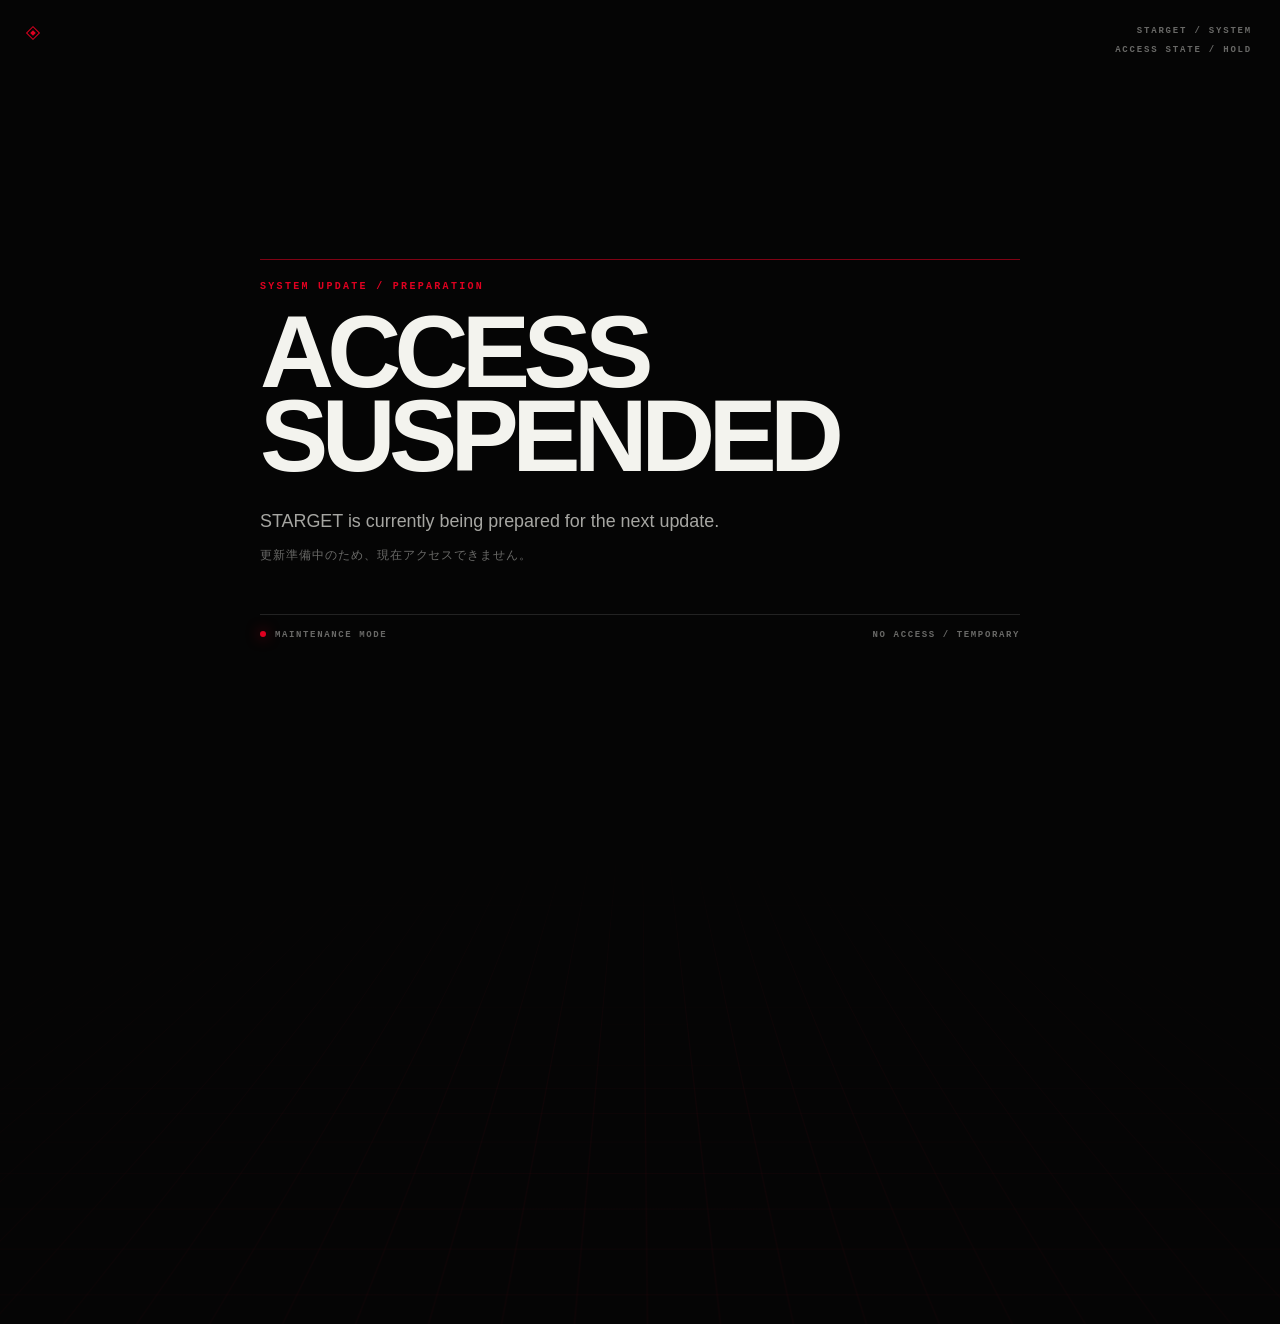
==== commit 1e88335b: "404" ====
--- a/index.html
+++ b/index.html
@@ -4,77 +4,45 @@
   <meta charset="utf-8" />
   <meta name="viewport" content="width=device-width, initial-scale=1" />
   <meta name="theme-color" content="#050505" />
-  <meta name="description" content="STARGET access gate." />
-  <title>STARGET — ACCESS 01</title>
-  <link rel="stylesheet" href="kairo/styles.css?v=36" />
-  <script src="access-core.js?v=36"></script>
-  <script>window.STARGET_GATE_STATE=window.STARGET_ACCESS?.guardGate("pin");</script>
+  <meta name="robots" content="noindex,nofollow" />
+  <title>STARGET — SYSTEM UPDATE</title>
   <style>
-    html,body{margin:0;min-height:100%;background:#050505}
+    :root{--bg:#050505;--fg:#f3f3ee;--muted:rgba(243,243,238,.42);--line:rgba(255,255,255,.12);--red:#e00020}
+    *{box-sizing:border-box}
+    html,body{margin:0;min-height:100%;background:var(--bg);color:var(--fg);font-family:Arial,Helvetica,sans-serif}
     body{min-height:100svh;overflow:hidden}
-    .welcome-gate{position:fixed!important}
+    .page{position:relative;min-height:100svh;display:grid;place-items:center;padding:28px;isolation:isolate}
+    .grid{position:absolute;inset:-15%;z-index:-2;background-image:linear-gradient(rgba(224,0,32,.05) 1px,transparent 1px),linear-gradient(90deg,rgba(224,0,32,.05) 1px,transparent 1px);background-size:44px 44px;transform:perspective(900px) rotateX(64deg) translateY(34%);transform-origin:center bottom;animation:grid 18s linear infinite;mask-image:radial-gradient(circle at 50% 78%,#000,transparent 66%)}
+    .scan{position:absolute;left:0;right:0;top:-3%;height:1px;background:linear-gradient(90deg,transparent,rgba(224,0,32,.78),transparent);box-shadow:0 0 20px rgba(224,0,32,.28);animation:scan 7.5s ease-in-out infinite}
+    .corner{position:absolute;top:28px;left:28px;width:10px;height:10px;border:1px solid var(--red);transform:rotate(45deg)}
+    .corner:after{content:"";position:absolute;inset:2px;background:var(--red)}
+    .meta{position:absolute;right:28px;top:26px;display:grid;gap:7px;text-align:right;font:600 9px/1.3 ui-monospace,SFMono-Regular,Menlo,monospace;letter-spacing:.2em;color:var(--muted)}
+    .panel{width:min(760px,100%);border-top:1px solid rgba(224,0,32,.56);padding-top:22px}
+    .eyebrow{font:700 10px/1 ui-monospace,SFMono-Regular,Menlo,monospace;letter-spacing:.23em;color:var(--red);margin-bottom:18px}
+    h1{margin:0;font:800 clamp(46px,8vw,104px)/.82 Arial,Helvetica,sans-serif;letter-spacing:-.065em}
+    .sub{margin:28px 0 0;max-width:560px;color:rgba(243,243,238,.68);font:500 clamp(14px,1.4vw,18px)/1.7 Arial,Helvetica,sans-serif}
+    .jp{display:block;margin-top:9px;color:var(--muted);font-size:12px;letter-spacing:.08em}
+    .status{margin-top:48px;display:flex;justify-content:space-between;gap:20px;border-top:1px solid var(--line);padding-top:14px;font:600 9px/1.35 ui-monospace,SFMono-Regular,Menlo,monospace;letter-spacing:.18em;color:var(--muted)}
+    .dot{display:inline-block;width:6px;height:6px;margin-right:9px;border-radius:50%;background:var(--red);box-shadow:0 0 14px rgba(224,0,32,.7);animation:pulse 1.8s ease-in-out infinite}
+    @keyframes grid{to{background-position:44px 44px}}
+    @keyframes scan{0%,100%{transform:translateY(0);opacity:0}14%,84%{opacity:1}50%{transform:translateY(96svh)}}
+    @keyframes pulse{50%{opacity:.22;transform:scale(.65)}}
+    @media(max-width:600px){.page{padding:20px}.meta{top:20px;right:20px}.corner{top:22px;left:22px}.status{flex-direction:column;gap:8px}.panel{padding-top:18px}}
+    @media(prefers-reduced-motion:reduce){.grid,.scan,.dot{animation:none}}
   </style>
 </head>
 <body>
-  <div id="welcomeGate" class="welcome-gate" role="dialog" aria-modal="true" aria-label="STARGET welcome access">
-    <div class="welcome-grid" aria-hidden="true"></div>
-    <div class="welcome-scan" aria-hidden="true"></div>
-    <div class="welcome-mark" aria-hidden="true"><span></span></div>
-    <div class="welcome-center">
-      <span id="welcomeIndex" class="welcome-index">ENTRY / 000</span>
-      <strong>STARGET</strong>
-      <small>DIGITAL CULTURE / TOKYO</small>
-    </div>
-    <div class="welcome-meta" aria-hidden="true">
-      <span id="gateMeta">GATE / ST-01</span>
-      <span id="gateRole">PRIMARY ACCESS</span>
-    </div>
-    <form id="welcomeForm" class="welcome-access" autocomplete="off">
-      <label id="accessLabel" for="welcomeCode">ACCESS / 01</label>
-      <div class="welcome-input-line">
-        <input id="welcomeCode" name="welcomeCode" type="password" inputmode="numeric" pattern="[0-9]*" maxlength="4" autocomplete="off" autocapitalize="characters" spellcheck="false" aria-label="Enter first access code" />
-        <button type="submit" aria-label="Enter STARGET">ENTER ↗</button>
-      </div>
-      <span id="welcomeStatus" class="welcome-status">4 DIGIT / REQUIRED</span>
-    </form>
-  </div>
-  <script>
-    (()=>{
-      const ACCESS_CODE='5150';
-      const gateState=window.STARGET_GATE_STATE;
-      if(!gateState)return;
-      const accessNo=window.STARGET_ACCESS.ordinal(gateState);
-      const accessLabel=document.querySelector('#accessLabel');
-      const welcomeIndex=document.querySelector('#welcomeIndex');
-      const gateRole=document.querySelector('#gateRole');
-      if(accessLabel)accessLabel.textContent=`ACCESS / ${accessNo}`;
-      if(welcomeIndex)welcomeIndex.textContent=`ENTRY / ${String(gateState.step-1).padStart(3,'0')}`;
-      if(gateRole)gateRole.textContent=`RANDOMIZED GATE ${accessNo} / 03`;
-      const gate=document.querySelector('#welcomeGate');
-      const form=document.querySelector('#welcomeForm');
-      const input=document.querySelector('#welcomeCode');
-      const status=document.querySelector('#welcomeStatus');
-
-      const deny=()=>{
-        gate?.classList.remove('welcome-denied');
-        void gate?.offsetWidth;
-        gate?.classList.add('welcome-denied');
-        if(status)status.textContent=`ACCESS ${accessNo} DENIED`;
-        if(input){input.value='';input.focus();}
-        window.setTimeout(()=>{if(status)status.textContent='4 DIGIT / REQUIRED';},1100);
-      };
-
-      window.setTimeout(()=>input?.focus(),450);
-      input?.addEventListener('input',()=>{input.value=input.value.replace(/\D/g,'');});
-      form?.addEventListener('submit',(event)=>{
-        event.preventDefault();
-        if((input?.value||'').trim()!==ACCESS_CODE){deny();return;}
-        gate?.classList.add('welcome-granted');
-        const next=window.STARGET_ACCESS.completeGate('pin');
-        if(status)status.textContent=`ACCESS ${accessNo} GRANTED / ROUTING`;
-        window.setTimeout(()=>{window.location.href=next;},650);
-      });
-    })();
-  </script>
+  <main class="page" aria-labelledby="title">
+    <div class="grid" aria-hidden="true"></div>
+    <div class="scan" aria-hidden="true"></div>
+    <div class="corner" aria-hidden="true"></div>
+    <div class="meta" aria-hidden="true"><span>STARGET / SYSTEM</span><span>ACCESS STATE / HOLD</span></div>
+    <section class="panel">
+      <div class="eyebrow">SYSTEM UPDATE / PREPARATION</div>
+      <h1 id="title">ACCESS<br>SUSPENDED</h1>
+      <p class="sub">STARGET is currently being prepared for the next update.<span class="jp">更新準備中のため、現在アクセスできません。</span></p>
+      <div class="status"><span><i class="dot"></i>MAINTENANCE MODE</span><span>NO ACCESS / TEMPORARY</span></div>
+    </section>
+  </main>
 </body>
 </html>
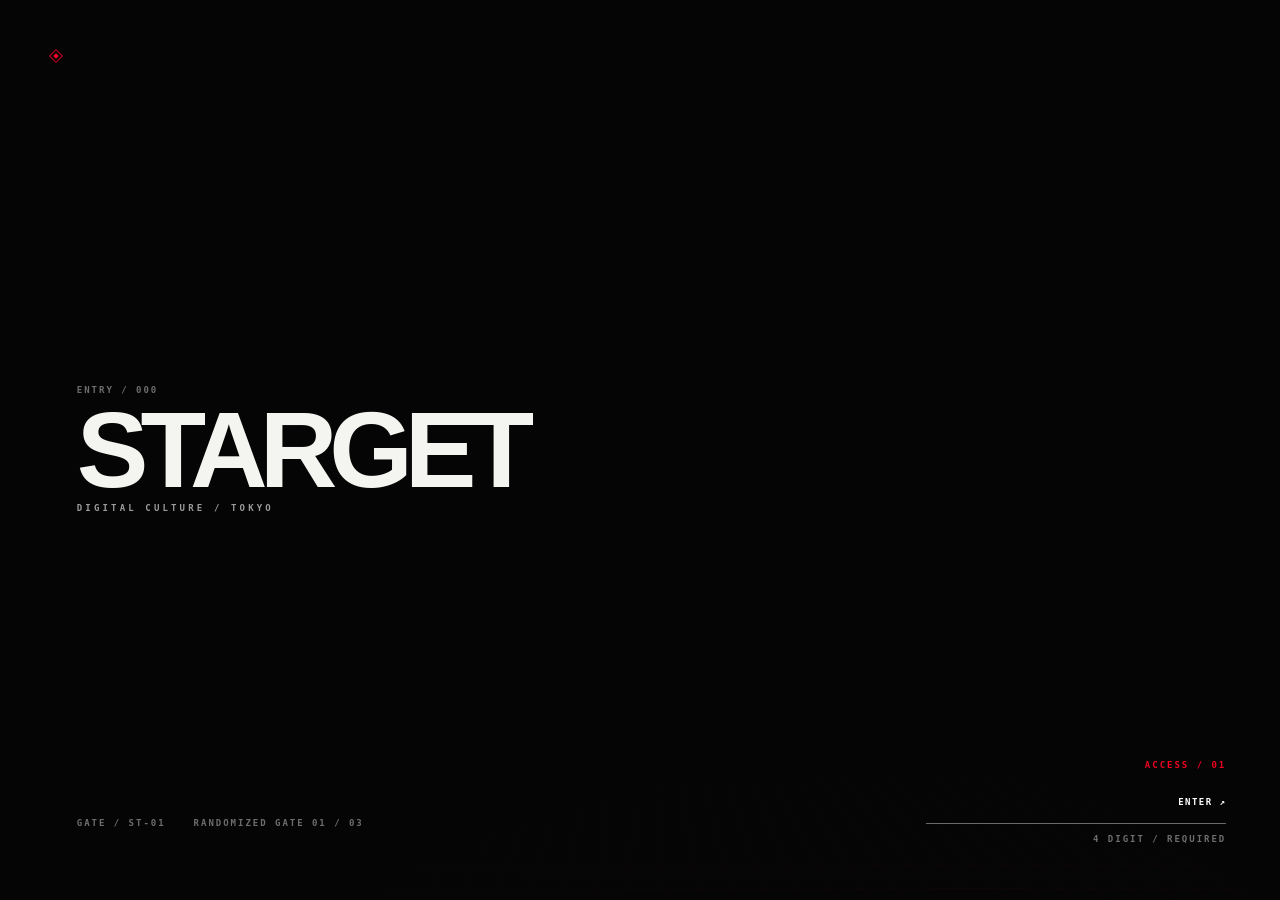
==== commit 4e8de0bf: "Restore STARGET official site before 3D gallery update" ====
--- a/index.html
+++ b/index.html
@@ -4,45 +4,77 @@
   <meta charset="utf-8" />
   <meta name="viewport" content="width=device-width, initial-scale=1" />
   <meta name="theme-color" content="#050505" />
-  <meta name="robots" content="noindex,nofollow" />
-  <title>STARGET — SYSTEM UPDATE</title>
+  <meta name="description" content="STARGET access gate." />
+  <title>STARGET — ACCESS 01</title>
+  <link rel="stylesheet" href="kairo/styles.css?v=36" />
+  <script src="access-core.js?v=36"></script>
+  <script>window.STARGET_GATE_STATE=window.STARGET_ACCESS?.guardGate("pin");</script>
   <style>
-    :root{--bg:#050505;--fg:#f3f3ee;--muted:rgba(243,243,238,.42);--line:rgba(255,255,255,.12);--red:#e00020}
-    *{box-sizing:border-box}
-    html,body{margin:0;min-height:100%;background:var(--bg);color:var(--fg);font-family:Arial,Helvetica,sans-serif}
+    html,body{margin:0;min-height:100%;background:#050505}
     body{min-height:100svh;overflow:hidden}
-    .page{position:relative;min-height:100svh;display:grid;place-items:center;padding:28px;isolation:isolate}
-    .grid{position:absolute;inset:-15%;z-index:-2;background-image:linear-gradient(rgba(224,0,32,.05) 1px,transparent 1px),linear-gradient(90deg,rgba(224,0,32,.05) 1px,transparent 1px);background-size:44px 44px;transform:perspective(900px) rotateX(64deg) translateY(34%);transform-origin:center bottom;animation:grid 18s linear infinite;mask-image:radial-gradient(circle at 50% 78%,#000,transparent 66%)}
-    .scan{position:absolute;left:0;right:0;top:-3%;height:1px;background:linear-gradient(90deg,transparent,rgba(224,0,32,.78),transparent);box-shadow:0 0 20px rgba(224,0,32,.28);animation:scan 7.5s ease-in-out infinite}
-    .corner{position:absolute;top:28px;left:28px;width:10px;height:10px;border:1px solid var(--red);transform:rotate(45deg)}
-    .corner:after{content:"";position:absolute;inset:2px;background:var(--red)}
-    .meta{position:absolute;right:28px;top:26px;display:grid;gap:7px;text-align:right;font:600 9px/1.3 ui-monospace,SFMono-Regular,Menlo,monospace;letter-spacing:.2em;color:var(--muted)}
-    .panel{width:min(760px,100%);border-top:1px solid rgba(224,0,32,.56);padding-top:22px}
-    .eyebrow{font:700 10px/1 ui-monospace,SFMono-Regular,Menlo,monospace;letter-spacing:.23em;color:var(--red);margin-bottom:18px}
-    h1{margin:0;font:800 clamp(46px,8vw,104px)/.82 Arial,Helvetica,sans-serif;letter-spacing:-.065em}
-    .sub{margin:28px 0 0;max-width:560px;color:rgba(243,243,238,.68);font:500 clamp(14px,1.4vw,18px)/1.7 Arial,Helvetica,sans-serif}
-    .jp{display:block;margin-top:9px;color:var(--muted);font-size:12px;letter-spacing:.08em}
-    .status{margin-top:48px;display:flex;justify-content:space-between;gap:20px;border-top:1px solid var(--line);padding-top:14px;font:600 9px/1.35 ui-monospace,SFMono-Regular,Menlo,monospace;letter-spacing:.18em;color:var(--muted)}
-    .dot{display:inline-block;width:6px;height:6px;margin-right:9px;border-radius:50%;background:var(--red);box-shadow:0 0 14px rgba(224,0,32,.7);animation:pulse 1.8s ease-in-out infinite}
-    @keyframes grid{to{background-position:44px 44px}}
-    @keyframes scan{0%,100%{transform:translateY(0);opacity:0}14%,84%{opacity:1}50%{transform:translateY(96svh)}}
-    @keyframes pulse{50%{opacity:.22;transform:scale(.65)}}
-    @media(max-width:600px){.page{padding:20px}.meta{top:20px;right:20px}.corner{top:22px;left:22px}.status{flex-direction:column;gap:8px}.panel{padding-top:18px}}
-    @media(prefers-reduced-motion:reduce){.grid,.scan,.dot{animation:none}}
+    .welcome-gate{position:fixed!important}
   </style>
 </head>
 <body>
-  <main class="page" aria-labelledby="title">
-    <div class="grid" aria-hidden="true"></div>
-    <div class="scan" aria-hidden="true"></div>
-    <div class="corner" aria-hidden="true"></div>
-    <div class="meta" aria-hidden="true"><span>STARGET / SYSTEM</span><span>ACCESS STATE / HOLD</span></div>
-    <section class="panel">
-      <div class="eyebrow">SYSTEM UPDATE / PREPARATION</div>
-      <h1 id="title">ACCESS<br>SUSPENDED</h1>
-      <p class="sub">STARGET is currently being prepared for the next update.<span class="jp">更新準備中のため、現在アクセスできません。</span></p>
-      <div class="status"><span><i class="dot"></i>MAINTENANCE MODE</span><span>NO ACCESS / TEMPORARY</span></div>
-    </section>
-  </main>
+  <div id="welcomeGate" class="welcome-gate" role="dialog" aria-modal="true" aria-label="STARGET welcome access">
+    <div class="welcome-grid" aria-hidden="true"></div>
+    <div class="welcome-scan" aria-hidden="true"></div>
+    <div class="welcome-mark" aria-hidden="true"><span></span></div>
+    <div class="welcome-center">
+      <span id="welcomeIndex" class="welcome-index">ENTRY / 000</span>
+      <strong>STARGET</strong>
+      <small>DIGITAL CULTURE / TOKYO</small>
+    </div>
+    <div class="welcome-meta" aria-hidden="true">
+      <span id="gateMeta">GATE / ST-01</span>
+      <span id="gateRole">PRIMARY ACCESS</span>
+    </div>
+    <form id="welcomeForm" class="welcome-access" autocomplete="off">
+      <label id="accessLabel" for="welcomeCode">ACCESS / 01</label>
+      <div class="welcome-input-line">
+        <input id="welcomeCode" name="welcomeCode" type="password" inputmode="numeric" pattern="[0-9]*" maxlength="4" autocomplete="off" autocapitalize="characters" spellcheck="false" aria-label="Enter first access code" />
+        <button type="submit" aria-label="Enter STARGET">ENTER ↗</button>
+      </div>
+      <span id="welcomeStatus" class="welcome-status">4 DIGIT / REQUIRED</span>
+    </form>
+  </div>
+  <script>
+    (()=>{
+      const ACCESS_CODE='5150';
+      const gateState=window.STARGET_GATE_STATE;
+      if(!gateState)return;
+      const accessNo=window.STARGET_ACCESS.ordinal(gateState);
+      const accessLabel=document.querySelector('#accessLabel');
+      const welcomeIndex=document.querySelector('#welcomeIndex');
+      const gateRole=document.querySelector('#gateRole');
+      if(accessLabel)accessLabel.textContent=`ACCESS / ${accessNo}`;
+      if(welcomeIndex)welcomeIndex.textContent=`ENTRY / ${String(gateState.step-1).padStart(3,'0')}`;
+      if(gateRole)gateRole.textContent=`RANDOMIZED GATE ${accessNo} / 03`;
+      const gate=document.querySelector('#welcomeGate');
+      const form=document.querySelector('#welcomeForm');
+      const input=document.querySelector('#welcomeCode');
+      const status=document.querySelector('#welcomeStatus');
+
+      const deny=()=>{
+        gate?.classList.remove('welcome-denied');
+        void gate?.offsetWidth;
+        gate?.classList.add('welcome-denied');
+        if(status)status.textContent=`ACCESS ${accessNo} DENIED`;
+        if(input){input.value='';input.focus();}
+        window.setTimeout(()=>{if(status)status.textContent='4 DIGIT / REQUIRED';},1100);
+      };
+
+      window.setTimeout(()=>input?.focus(),450);
+      input?.addEventListener('input',()=>{input.value=input.value.replace(/\D/g,'');});
+      form?.addEventListener('submit',(event)=>{
+        event.preventDefault();
+        if((input?.value||'').trim()!==ACCESS_CODE){deny();return;}
+        gate?.classList.add('welcome-granted');
+        const next=window.STARGET_ACCESS.completeGate('pin');
+        if(status)status.textContent=`ACCESS ${accessNo} GRANTED / ROUTING`;
+        window.setTimeout(()=>{window.location.href=next;},650);
+      });
+    })();
+  </script>
 </body>
 </html>
--- a/kairo/styles.css
+++ b/kairo/styles.css
@@ -0,0 +1,1015 @@
+:root{--bg:#f5f5f2;--ink:#080808;--red:#e60012;--line:rgba(8,8,8,.14);--pad:clamp(28px,5vw,84px)}
+*{box-sizing:border-box}html{scroll-behavior:smooth}body{margin:0;background:var(--bg);color:var(--ink);font-family:Arial,"Helvetica Neue",Helvetica,sans-serif;overflow-x:hidden}a{color:inherit;text-decoration:none}button{font:inherit}img{display:block;max-width:100%}
+.noise{position:fixed;inset:0;z-index:999;pointer-events:none;opacity:.035;background-image:url("data:image/svg+xml,%3Csvg viewBox='0 0 180 180' xmlns='http://www.w3.org/2000/svg'%3E%3Cfilter id='n'%3E%3CfeTurbulence type='fractalNoise' baseFrequency='.82' numOctaves='2' stitchTiles='stitch'/%3E%3C/filter%3E%3Crect width='100%25' height='100%25' filter='url(%23n)' opacity='.45'/%3E%3C/svg%3E")}
+.cursor-dot{position:fixed;width:8px;height:8px;border-radius:50%;background:var(--red);z-index:1000;pointer-events:none;transform:translate(-50%,-50%);mix-blend-mode:multiply;transition:width .2s,height .2s}
+.site-header{position:fixed;top:0;left:0;width:100%;height:72px;z-index:100;display:grid;grid-template-columns:1fr auto 1fr;align-items:center;padding:0 var(--pad);font-size:9px;letter-spacing:.18em;text-transform:uppercase;mix-blend-mode:difference;color:#fff}.brand-mini{justify-self:start;display:flex;align-items:center;gap:10px;font-weight:800}.header-center{justify-self:center;white-space:nowrap;display:flex;align-items:center;gap:8px;font-variant-numeric:tabular-nums}.brand-mark{width:11px;height:11px;background:var(--red);display:block}.menu-btn{justify-self:end;border:0;background:transparent;color:inherit;cursor:pointer;letter-spacing:.18em;font-size:9px}
+.menu-panel{position:fixed;inset:0;background:#050505;color:white;z-index:300;transform:translateY(-101%);transition:transform .65s cubic-bezier(.77,0,.175,1);padding:var(--pad);display:flex;align-items:center}.menu-panel.open{transform:translateY(0)}.menu-close{position:absolute;right:var(--pad);top:34px;background:none;border:0;color:white;letter-spacing:.16em;font-size:9px;cursor:pointer}.menu-grid{display:flex;flex-direction:column;gap:14px}.menu-grid a{font-size:clamp(36px,6vw,96px);font-weight:800;letter-spacing:-.055em;line-height:.92}.menu-grid a span{font-size:9px;color:var(--red);letter-spacing:.15em;margin-right:18px;vertical-align:middle}
+.hero{min-height:100svh;position:relative;overflow:hidden;background:#f7f7f5;display:grid;place-items:center}.hero-spacious{padding:12svh 0}.hero-bg{position:absolute;inset:0;background-image:url('assets/hero-top-background-v4.png');background-repeat:no-repeat;background-position:center 39%;background-size:cover;opacity:.985;transform:translateY(-8%) scale(1.17);transform-origin:center center;filter:contrast(1.03)}.hero-overlay{position:absolute;inset:0;background:linear-gradient(90deg,rgba(245,245,242,.76),rgba(245,245,242,.30) 34%,rgba(245,245,242,.09) 64%,rgba(245,245,242,.32));pointer-events:none}.hero-main{position:relative;z-index:3;width:min(45vw,840px);display:flex;justify-content:center;align-items:center}.hero-logo-card{width:100%;filter:drop-shadow(0 34px 72px rgba(0,0,0,.22))}.hero-meta{position:absolute;z-index:4;display:flex;align-items:flex-start;gap:12px;font-size:10px;letter-spacing:.12em;text-transform:uppercase}.hero-meta strong{font-size:11px;letter-spacing:.1em}.hero-meta span{font-size:10px;opacity:.85}.hero-meta-left{left:var(--pad);top:128px}.hero-meta-right{right:var(--pad);top:168px;display:flex;flex-direction:column;gap:8px;align-items:flex-start;text-align:left}.hero-small-red{color:var(--red);font-size:11px;font-weight:800;letter-spacing:.18em}.meta-chip{width:18px;height:18px;background:var(--red);display:inline-block;flex:none;margin-top:2px}.hero-anchors{position:absolute;right:10vw;bottom:24vh;z-index:4;display:flex;flex-direction:column;gap:30px;font-size:10px;letter-spacing:.14em;text-transform:uppercase;color:var(--red)}.hero-tech{position:absolute;z-index:4;display:flex;gap:18px;flex-wrap:wrap;font-size:8px;letter-spacing:.18em;text-transform:uppercase;color:#111;background:rgba(245,245,242,.26);border:1px solid rgba(8,8,8,.12);backdrop-filter:blur(6px);padding:8px 12px;font-variant-numeric:tabular-nums}.hero-tech b{font-weight:800}.hero-tech-bottom{left:var(--pad);bottom:88px}.hero-bottom-note{position:absolute;left:var(--pad);bottom:34px;z-index:4;display:flex;gap:30px;font-size:8px;letter-spacing:.18em;text-transform:uppercase}.scroll-cue{position:absolute;right:var(--pad);bottom:34px;z-index:4;font-size:8px;letter-spacing:.2em;font-weight:700;text-transform:uppercase}.hero-line{position:absolute;z-index:2;background:var(--red);opacity:.74}.line-a{width:21vw;height:1px;left:5vw;top:28%}.line-b{width:14vw;height:1px;right:9vw;top:37%}.line-c{width:1px;height:18vh;right:6vw;bottom:16%}.hero-dot{position:absolute;z-index:3;width:9px;height:9px;border-radius:50%;background:var(--red)}.dot-a{left:14vw;top:28%}.dot-b{right:5.75vw;bottom:31%}
+.section-pad{padding:clamp(140px,14vw,240px) var(--pad)}.section-head{display:grid;grid-template-columns:48px auto;align-items:end;border-top:1px solid var(--line);padding-top:14px;margin-bottom:64px}.section-head span{font-size:9px;color:var(--red);font-weight:800}.section-head h2{font-size:clamp(34px,4vw,66px);margin:0;letter-spacing:-.05em}.section-head.light{border-color:rgba(255,255,255,.16)}
+.dark-section{background:#050505;color:#f4f4f2}
+.model-ui{display:flex;flex-direction:column;gap:26px}.model-topbar{display:flex;justify-content:space-between;align-items:center;font-size:9px;letter-spacing:.16em;color:#bbb;text-transform:uppercase}.model-status{display:flex;align-items:center;gap:10px}.status-dot{width:8px;height:8px;border-radius:50%;background:var(--red);display:inline-block;animation:pulse 1.6s infinite}.model-stage{display:grid;grid-template-columns:220px minmax(0,1fr) 220px;gap:28px;align-items:stretch}.model-sidepanel{display:flex;flex-direction:column;gap:18px;justify-content:center}.panel-block{border:1px solid rgba(255,255,255,.12);padding:18px;background:rgba(255,255,255,.02);min-height:96px;display:flex;flex-direction:column;justify-content:space-between}.panel-label{font-size:8px;letter-spacing:.18em;color:#898989;text-transform:uppercase}.panel-block strong{font-size:14px;letter-spacing:.08em;color:#f4f4f2;text-transform:uppercase;line-height:1.2}.model-frame-wrap{position:relative;min-height:760px}.stage-line{position:absolute;background:var(--red);opacity:.7}.stage-line-h1{left:-10px;right:-10px;top:42px;height:1px}.stage-line-h2{left:10%;right:10%;bottom:42px;height:1px}.stage-line-v1{left:42px;top:-10px;bottom:-10px;width:1px}.stage-line-v2{right:42px;top:10%;bottom:10%;width:1px}.stage-dot{position:absolute;width:8px;height:8px;border-radius:50%;background:var(--red);z-index:2}.stage-dot-a{left:38px;top:38px}.stage-dot-b{right:38px;bottom:38px}.model-frame{height:100%;position:relative;border:1px solid rgba(255,255,255,.14);background:radial-gradient(circle at 50% 45%,#252525,#090909 58%,#030303);overflow:hidden}model-viewer{width:100%;height:100%;--poster-color:transparent}.model-loading{height:100%;display:grid;place-items:center;color:white;font-size:9px;letter-spacing:.2em}.model-crosshair{position:absolute;left:50%;top:50%;transform:translate(-50%,-50%);color:var(--red);font-size:32px;pointer-events:none}.model-label{position:absolute;font-size:8px;letter-spacing:.18em;color:var(--red);pointer-events:none}.label-a{top:8%;left:6%}.label-b{bottom:8%;right:6%}.label-c{top:8%;right:6%}.model-loader{position:absolute;inset:0;z-index:8;display:grid;place-items:center;background:#050505;transition:opacity .45s ease,visibility .45s ease}.model-loader.done{opacity:0;visibility:hidden}.model-loader-poster{position:absolute;inset:0;width:100%;height:100%;object-fit:cover;filter:blur(1.8px) brightness(.55)}.model-loader-overlay{position:absolute;inset:0;background:linear-gradient(180deg,rgba(5,5,5,.32),rgba(5,5,5,.82))}.model-loader-panel{position:relative;z-index:2;display:flex;flex-direction:column;align-items:center;gap:14px;padding:26px 30px;background:rgba(0,0,0,.36);border:1px solid rgba(255,255,255,.1);backdrop-filter:blur(8px)}.model-loader-label,.model-loader-value{font-size:9px;letter-spacing:.22em;text-transform:uppercase;color:#f4f4f2}.model-loader-hint{font-size:8px;letter-spacing:.12em;color:#bdbdbd;text-transform:none;text-align:center;max-width:320px;line-height:1.45}.model-loader-bar{width:min(38vw,360px);height:8px;border:1px solid rgba(255,255,255,.18);padding:1px}.model-loader-bar span{display:block;height:100%;width:0;background:linear-gradient(90deg,var(--red),#ff6b74)}.model-controls{display:flex;flex-wrap:wrap;gap:10px;justify-content:center}.model-btn{background:transparent;color:#f4f4f2;border:1px solid rgba(255,255,255,.18);padding:10px 14px;font-size:9px;letter-spacing:.18em;text-transform:uppercase;cursor:pointer;transition:background .25s,border-color .25s,color .25s}.model-btn:hover,.model-btn.active{background:rgba(230,0,18,.12);border-color:rgba(230,0,18,.72);color:white}
+.work-grid{display:grid;grid-template-columns:1.58fr .94fr;gap:24px}.airy-grid .work-card{min-height:620px}.airy-grid .work-card-wide{min-height:820px}.work-card{position:relative;background:#ddd;overflow:hidden}.work-card img{width:100%;height:100%;object-fit:cover;transition:transform .9s cubic-bezier(.2,.7,.2,1),filter .5s}.work-card:hover img{transform:scale(1.02);filter:contrast(1.04)}.work-meta{position:absolute;left:20px;right:20px;bottom:18px;display:flex;justify-content:space-between;align-items:end;color:white;text-shadow:0 1px 12px rgba(0,0,0,.45)}.work-meta span{font-size:8px;letter-spacing:.14em;color:var(--red)}.work-meta strong{font-size:10px;letter-spacing:.14em}
+.reference-split{display:grid;grid-template-columns:1fr 1fr;min-height:950px}.split-panel{display:block;position:relative;overflow:hidden}.split-dark{background:#050505;color:#fff}.split-light{background:#f1f1ee;color:#0b0b0b}.split-inner{height:100%;padding:92px 76px 68px;display:flex;flex-direction:column;justify-content:center;align-items:flex-start}.split-logo{max-width:82%;object-fit:contain;margin-bottom:130px}.split-main{max-width:72%}.split-lab{max-width:92%}.split-meta-id{font-size:9px;letter-spacing:.18em;color:var(--red);margin-bottom:12px}.split-inner h2{font-size:clamp(40px,5vw,64px);line-height:.94;letter-spacing:-.05em;margin:0 0 12px}.split-inner p{margin:0 0 28px;font-size:8px;letter-spacing:.2em;text-transform:uppercase}.split-link{font-size:9px;letter-spacing:.18em;border-bottom:1px solid;padding-bottom:6px}.split-link.dark{border-color:#111}
+.project-card{display:grid;grid-template-columns:70px 1fr auto;align-items:center;padding:40px 0;border-top:1px solid var(--line);border-bottom:1px solid var(--line);transition:padding .3s,background .3s}.project-card:hover{padding-left:18px;padding-right:18px;background:#ececea}.project-card span,.project-card i{font-size:9px;letter-spacing:.16em;font-style:normal}.project-card span{color:var(--red)}.project-card strong{font-size:clamp(34px,5vw,82px);letter-spacing:-.05em}
+.track-list{border-top:1px solid rgba(255,255,255,.2)}.track{width:100%;display:grid;grid-template-columns:60px 1fr auto;align-items:center;padding:22px 0;border:0;border-bottom:1px solid rgba(255,255,255,.2);background:none;color:white;text-align:left;cursor:pointer}.track span,.track i{font-style:normal;font-size:8px;letter-spacing:.16em}.track span{color:var(--red)}.track strong{font-size:clamp(22px,2.6vw,44px);letter-spacing:-.03em}.track:hover{padding-left:12px}.player-stub{margin-top:32px;font-size:8px;letter-spacing:.16em}.pulse{display:inline-block;width:7px;height:7px;border-radius:50%;background:var(--red);margin-right:9px;animation:pulse 1.5s infinite}@keyframes pulse{50%{opacity:.25;transform:scale(.65)}}
+.community-grid{display:grid;grid-template-columns:minmax(240px,.44fr) minmax(0,1fr);gap:34px}.community-side{display:flex;flex-direction:column;gap:20px}.fanart-feature{min-height:300px;padding:28px;border:1px solid var(--line);display:flex;flex-direction:column;justify-content:space-between;background:linear-gradient(180deg,#fff,#f1f1ee)}.fanart-feature .fanart-num{font-size:9px;color:var(--red);letter-spacing:.18em}.fanart-feature strong{font-size:clamp(38px,5vw,84px);letter-spacing:-.06em;line-height:.9}.fanart-feature p{margin:0;font-size:10px;letter-spacing:.24em;text-transform:uppercase}.fanart-cardlist{display:grid;gap:12px}.fanart-mini-card{border:1px solid var(--line);padding:16px 18px;background:#fbfbf8;display:flex;justify-content:space-between;align-items:center;gap:12px}.fanart-mini-card span{font-size:8px;letter-spacing:.18em;color:#777;text-transform:uppercase}.fanart-mini-card strong,.fanart-mini-card a{font-size:10px;letter-spacing:.14em;text-transform:uppercase}.community-main{border:1px solid var(--line);background:rgba(255,255,255,.48);min-width:0}.x-live-head{display:flex;justify-content:space-between;align-items:center;padding:18px 22px;border-bottom:1px solid var(--line);gap:14px}.x-live-head strong{font-size:clamp(28px,4vw,68px);letter-spacing:-.06em;line-height:.9}.x-live-head a{font-size:9px;letter-spacing:.16em;border-bottom:1px solid;padding-bottom:5px;white-space:nowrap}.x-widget-shell{padding:18px 18px 8px;min-height:860px}.twitter-timeline{width:100%!important}
+.contact-hero{min-height:100svh;background:#050505;color:#fff;display:flex;align-items:center}.contact-wrap{padding:120px var(--pad) 90px;display:flex;flex-direction:column;align-items:flex-start}.contact-mini{font-size:10px;letter-spacing:.18em;text-transform:uppercase;margin-bottom:30px}.contact-hero h2{font-size:clamp(96px,15vw,250px);line-height:.86;letter-spacing:-.09em;margin:0 0 34px}.contact-hero h2 span{color:var(--red)}.contact-tags{display:flex;gap:34px;flex-wrap:wrap;font-size:10px;letter-spacing:.2em;text-transform:uppercase;margin-bottom:44px}.contact-link{font-size:10px;letter-spacing:.18em;border-bottom:1px solid;padding-bottom:6px}
+footer{background:#050505;color:#9d9d9d;display:flex;justify-content:space-between;padding:22px var(--pad);font-size:8px;letter-spacing:.16em;border-top:1px solid #1d1d1d}.footer-dot{display:inline-block;width:7px;height:7px;background:var(--red);border-radius:50%;margin-left:10px}.reveal{opacity:0;transform:translateY(24px);transition:opacity .8s ease,transform .8s cubic-bezier(.2,.7,.2,1)}.reveal.on{opacity:1;transform:none}
+@media(max-width:1200px){.model-stage{grid-template-columns:1fr;gap:18px}.model-sidepanel{display:grid;grid-template-columns:repeat(3,1fr)}.model-frame-wrap{min-height:620px}.reference-split{grid-template-columns:1fr}.split-inner{min-height:620px}.community-grid{grid-template-columns:1fr}.x-widget-shell{min-height:700px}}
+@media(max-width:900px){.cursor-dot{display:none}.site-header{grid-template-columns:1fr auto}.header-center{display:none}.hero{place-items:center}.hero-overlay{background:linear-gradient(180deg,rgba(245,245,242,.38),rgba(245,245,242,.16) 45%,rgba(245,245,242,.38))}.hero-main{width:min(82vw,560px)}.hero-meta-left{top:96px}.hero-meta-right{display:none}.hero-anchors{display:none}.hero-bottom-note{left:var(--pad);right:var(--pad);bottom:68px;flex-direction:column;gap:10px}.scroll-cue{bottom:34px}.hero-line{display:none}.section-pad{padding:100px var(--pad)}.section-head{grid-template-columns:34px 1fr;margin-bottom:40px}.model-topbar{flex-direction:column;align-items:flex-start;gap:10px}.model-sidepanel{grid-template-columns:1fr}.model-frame-wrap{min-height:72svh}.model-loader-bar{width:min(70vw,300px)}.model-controls{gap:8px;justify-content:flex-start}.work-grid,.reference-split{grid-template-columns:1fr}.airy-grid .work-card,.airy-grid .work-card-wide{min-height:520px}.split-inner{padding:70px 38px 52px}.split-logo{margin-bottom:72px;max-width:86%}.split-main{max-width:78%}.split-lab{max-width:86%}.split-inner h2{font-size:46px}.x-live-head{flex-direction:column;align-items:flex-start;gap:18px}.x-widget-shell{min-height:560px}.contact-wrap{padding:100px var(--pad) 80px}.contact-hero h2{font-size:72px}.contact-tags{gap:16px}footer{flex-direction:column;gap:10px}}
+@media(prefers-reduced-motion:reduce){*{scroll-behavior:auto!important;animation:none!important;transition:none!important}.reveal{opacity:1;transform:none}}
+
+/* V6 adjustments */
+.hero-bg{transform:scale(1.115)}
+.split-inner{align-items:center;text-align:center}
+.split-logo{width:auto;max-width:78%;max-height:260px;margin:0 auto 110px}
+.split-main{max-width:68%}.split-lab{max-width:78%}
+.contact-hero h2{font-size:clamp(62px,9.5vw,158px);line-height:.9;letter-spacing:-.075em}
+.model-retry{border:1px solid rgba(230,0,18,.7);background:rgba(230,0,18,.12);color:#fff;padding:10px 16px;font-size:9px;letter-spacing:.18em;cursor:pointer}
+.model-frame model-viewer{position:relative;z-index:1}
+.track{transition:padding .25s,background .25s}.track.active{padding-left:12px;background:rgba(230,0,18,.08)}.track.active i{color:var(--red)}
+.audio-player{margin-top:34px;border:1px solid rgba(255,255,255,.18);padding:24px;background:rgba(255,255,255,.025)}
+.player-header{display:grid;grid-template-columns:auto 1fr auto;align-items:center;gap:14px;padding-bottom:22px;border-bottom:1px solid rgba(255,255,255,.14)}
+.player-header>div{display:flex;flex-direction:column;gap:6px}.player-label,.player-state{font-size:8px;letter-spacing:.18em;color:#888}.player-header strong{font-size:clamp(18px,2vw,30px);letter-spacing:.04em}.player-state{color:#fff}
+.player-controls{display:grid;grid-template-columns:116px 1fr;gap:26px;align-items:center;padding-top:24px}.play-toggle{height:52px;border:1px solid var(--red);background:transparent;color:#fff;font-size:10px;letter-spacing:.2em;cursor:pointer}.play-toggle:hover,.play-toggle.playing{background:var(--red)}
+.timeline-wrap{min-width:0}.seek-bar{width:100%;appearance:none;height:3px;background:linear-gradient(to right,var(--red) 0%,var(--red) var(--seek,0%),rgba(255,255,255,.2) var(--seek,0%),rgba(255,255,255,.2) 100%);cursor:pointer}.seek-bar::-webkit-slider-thumb{appearance:none;width:13px;height:13px;border-radius:50%;background:#fff;border:3px solid var(--red)}.seek-bar::-moz-range-thumb{width:9px;height:9px;border-radius:50%;background:#fff;border:3px solid var(--red)}
+.time-row{display:flex;justify-content:space-between;margin-top:10px;font-size:9px;letter-spacing:.14em;color:#aaa;font-variant-numeric:tabular-nums}
+@media(max-width:900px){.hero-bg{transform:scale(1.1)}.split-inner{align-items:center}.split-logo{margin-bottom:64px;max-width:84%;max-height:190px}.split-main{max-width:72%}.split-lab{max-width:84%}.contact-hero h2{font-size:clamp(54px,15vw,96px)}.player-controls{grid-template-columns:1fr;gap:18px}.play-toggle{width:100%}}
+
+
+
+
+/* V8 adjustments */
+.hero-main{margin-top:1.6vh}
+.split-inner{align-items:center;text-align:center}
+.split-logo{width:auto;max-height:320px;margin:0 auto 96px}
+.split-main{max-width:82%}
+.split-lab{max-width:92%}
+.contact-hero h2{font-size:clamp(62px,9.5vw,158px);line-height:.9;letter-spacing:-.075em}
+.track{transition:padding .25s,background .25s}.track.active{padding-left:12px;background:rgba(230,0,18,.08)}.track.active i{color:var(--red)}
+.audio-player{margin-top:34px;border:1px solid rgba(255,255,255,.18);padding:24px;background:rgba(255,255,255,.025)}
+.player-header{display:grid;grid-template-columns:auto 1fr auto;align-items:center;gap:14px;padding-bottom:22px;border-bottom:1px solid rgba(255,255,255,.14)}
+.player-header>div{display:flex;flex-direction:column;gap:6px}.player-label,.player-state{font-size:8px;letter-spacing:.18em;color:#888}.player-header strong{font-size:clamp(18px,2vw,30px);letter-spacing:.04em}.player-state{color:#fff}
+.player-controls{display:grid;grid-template-columns:116px 1fr;gap:26px;align-items:center;padding-top:24px}.play-toggle{height:52px;border:1px solid var(--red);background:transparent;color:#fff;font-size:10px;letter-spacing:.2em;cursor:pointer}.play-toggle:hover,.play-toggle.playing{background:var(--red)}
+.timeline-wrap{min-width:0}.seek-bar{width:100%;appearance:none;height:3px;background:linear-gradient(to right,var(--red) 0%,var(--red) var(--seek,0%),rgba(255,255,255,.2) var(--seek,0%),rgba(255,255,255,.2) 100%);cursor:pointer}.seek-bar::-webkit-slider-thumb{appearance:none;width:13px;height:13px;border-radius:50%;background:#fff;border:3px solid var(--red)}.seek-bar::-moz-range-thumb{width:9px;height:9px;border-radius:50%;background:#fff;border:3px solid var(--red)}
+.time-row{display:flex;justify-content:space-between;margin-top:10px;font-size:9px;letter-spacing:.14em;color:#aaa;font-variant-numeric:tabular-nums}
+@media(max-width:900px){.hero-bg{background-position:center 37%;transform:translateY(-5%) scale(1.13)}.hero-tech{font-size:7px;gap:12px;padding:7px 10px}.hero-tech-bottom{bottom:102px;left:var(--pad);right:var(--pad)}.hero-bottom-note{bottom:84px}.split-inner{align-items:center}.split-logo{margin-bottom:56px;max-width:88%;max-height:220px}.split-main{max-width:82%}.split-lab{max-width:94%}.contact-hero h2{font-size:clamp(54px,15vw,96px)}.player-controls{grid-template-columns:1fr;gap:18px}.play-toggle{width:100%}}
+
+
+/* V10 portfolio sections */
+.section-copy{max-width:760px;margin:-18px 0 40px;font-size:11px;letter-spacing:.08em;line-height:1.8;color:rgba(255,255,255,.72)}
+.process .section-copy,.livevisual .section-copy{color:#555}
+.films-list{display:grid;gap:22px}
+.film-card{position:relative;min-height:56vh;border:1px solid rgba(255,255,255,.14);overflow:hidden;background:#090909}
+.film-media,.film-media video{position:absolute;inset:0;width:100%;height:100%}
+.film-media video{object-fit:cover;opacity:.82;transition:transform .7s ease,opacity .35s ease,filter .35s ease;filter:saturate(.86) brightness(.84)}
+.film-card::after{content:'';position:absolute;inset:0;background:linear-gradient(180deg,rgba(0,0,0,.06),rgba(0,0,0,.18) 35%,rgba(0,0,0,.72) 100%);pointer-events:none}
+.film-card:hover video{transform:scale(1.02);opacity:1;filter:saturate(1) brightness(.95)}
+.film-info{position:absolute;left:28px;right:28px;bottom:24px;z-index:2;display:grid;grid-template-columns:auto 1fr auto auto;gap:18px;align-items:end;color:#fff;text-transform:uppercase}
+.film-info span,.film-info p,.film-info i,.film-info b{font-style:normal;font-size:9px;letter-spacing:.18em}
+.film-info span{color:var(--red)}
+.film-info strong{font-size:clamp(30px,5vw,72px);line-height:.94;letter-spacing:-.06em}
+.film-info p{align-self:end;color:#dedede}
+.film-info b{padding-bottom:6px;border-bottom:1px solid rgba(255,255,255,.9)}
+.process-grid{display:grid;grid-template-columns:repeat(4,1fr);gap:18px}
+.process-card{border:1px solid var(--line);background:#fbfbf8;padding:14px;display:flex;flex-direction:column;gap:14px;min-width:0}
+.process-card video{width:100%;aspect-ratio:4/5;object-fit:cover;background:#111}
+.process-card span{font-size:8px;letter-spacing:.18em;color:var(--red);text-transform:uppercase}
+.process-card strong{font-size:clamp(24px,2.5vw,36px);letter-spacing:-.05em;line-height:1}
+.objects-layout{display:grid;grid-template-columns:340px minmax(0,1fr);gap:28px;align-items:stretch}
+.objects-grid{display:grid;gap:12px}
+.object-card{width:100%;border:1px solid rgba(255,255,255,.15);background:rgba(255,255,255,.02);color:#fff;padding:18px 20px;display:grid;grid-template-columns:auto 1fr auto;gap:14px;align-items:end;text-align:left;cursor:pointer}
+.object-card span,.object-card i{font-size:8px;letter-spacing:.18em;font-style:normal;text-transform:uppercase}
+.object-card span{color:var(--red)}
+.object-card strong{font-size:24px;letter-spacing:-.04em}
+.object-card.active,.object-card:hover{border-color:rgba(230,0,18,.75);background:rgba(230,0,18,.08)}
+.objects-viewer-wrap{border:1px solid rgba(255,255,255,.14);background:linear-gradient(180deg,#111,#050505);display:grid;grid-template-rows:auto 1fr;min-height:760px}
+.objects-meta{padding:22px 24px 0;color:#f4f4f2;display:grid;gap:10px;text-transform:uppercase}
+.objects-meta span,.objects-meta i{font-size:9px;letter-spacing:.18em;color:var(--red);font-style:normal}
+.objects-meta strong{font-size:clamp(42px,4vw,68px);line-height:.92;letter-spacing:-.06em}
+.objects-meta p{margin:0;color:#c6c6c6;font-size:11px;letter-spacing:.06em;line-height:1.7;text-transform:none;max-width:520px}
+.objects-viewer-frame{position:relative;min-height:620px;padding:24px}
+.objects-viewer-frame model-viewer{width:100%;height:100%;background:radial-gradient(circle at 50% 45%,#252525,#090909 58%,#030303);border:1px solid rgba(255,255,255,.08)}
+.objects-coming{position:absolute;inset:24px;z-index:3;display:grid;place-items:center;background:rgba(0,0,0,.54);backdrop-filter:blur(6px);color:#fff;font-size:10px;letter-spacing:.18em;text-transform:uppercase;border:1px solid rgba(255,255,255,.12)}
+.live-grid{display:grid;grid-template-columns:repeat(4,1fr);gap:18px}
+.live-card{border:1px solid var(--line);background:#fbfbf8;min-height:180px;padding:20px;display:flex;flex-direction:column;justify-content:space-between;gap:16px;text-transform:uppercase}
+.live-card span{font-size:8px;letter-spacing:.18em;color:var(--red)}
+.live-card strong{font-size:clamp(22px,2.6vw,34px);letter-spacing:-.04em;line-height:1}
+.live-card b{font-size:clamp(22px,3vw,44px);letter-spacing:.02em;line-height:1.1;font-variant-numeric:tabular-nums}
+.live-card.wide{grid-column:span 2}
+@media(max-width:1200px){.process-grid{grid-template-columns:repeat(2,1fr)}.live-grid{grid-template-columns:repeat(2,1fr)}.objects-layout{grid-template-columns:1fr}.objects-viewer-wrap{min-height:640px}}
+@media(max-width:900px){.section-copy{margin:-12px 0 28px;font-size:10px}.film-card{min-height:46vh}.film-info{grid-template-columns:1fr;gap:8px}.film-info strong{font-size:40px}.process-grid,.live-grid{grid-template-columns:1fr}.live-card.wide{grid-column:auto}.objects-viewer-wrap{min-height:560px}.objects-viewer-frame{min-height:420px;padding:16px}.objects-coming{inset:16px}.object-card strong{font-size:20px}}
+
+
+/* V11 empty-state refinements */
+.menu-panel{visibility:hidden;pointer-events:none}
+.menu-panel.open{visibility:visible;pointer-events:auto}
+.film-empty{min-height:52vh;background:#080808;border-color:rgba(255,255,255,.12)}
+.film-empty::after{background:linear-gradient(180deg,rgba(255,255,255,.01),rgba(0,0,0,.16))}
+.film-placeholder{position:absolute;inset:0;display:grid;place-items:center;background:linear-gradient(135deg,#0a0a0a,#050505)}
+.film-placeholder::before,.process-media-empty::before,.object-placeholder::before{content:'';position:absolute;inset:18px;border:1px solid rgba(255,255,255,.05);pointer-events:none}
+.film-placeholder span,.object-placeholder span{font-size:8px;letter-spacing:.22em;color:rgba(255,255,255,.35)}
+.film-info-empty{grid-template-columns:auto 1fr;align-items:end}
+.film-info-empty strong{justify-self:start}
+.process-media-empty{position:relative;width:100%;aspect-ratio:4/5;background:#111;border:1px solid rgba(8,8,8,.08);overflow:hidden}
+.process-media-empty::before{border-color:rgba(8,8,8,.06)}
+.object-placeholder-grid{display:grid;grid-template-columns:repeat(2,minmax(0,1fr));gap:18px}
+.object-placeholder-card{border:1px solid rgba(255,255,255,.14);background:#090909;padding:14px;min-width:0}
+.object-placeholder{position:relative;aspect-ratio:16/10;display:grid;place-items:center;background:linear-gradient(135deg,#0b0b0b,#050505);overflow:hidden}
+.object-placeholder-meta{display:flex;align-items:end;justify-content:space-between;gap:16px;padding:16px 4px 4px;text-transform:uppercase}
+.object-placeholder-meta span{font-size:8px;letter-spacing:.18em;color:var(--red)}
+.object-placeholder-meta strong{font-size:clamp(24px,3vw,42px);letter-spacing:-.05em;color:#f4f4f2}
+.live-grid-compact{grid-template-columns:repeat(4,1fr)}
+@media(max-width:1200px){.live-grid-compact{grid-template-columns:repeat(2,1fr)}}
+@media(max-width:900px){.film-empty{min-height:42vh}.film-info-empty{grid-template-columns:1fr;gap:8px}.object-placeholder-grid,.live-grid-compact{grid-template-columns:1fr}.object-placeholder-meta strong{font-size:28px}}
+
+
+/* V12 numbering / channel scale / live status */
+.section-head{grid-template-columns:52px minmax(0,1fr)}
+.section-head>span{display:block;width:52px;text-align:left;font-variant-numeric:tabular-nums}
+.split-meta-id{min-width:52px;text-align:center;font-variant-numeric:tabular-nums}
+.split-logo{max-height:380px!important;margin-bottom:76px!important}
+.split-main{max-width:90%!important}
+.split-lab{max-width:98%!important}
+.live-grid-compact{grid-template-columns:repeat(4,minmax(0,1fr))}
+.live-current-card{grid-column:span 2}
+.live-subscriber-card b{font-size:clamp(34px,4.1vw,62px)}
+@media(max-width:1200px){.live-grid-compact{grid-template-columns:repeat(2,minmax(0,1fr))}.live-current-card{grid-column:span 2}.split-logo{max-height:330px!important}}
+@media(max-width:900px){.section-head{grid-template-columns:38px minmax(0,1fr)}.section-head>span{width:38px}.split-logo{max-width:96%!important;max-height:250px!important;margin-bottom:50px!important}.split-main{max-width:92%!important}.split-lab{max-width:100%!important}.live-grid-compact{grid-template-columns:1fr}.live-current-card{grid-column:auto}}
+
+
+/* V13 channel / projects / contact */
+.split-lab{width:min(112%,760px)!important;max-width:none!important;max-height:430px!important;object-fit:contain!important}
+.projects-copy{color:#555!important}
+.project-card-grid{display:grid;grid-template-columns:repeat(2,minmax(0,1fr));gap:18px}
+.project-gallery-card{position:relative;min-height:420px;border:1px solid var(--line);background:#ededeb;padding:24px;display:flex;flex-direction:column;justify-content:space-between;overflow:hidden;transition:transform .35s ease,background .35s ease,border-color .35s ease}
+.project-gallery-card::before{content:'';position:absolute;right:-9%;top:-18%;width:46%;aspect-ratio:1;border:1px solid rgba(230,0,18,.18);border-radius:50%;transition:transform .55s cubic-bezier(.2,.7,.2,1)}
+.project-gallery-card::after{content:'';position:absolute;left:24px;right:24px;top:51%;height:1px;background:rgba(8,8,8,.09)}
+.project-gallery-card:hover{transform:translateY(-4px);background:#e8e8e5;border-color:rgba(230,0,18,.35)}
+.project-gallery-card:hover::before{transform:scale(1.13)}
+.project-card-top,.project-card-bottom{position:relative;z-index:2;display:flex;justify-content:space-between;align-items:center;gap:20px;text-transform:uppercase}
+.project-card-top span,.project-card-top i,.project-card-bottom span,.project-card-bottom b{font-size:8px;letter-spacing:.18em;font-style:normal}
+.project-card-top span,.project-card-bottom span{color:var(--red)}
+.project-card-body{position:relative;z-index:2;display:flex;flex-direction:column;gap:14px;margin-top:auto;margin-bottom:auto}
+.project-card-body small{font-size:8px;letter-spacing:.2em;color:#666}
+.project-card-body strong{font-size:clamp(54px,6.4vw,104px);line-height:.85;letter-spacing:-.075em;font-weight:800}
+.project-card-bottom b{border-bottom:1px solid;padding-bottom:5px}
+.contact-hero{min-height:auto}
+.contact-wrap-expanded{width:100%;padding-top:150px;padding-bottom:110px}
+.contact-intro{width:min(1100px,100%)}
+.contact-availability{display:flex;align-items:center;gap:10px;margin-bottom:24px;font-size:8px;letter-spacing:.2em;color:#a9a9a9;text-transform:uppercase}
+.contact-availability i{display:block;width:7px;height:7px;border-radius:50%;background:var(--red);box-shadow:0 0 0 5px rgba(230,0,18,.08)}
+.contact-lead{max-width:760px;margin:-4px 0 72px;color:#b8b8b8;font-size:clamp(14px,1.35vw,20px);line-height:1.65;letter-spacing:.015em}
+.contact-detail-grid{width:100%;display:grid;grid-template-columns:1fr 1fr 1.15fr;border-top:1px solid rgba(255,255,255,.17);border-bottom:1px solid rgba(255,255,255,.17)}
+.contact-detail{min-height:320px;padding:28px 28px 30px 0;border-right:1px solid rgba(255,255,255,.17);display:flex;flex-direction:column;align-items:flex-start;gap:12px}
+.contact-detail+.contact-detail{padding-left:28px}
+.contact-detail:last-child{border-right:0}
+.contact-detail>span:first-child{font-size:8px;letter-spacing:.2em;color:var(--red);margin-bottom:20px}
+.contact-detail strong{font-size:clamp(16px,1.5vw,24px);line-height:1.15;letter-spacing:-.025em}
+.contact-inquiry p{max-width:400px;margin:0 0 auto;color:#a9a9a9;font-size:12px;line-height:1.75;letter-spacing:.025em}
+.contact-link-disabled{margin-top:auto;color:#737373;border-color:#484848;cursor:default}
+@media(max-width:1200px){.split-lab{width:min(116%,700px)!important}.project-card-grid{grid-template-columns:1fr}.contact-detail-grid{grid-template-columns:1fr 1fr}.contact-inquiry{grid-column:1/-1;border-top:1px solid rgba(255,255,255,.17)}.contact-detail:nth-child(2){border-right:0}}
+@media(max-width:900px){.split-lab{width:110%!important;max-height:280px!important}.project-gallery-card{min-height:340px}.project-card-body strong{font-size:58px}.contact-wrap-expanded{padding-top:110px;padding-bottom:80px}.contact-lead{margin-bottom:50px}.contact-detail-grid{grid-template-columns:1fr}.contact-detail,.contact-detail+.contact-detail{min-height:auto;padding:24px 0;border-right:0;border-bottom:1px solid rgba(255,255,255,.17)}.contact-detail:last-child{border-bottom:0}.contact-inquiry{grid-column:auto;border-top:0}.contact-inquiry p{margin-bottom:34px}}
+
+/* V14 — 3D/OBJECTS roles, LIVE VISUAL, mobile polish */
+.identity .section-copy,.objects .section-copy{max-width:680px;margin:-20px 0 38px;color:rgba(244,244,242,.58);font-size:9px;letter-spacing:.16em;line-height:1.75;text-transform:uppercase}
+.model-topbar>span:first-child{color:#f4f4f2;font-weight:700}
+
+/* Channel balance: V12/V13 midpoint */
+.split-lab{width:min(96%,660px)!important;max-width:none!important;max-height:350px!important}
+.split-main{max-width:90%!important}
+
+/* Projects: simple index treatment, while markup remains app-friendly */
+.project-index{border-top:1px solid var(--line)}
+.project-index-row{display:grid;grid-template-columns:130px minmax(0,1fr) auto auto;align-items:center;gap:28px;padding:34px 0;border-bottom:1px solid var(--line);transition:padding .28s ease,background .28s ease}
+.project-index-row:hover{padding-left:16px;padding-right:16px;background:#ececea}
+.project-index-row span,.project-index-row em,.project-index-row i{font-size:8px;letter-spacing:.18em;font-style:normal;text-transform:uppercase}
+.project-index-row span{color:var(--red);font-variant-numeric:tabular-nums}
+.project-index-row strong{font-size:clamp(34px,4.6vw,74px);letter-spacing:-.055em;line-height:.92}
+.project-index-row em{color:#666;white-space:nowrap}
+.project-index-row i{border-bottom:1px solid;padding-bottom:5px;white-space:nowrap}
+
+/* LIVE VISUAL: two channel counters + one shared activity feed */
+.live-dashboard{display:grid;gap:18px}
+.live-subscribers{display:grid;grid-template-columns:repeat(2,minmax(0,1fr));gap:18px}
+.live-activity{display:grid;grid-template-columns:repeat(2,minmax(0,1fr));gap:18px}
+.live-dashboard .live-card{min-height:210px}
+.live-subscriber-card b{font-size:clamp(42px,5.8vw,84px);letter-spacing:-.045em}
+.live-activity-card strong{font-size:clamp(28px,3.2vw,48px);max-width:620px}
+.live-activity-card b{font-size:12px;letter-spacing:.16em;color:#666}
+.live-current-strip{display:grid;grid-template-columns:170px minmax(0,1fr) auto;align-items:center;gap:24px;min-height:94px;padding:22px 24px;border:1px solid var(--line);background:#080808;color:#fff;text-transform:uppercase}
+.live-current-strip span,.live-current-strip b{font-size:8px;letter-spacing:.18em}
+.live-current-strip span{color:var(--red)}
+.live-current-strip strong{font-size:clamp(24px,3vw,42px);letter-spacing:-.045em}
+.live-current-strip b{color:#aaa;white-space:nowrap}
+
+/* Tablet */
+@media(max-width:1200px){
+  .split-lab{width:min(94%,620px)!important;max-height:320px!important}
+  .project-index-row{grid-template-columns:110px minmax(0,1fr) auto;gap:20px}
+  .project-index-row em{display:none}
+  .live-dashboard .live-card{min-height:190px}
+}
+
+/* Mobile */
+@media(max-width:900px){
+  :root{--pad:20px}
+  .site-header{height:60px;padding:0 20px;font-size:8px}
+  .brand-mini{gap:8px}.brand-mark{width:9px;height:9px}.menu-btn{font-size:8px}
+  .menu-panel{overflow-y:auto;align-items:flex-start;padding:88px 22px 42px}
+  .menu-close{top:24px;right:22px}
+  .menu-grid{gap:10px;width:100%}
+  .menu-grid a{font-size:clamp(30px,10vw,48px);line-height:.95;letter-spacing:-.05em}
+  .menu-grid a span{display:inline-block;width:30px;margin-right:8px;font-size:8px}
+
+  .hero{min-height:100dvh}
+  .hero-spacious{padding:90px 0 84px}
+  .hero-main{width:min(86vw,560px)}
+  .hero-meta-left{left:20px;top:82px;transform:scale(.9);transform-origin:left top}
+  .hero-tech-bottom{left:20px;right:20px;bottom:108px;display:grid;grid-template-columns:auto 1fr 1fr;gap:7px 10px;padding:7px 9px;font-size:6px;letter-spacing:.12em}
+  .hero-bottom-note{left:20px;right:20px;bottom:62px;gap:7px;font-size:6px}
+  .scroll-cue{right:20px;bottom:24px}
+
+  .section-pad{padding:84px 20px}
+  .section-head{grid-template-columns:34px minmax(0,1fr);margin-bottom:32px;padding-top:11px}
+  .section-head>span{width:34px;font-size:8px}.section-head h2{font-size:clamp(32px,10vw,48px)}
+  .section-copy,.identity .section-copy,.objects .section-copy{margin:-8px 0 28px;font-size:8px;letter-spacing:.13em;line-height:1.7}
+
+  /* Featured 3D: model first, extra telemetry reduced */
+  .model-ui{gap:16px}
+  .model-topbar{font-size:8px;gap:8px}
+  .model-stage{display:flex;flex-direction:column;gap:14px}
+  .model-frame-wrap{order:1;min-height:min(62dvh,560px)}
+  .panel-left{order:2}.panel-right{order:3}
+  .model-sidepanel{grid-template-columns:repeat(3,minmax(0,1fr));gap:8px}
+  .panel-block{min-height:74px;padding:11px}
+  .panel-label{font-size:6px}.panel-block strong{font-size:9px;letter-spacing:.05em}
+  .stage-line-v1{left:22px}.stage-line-v2{right:22px}.stage-dot-a{left:18px}.stage-dot-b{right:18px}
+  .model-controls{justify-content:flex-start;flex-wrap:nowrap;overflow-x:auto;scroll-snap-type:x proximity;padding:2px 0 7px;-webkit-overflow-scrolling:touch;scrollbar-width:none}
+  .model-controls::-webkit-scrollbar{display:none}
+  .model-btn{flex:0 0 auto;min-width:76px;padding:10px 12px;scroll-snap-align:start}
+  .model-loader-panel{width:calc(100% - 36px);padding:20px 16px}
+  .model-loader-bar{width:100%}
+
+  /* Empty FILMS are compact 16:10 placeholders until real media exists */
+  .film-empty{min-height:0!important;aspect-ratio:16/10}
+  .film-placeholder::before{inset:10px}
+  .film-info{left:16px;right:16px;bottom:14px}
+  .film-info-empty{display:flex;justify-content:space-between;align-items:end;gap:12px}
+  .film-info-empty strong{font-size:30px}
+
+  /* PROCESS becomes a deliberate horizontal story instead of a long stack */
+  .process-grid{display:flex!important;gap:12px;overflow-x:auto;scroll-snap-type:x mandatory;margin-right:-20px;padding-right:20px;padding-bottom:8px;-webkit-overflow-scrolling:touch;scrollbar-width:none}
+  .process-grid::-webkit-scrollbar{display:none}
+  .process-card{flex:0 0 min(76vw,300px);scroll-snap-align:start;padding:11px;gap:11px}
+  .process-media-empty{aspect-ratio:4/5}
+  .process-card strong{font-size:26px}
+
+  /* OBJECTS = archive, compact 2-column gallery */
+  .object-placeholder-grid{grid-template-columns:repeat(2,minmax(0,1fr))!important;gap:10px}
+  .object-placeholder-card{padding:8px}
+  .object-placeholder::before{inset:8px}
+  .object-placeholder-meta{display:grid;gap:6px;padding:10px 2px 2px}
+  .object-placeholder-meta span{font-size:6px}.object-placeholder-meta strong{font-size:20px}
+
+  /* Channel panels */
+  .reference-split{grid-template-columns:1fr}
+  .split-inner{min-height:70dvh;padding:68px 24px 46px}
+  .split-logo{margin-bottom:44px!important;max-height:230px!important}
+  .split-main{max-width:84%!important}
+  .split-lab{width:92%!important;max-width:92%!important;max-height:210px!important}
+  .split-inner h2{font-size:44px}.split-inner p{font-size:7px;margin-bottom:26px}
+
+  /* Projects */
+  .project-index-row{grid-template-columns:84px minmax(0,1fr) auto;gap:12px;padding:24px 0}
+  .project-index-row:hover{padding-left:0;padding-right:0;background:transparent}
+  .project-index-row strong{font-size:34px}.project-index-row span,.project-index-row i{font-size:7px}.project-index-row em{display:none}
+
+  /* LIVE VISUAL: channel counters stay paired; shared data stacks below */
+  .live-dashboard{gap:10px}
+  .live-subscribers{grid-template-columns:repeat(2,minmax(0,1fr));gap:10px}
+  .live-activity{grid-template-columns:1fr;gap:10px}
+  .live-dashboard .live-card{min-height:150px;padding:15px;gap:12px}
+  .live-subscriber-card span{font-size:6px;letter-spacing:.12em}.live-subscriber-card strong{font-size:18px}.live-subscriber-card b{font-size:clamp(25px,8vw,34px);white-space:nowrap}
+  .live-activity-card{min-height:138px!important}.live-activity-card strong{font-size:27px}.live-activity-card b{font-size:8px}
+  .live-current-strip{grid-template-columns:1fr;gap:8px;min-height:auto;padding:16px}
+  .live-current-strip strong{font-size:28px}.live-current-strip b{white-space:normal}
+
+  /* SOUND / fan art / footer spacing */
+  .track{grid-template-columns:34px 1fr auto;padding:18px 0}.track strong{font-size:24px}
+  .audio-player{padding:18px;margin-top:24px}.player-header{gap:10px;padding-bottom:17px}.player-controls{padding-top:18px}
+  .community-grid{gap:20px}.fanart-feature{min-height:230px;padding:22px}.fanart-feature strong{font-size:52px}.x-widget-shell{min-height:520px;padding:12px}
+  footer{padding:20px;gap:8px;font-size:7px}
+}
+
+@media(max-width:560px){
+  .panel-left{display:none}
+  .panel-right{display:grid;grid-template-columns:repeat(3,minmax(0,1fr))}
+  .model-frame-wrap{min-height:min(58dvh,500px)}
+  .hero-tech-bottom{grid-template-columns:1fr 1fr}.hero-tech-bottom span:first-child{grid-column:1/-1}
+  .live-subscriber-card strong{font-size:15px}.live-subscriber-card b{font-size:25px}
+  .project-index-row{grid-template-columns:72px minmax(0,1fr) auto}.project-index-row strong{font-size:30px}
+  .split-inner{min-height:64dvh}
+}
+
+
+/* V15 — app-driven content + archive pages */
+.section-toolbar{display:flex;justify-content:space-between;align-items:flex-start;gap:28px;margin-bottom:40px}
+.section-toolbar .section-copy{margin:0;max-width:700px}
+.archive-link{flex:none;font-size:8px;letter-spacing:.18em;text-transform:uppercase;border-bottom:1px solid;padding-bottom:7px;transition:color .2s,border-color .2s}
+.archive-link:hover{color:var(--red);border-color:var(--red)}
+.archive-link-light{color:#f4f4f2;border-color:rgba(255,255,255,.6)}
+.object-poster{width:100%;height:100%;object-fit:cover}
+.archive-close{justify-self:end;font-size:9px;letter-spacing:.18em;text-transform:uppercase}
+.archive-page{background:#f5f5f2}
+.archive-header{mix-blend-mode:normal;background:rgba(245,245,242,.9);color:#080808;border-bottom:1px solid rgba(8,8,8,.09);backdrop-filter:blur(12px)}
+.archive-hero{position:relative;min-height:70svh;padding:150px var(--pad) 70px;display:flex;flex-direction:column;justify-content:flex-end;border-bottom:1px solid var(--line);overflow:hidden}
+.archive-hero::after{content:'';position:absolute;right:-7vw;top:8vh;width:min(42vw,620px);aspect-ratio:1;border:1px solid rgba(230,0,18,.25);border-radius:50%;pointer-events:none}
+.archive-kicker{font-size:9px;letter-spacing:.2em;color:var(--red);text-transform:uppercase;margin-bottom:20px}
+.archive-hero h1{font-size:clamp(88px,15vw,230px);line-height:.73;letter-spacing:-.08em;margin:0;text-transform:uppercase}
+.archive-hero p{max-width:680px;margin:38px 0 0;font-size:11px;letter-spacing:.08em;line-height:1.8;color:#555;text-transform:uppercase}
+.archive-count{position:absolute;right:var(--pad);bottom:70px;display:flex;flex-direction:column;align-items:flex-end;gap:8px}
+.archive-count span{font-size:clamp(42px,6vw,90px);line-height:.8;letter-spacing:-.06em;font-variant-numeric:tabular-nums}
+.archive-count small{font-size:8px;letter-spacing:.18em;color:#777}
+.archive-content{padding-top:80px!important}
+.archive-grid{display:grid;grid-template-columns:repeat(2,minmax(0,1fr));gap:18px}
+.archive-item{position:relative;display:block;border:1px solid var(--line);background:#ededeb;overflow:hidden;min-width:0}
+.archive-film{aspect-ratio:16/10;background:#090909;color:#fff;border-color:rgba(255,255,255,.14)}
+.archive-film-media,.archive-film-media video{position:absolute;inset:0;width:100%;height:100%}.archive-film-media video{object-fit:cover;filter:saturate(.9) brightness(.78);transition:transform .5s,filter .5s}.archive-film:hover video{transform:scale(1.02);filter:saturate(1) brightness(.94)}
+.archive-empty{position:absolute;inset:0;display:grid;place-items:center;background:linear-gradient(135deg,#0c0c0c,#050505)}.archive-empty::before{content:'';position:absolute;inset:14px;border:1px solid rgba(255,255,255,.06)}.archive-empty span{font-size:8px;letter-spacing:.22em;color:rgba(255,255,255,.35)}
+.archive-item-meta{position:absolute;left:20px;right:20px;bottom:18px;z-index:2;display:grid;grid-template-columns:auto 1fr auto;gap:14px;align-items:end;text-transform:uppercase}.archive-film .archive-item-meta{color:#fff;text-shadow:0 1px 14px rgba(0,0,0,.5)}.archive-film::after{content:'';position:absolute;inset:0;background:linear-gradient(180deg,transparent 30%,rgba(0,0,0,.72));pointer-events:none}.archive-item-meta span{font-size:8px;letter-spacing:.18em;color:var(--red)}.archive-item-meta strong{font-size:clamp(32px,4vw,62px);letter-spacing:-.055em;line-height:.9}.archive-item-meta small{font-size:8px;letter-spacing:.16em;font-weight:400}
+.archive-object{aspect-ratio:4/3;min-height:360px}.archive-object>img{position:absolute;inset:0;width:100%;height:100%;object-fit:cover}.archive-object .archive-empty{background:linear-gradient(135deg,#e9e9e6,#deded9)}.archive-object .archive-empty::before{border-color:rgba(8,8,8,.06)}.archive-object .archive-empty span{color:#999}.archive-object .archive-item-meta{background:linear-gradient(180deg,transparent,rgba(245,245,242,.96) 28%);left:0;right:0;bottom:0;padding:56px 20px 20px}.archive-badge{grid-column:1/-1;width:max-content;color:#555!important;border:1px solid var(--line);padding:6px 8px}
+.archive-project-list{display:block;border-top:1px solid var(--line)}
+.archive-project-row{display:grid;grid-template-columns:130px minmax(0,1fr) auto 70px auto;align-items:center;gap:24px;padding:34px 0;border-bottom:1px solid var(--line);transition:padding .25s,background .25s}.archive-project-row:hover{padding-left:16px;padding-right:16px;background:#ececea}.archive-project-row span,.archive-project-row em,.archive-project-row small,.archive-project-row i{font-size:8px;letter-spacing:.18em;text-transform:uppercase;font-style:normal}.archive-project-row span{color:var(--red)}.archive-project-row strong{font-size:clamp(34px,4.6vw,72px);letter-spacing:-.055em;line-height:.92}.archive-project-row em{color:#666}.archive-project-row i{border-bottom:1px solid;padding-bottom:5px}.archive-no-data{grid-column:1/-1;min-height:360px;display:grid;place-items:center;border:1px solid var(--line);font-size:9px;letter-spacing:.2em;color:#777}
+@media(max-width:900px){.section-toolbar{display:grid;gap:16px;margin-bottom:28px}.archive-link{width:max-content}.archive-hero{min-height:58svh;padding:110px 20px 44px}.archive-hero h1{font-size:clamp(62px,20vw,110px)}.archive-hero p{max-width:70%;font-size:8px;margin-top:24px}.archive-count{right:20px;bottom:44px}.archive-count span{font-size:40px}.archive-count small{font-size:6px}.archive-content{padding-top:44px!important}.archive-grid{grid-template-columns:1fr}.archive-film{aspect-ratio:16/11}.archive-object{min-height:300px}.archive-project-row{grid-template-columns:72px minmax(0,1fr) auto;gap:12px;padding:24px 0}.archive-project-row em,.archive-project-row small{display:none}.archive-project-row strong{font-size:30px}.archive-project-row span,.archive-project-row i{font-size:7px}.archive-project-row:hover{padding-left:0;padding-right:0;background:transparent}}
+
+/* V17 — channel alignment refinement
+   Keep the LAB logo visual smaller while reserving the same vertical logo
+   box as STARGET, so 05-A / 05-B and the copy below share one baseline. */
+@media (min-width:1201px){
+  #channelLab .split-lab{
+    width:min(83%,570px)!important;
+    height:380px!important;
+    max-height:380px!important;
+    object-fit:contain!important;
+  }
+}
+
+
+/* V18 responsive LAB logo scale retained in V19 */
+@media (min-width:901px) and (max-width:1200px){
+  #channelLab .split-lab{width:min(91%,600px)!important;max-height:320px!important}
+}
+@media (max-width:900px){
+  #channelLab .split-lab{width:89%!important;max-width:89%!important;max-height:205px!important}
+}
+
+
+/* ==========================================================================\n   V19 — JAPANESE CRAFT / ADVANCED CONTENT MOTION\n   No splash screen. Motion appears only with each content area.\n   References: 間 (ma), 組子 (kumiko), 絵巻 (emaki), 折形/origami,\n   指物 (sashimono), 屏風 (byobu), 継手 (tsugite), and 暖簾 (noren).\n   ========================================================================== */
+
+/* Motion system */
+.reveal{opacity:0;transform:none;transition:none;will-change:opacity,transform,clip-path,filter}
+.reveal.on{opacity:1;transform:none}
+.craft-section{position:relative}
+
+/* Shared section-heading motion — a precise joinery line assembles first. */
+.section-head.reveal{opacity:1;clip-path:inset(0 100% 0 0);transform:translateX(-10px);transition:clip-path .82s cubic-bezier(.77,0,.175,1),transform .82s cubic-bezier(.2,.75,.2,1)}
+.section-head.reveal.on{clip-path:inset(0 0 0 0);transform:none}
+.section-head.reveal::after{content:'';position:absolute;left:0;right:0;top:-1px;height:1px;background:var(--red);transform:scaleX(0);transform-origin:left center;transition:transform .72s cubic-bezier(.77,0,.175,1) .12s;pointer-events:none}
+.section-head.reveal.on::after{transform:scaleX(1)}
+.section-head{position:relative}
+.section-head>span{transition:letter-spacing .55s cubic-bezier(.2,.75,.2,1) .24s}
+.section-head.on>span{letter-spacing:.28em}
+
+/* 00 / HERO — 間 (MA): elements occupy the page in measured beats. */
+.hero .reveal{opacity:0;transform:translateY(14px);filter:blur(3px);clip-path:inset(0 0 18% 0);transition:opacity .72s ease,transform .9s cubic-bezier(.2,.75,.2,1),filter .72s ease,clip-path .9s cubic-bezier(.2,.75,.2,1)}
+.hero .reveal.on{opacity:1;transform:none;filter:none;clip-path:inset(0)}
+.hero .hero-main{transition-delay:.08s}
+.hero .hero-meta-right{transition-delay:.14s}
+.hero .hero-anchors{transition-delay:.20s}
+.hero .hero-bottom-note{transition-delay:.26s}
+.hero .hero-tech{transition-delay:.30s}
+.hero .scroll-cue{transition-delay:.36s}
+.hero-line{transform-origin:left center;animation:craftLineH 1.05s cubic-bezier(.77,0,.175,1) .28s both}
+.line-b{transform-origin:right center;animation-delay:.42s}
+.line-c{transform-origin:center bottom;animation-name:craftLineV;animation-delay:.56s}
+.hero-dot{opacity:0;transform:scale(0);animation:craftJoint .42s cubic-bezier(.2,1.5,.3,1) .92s forwards}
+.dot-b{animation-delay:1.04s}
+@keyframes craftLineH{from{transform:scaleX(0)}to{transform:scaleX(1)}}
+@keyframes craftLineV{from{transform:scaleY(0)}to{transform:scaleY(1)}}
+@keyframes craftJoint{to{opacity:1;transform:scale(1)}}
+
+/* 01 / 3D — 組子 (KUMIKO): the frame assembles from independent joints. */
+#identity .section-copy.reveal{opacity:0;transform:translateX(-18px);transition:opacity .6s ease .08s,transform .82s cubic-bezier(.2,.75,.2,1) .08s}
+#identity .section-copy.reveal.on{opacity:1;transform:none}
+#identity .model-ui.reveal{opacity:0;transform:scale(.985);filter:blur(4px);transition:opacity .7s ease,transform 1s cubic-bezier(.2,.75,.2,1),filter .7s ease}
+#identity .model-ui.reveal.on{opacity:1;transform:none;filter:none}
+#identity .model-ui.reveal .panel-block{opacity:0;transform:translateY(12px);transition:opacity .45s ease,transform .72s cubic-bezier(.2,.75,.2,1)}
+#identity .model-ui.reveal.on .panel-block{opacity:1;transform:none}
+#identity .model-ui.reveal.on .panel-left .panel-block:nth-child(1){transition-delay:.12s}
+#identity .model-ui.reveal.on .panel-left .panel-block:nth-child(2){transition-delay:.18s}
+#identity .model-ui.reveal.on .panel-left .panel-block:nth-child(3){transition-delay:.24s}
+#identity .model-ui.reveal.on .panel-right .panel-block:nth-child(1){transition-delay:.17s}
+#identity .model-ui.reveal.on .panel-right .panel-block:nth-child(2){transition-delay:.23s}
+#identity .model-ui.reveal.on .panel-right .panel-block:nth-child(3){transition-delay:.29s}
+#identity .model-ui.reveal .stage-line-h1,#identity .model-ui.reveal .stage-line-h2{transform:scaleX(0);transform-origin:left center}
+#identity .model-ui.reveal .stage-line-v1,#identity .model-ui.reveal .stage-line-v2{transform:scaleY(0);transform-origin:center top}
+#identity .model-ui.reveal.on .stage-line-h1,#identity .model-ui.reveal.on .stage-line-h2{animation:craftLineH .82s cubic-bezier(.77,0,.175,1) .20s forwards}
+#identity .model-ui.reveal.on .stage-line-v1,#identity .model-ui.reveal.on .stage-line-v2{animation:craftLineV .82s cubic-bezier(.77,0,.175,1) .34s forwards}
+
+/* 02 / FILMS — 絵巻 (EMAKI): each film unrolls horizontally. */
+#films .section-toolbar.reveal{opacity:0;transform:translateX(-14px);transition:opacity .55s ease,transform .72s cubic-bezier(.2,.75,.2,1)}
+#films .section-toolbar.reveal.on{opacity:1;transform:none}
+#films .film-card.reveal{opacity:1;clip-path:inset(0 100% 0 0);transform:translateX(-18px);transition:clip-path .92s cubic-bezier(.77,0,.175,1) var(--craft-delay,0ms),transform .92s cubic-bezier(.2,.75,.2,1) var(--craft-delay,0ms)}
+#films .film-card.reveal.on{clip-path:inset(0);transform:none}
+#films .film-card.reveal .film-info{opacity:0;transform:translateX(-18px);transition:opacity .45s ease calc(var(--craft-delay,0ms) + 430ms),transform .7s cubic-bezier(.2,.75,.2,1) calc(var(--craft-delay,0ms) + 430ms)}
+#films .film-card.reveal.on .film-info{opacity:1;transform:none}
+#films .film-card.reveal::before{content:'';position:absolute;z-index:4;left:0;top:0;width:100%;height:1px;background:var(--red);transform:scaleX(0);transform-origin:left center;transition:transform .82s cubic-bezier(.77,0,.175,1) calc(var(--craft-delay,0ms) + 100ms);pointer-events:none}
+#films .film-card.reveal.on::before{transform:scaleX(1)}
+
+/* 03 / PROCESS — 折形 (ORIGAMI): process cards unfold in sequence. */
+#process .process-grid.reveal{opacity:1}
+#process .process-grid.reveal .process-card{opacity:0;clip-path:polygon(0 0,72% 0,100% 22%,100% 100%,0 100%);transform:perspective(900px) rotateY(-5deg) translateX(-12px);transform-origin:left center;transition:opacity .5s ease,transform .85s cubic-bezier(.2,.75,.2,1),clip-path .85s cubic-bezier(.77,0,.175,1)}
+#process .process-grid.reveal.on .process-card{opacity:1;transform:none;clip-path:polygon(0 0,100% 0,100% 0,100% 100%,0 100%)}
+#process .process-grid.reveal.on .process-card:nth-child(1){transition-delay:.04s}
+#process .process-grid.reveal.on .process-card:nth-child(2){transition-delay:.11s}
+#process .process-grid.reveal.on .process-card:nth-child(3){transition-delay:.18s}
+#process .process-grid.reveal.on .process-card:nth-child(4){transition-delay:.25s}
+
+/* 04 / OBJECTS — 指物 (SASHIMONO): precise pieces lock into a grid. */
+#objects .section-toolbar.reveal{opacity:0;transform:translateX(-14px);transition:opacity .55s ease,transform .72s cubic-bezier(.2,.75,.2,1)}
+#objects .section-toolbar.reveal.on{opacity:1;transform:none}
+#objects .object-placeholder-grid.reveal{opacity:1}
+#objects .object-placeholder-grid.reveal .object-placeholder-card{opacity:0;transform:translateY(18px) scale(.985);clip-path:inset(10% 8% 10% 8%);transition:opacity .52s ease,transform .82s cubic-bezier(.2,.75,.2,1),clip-path .82s cubic-bezier(.77,0,.175,1)}
+#objects .object-placeholder-grid.reveal.on .object-placeholder-card{opacity:1;transform:none;clip-path:inset(0)}
+#objects .object-placeholder-grid.reveal.on .object-placeholder-card:nth-child(1){transition-delay:.04s}
+#objects .object-placeholder-grid.reveal.on .object-placeholder-card:nth-child(2){transition-delay:.11s}
+#objects .object-placeholder-grid.reveal.on .object-placeholder-card:nth-child(3){transition-delay:.18s}
+#objects .object-placeholder-grid.reveal.on .object-placeholder-card:nth-child(4){transition-delay:.25s}
+#objects .object-placeholder-card{position:relative}
+#objects .object-placeholder-card::after{content:'';position:absolute;left:-1px;top:-1px;width:22px;height:22px;border-left:1px solid var(--red);border-top:1px solid var(--red);opacity:0;transform:translate(8px,8px);transition:opacity .35s ease,transform .65s cubic-bezier(.2,.75,.2,1)}
+#objects .object-placeholder-grid.on .object-placeholder-card::after{opacity:.9;transform:none}
+
+/* 05 / CHANNELS — 屏風 (BYOBU): two panels unfold from the central hinge. */
+#channels{perspective:1500px;overflow:hidden}
+#channels .split-panel.reveal{opacity:0;filter:blur(2px);transition:opacity .62s ease,transform 1.05s cubic-bezier(.2,.75,.2,1),filter .62s ease}
+#channels .split-dark.reveal{transform:perspective(1500px) rotateY(5deg) translateX(-20px);transform-origin:right center}
+#channels .split-light.reveal{transform:perspective(1500px) rotateY(-5deg) translateX(20px);transform-origin:left center}
+#channels .split-panel.reveal.on{opacity:1;transform:none;filter:none}
+#channels .split-panel.reveal .split-inner>*{opacity:0;transform:translateY(10px);transition:opacity .42s ease,transform .68s cubic-bezier(.2,.75,.2,1)}
+#channels .split-panel.reveal.on .split-inner>*{opacity:1;transform:none}
+#channels .split-panel.reveal.on .split-logo{transition-delay:.24s}
+#channels .split-panel.reveal.on .split-meta-id{transition-delay:.32s}
+#channels .split-panel.reveal.on h2{transition-delay:.38s}
+#channels .split-panel.reveal.on p{transition-delay:.44s}
+#channels .split-panel.reveal.on .split-link{transition-delay:.50s}
+
+/* 06 / PROJECTS — 継手 (TSUGITE): rows connect from left to right. */
+#projects .section-toolbar.reveal{opacity:0;transform:translateX(-14px);transition:opacity .55s ease,transform .72s cubic-bezier(.2,.75,.2,1)}
+#projects .section-toolbar.reveal.on{opacity:1;transform:none}
+#projects .project-index-row.reveal{opacity:1;clip-path:inset(0 100% 0 0);transform:translateX(-12px);transition:clip-path .84s cubic-bezier(.77,0,.175,1) var(--craft-delay,0ms),transform .84s cubic-bezier(.2,.75,.2,1) var(--craft-delay,0ms)}
+#projects .project-index-row.reveal.on{clip-path:inset(0);transform:none}
+#projects .project-index-row.reveal::after{content:'';position:absolute;left:0;bottom:-1px;height:1px;width:100%;background:linear-gradient(90deg,var(--red) 0 12%,transparent 12% 18%,var(--red) 18% 31%,transparent 31% 40%,var(--red) 40% 100%);transform:scaleX(0);transform-origin:left center;transition:transform .8s cubic-bezier(.77,0,.175,1) calc(var(--craft-delay,0ms) + 180ms);pointer-events:none}
+#projects .project-index-row{position:relative}
+#projects .project-index-row.reveal.on::after{transform:scaleX(1)}
+
+/* 07 / SOUND — 間 / rhythm: rows enter on measured intervals. */
+#sound .track.reveal{opacity:1;clip-path:inset(0 100% 0 0);transform:translateX(-12px);transition:clip-path .72s cubic-bezier(.77,0,.175,1) var(--craft-delay,0ms),transform .72s cubic-bezier(.2,.75,.2,1) var(--craft-delay,0ms),padding .25s,background .25s}
+#sound .track.reveal.on{clip-path:inset(0);transform:none}
+#sound .audio-player.reveal{opacity:0;transform:scaleY(.96) translateY(10px);transform-origin:top center;transition:opacity .55s ease .08s,transform .78s cubic-bezier(.2,.75,.2,1) .08s}
+#sound .audio-player.reveal.on{opacity:1;transform:none}
+#sound .track.reveal span{transform:scale(.7);transition:transform .45s cubic-bezier(.2,1.5,.3,1) calc(var(--craft-delay,0ms) + 260ms)}
+#sound .track.reveal.on span{transform:scale(1)}
+
+/* 08 / LIVE VISUAL — traditional gridded order translated into a digital scan. */
+#livevisual .section-copy.reveal{opacity:0;transform:translateX(-14px);transition:opacity .55s ease,transform .72s cubic-bezier(.2,.75,.2,1)}
+#livevisual .section-copy.reveal.on{opacity:1;transform:none}
+#livevisual .live-dashboard.reveal{opacity:1}
+#livevisual .live-dashboard.reveal .live-card,#livevisual .live-dashboard.reveal .live-current-strip{position:relative;overflow:hidden;opacity:0;transform:translateY(14px);transition:opacity .5s ease,transform .78s cubic-bezier(.2,.75,.2,1)}
+#livevisual .live-dashboard.reveal.on .live-card,#livevisual .live-dashboard.reveal.on .live-current-strip{opacity:1;transform:none}
+#livevisual .live-dashboard.reveal.on .live-card:nth-child(1){transition-delay:.04s}
+#livevisual .live-dashboard.reveal.on .live-card:nth-child(2){transition-delay:.12s}
+#livevisual .live-dashboard.reveal.on .live-current-strip{transition-delay:.20s}
+#livevisual .live-dashboard.reveal .live-card::after,#livevisual .live-dashboard.reveal .live-current-strip::after{content:'';position:absolute;left:0;right:0;top:0;height:1px;background:var(--red);opacity:.8;transform:translateY(-2px);pointer-events:none}
+#livevisual .live-dashboard.reveal.on .live-card::after,#livevisual .live-dashboard.reveal.on .live-current-strip::after{animation:craftScan 1.05s cubic-bezier(.2,.75,.2,1) .18s both}
+@keyframes craftScan{0%{top:0;opacity:0}15%{opacity:.85}80%{opacity:.4}100%{top:100%;opacity:0}}
+
+/* 09 / FAN ART — 障子 (SHOJI): two information planes slide into alignment. */
+#community .community-grid.reveal{opacity:1}
+#community .community-grid.reveal .community-side{opacity:0;transform:translateX(-22px);clip-path:inset(0 8% 0 0);transition:opacity .55s ease,transform .88s cubic-bezier(.2,.75,.2,1),clip-path .88s cubic-bezier(.77,0,.175,1)}
+#community .community-grid.reveal .community-main{opacity:0;transform:translateX(22px);clip-path:inset(0 0 0 8%);transition:opacity .55s ease .08s,transform .88s cubic-bezier(.2,.75,.2,1) .08s,clip-path .88s cubic-bezier(.77,0,.175,1) .08s}
+#community .community-grid.reveal.on .community-side,#community .community-grid.reveal.on .community-main{opacity:1;transform:none;clip-path:inset(0)}
+#community .community-grid.reveal .fanart-mini-card{opacity:0;transform:translateY(7px);transition:opacity .35s ease,transform .55s cubic-bezier(.2,.75,.2,1)}
+#community .community-grid.reveal.on .fanart-mini-card{opacity:1;transform:none}
+#community .community-grid.reveal.on .fanart-mini-card:nth-child(1){transition-delay:.28s}
+#community .community-grid.reveal.on .fanart-mini-card:nth-child(2){transition-delay:.34s}
+#community .community-grid.reveal.on .fanart-mini-card:nth-child(3){transition-delay:.40s}
+
+/* 10 / CONTACT — 暖簾 (NOREN): typography and columns open downward. */
+#contact.reveal{opacity:1}
+#contact.reveal .contact-intro>*{opacity:0;clip-path:inset(0 0 100% 0);transform:translateY(-8px);transition:opacity .5s ease,clip-path .76s cubic-bezier(.77,0,.175,1),transform .76s cubic-bezier(.2,.75,.2,1)}
+#contact.reveal.on .contact-intro>*{opacity:1;clip-path:inset(0);transform:none}
+#contact.reveal.on .contact-intro>*:nth-child(1){transition-delay:.03s}
+#contact.reveal.on .contact-intro>*:nth-child(2){transition-delay:.09s}
+#contact.reveal.on .contact-intro>*:nth-child(3){transition-delay:.15s}
+#contact.reveal.on .contact-intro>*:nth-child(4){transition-delay:.23s}
+#contact.reveal .contact-detail-grid{opacity:0;transform:translateY(18px);transition:opacity .55s ease .30s,transform .82s cubic-bezier(.2,.75,.2,1) .30s}
+#contact.reveal.on .contact-detail-grid{opacity:1;transform:none}
+#contact.reveal .contact-detail{clip-path:inset(0 0 100% 0);transition:clip-path .8s cubic-bezier(.77,0,.175,1)}
+#contact.reveal.on .contact-detail{clip-path:inset(0)}
+#contact.reveal.on .contact-detail:nth-child(1){transition-delay:.38s}
+#contact.reveal.on .contact-detail:nth-child(2){transition-delay:.46s}
+#contact.reveal.on .contact-detail:nth-child(3){transition-delay:.54s}
+
+/* Archive pages inherit the same craft language. */
+.archive-page .archive-hero>*{opacity:0;transform:translateY(10px);animation:archiveHeroIn .72s cubic-bezier(.2,.75,.2,1) forwards}
+.archive-page .archive-hero>*:nth-child(2){animation-delay:.06s}.archive-page .archive-hero>*:nth-child(3){animation-delay:.12s}.archive-page .archive-hero>*:nth-child(4){animation-delay:.18s}
+@keyframes archiveHeroIn{to{opacity:1;transform:none}}
+.archive-reveal{opacity:0;transform:translateY(16px);clip-path:inset(0 9% 0 9%);transition:opacity .48s ease,transform .78s cubic-bezier(.2,.75,.2,1),clip-path .78s cubic-bezier(.77,0,.175,1)}
+.archive-reveal.on{opacity:1;transform:none;clip-path:inset(0)}
+.archive-film.archive-reveal{clip-path:inset(0 100% 0 0);transform:translateX(-12px)}
+.archive-film.archive-reveal.on{clip-path:inset(0);transform:none}
+.archive-project-row.archive-reveal{clip-path:inset(0 100% 0 0);transform:translateX(-10px)}
+
+@media(max-width:900px){
+  #channels .split-dark.reveal,#channels .split-light.reveal{transform:translateY(18px);transform-origin:center}
+  #process .process-grid.reveal .process-card{transform:translateY(14px);clip-path:inset(0 0 10% 0)}
+  #process .process-grid.reveal.on .process-card{transform:none;clip-path:inset(0)}
+  #community .community-grid.reveal .community-side,#community .community-grid.reveal .community-main{transform:translateY(14px);clip-path:inset(0 0 8% 0)}
+  #community .community-grid.reveal.on .community-side,#community .community-grid.reveal.on .community-main{transform:none;clip-path:inset(0)}
+}
+
+@media(prefers-reduced-motion:reduce){
+  .reveal,.reveal.on,.archive-reveal,.archive-reveal.on{opacity:1!important;transform:none!important;clip-path:none!important;filter:none!important;transition:none!important}
+  .reveal *,#contact.reveal *,#identity .model-ui.reveal *{opacity:1!important;transform:none!important;clip-path:none!important;filter:none!important;animation:none!important;transition:none!important}
+  .hero-line,.hero-dot,.archive-page .archive-hero>*{opacity:1!important;transform:none!important;animation:none!important}
+}
+
+/* ==========================================================================\n   V20 — DEPARTURE + SLOW HOVER MOTION\n   Departure is visible before content fully leaves the viewport. Hover motion\n   borrows from the restrained gloss of urushi lacquer and a single vermilion\n   joinery seam rather than adding decorative "Japanese" motifs.\n   ========================================================================== */
+
+/* Cursor: slower, calmer response on interactive areas. */
+.cursor-dot{transition:width .58s cubic-bezier(.2,.75,.2,1),height .58s cubic-bezier(.2,.75,.2,1),box-shadow .72s ease,opacity .4s ease;background:var(--red)}
+.cursor-dot.cursor-active{width:30px;height:30px;box-shadow:0 0 0 1px rgba(230,0,18,.28),0 0 0 8px rgba(230,0,18,.035)}
+
+/* Slow hover seam / lacquer-gloss sweep. Elements are injected by JS. */
+.craft-hover{position:relative}
+.craft-hover-line,.craft-hover-sweep{position:absolute;pointer-events:none;z-index:20;left:0;bottom:0}
+.craft-hover-line{width:100%;height:1px;background:var(--red);opacity:.72;transform:scaleX(0);transform-origin:left center;transition:transform 1.28s cubic-bezier(.16,.76,.18,1),opacity .7s ease}
+.craft-hover-sweep{width:18%;height:3px;background:linear-gradient(90deg,transparent,rgba(230,0,18,.72),transparent);filter:blur(1.6px);opacity:0;transform:translateX(0);transition:transform 1.65s cubic-bezier(.16,.76,.18,1),opacity .6s ease}
+@media(hover:hover) and (pointer:fine){
+  .craft-hover:hover>.craft-hover-line,.craft-hover:focus-visible>.craft-hover-line{transform:scaleX(1);opacity:.92}
+  .craft-hover:hover>.craft-hover-sweep,.craft-hover:focus-visible>.craft-hover-sweep{transform:translateX(455%);opacity:.72}
+  .film-card video,.process-card video,.object-placeholder img,.archive-film video,.archive-object img{transition-duration:1.35s!important;transition-timing-function:cubic-bezier(.16,.76,.18,1)!important}
+  .film-card:hover video,.process-card:hover video,.object-placeholder-card:hover .object-placeholder img,.archive-film:hover video,.archive-object:hover img{transform:scale(1.018)}
+  .split-link,.archive-link,.contact-link,.x-live-head a{transition:letter-spacing .9s cubic-bezier(.16,.76,.18,1),color .65s ease,border-color .65s ease}
+  .split-link:hover,.archive-link:hover,.contact-link:hover,.x-live-head a:hover{letter-spacing:.235em}
+}
+
+/* Shared headings — the joinery line retracts before the heading disappears. */
+.section-head.reveal.on.craft-exit-up{opacity:.08;clip-path:inset(0 0 82% 0);transform:translateY(-12px);transition:opacity .58s ease,clip-path .78s cubic-bezier(.77,0,.175,1),transform .78s cubic-bezier(.2,.75,.2,1)}
+.section-head.reveal.on.craft-exit-down{opacity:.08;clip-path:inset(82% 0 0 0);transform:translateY(12px);transition:opacity .58s ease,clip-path .78s cubic-bezier(.77,0,.175,1),transform .78s cubic-bezier(.2,.75,.2,1)}
+.section-head.reveal.on.craft-exit-up::after,.section-head.reveal.on.craft-exit-down::after{transform:scaleX(0);transition-delay:0s}
+
+/* HERO / 間 — the information dissolves into space rather than cutting away. */
+.hero .reveal.on.craft-exit-up{opacity:.06;transform:translateY(-20px);filter:blur(4px);clip-path:inset(0 0 28% 0);transition:opacity .7s ease,transform .9s cubic-bezier(.2,.75,.2,1),filter .72s ease,clip-path .9s cubic-bezier(.77,0,.175,1)}
+.hero .reveal.on.craft-exit-down{opacity:.06;transform:translateY(20px);filter:blur(4px);clip-path:inset(28% 0 0 0);transition:opacity .7s ease,transform .9s cubic-bezier(.2,.75,.2,1),filter .72s ease,clip-path .9s cubic-bezier(.77,0,.175,1)}
+
+/* 01 / KUMIKO — assembled frame loosens back into separate pieces. */
+#identity .section-copy.reveal.on.craft-exit-up{opacity:.08;transform:translateX(18px);transition:opacity .58s ease,transform .82s cubic-bezier(.2,.75,.2,1)}
+#identity .section-copy.reveal.on.craft-exit-down{opacity:.08;transform:translateX(-18px);transition:opacity .58s ease,transform .82s cubic-bezier(.2,.75,.2,1)}
+#identity .model-ui.reveal.on.craft-exit-up,#identity .model-ui.reveal.on.craft-exit-down{opacity:.12;transform:scale(.984);filter:blur(3px);transition:opacity .68s ease,transform .92s cubic-bezier(.2,.75,.2,1),filter .68s ease}
+#identity .model-ui.reveal.on.craft-exit-up .panel-left{transform:translateX(-12px)}
+#identity .model-ui.reveal.on.craft-exit-up .panel-right{transform:translateX(12px)}
+#identity .model-ui.reveal.on.craft-exit-down .panel-left{transform:translateX(12px)}
+#identity .model-ui.reveal.on.craft-exit-down .panel-right{transform:translateX(-12px)}
+#identity .model-ui.reveal.craft-exit-up .model-sidepanel,#identity .model-ui.reveal.craft-exit-down .model-sidepanel{transition:transform .88s cubic-bezier(.2,.75,.2,1)}
+
+/* 02 / EMAKI — the film rolls close in the direction of travel. */
+#films .section-toolbar.reveal.on.craft-exit-up,#objects .section-toolbar.reveal.on.craft-exit-up,#projects .section-toolbar.reveal.on.craft-exit-up,#livevisual .section-copy.reveal.on.craft-exit-up{opacity:.08;transform:translateX(16px);transition:opacity .55s ease,transform .76s cubic-bezier(.2,.75,.2,1)}
+#films .section-toolbar.reveal.on.craft-exit-down,#objects .section-toolbar.reveal.on.craft-exit-down,#projects .section-toolbar.reveal.on.craft-exit-down,#livevisual .section-copy.reveal.on.craft-exit-down{opacity:.08;transform:translateX(-16px);transition:opacity .55s ease,transform .76s cubic-bezier(.2,.75,.2,1)}
+#films .film-card.reveal.on.craft-exit-up{clip-path:inset(0 0 100% 0);transform:translateY(-10px);transition:clip-path .82s cubic-bezier(.77,0,.175,1),transform .82s cubic-bezier(.2,.75,.2,1)}
+#films .film-card.reveal.on.craft-exit-down{clip-path:inset(100% 0 0 0);transform:translateY(10px);transition:clip-path .82s cubic-bezier(.77,0,.175,1),transform .82s cubic-bezier(.2,.75,.2,1)}
+#films .film-card.reveal.on.craft-exit-up .film-info,#films .film-card.reveal.on.craft-exit-down .film-info{opacity:0;transition-delay:0s;transition-duration:.35s}
+#films .film-card.reveal.on.craft-exit-up::before,#films .film-card.reveal.on.craft-exit-down::before{transform:scaleX(0);transition-delay:0s}
+
+/* 03 / ORIGAMI — folded forms return to a narrow plane. */
+#process .process-grid.reveal.on.craft-exit-up .process-card{opacity:.08;transform:perspective(900px) rotateY(5deg) translateY(-16px);clip-path:polygon(0 0,100% 0,74% 8%,0 8%);transition-delay:0s!important;transition-duration:.78s}
+#process .process-grid.reveal.on.craft-exit-down .process-card{opacity:.08;transform:perspective(900px) rotateY(-5deg) translateY(16px);clip-path:polygon(0 92%,74% 92%,100% 100%,0 100%);transition-delay:0s!important;transition-duration:.78s}
+
+/* 04 / SASHIMONO — blocks release from the grid without a hard fade. */
+#objects .object-placeholder-grid.reveal.on.craft-exit-up .object-placeholder-card{opacity:.08;transform:translateY(-14px) scale(.975);clip-path:inset(44% 8% 44% 8%);transition-delay:0s!important;transition-duration:.78s}
+#objects .object-placeholder-grid.reveal.on.craft-exit-down .object-placeholder-card{opacity:.08;transform:translateY(14px) scale(.975);clip-path:inset(44% 8% 44% 8%);transition-delay:0s!important;transition-duration:.78s}
+#objects .object-placeholder-grid.reveal.craft-exit-up .object-placeholder-card::after,#objects .object-placeholder-grid.reveal.craft-exit-down .object-placeholder-card::after{opacity:0;transform:translate(8px,8px);transition-delay:0s}
+
+/* 05 / BYOBU — the two faces fold back toward the hinge. */
+#channels .split-dark.reveal.on.craft-exit-up,#channels .split-dark.reveal.on.craft-exit-down{opacity:.08;filter:blur(2px);transform:perspective(1500px) rotateY(5deg) translateX(-20px);transition:opacity .62s ease,transform 1s cubic-bezier(.2,.75,.2,1),filter .62s ease}
+#channels .split-light.reveal.on.craft-exit-up,#channels .split-light.reveal.on.craft-exit-down{opacity:.08;filter:blur(2px);transform:perspective(1500px) rotateY(-5deg) translateX(20px);transition:opacity .62s ease,transform 1s cubic-bezier(.2,.75,.2,1),filter .62s ease}
+#channels .split-panel.reveal.craft-exit-up .split-inner>*,#channels .split-panel.reveal.craft-exit-down .split-inner>*{opacity:0;transform:translateY(-7px);transition-delay:0s!important;transition-duration:.44s}
+
+/* 06 / TSUGITE — connected project rows disengage horizontally. */
+#projects .project-index-row.reveal.on.craft-exit-up{clip-path:inset(0 0 0 100%);transform:translateX(14px);transition:clip-path .76s cubic-bezier(.77,0,.175,1),transform .76s cubic-bezier(.2,.75,.2,1)}
+#projects .project-index-row.reveal.on.craft-exit-down{clip-path:inset(0 100% 0 0);transform:translateX(-14px);transition:clip-path .76s cubic-bezier(.77,0,.175,1),transform .76s cubic-bezier(.2,.75,.2,1)}
+#projects .project-index-row.reveal.on.craft-exit-up::after,#projects .project-index-row.reveal.on.craft-exit-down::after{transform:scaleX(0);transition-delay:0s}
+
+/* 07 / MA — measured rhythm also applies to the way sound rows leave. */
+#sound .track.reveal.on.craft-exit-up{clip-path:inset(0 0 0 100%);transform:translateX(12px);transition:clip-path .68s cubic-bezier(.77,0,.175,1),transform .68s cubic-bezier(.2,.75,.2,1),padding .25s,background .25s}
+#sound .track.reveal.on.craft-exit-down{clip-path:inset(0 100% 0 0);transform:translateX(-12px);transition:clip-path .68s cubic-bezier(.77,0,.175,1),transform .68s cubic-bezier(.2,.75,.2,1),padding .25s,background .25s}
+#sound .audio-player.reveal.on.craft-exit-up{opacity:.08;transform:scaleY(.94) translateY(-12px);transition:opacity .52s ease,transform .76s cubic-bezier(.2,.75,.2,1)}
+#sound .audio-player.reveal.on.craft-exit-down{opacity:.08;transform:scaleY(.94) translateY(12px);transition:opacity .52s ease,transform .76s cubic-bezier(.2,.75,.2,1)}
+
+/* 08 / DIGITAL GRID — dashboard collapses into the grid line. */
+#livevisual .live-dashboard.reveal.on.craft-exit-up .live-card,#livevisual .live-dashboard.reveal.on.craft-exit-up .live-current-strip{opacity:.06;transform:translateY(-16px) scaleY(.97);transition-delay:0s!important;transition-duration:.72s}
+#livevisual .live-dashboard.reveal.on.craft-exit-down .live-card,#livevisual .live-dashboard.reveal.on.craft-exit-down .live-current-strip{opacity:.06;transform:translateY(16px) scaleY(.97);transition-delay:0s!important;transition-duration:.72s}
+#livevisual .live-dashboard.reveal.craft-exit-up .live-card::after,#livevisual .live-dashboard.reveal.craft-exit-up .live-current-strip::after,#livevisual .live-dashboard.reveal.craft-exit-down .live-card::after,#livevisual .live-dashboard.reveal.craft-exit-down .live-current-strip::after{animation:none;opacity:0}
+
+/* 09 / SHOJI — information planes separate again as the scene departs. */
+#community .community-grid.reveal.on.craft-exit-up .community-side,#community .community-grid.reveal.on.craft-exit-down .community-side{opacity:.06;transform:translateX(-24px);clip-path:inset(0 10% 0 0);transition-delay:0s}
+#community .community-grid.reveal.on.craft-exit-up .community-main,#community .community-grid.reveal.on.craft-exit-down .community-main{opacity:.06;transform:translateX(24px);clip-path:inset(0 0 0 10%);transition-delay:0s}
+#community .community-grid.reveal.craft-exit-up .fanart-mini-card,#community .community-grid.reveal.craft-exit-down .fanart-mini-card{opacity:0;transform:translateY(7px);transition-delay:0s!important}
+
+/* 10 / NOREN — copy and contact columns lift away like a closing curtain. */
+#contact.reveal.on.craft-exit-up .contact-intro>*,#contact.reveal.on.craft-exit-up .contact-detail{opacity:.05;clip-path:inset(0 0 100% 0);transform:translateY(-10px);transition-delay:0s!important;transition-duration:.72s}
+#contact.reveal.on.craft-exit-down .contact-intro>*,#contact.reveal.on.craft-exit-down .contact-detail{opacity:.05;clip-path:inset(100% 0 0 0);transform:translateY(10px);transition-delay:0s!important;transition-duration:.72s}
+#contact.reveal.on.craft-exit-up .contact-detail-grid{opacity:.1;transform:translateY(-14px);transition-delay:0s}
+#contact.reveal.on.craft-exit-down .contact-detail-grid{opacity:.1;transform:translateY(14px);transition-delay:0s}
+
+/* Archive pages: same arrival/departure language and slow hover seam. */
+.archive-reveal.on.craft-exit-up{opacity:.06;transform:translateY(-16px);clip-path:inset(0 7% 55% 7%);transition-delay:0s!important;transition-duration:.7s}
+.archive-reveal.on.craft-exit-down{opacity:.06;transform:translateY(16px);clip-path:inset(55% 7% 0 7%);transition-delay:0s!important;transition-duration:.7s}
+.archive-film.archive-reveal.on.craft-exit-up{clip-path:inset(0 0 100% 0);transform:translateY(-10px)}
+.archive-film.archive-reveal.on.craft-exit-down{clip-path:inset(100% 0 0 0);transform:translateY(10px)}
+.archive-project-row.archive-reveal.on.craft-exit-up{clip-path:inset(0 0 0 100%);transform:translateX(12px)}
+.archive-project-row.archive-reveal.on.craft-exit-down{clip-path:inset(0 100% 0 0);transform:translateX(-12px)}
+
+@media(max-width:900px){
+  /* Exit is intentionally quieter on touch devices to keep scroll responsive. */
+  .craft-exit-up,.craft-exit-down{filter:none!important}
+  #channels .split-dark.reveal.on.craft-exit-up,#channels .split-light.reveal.on.craft-exit-up{transform:translateY(-12px)}
+  #channels .split-dark.reveal.on.craft-exit-down,#channels .split-light.reveal.on.craft-exit-down{transform:translateY(12px)}
+}
+
+@media(prefers-reduced-motion:reduce){
+  .craft-exit-up,.craft-exit-down,.craft-exit-up *, .craft-exit-down *{opacity:1!important;transform:none!important;clip-path:none!important;filter:none!important;animation:none!important;transition:none!important}
+  .craft-hover-line,.craft-hover-sweep{display:none!important}
+  .cursor-dot{transition:none!important}
+}
+
+@media(hover:hover) and (pointer:fine){
+  /* Slow the legacy hover shifts so they match the new lacquer/seam timing. */
+  #projects .project-index-row.reveal{transition:clip-path .84s cubic-bezier(.77,0,.175,1) var(--craft-delay,0ms),transform .84s cubic-bezier(.2,.75,.2,1) var(--craft-delay,0ms),padding .82s cubic-bezier(.16,.76,.18,1),background .82s ease}
+  #projects .project-index-row:hover{padding-left:12px;padding-right:12px}
+  #sound .track.reveal{transition:clip-path .72s cubic-bezier(.77,0,.175,1) var(--craft-delay,0ms),transform .72s cubic-bezier(.2,.75,.2,1) var(--craft-delay,0ms),padding .82s cubic-bezier(.16,.76,.18,1),background .82s ease}
+  #sound .track:hover{padding-left:9px}
+  .archive-project-row.archive-reveal{transition:opacity .48s ease,transform .78s cubic-bezier(.2,.75,.2,1),clip-path .78s cubic-bezier(.77,0,.175,1),padding .82s cubic-bezier(.16,.76,.18,1),background .82s ease}
+  .archive-project-row:hover{padding-left:12px;padding-right:12px}
+  .model-btn{transition:background .7s ease,border-color .7s ease,color .7s ease,letter-spacing .9s cubic-bezier(.16,.76,.18,1)}
+  .model-btn:hover{letter-spacing:.22em}
+}
+
+/* ==========================================================================\n   V22 — NEO CRAFT / CONTACT GATE + SOUND UPDATE\n   Japanese craft is translated into behavior rather than decoration:\n   kumiko precision = measured grid, kiriko = refracted pointer light,\n   urushi = slow depth/gloss, ma = deliberate timing and negative space.\n   ========================================================================== */
+
+/* Scroll field: a restrained technical lattice enters only while a section is active. */
+.craft-section{isolation:isolate}
+.craft-field{position:absolute;inset:0;z-index:8;pointer-events:none;overflow:hidden;opacity:0;clip-path:inset(0 0 0 100%);transition:opacity .85s ease,clip-path 1.05s cubic-bezier(.77,0,.175,1)}
+.craft-section.craft-active>.craft-field{opacity:1;clip-path:inset(0)}
+.craft-field-grid{position:absolute;right:-3vw;top:-8%;width:min(28vw,460px);height:116%;opacity:.13;transform:translate3d(0,var(--craft-shift,0px),0);transition:transform .18s linear;background-image:linear-gradient(rgba(230,0,18,.22) 1px,transparent 1px),linear-gradient(90deg,rgba(230,0,18,.22) 1px,transparent 1px),linear-gradient(45deg,transparent 49.45%,rgba(230,0,18,.11) 50%,transparent 50.55%);background-size:34px 34px,34px 34px,68px 68px;mask-image:linear-gradient(90deg,transparent,black 28%,black 72%,transparent)}
+.craft-field-axis{position:absolute;right:calc(var(--pad) * .45);top:12%;width:1px;height:76%;background:linear-gradient(transparent,rgba(230,0,18,.7) 28%,rgba(230,0,18,.12) 70%,transparent);transform:scaleY(.25);transform-origin:center top;opacity:.55;transition:transform 1.25s cubic-bezier(.77,0,.175,1) .12s}
+.craft-section.craft-active>.craft-field .craft-field-axis{transform:scaleY(1)}
+.craft-field-node{position:absolute;right:calc(var(--pad) * .45 - 4px);top:calc(18% + (var(--craft-progress,.5) * 58%));width:9px;height:9px;border:1px solid var(--red);background:transparent;transform:rotate(45deg);box-shadow:0 0 0 7px rgba(230,0,18,.035);transition:top .18s linear,transform .8s cubic-bezier(.2,.75,.2,1)}
+.craft-section.craft-active>.craft-field .craft-field-node{transform:rotate(135deg)}
+.dark-section .craft-field-grid,#contact .craft-field-grid{opacity:.19;filter:brightness(1.35)}
+
+/* Kiriko refraction + urushi depth on hover. */
+.craft-hover{--px:50%;--py:50%;overflow:hidden;isolation:isolate}
+.craft-hover-aperture,.craft-hover-corners{position:absolute;inset:0;pointer-events:none;z-index:18;opacity:0;transition:opacity .9s ease,transform 1.4s cubic-bezier(.16,.76,.18,1)}
+.craft-hover-aperture{background:radial-gradient(circle at var(--px) var(--py),rgba(230,0,18,.17),rgba(230,0,18,.045) 18%,transparent 43%),linear-gradient(118deg,transparent 34%,rgba(255,255,255,.09) 47%,transparent 60%);transform:scale(1.03)}
+.craft-hover-corners{inset:8px;background:linear-gradient(var(--red),var(--red)) left top/18px 1px no-repeat,linear-gradient(var(--red),var(--red)) left top/1px 18px no-repeat,linear-gradient(var(--red),var(--red)) right bottom/18px 1px no-repeat,linear-gradient(var(--red),var(--red)) right bottom/1px 18px no-repeat;transform:scale(.985)}
+@media(hover:hover) and (pointer:fine){
+  .craft-hover:hover>.craft-hover-aperture,.craft-hover:focus-visible>.craft-hover-aperture{opacity:1;transform:scale(1)}
+  .craft-hover:hover>.craft-hover-corners,.craft-hover:focus-visible>.craft-hover-corners{opacity:.72;transform:scale(1)}
+  .film-card,.process-card,.object-placeholder-card,.project-index-row,.split-panel,.live-card,.live-current-strip,.fanart-mini-card,.contact-detail{transition:box-shadow 1.05s ease,border-color 1.05s ease,background-color 1.05s ease}
+  .film-card:hover,.process-card:hover,.object-placeholder-card:hover,.live-card:hover,.fanart-mini-card:hover{box-shadow:0 22px 70px rgba(0,0,0,.10)}
+  .dark-section .film-card:hover,.split-dark:hover,#contact .contact-detail:hover{box-shadow:0 26px 80px rgba(0,0,0,.42)}
+}
+
+/* A second, deliberately delayed cursor ring turns the pointer into a registration tool. */
+.cursor-ring{position:fixed;left:50%;top:50%;width:38px;height:38px;z-index:999;pointer-events:none;transform:translate(-50%,-50%) rotate(45deg);border:1px solid rgba(230,0,18,.28);opacity:.48;mix-blend-mode:multiply;transition:width .75s cubic-bezier(.16,.76,.18,1),height .75s cubic-bezier(.16,.76,.18,1),opacity .55s ease,border-color .7s ease,transform .85s cubic-bezier(.16,.76,.18,1)}
+.cursor-ring::before,.cursor-ring::after{content:'';position:absolute;background:var(--red);opacity:.55}
+.cursor-ring::before{width:7px;height:1px;left:50%;top:50%;transform:translate(-50%,-50%)}
+.cursor-ring::after{width:1px;height:7px;left:50%;top:50%;transform:translate(-50%,-50%)}
+.cursor-ring.cursor-active{width:62px;height:62px;opacity:.72;border-color:rgba(230,0,18,.55);transform:translate(-50%,-50%) rotate(135deg)}
+
+/* CONTACT gateway is now a real page transition surface. */
+.contact-gateway{color:inherit;text-decoration:none;position:relative}
+.contact-gateway .contact-link{margin-top:auto;color:#fff;border-color:rgba(255,255,255,.72)}
+.contact-gateway-code{position:absolute!important;right:28px;top:28px!important;margin:0!important;color:#555!important;font-size:7px!important;letter-spacing:.18em!important}
+@media(hover:hover) and (pointer:fine){.contact-gateway:hover .contact-link{color:var(--red);border-color:var(--red)}}
+
+/* --------------------------------------------------------------------------
+   Dedicated CONTACT page
+   -------------------------------------------------------------------------- */
+.contact-page{background:#050505;color:#f4f4f2;min-height:100vh}
+.contact-page-header{mix-blend-mode:normal;background:rgba(5,5,5,.72);backdrop-filter:blur(18px);border-bottom:1px solid rgba(255,255,255,.07)}
+.contact-page .archive-close{color:#f4f4f2}
+.contact-page-main{min-height:100svh}
+.contact-form-hero{position:relative;min-height:100svh;padding:clamp(130px,11vw,190px) var(--pad) clamp(80px,8vw,130px);display:grid;grid-template-columns:minmax(320px,.82fr) minmax(520px,1.18fr);gap:clamp(58px,7vw,120px);align-items:start;overflow:hidden;isolation:isolate}
+.contact-form-grid{position:absolute;inset:0;z-index:-2;opacity:.2;background-image:linear-gradient(rgba(255,255,255,.035) 1px,transparent 1px),linear-gradient(90deg,rgba(255,255,255,.035) 1px,transparent 1px),linear-gradient(45deg,transparent 49.6%,rgba(230,0,18,.06) 50%,transparent 50.4%);background-size:48px 48px,48px 48px,96px 96px;mask-image:radial-gradient(circle at 74% 42%,black,transparent 67%)}
+.contact-form-scan{position:absolute;z-index:-1;left:0;right:0;top:31%;height:1px;background:linear-gradient(90deg,transparent,var(--red) 36%,rgba(230,0,18,.14) 70%,transparent);opacity:.58;animation:contactScan 8s cubic-bezier(.45,0,.55,1) infinite}
+@keyframes contactScan{0%,100%{transform:translateY(-15vh);opacity:.18}50%{transform:translateY(34vh);opacity:.68}}
+.contact-page-reveal{opacity:0;transform:translateY(24px);filter:blur(5px);clip-path:inset(0 0 8% 0);transition:opacity .85s ease,transform 1.1s cubic-bezier(.2,.75,.2,1),filter .85s ease,clip-path 1.1s cubic-bezier(.77,0,.175,1)}
+.contact-page-reveal.on{opacity:1;transform:none;filter:none;clip-path:inset(0)}
+.contact-form-intro{position:sticky;top:130px}
+.contact-form-kicker{display:block;font-size:8px;letter-spacing:.24em;color:var(--red);margin-bottom:24px}
+.contact-form-status{display:flex;align-items:center;gap:10px;font-size:7px;letter-spacing:.2em;color:#777;margin-bottom:42px}
+.contact-form-status i{width:7px;height:7px;border-radius:50%;background:var(--red);box-shadow:0 0 0 6px rgba(230,0,18,.07)}
+.contact-form-intro h1{margin:0;font-size:clamp(64px,8vw,138px);line-height:.82;letter-spacing:-.075em}.contact-form-intro h1 span{color:var(--red)}
+.contact-form-intro>p{max-width:560px;margin:38px 0 0;color:#9c9c9c;font-size:12px;line-height:1.9;letter-spacing:.04em}
+.contact-form-meta{margin-top:54px;border-top:1px solid rgba(255,255,255,.13);display:grid;grid-template-columns:repeat(3,1fr)}
+.contact-form-meta>div{padding:16px 16px 0 0;display:grid;gap:8px}.contact-form-meta span{font-size:6px;letter-spacing:.2em;color:#666}.contact-form-meta strong{font-size:8px;letter-spacing:.14em;font-weight:500}
+.contact-form-panel{border-top:1px solid rgba(255,255,255,.18)}
+.form-topline{height:58px;display:flex;justify-content:space-between;align-items:center;border-bottom:1px solid rgba(255,255,255,.12);font-size:7px;letter-spacing:.22em;color:#777;font-variant-numeric:tabular-nums}.form-topline span:last-child{color:var(--red)}
+.inquiry-form{display:block}
+.field-shell{--px:50%;--py:50%;position:relative;display:grid;grid-template-columns:56px 130px minmax(0,1fr);align-items:center;min-height:116px;border-bottom:1px solid rgba(255,255,255,.12);overflow:hidden;transition:border-color .7s ease,background .9s ease}
+.field-shell::before{content:'';position:absolute;inset:0;pointer-events:none;opacity:0;background:radial-gradient(circle at var(--px) var(--py),rgba(230,0,18,.12),transparent 34%),linear-gradient(118deg,transparent 38%,rgba(255,255,255,.045) 50%,transparent 62%);transition:opacity .9s ease}
+.field-shell::after{content:'';position:absolute;left:0;bottom:-1px;width:0;height:1px;background:var(--red);transition:width 1.15s cubic-bezier(.16,.76,.18,1)}
+.field-shell.is-focus,.field-shell:hover{background:rgba(255,255,255,.018);border-color:rgba(255,255,255,.22)}
+.field-shell.is-focus::before,.field-shell:hover::before{opacity:1}.field-shell.is-focus::after,.field-shell.has-value::after{width:100%}
+.field-index{font-size:7px;letter-spacing:.18em;color:var(--red);font-variant-numeric:tabular-nums}
+.field-copy{display:grid;gap:6px}.field-copy b{font-size:8px;letter-spacing:.18em}.field-copy small{font-size:7px;color:#666;letter-spacing:.1em}
+.field-shell input,.field-shell textarea{position:relative;z-index:1;width:100%;border:0;outline:0;background:transparent;color:#f4f4f2;font:500 clamp(18px,1.8vw,28px)/1.3 Arial,"Helvetica Neue",sans-serif;letter-spacing:-.025em;padding:26px 48px 26px 0;resize:vertical;border-radius:0}
+.field-shell input::placeholder,.field-shell textarea::placeholder{color:#3d3d3d}.field-message{align-items:start;padding-top:28px;min-height:270px}.field-message textarea{min-height:210px;padding-top:0}
+.field-node{position:absolute;right:9px;top:50%;width:7px;height:7px;border:1px solid #454545;transform:translateY(-50%) rotate(45deg);transition:border-color .7s ease,background .7s ease,transform .85s cubic-bezier(.16,.76,.18,1)}
+.field-shell.is-focus .field-node,.field-shell.has-value .field-node{border-color:var(--red);background:var(--red);transform:translateY(-50%) rotate(135deg)}
+.field-message .field-node{top:38px}.field-count{position:absolute;right:0;bottom:18px;font-size:7px;letter-spacing:.14em;color:#555;font-variant-numeric:tabular-nums}.field-count b{font-weight:500;color:#888}
+.form-action-row{display:grid;grid-template-columns:1fr auto;gap:28px;align-items:end;padding:34px 0 0}.form-note{max-width:440px;font-size:7px;line-height:1.8;letter-spacing:.12em;color:#5d5d5d}
+.inquiry-submit{--px:50%;--py:50%;position:relative;overflow:hidden;min-width:260px;border:1px solid rgba(255,255,255,.22);background:transparent;color:#fff;padding:20px 22px;display:flex;justify-content:space-between;align-items:center;cursor:pointer;font-size:8px;letter-spacing:.2em;transition:border-color .8s ease,background .8s ease,color .8s ease}
+.inquiry-submit::before{content:'';position:absolute;inset:0;opacity:0;background:radial-gradient(circle at var(--px) var(--py),rgba(230,0,18,.35),transparent 42%),linear-gradient(90deg,transparent,rgba(230,0,18,.18),transparent);transition:opacity .9s ease}.inquiry-submit>*{position:relative;z-index:1}.inquiry-submit b{font-size:15px;color:var(--red);transition:transform .9s cubic-bezier(.16,.76,.18,1)}
+.inquiry-submit:hover{border-color:rgba(230,0,18,.85)}.inquiry-submit:hover::before{opacity:1}.inquiry-submit:hover b{transform:translate(5px,-5px)}.inquiry-submit:disabled{opacity:.28;cursor:not-allowed;border-color:rgba(255,255,255,.12)}.inquiry-submit:disabled::before{opacity:0}.inquiry-submit:disabled b{transform:none;color:#666}
+.form-response{min-height:48px;padding-top:18px;font-size:7px;letter-spacing:.16em;color:#6b6b6b}.form-response[data-state="success"]{color:#f4f4f2}.form-response[data-state="error"]{color:var(--red)}.form-response[data-state="standby"]{color:#858585}
+.contact-page-footer{border-top:1px solid rgba(255,255,255,.10);background:#050505;color:#666}
+
+@media(max-width:1100px){
+  .contact-form-hero{grid-template-columns:1fr;gap:70px}.contact-form-intro{position:relative;top:auto}.contact-form-intro>p{max-width:680px}.contact-form-meta{max-width:680px}.contact-form-panel{width:100%}
+}
+@media(max-width:900px){
+  .cursor-ring{display:none}.craft-field{display:none}.contact-form-hero{padding:105px 20px 70px;gap:54px}.contact-form-intro h1{font-size:clamp(58px,18vw,96px)}.contact-form-intro>p{font-size:10px}.contact-form-meta{grid-template-columns:1fr}.contact-form-meta>div{grid-template-columns:100px 1fr;padding:12px 0;border-bottom:1px solid rgba(255,255,255,.07)}
+  .field-shell{grid-template-columns:34px 88px minmax(0,1fr);min-height:100px}.field-shell input,.field-shell textarea{font-size:18px;padding-right:22px}.field-message{min-height:240px}.form-action-row{grid-template-columns:1fr}.inquiry-submit{width:100%;min-width:0}.contact-gateway-code{right:0!important}
+}
+@media(max-width:560px){
+  .field-shell{grid-template-columns:28px 1fr;gap:0;padding:18px 0;align-items:start}.field-copy{grid-column:2}.field-shell input,.field-shell textarea{grid-column:2;padding:14px 22px 4px 0}.field-message{min-height:260px}.field-message textarea{min-height:170px}.field-index{padding-top:2px}.field-node{top:30px}.field-message .field-node{top:30px}.field-count{bottom:12px}.contact-form-status{margin-bottom:30px}
+}
+@media(prefers-reduced-motion:reduce){.contact-form-scan{display:none}.contact-page-reveal{opacity:1!important;transform:none!important;filter:none!important;clip-path:none!important;transition:none!important}.cursor-ring{display:none!important}.craft-field{display:none!important}.craft-hover-aperture,.craft-hover-corners{display:none!important}}
+.cursor-dot,.cursor-ring{mix-blend-mode:normal}
+
+
+/* ==========================================================================\n   V23 — CHANNEL LAB BALANCE / KIRIKO FRAME / PLAYLIST TOOLING / YOUTUBE FILM\n   ========================================================================== */
+
+/* Match the perceived (inked) size of the two channel logos. The LAB asset is
+   much wider internally, so its visible mark is intentionally rendered in a
+   smaller measured frame while preserving the 05-A / 05-B baseline. */
+#channelLab .lab-logo-slot{
+  width:100%;height:380px;margin:0 auto 76px;display:grid;place-items:center;
+  position:relative;isolation:isolate;
+}
+#channelLab .lab-logo-frame{
+  --lab-frame-w:min(54%,430px);
+  position:relative;width:var(--lab-frame-w);height:158px;display:grid;place-items:center;
+  border-top:1px solid rgba(8,8,8,.28);border-bottom:1px solid rgba(8,8,8,.16);
+  background:rgba(244,244,241,.42);backdrop-filter:blur(24px) saturate(135%);
+  -webkit-backdrop-filter:blur(24px) saturate(135%);
+  box-shadow:0 24px 74px rgba(0,0,0,.075),inset 0 1px rgba(255,255,255,.62);
+  transition:transform 1.15s cubic-bezier(.16,.76,.18,1),box-shadow 1.15s ease,border-color 1.15s ease;
+}
+#channelLab .lab-logo-frame::before{
+  content:'';position:absolute;inset:16px 9%;z-index:-2;pointer-events:none;
+  background:radial-gradient(circle at 62% 50%,rgba(230,0,18,.17),transparent 28%),linear-gradient(100deg,rgba(30,30,30,.12),rgba(255,255,255,.04) 46%,rgba(30,30,30,.11));
+  filter:blur(28px);opacity:.82;transform:scale(1.11);
+}
+#channelLab .lab-logo-frame::after{
+  content:'';position:absolute;inset:-1px;pointer-events:none;
+  background:
+    linear-gradient(var(--red),var(--red)) left top/34px 1px no-repeat,
+    linear-gradient(var(--red),var(--red)) left top/1px 22px no-repeat,
+    linear-gradient(var(--red),var(--red)) right bottom/34px 1px no-repeat,
+    linear-gradient(var(--red),var(--red)) right bottom/1px 22px no-repeat;
+  opacity:.88;
+}
+#channelLab .lab-logo-frame .split-lab{
+  width:86%!important;height:auto!important;max-width:none!important;max-height:124px!important;
+  margin:0!important;object-fit:contain!important;position:relative;z-index:2;
+  filter:drop-shadow(0 8px 18px rgba(0,0,0,.06));
+}
+#channelLab .lab-frame-index{position:absolute;left:12px;bottom:9px;z-index:3;font-size:6px;letter-spacing:.18em;color:rgba(8,8,8,.38)}
+#channelLab .lab-frame-axis{position:absolute;z-index:3;pointer-events:none;background:rgba(230,0,18,.46)}
+#channelLab .lab-frame-axis-a{width:52px;height:1px;right:18px;top:15px}
+#channelLab .lab-frame-axis-b{width:1px;height:28px;right:18px;top:15px}
+@media(hover:hover) and (pointer:fine){
+  #channelLab:hover .lab-logo-frame{transform:translateY(-3px);border-top-color:rgba(230,0,18,.72);box-shadow:0 32px 90px rgba(0,0,0,.11),inset 0 1px rgba(255,255,255,.72)}
+}
+@media(min-width:901px) and (max-width:1200px){
+  #channelLab .lab-logo-slot{height:330px;margin-bottom:76px}
+  #channelLab .lab-logo-frame{--lab-frame-w:min(48%,390px);height:146px}
+  #channelLab .lab-logo-frame .split-lab{width:86%!important;max-height:112px!important}
+}
+@media(max-width:900px){
+  #channelLab .lab-logo-slot{height:230px;margin-bottom:50px}
+  #channelLab .lab-logo-frame{--lab-frame-w:min(72%,300px);height:116px}
+  #channelLab .lab-logo-frame .split-lab{width:85%!important;max-height:88px!important}
+  #channelLab .lab-frame-index{font-size:5px}
+}
+
+/* YouTube film card: keep the portfolio film language while using a lightweight
+   poster/link instead of loading an iframe before the visitor asks for it. */
+.film-media-youtube{position:relative;overflow:hidden;background:#050505}
+.film-media-youtube img{position:absolute;inset:0;width:100%;height:100%;object-fit:cover;filter:saturate(.76) contrast(1.03) brightness(.72);transform:scale(1.002);transition:transform 1.45s cubic-bezier(.16,.76,.18,1),filter 1.45s ease}
+.film-media-youtube::after{content:'';position:absolute;inset:0;background:linear-gradient(180deg,transparent 42%,rgba(0,0,0,.48));pointer-events:none}
+.film-play-mark{position:absolute;z-index:3;right:16px;top:16px;padding:8px 10px;border:1px solid rgba(255,255,255,.42);background:rgba(4,4,4,.36);backdrop-filter:blur(12px);-webkit-backdrop-filter:blur(12px);color:#fff;font-size:7px;letter-spacing:.17em}
+.film-youtube .film-info strong{max-width:80%}
+@media(hover:hover) and (pointer:fine){.film-youtube:hover .film-media-youtube img{transform:scale(1.025);filter:saturate(.94) contrast(1.04) brightness(.86)}}
+.archive-youtube-thumb{position:absolute;inset:0;overflow:hidden;background:#050505}
+.archive-youtube-thumb img{width:100%;height:100%;object-fit:cover;filter:saturate(.76) brightness(.72);transition:transform 1.45s cubic-bezier(.16,.76,.18,1),filter 1.45s ease}
+.archive-youtube-thumb::after{content:'';position:absolute;inset:0;background:linear-gradient(180deg,transparent 40%,rgba(0,0,0,.54));pointer-events:none}
+.archive-youtube-thumb>span{position:absolute;z-index:2;right:18px;top:18px;border:1px solid rgba(255,255,255,.42);background:rgba(4,4,4,.36);backdrop-filter:blur(12px);-webkit-backdrop-filter:blur(12px);padding:8px 10px;color:#fff;font-size:7px;letter-spacing:.17em}
+@media(hover:hover) and (pointer:fine){.archive-film-youtube:hover .archive-youtube-thumb img{transform:scale(1.025);filter:saturate(.94) brightness(.86)}}
+
+/* Playlist transport and repeat/shuffle modes. */
+.transport-panel{margin-top:20px;padding-top:18px;border-top:1px solid rgba(255,255,255,.11);display:grid;grid-template-columns:minmax(0,1fr) auto;gap:24px;align-items:end}
+.transport-actions{display:grid;grid-template-columns:repeat(5,minmax(76px,1fr));gap:8px}
+.transport-btn{position:relative;min-height:58px;padding:10px 11px;border:1px solid rgba(255,255,255,.15);background:rgba(255,255,255,.018);color:#fff;display:flex;flex-direction:column;justify-content:center;align-items:flex-start;gap:5px;cursor:pointer;overflow:hidden;transition:border-color 1s ease,background 1s ease,transform 1s cubic-bezier(.16,.76,.18,1)}
+.transport-btn::before{content:'';position:absolute;left:0;right:100%;bottom:0;height:1px;background:var(--red);transition:right 1.15s cubic-bezier(.16,.76,.18,1)}
+.transport-btn span{font-size:13px;line-height:1;letter-spacing:-.02em}
+.transport-btn small{font-size:6px;letter-spacing:.17em;color:rgba(255,255,255,.46)}
+.transport-btn.active{border-color:rgba(230,0,18,.66);background:rgba(230,0,18,.07)}
+.transport-btn.active::before{right:0}
+.transport-btn.active small{color:#fff}
+.transport-mode{min-width:150px;display:flex;flex-direction:column;align-items:flex-end;gap:7px;padding-bottom:3px}
+.transport-mode span{font-size:6px;letter-spacing:.19em;color:rgba(255,255,255,.38)}
+.transport-mode strong{font-size:8px;letter-spacing:.16em;color:var(--red);text-align:right}
+@media(hover:hover) and (pointer:fine){
+  .transport-btn:hover{border-color:rgba(255,255,255,.38);background:rgba(255,255,255,.045);transform:translateY(-2px)}
+  .transport-btn:hover::before{right:0}
+}
+@media(max-width:900px){
+  .transport-panel{grid-template-columns:1fr;gap:16px}.transport-actions{grid-template-columns:repeat(5,1fr);gap:5px}.transport-btn{min-width:0;min-height:52px;padding:8px 7px}.transport-btn span{font-size:11px}.transport-btn small{font-size:5px;letter-spacing:.1em}.transport-mode{align-items:flex-start;min-width:0}.transport-mode strong{text-align:left}
+}
+@media(max-width:560px){.transport-actions{grid-template-columns:repeat(3,1fr)}.transport-btn{min-height:56px}}
+
+
+/* ==========================================================================\n   V24 — TOP LAB CRAFT FRAME / SIMPLIFIED CHANNEL LAB / COPY GUARD\n   ========================================================================== */
+
+/* The craft treatment now belongs to the TOP STARGET Lab mark, not the
+   YouTube channel link. The frame is sized to the inked center of the square
+   hero asset so the surrounding background alone receives stronger blur. */
+.hero-main{isolation:isolate}
+.hero-main::before{
+  content:'';position:absolute;left:50%;top:50%;width:94%;height:32%;
+  transform:translate(-50%,-50%);z-index:0;pointer-events:none;
+  border-top:1px solid rgba(8,8,8,.28);border-bottom:1px solid rgba(8,8,8,.16);
+  background:rgba(245,245,242,.20);
+  backdrop-filter:blur(28px) saturate(138%);-webkit-backdrop-filter:blur(28px) saturate(138%);
+  box-shadow:0 30px 95px rgba(0,0,0,.09),inset 0 1px rgba(255,255,255,.62);
+  transition:background 1.3s ease,box-shadow 1.3s ease,border-color 1.3s ease;
+}
+.hero-main::after{
+  content:'';position:absolute;left:50%;top:50%;width:94%;height:32%;
+  transform:translate(-50%,-50%);z-index:2;pointer-events:none;
+  background:
+    linear-gradient(var(--red),var(--red)) left top/56px 1px no-repeat,
+    linear-gradient(var(--red),var(--red)) left top/1px 28px no-repeat,
+    linear-gradient(var(--red),var(--red)) right bottom/56px 1px no-repeat,
+    linear-gradient(var(--red),var(--red)) right bottom/1px 28px no-repeat,
+    linear-gradient(90deg,transparent 0 47%,rgba(230,0,18,.30) 47% 47.15%,transparent 47.15% 100%) center/100% 1px no-repeat;
+  opacity:.82;transition:opacity 1.3s ease,transform 1.3s cubic-bezier(.16,.76,.18,1);
+}
+.hero-logo-card{position:relative;z-index:1}
+@media(hover:hover) and (pointer:fine){
+  .hero-main:hover::before{background:rgba(245,245,242,.28);border-top-color:rgba(230,0,18,.52);box-shadow:0 38px 110px rgba(0,0,0,.12),inset 0 1px rgba(255,255,255,.72)}
+  .hero-main:hover::after{opacity:1;transform:translate(-50%,-50%) scale(1.012)}
+}
+
+/* CHANNELS / STARGET LAB returns to a clean logo-only presentation while
+   preserving the measured vertical box used to align 05-A and 05-B. */
+#channelLab .split-lab{
+  width:min(55%,430px)!important;height:380px!important;max-width:none!important;max-height:380px!important;
+  object-fit:contain!important;margin:0 auto 76px!important;filter:none!important;
+}
+@media(min-width:901px) and (max-width:1200px){
+  #channelLab .split-lab{width:min(52%,390px)!important;height:330px!important;max-height:330px!important;margin-bottom:76px!important}
+}
+@media(max-width:900px){
+  #channelLab .split-lab{width:min(72%,300px)!important;height:230px!important;max-height:230px!important;margin-bottom:50px!important}
+  .hero-main::before,.hero-main::after{width:98%;height:36%}
+}
+
+/* Prevent ordinary text selection/copy on the public portfolio. Form fields
+   remain selectable so visitors can type, paste and edit contact details. */
+body,body *{-webkit-user-select:none;user-select:none}
+input,textarea,[contenteditable="true"]{-webkit-user-select:text!important;user-select:text!important}
+img{-webkit-user-drag:none;user-drag:none}
+
+/* FAN ART keeps the X search destination without exposing the hashtag label. */
+.fanart-feed-shell{display:grid;place-items:stretch;overflow:hidden}
+.fanart-feed-link{min-height:100%;display:grid;grid-template-columns:1fr auto;grid-template-rows:auto 1fr;align-items:end;gap:14px;padding:clamp(28px,4vw,62px);position:relative;background:linear-gradient(135deg,rgba(230,0,18,.025),transparent 55%);transition:background 1.1s ease,transform 1.1s cubic-bezier(.16,.76,.18,1)}
+.fanart-feed-link::before{content:'';position:absolute;inset:18px;border:1px solid rgba(8,8,8,.08);pointer-events:none;background:linear-gradient(var(--red),var(--red)) left top/38px 1px no-repeat,linear-gradient(var(--red),var(--red)) left top/1px 24px no-repeat}
+.fanart-feed-link span{grid-column:1/-1;align-self:start;font-size:8px;letter-spacing:.2em;color:#777}
+.fanart-feed-link strong{font-size:clamp(38px,6vw,92px);letter-spacing:-.06em;line-height:.86;max-width:680px}
+.fanart-feed-link i{font-style:normal;font-size:24px;color:var(--red);align-self:end}
+@media(hover:hover) and (pointer:fine){.fanart-feed-link:hover{background:linear-gradient(135deg,rgba(230,0,18,.06),transparent 62%);transform:translateY(-3px)}}
+
+/* V24 transport layout after consolidating repeat into one control. */
+.transport-actions{grid-template-columns:repeat(4,minmax(76px,1fr))}
+@media(max-width:900px){.transport-actions{grid-template-columns:repeat(4,1fr)}}
+@media(max-width:560px){.transport-actions{grid-template-columns:repeat(2,1fr)}}
+
+
+/* ==========================================================================
+   V25 — CLEAN HERO / OBJECT 3D GALLERY / COMMUNITY HOLD
+   ========================================================================== */
+
+/* Remove the V24 craft frame/blur from the TOP STARGET Lab mark. */
+.hero-main{isolation:auto}
+.hero-main::before,.hero-main::after{content:none!important;display:none!important;background:none!important;backdrop-filter:none!important;-webkit-backdrop-filter:none!important;box-shadow:none!important;border:0!important}
+
+/* Move the TOP background approximately 3% further upward. */
+.hero-bg{transform:translateY(-11%) scale(1.17)}
+@media(max-width:900px){.hero-bg{transform:translateY(-8%) scale(1.13)}}
+
+/* Real GLB objects on the home gallery. */
+.object-placeholder-live{position:relative;overflow:hidden;background:radial-gradient(circle at 50% 44%,#222,#0a0a0a 62%,#040404);min-height:430px}
+.object-card-model{position:absolute;inset:0;width:100%;height:100%;--poster-color:transparent;background:transparent}
+.object-placeholder-live::after{content:'3D / INTERACTIVE';position:absolute;left:16px;top:15px;z-index:3;color:rgba(255,255,255,.62);font-size:6px;letter-spacing:.18em;pointer-events:none}
+.object-placeholder-card:has(.object-card-model) .object-placeholder-meta{border-top-color:rgba(230,0,18,.28)}
+@media(max-width:900px){.object-placeholder-live{min-height:360px}}
+
+/* Interactive 3D objects in the dedicated archive. */
+.archive-object-model-shell{position:absolute;inset:0;background:radial-gradient(circle at 50% 44%,#242424,#0b0b0b 61%,#040404);overflow:hidden}
+.archive-object-model{width:100%;height:100%;--poster-color:transparent;background:transparent}
+.archive-model-hint{position:absolute;left:18px;top:18px;z-index:3;color:rgba(255,255,255,.56);font-size:6px;letter-spacing:.18em;pointer-events:none}
+.archive-object .archive-item-meta{position:absolute;left:0;right:0;bottom:0;z-index:4;background:linear-gradient(180deg,transparent,rgba(0,0,0,.78) 45%,rgba(0,0,0,.94));color:#fff;padding-top:70px}
+.archive-object .archive-item-meta small{color:rgba(255,255,255,.48)}
+.archive-object .archive-badge{border-color:rgba(255,255,255,.22);color:rgba(255,255,255,.72)}
+
+
+/* V28 — WELCOME GATE / KAIRO PASSAGE */
+html.welcome-locked,html.welcome-locked body{overflow:hidden!important}
+.welcome-gate{position:fixed;inset:0;z-index:999999;background:#050505;color:#f4f4f0;overflow:hidden;isolation:isolate;transition:opacity .85s cubic-bezier(.22,.8,.2,1),visibility .85s}
+.welcome-grid{position:absolute;inset:-10%;background-image:linear-gradient(rgba(230,0,24,.09) 1px,transparent 1px),linear-gradient(90deg,rgba(230,0,24,.09) 1px,transparent 1px);background-size:42px 42px;mask-image:radial-gradient(circle at 78% 62%,#000 0,rgba(0,0,0,.72) 23%,transparent 62%);opacity:.42;transform:perspective(900px) rotateX(62deg) translateY(24%);transform-origin:center bottom;animation:welcomeGridDrift 14s linear infinite}
+.welcome-scan{position:absolute;left:0;right:0;top:-5%;height:1px;background:linear-gradient(90deg,transparent,rgba(255,0,28,.85),transparent);box-shadow:0 0 18px rgba(255,0,28,.45);animation:welcomeScan 7s ease-in-out infinite}
+.welcome-mark{position:absolute;left:4vw;top:4vw;width:10px;height:10px;border:1px solid rgba(255,0,28,.8);transform:rotate(45deg)}
+.welcome-mark span{position:absolute;inset:2px;background:#ef001e}
+.welcome-center{position:absolute;left:6vw;top:50%;transform:translateY(-50%);display:grid;gap:9px}
+.welcome-center .welcome-index,.welcome-center small,.welcome-meta,.welcome-access label,.welcome-status{font:600 9px/1.3 ui-monospace,SFMono-Regular,Menlo,monospace;letter-spacing:.22em;color:rgba(255,255,255,.42)}
+.welcome-center strong{font:800 clamp(52px,8.4vw,142px)/.82 Arial,Helvetica,sans-serif;letter-spacing:-.075em}
+.welcome-center small{letter-spacing:.35em;color:rgba(255,255,255,.6)}
+.welcome-meta{position:absolute;left:6vw;bottom:5.5vw;display:flex;gap:28px}
+.welcome-access{position:absolute;right:4.2vw;bottom:4.2vw;width:min(300px,45vw);display:grid;gap:10px}
+.welcome-access label{text-align:right;color:#ef001e}
+.welcome-input-line{display:grid;grid-template-columns:1fr auto;border-bottom:1px solid rgba(255,255,255,.4);transition:border-color .5s,box-shadow .5s}
+.welcome-input-line input{width:100%;min-width:0;padding:11px 8px;background:transparent;border:0;outline:0;color:#fff;font:600 17px/1 ui-monospace,SFMono-Regular,Menlo,monospace;letter-spacing:.48em;text-align:right;-webkit-text-security:disc}
+.welcome-input-line button{border:0;background:transparent;color:#fff;padding:0 0 0 16px;font:700 9px/1 ui-monospace,SFMono-Regular,Menlo,monospace;letter-spacing:.16em;cursor:pointer;transition:color .5s,transform .5s}
+.welcome-input-line button:hover{color:#ef001e;transform:translateX(3px)}
+.welcome-status{text-align:right;min-height:12px}
+.welcome-denied .welcome-input-line{border-color:#ef001e;box-shadow:0 8px 30px rgba(239,0,30,.14)}
+.welcome-denied .welcome-access{animation:welcomeDenied .34s linear 1}
+.welcome-granted{pointer-events:none;opacity:0}
+.welcome-granted .welcome-center{transform:translateY(-50%) scale(.985);filter:blur(9px);transition:transform .9s,filter .9s}
+.welcome-granted .welcome-grid{opacity:0;transform:perspective(900px) rotateX(62deg) translateY(30%) scale(1.08);transition:opacity .9s,transform .9s}
+@keyframes welcomeGridDrift{50%{background-position:21px 42px,21px 42px}}
+@keyframes welcomeScan{0%,12%{top:-5%;opacity:0}28%{opacity:.8}75%{opacity:.22}100%{top:105%;opacity:0}}
+@keyframes welcomeDenied{25%{transform:translateX(-5px)}50%{transform:translateX(5px)}75%{transform:translateX(-3px)}}
+
+.kairo-gate-section{position:relative;padding:clamp(90px,11vw,180px) 4vw;background:#070707;color:#f4f4f0;overflow:hidden}
+.kairo-gate-shell{position:relative;max-width:1460px;margin:0 auto;border:1px solid rgba(255,255,255,.13);min-height:470px;overflow:hidden;background:radial-gradient(circle at 78% 45%,rgba(225,0,25,.085),transparent 29%),#090909}
+.kairo-gate-grid{position:absolute;inset:0;background-image:linear-gradient(rgba(225,0,25,.06) 1px,transparent 1px),linear-gradient(90deg,rgba(225,0,25,.06) 1px,transparent 1px);background-size:32px 32px;mask-image:linear-gradient(90deg,transparent 0,#000 65%);opacity:.65;transition:transform 1.8s cubic-bezier(.2,.7,.2,1),opacity 1.4s}
+.kairo-gate-shell:hover .kairo-gate-grid{transform:translate3d(12px,-8px,0);opacity:.9}
+.kairo-gate-head{position:relative;z-index:1;display:flex;justify-content:space-between;align-items:center;padding:22px 26px;border-bottom:1px solid rgba(255,255,255,.1);font:700 9px/1 ui-monospace,SFMono-Regular,Menlo,monospace;letter-spacing:.2em;color:rgba(255,255,255,.48)}
+.kairo-lock-state{display:flex;align-items:center;gap:9px;color:#ef001e}.kairo-lock-state i{width:6px;height:6px;border-radius:50%;background:#ef001e;box-shadow:0 0 18px rgba(239,0,30,.75)}
+.kairo-gate-main{position:relative;z-index:1;display:grid;grid-template-columns:1.15fr .85fr;gap:7vw;align-items:end;min-height:405px;padding:clamp(38px,6vw,86px)}
+.kairo-title-block{align-self:center}.kairo-micro{font:700 9px/1 ui-monospace,SFMono-Regular,Menlo,monospace;letter-spacing:.24em;color:#ef001e}
+.kairo-title-block h2{margin:16px 0 18px;font:800 clamp(68px,10vw,160px)/.72 Arial,Helvetica,sans-serif;letter-spacing:-.075em}.kairo-title-block p{max-width:520px;margin:0;color:rgba(255,255,255,.5);font-size:12px;line-height:1.75;letter-spacing:.07em}
+.kairo-access-form{display:grid;gap:13px;align-self:end}.kairo-access-form label,.kairo-key-meta{font:700 9px/1 ui-monospace,SFMono-Regular,Menlo,monospace;letter-spacing:.18em;color:rgba(255,255,255,.42)}
+.kairo-key-row{display:grid;grid-template-columns:1fr auto;border-bottom:1px solid rgba(255,255,255,.3);transition:border-color .8s,box-shadow .8s}.kairo-key-row:focus-within{border-color:#ef001e;box-shadow:0 12px 34px rgba(239,0,30,.09)}
+.kairo-key-row input{min-width:0;padding:14px 2px;border:0;outline:0;background:transparent;color:#fff;font:600 15px/1 ui-monospace,SFMono-Regular,Menlo,monospace;letter-spacing:.17em}.kairo-key-row input::placeholder{color:rgba(255,255,255,.18)}
+.kairo-key-row button{border:0;background:transparent;color:#fff;font:700 9px/1 ui-monospace,SFMono-Regular,Menlo,monospace;letter-spacing:.15em;padding-left:22px;cursor:pointer;transition:color .7s,transform .7s}.kairo-key-row button:hover{color:#ef001e;transform:translateX(4px)}
+.kairo-key-meta{display:flex;justify-content:space-between;gap:16px}.kairo-key-meta span:first-child{color:rgba(255,255,255,.58)}.kairo-pending .kairo-key-row{border-color:#ef001e;animation:kairoPulse .9s ease}
+@keyframes kairoPulse{50%{box-shadow:0 0 45px rgba(239,0,30,.16)}}
+
+@media(max-width:760px){.welcome-center{left:7vw;top:43%}.welcome-center strong{font-size:18vw}.welcome-meta{left:7vw;bottom:25vw;flex-direction:column;gap:7px}.welcome-access{right:7vw;bottom:8vw;width:62vw}.kairo-gate-main{grid-template-columns:1fr;gap:54px;padding:44px 28px 36px}.kairo-gate-shell{min-height:570px}.kairo-title-block h2{font-size:24vw}.kairo-gate-head{padding:18px 20px}.kairo-key-meta{font-size:8px}}
+@media(prefers-reduced-motion:reduce){.welcome-grid,.welcome-scan{animation:none}.welcome-gate,.kairo-gate-grid{transition:none}}
+
+/* V30 — KAIRO is open; the former access-key form is replaced by a direct IN passage. */
+.kairo-open-state{color:#f4f4f0}
+.kairo-open-state i{background:#ef001e;box-shadow:0 0 18px rgba(239,0,30,.75)}
+.kairo-in-panel{align-self:end;display:grid;gap:12px}
+.kairo-in-label,.kairo-in-meta{font:700 9px/1 ui-monospace,SFMono-Regular,Menlo,monospace;letter-spacing:.18em;color:rgba(255,255,255,.42)}
+.kairo-in-button{display:flex;align-items:center;justify-content:space-between;width:100%;padding:8px 0 16px;border-bottom:1px solid rgba(255,255,255,.32);color:#fff;text-decoration:none;font:500 clamp(28px,3.1vw,48px)/1 "Helvetica Neue","Avenir Next",Arial,Helvetica,sans-serif;letter-spacing:.12em;transition:border-color .65s,color .65s,letter-spacing .9s cubic-bezier(.16,.76,.18,1)}
+.kairo-in-button span{font:500 22px/1 ui-monospace,SFMono-Regular,Menlo,monospace;letter-spacing:0;transition:transform .7s cubic-bezier(.2,.75,.2,1)}
+.kairo-in-button:hover{color:#ef001e;border-color:#ef001e;letter-spacing:.18em}
+.kairo-in-button:hover span{transform:translate(7px,-7px)}
+.kairo-in-meta{display:flex;justify-content:space-between;gap:16px}.kairo-in-meta span:first-child{color:rgba(255,255,255,.62)}
+@media(max-width:760px){.kairo-in-button{font-size:11vw;letter-spacing:.12em}.kairo-in-meta{font-size:8px}}
+
+/* V34 — secondary Welcome access gate */
+.welcome-secondary .welcome-mark{box-shadow:0 0 18px rgba(239,0,30,.22)}
+.welcome-secondary .welcome-input-line{border-bottom-color:rgba(239,0,30,.6)}
+.welcome-secondary .welcome-status{color:rgba(255,255,255,.56)}
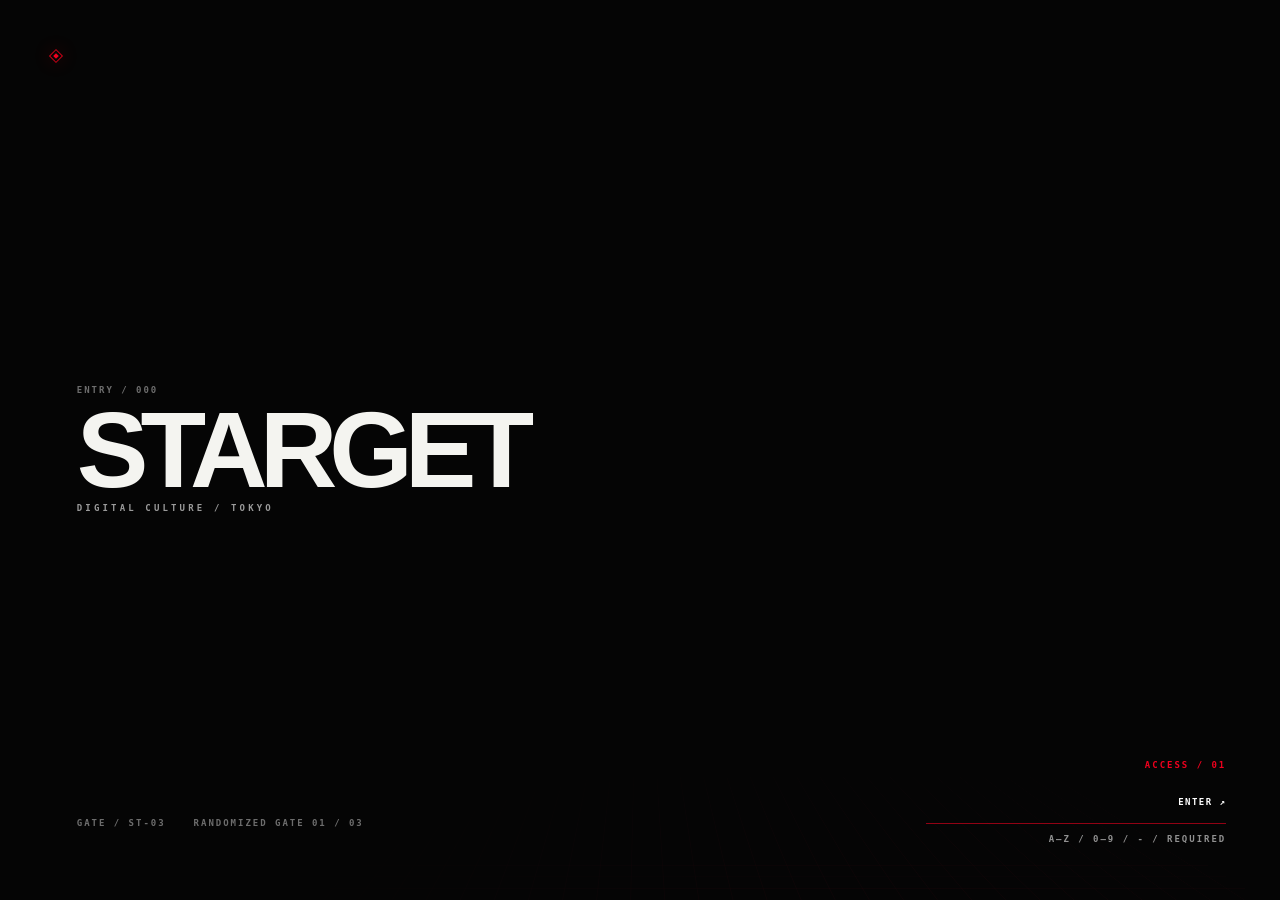
==== commit 3eef911e: "Add GA4 web analytics tracking" ====
--- a/index.html
+++ b/index.html
@@ -2,6 +2,7 @@
 <html lang="en">
 <head>
   <meta charset="utf-8" />
+  <script src="analytics.js"></script>
   <meta name="viewport" content="width=device-width, initial-scale=1" />
   <meta name="theme-color" content="#050505" />
   <meta name="description" content="STARGET access gate." />
